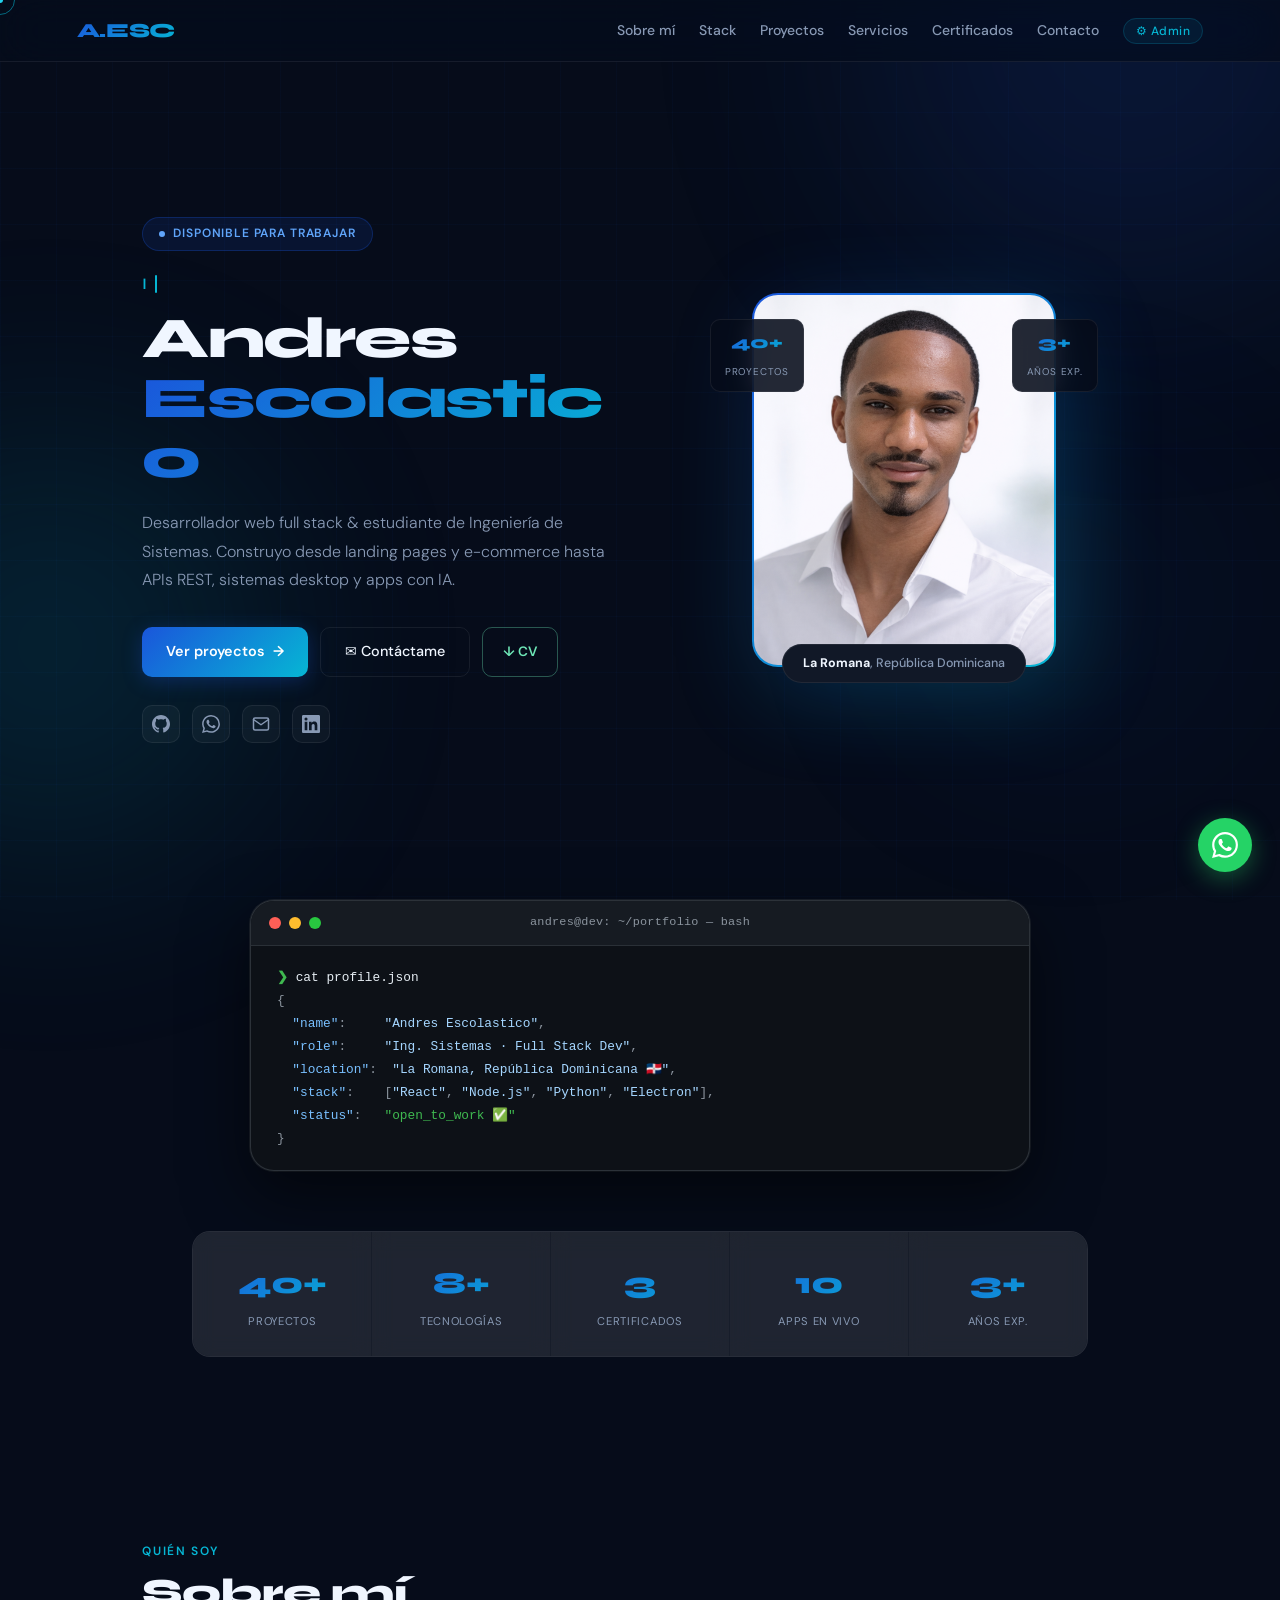
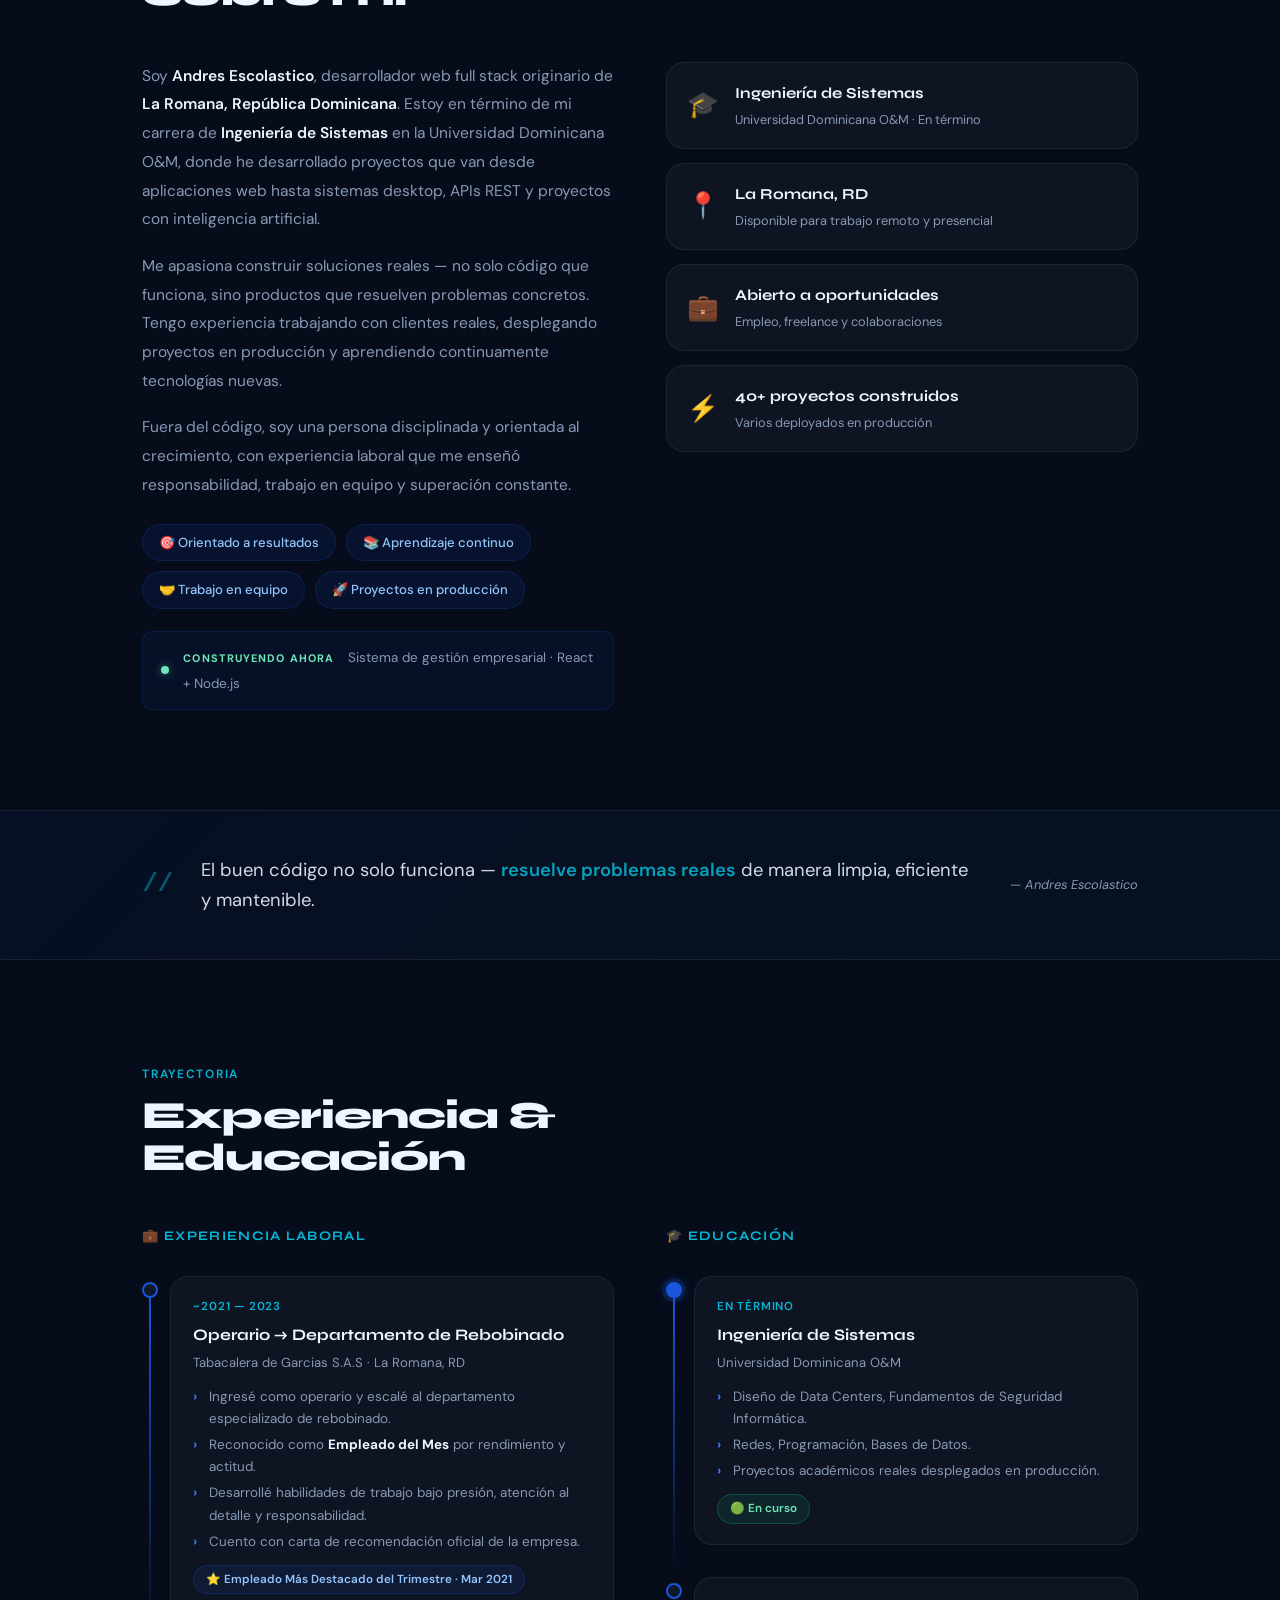
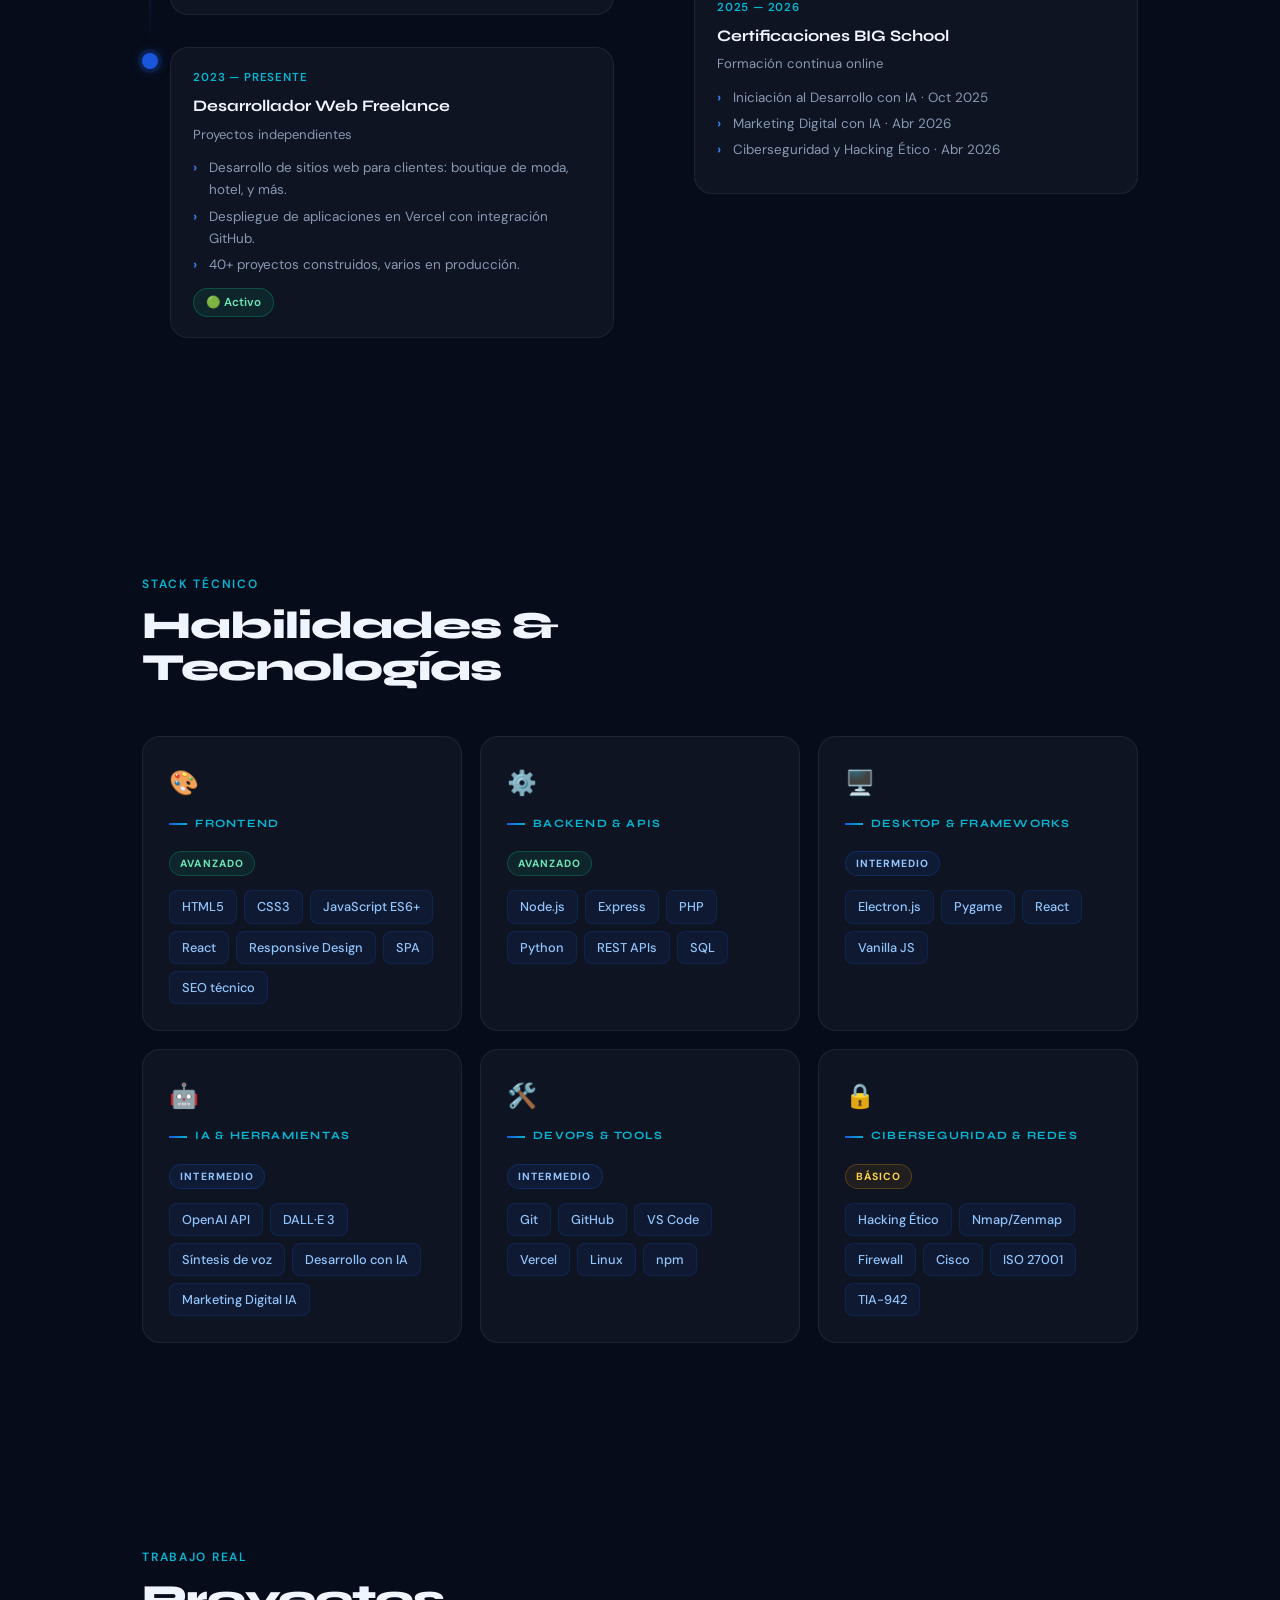
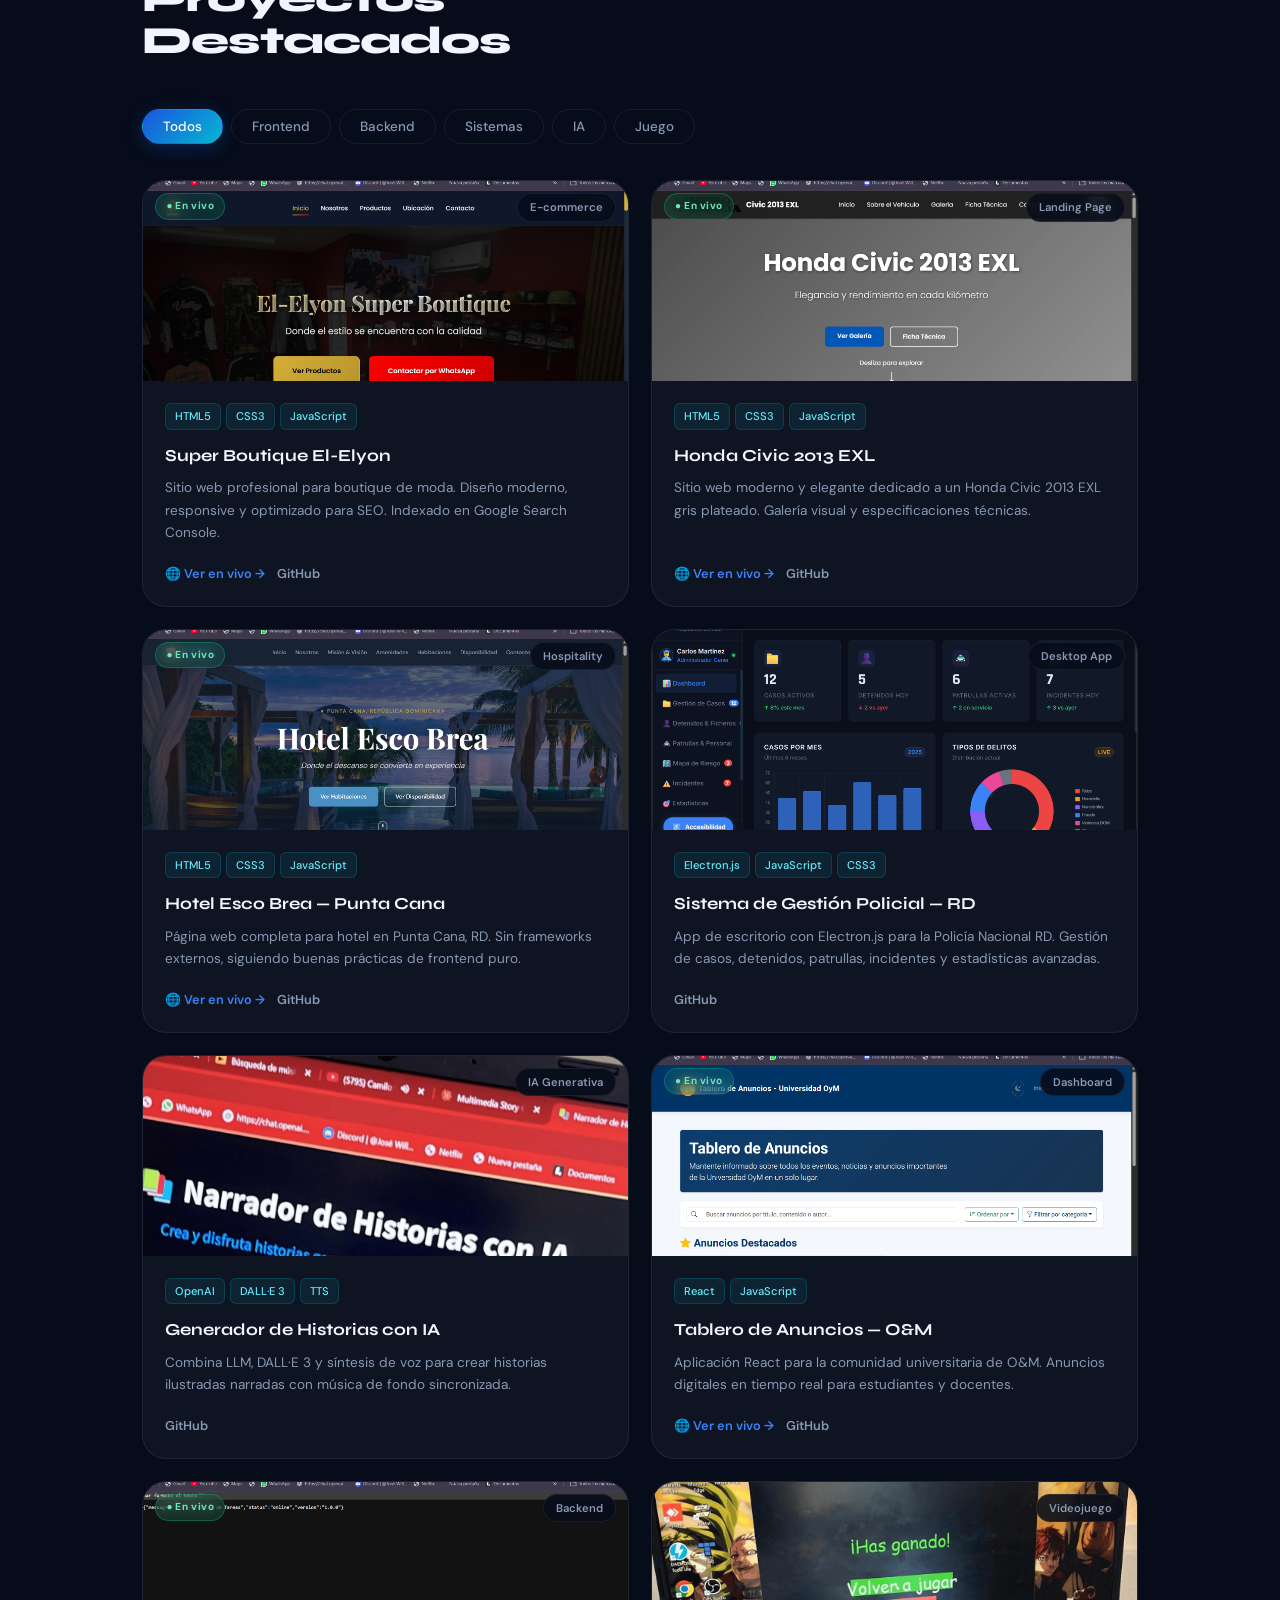
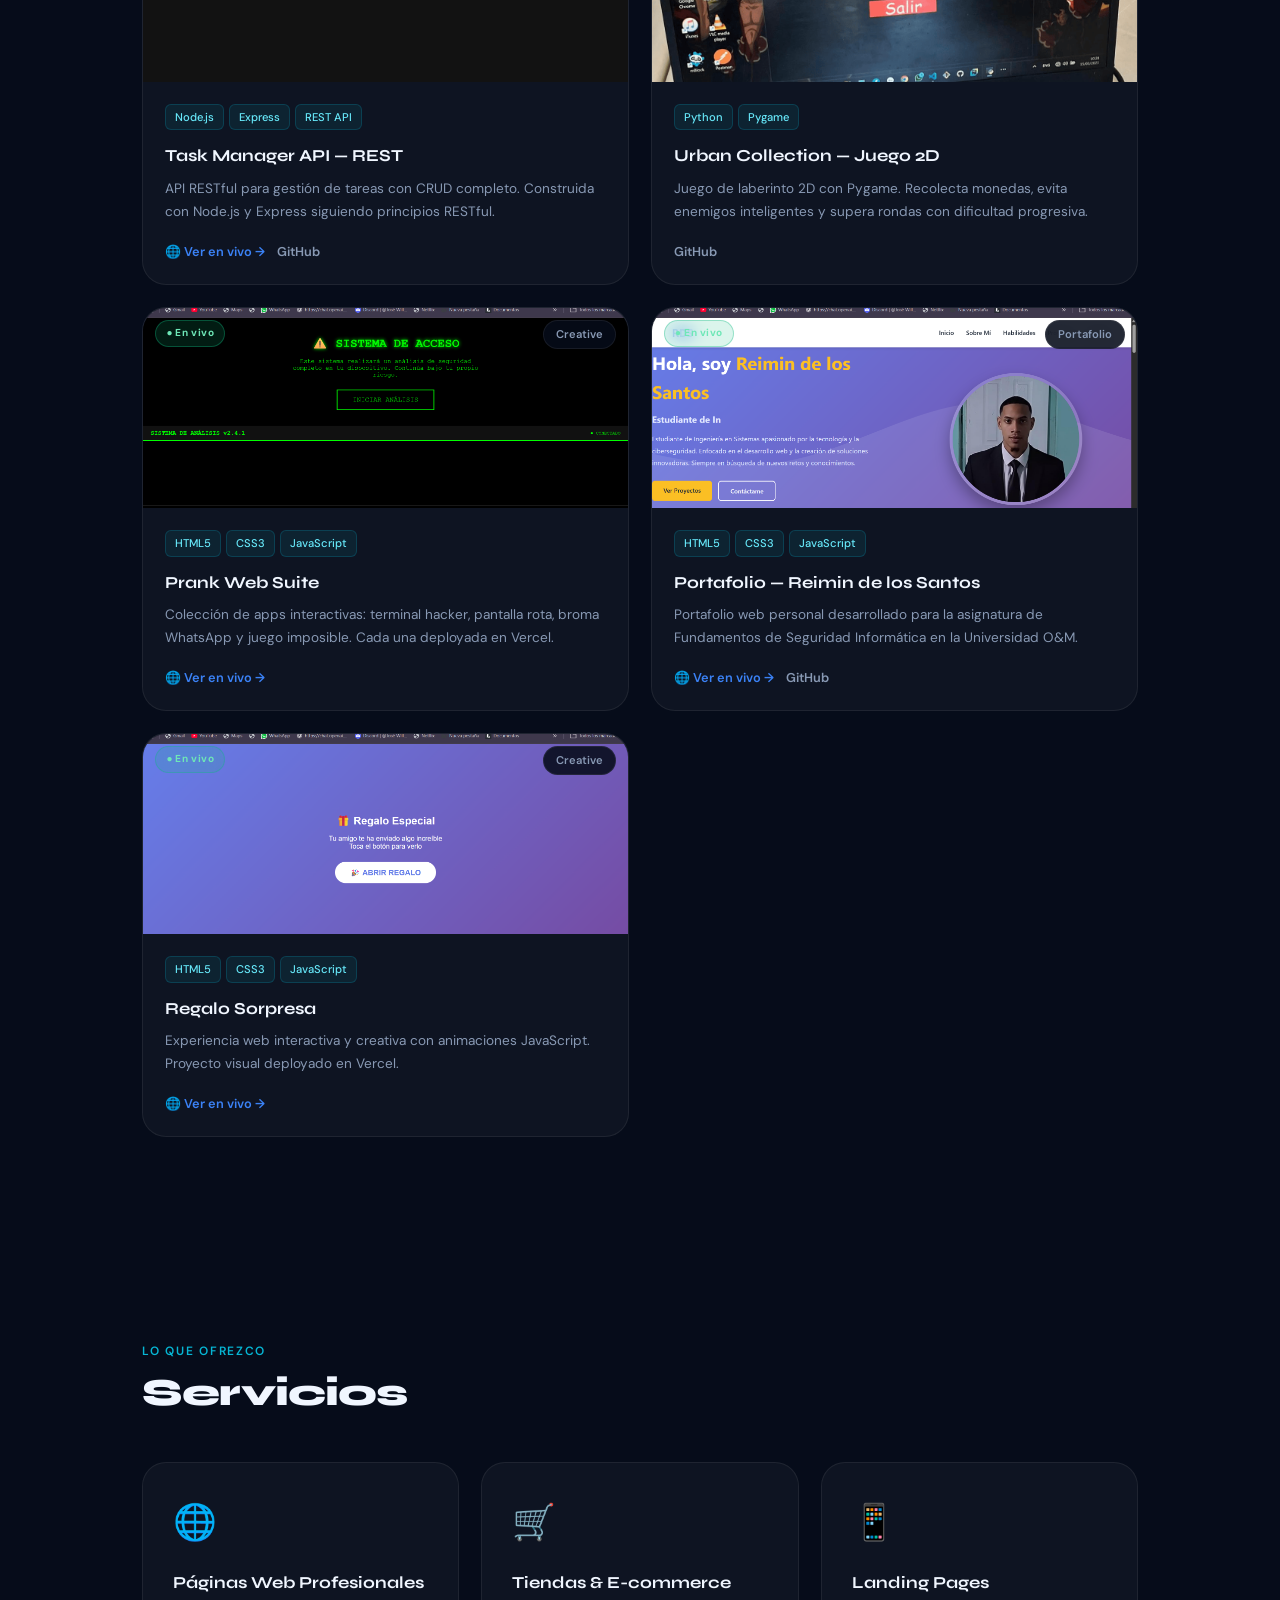
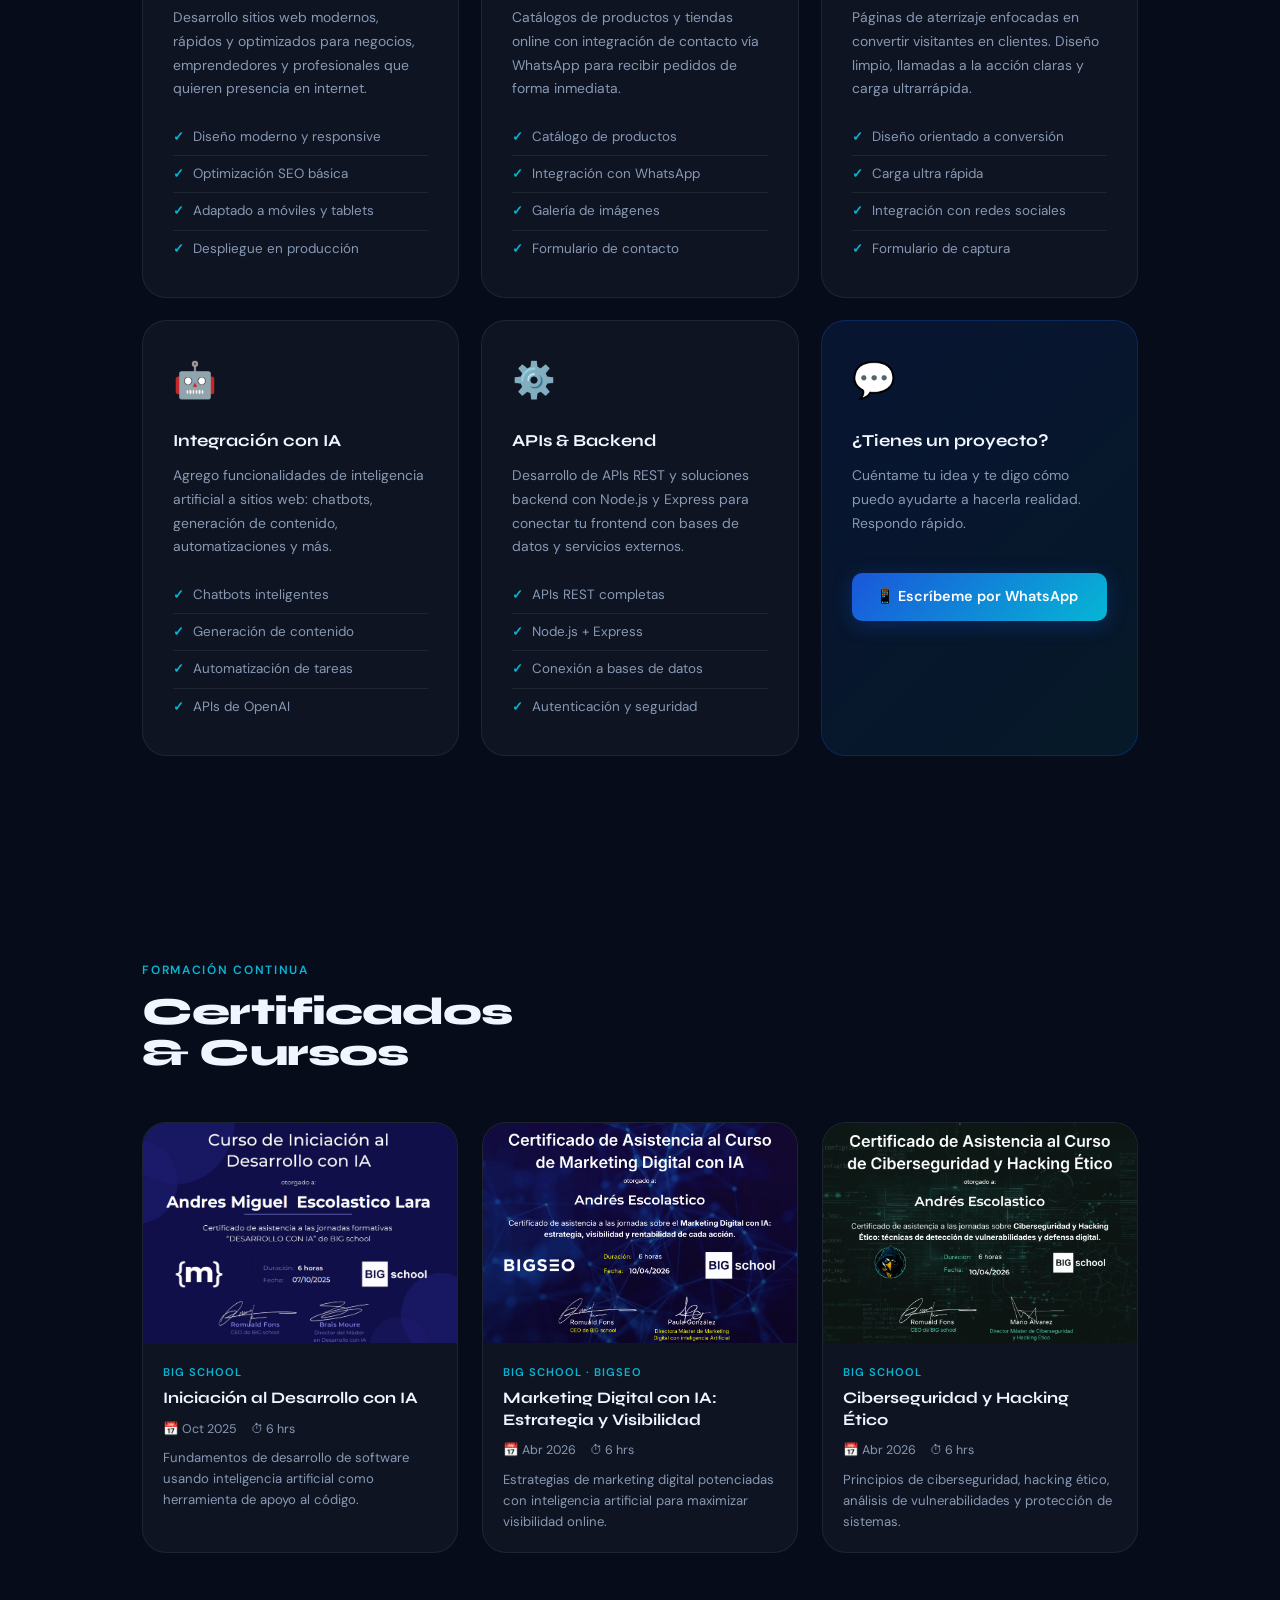
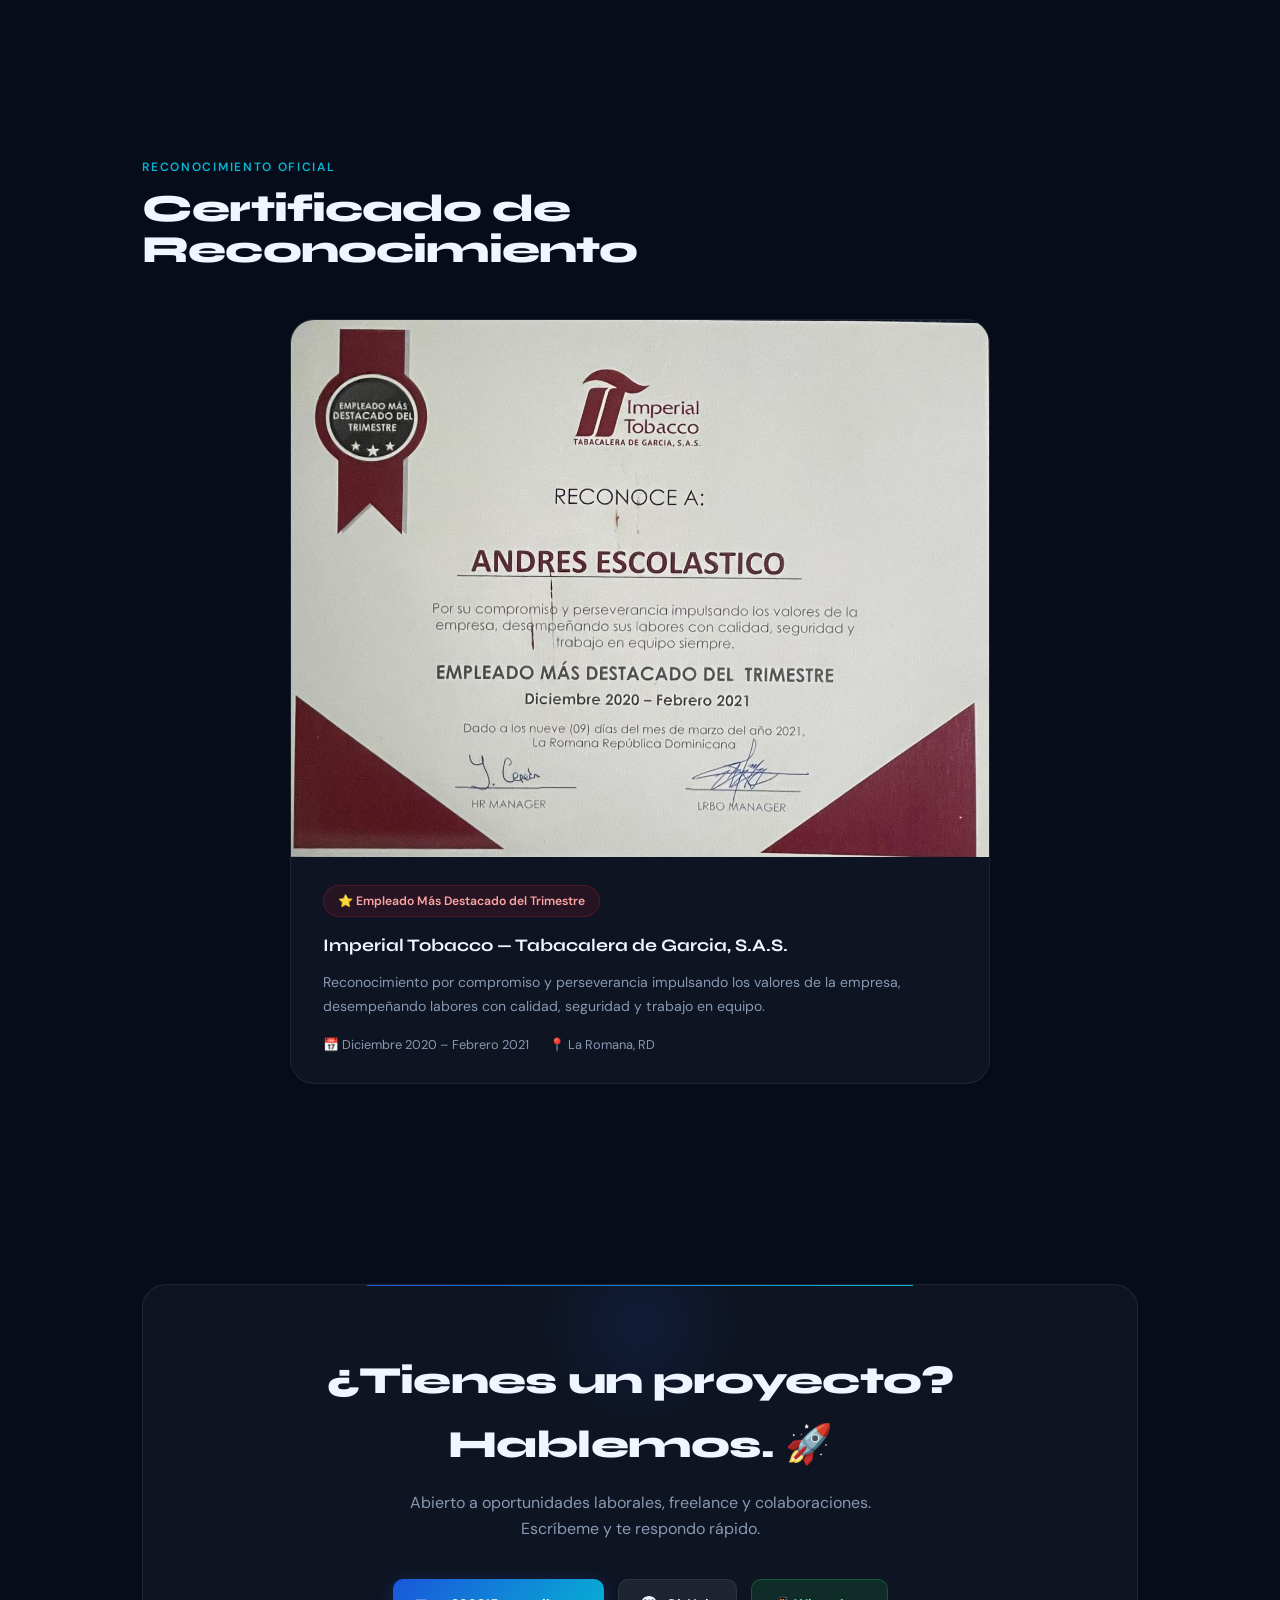
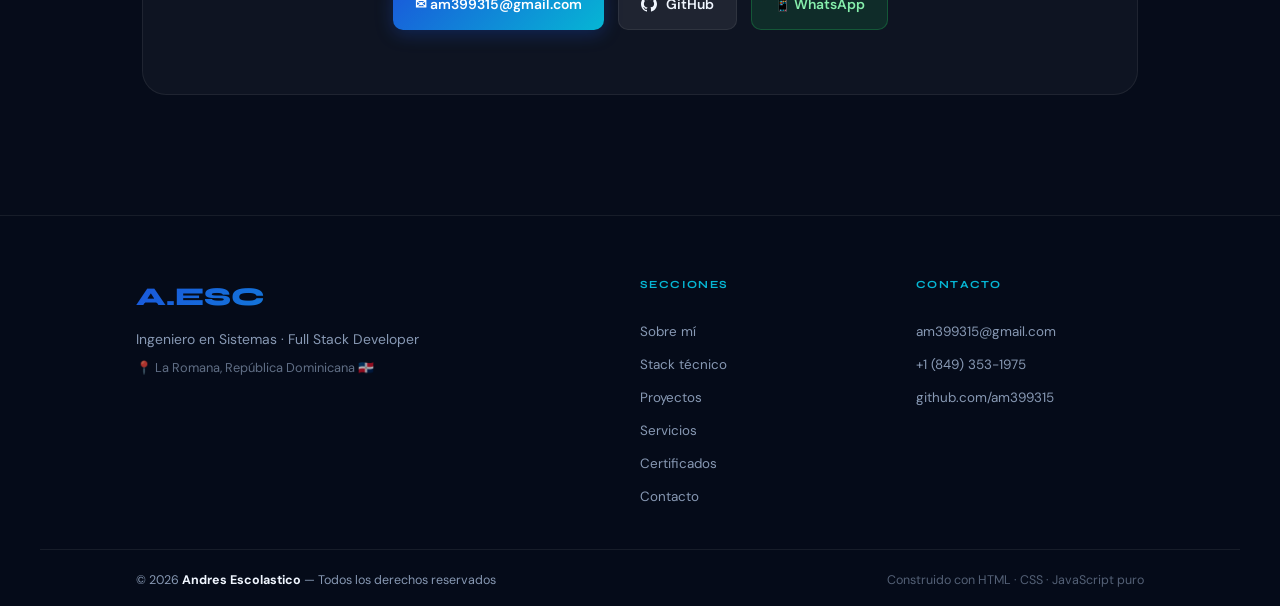
==== index.html @ 17288301 "Corrige apellido cortado, actualiza estadisticas y agrega subida de CV - CSS: hero h1 span ahora usa" ====
<!DOCTYPE html>
<html lang="es">
<head>
<meta charset="UTF-8">
<meta name="viewport" content="width=device-width, initial-scale=1.0">
<meta name="description" content="Andres Escolastico — Ingeniero en Sistemas & Full Stack Developer. React, Node.js, Python, APIs REST, Sistemas Desktop, Electron e IA. La Romana, República Dominicana. Disponible para trabajo remoto y presencial.">
<meta name="keywords" content="ingeniero en sistemas, desarrollador web, full stack, React, Node.js, Python, Electron, API REST, ciberseguridad, República Dominicana, La Romana, freelance, remoto">
<meta property="og:title" content="Andres Escolastico — Ing. en Sistemas & Full Stack Developer">
<meta property="og:description" content="Ingeniero en Sistemas (en término) que construye desde landing pages y e-commerce hasta APIs REST, sistemas desktop y apps con IA.">
<meta property="og:type" content="website">
<title>Andres Escolastico — Ing. en Sistemas & Full Stack Developer</title>
<link rel="preconnect" href="https://fonts.googleapis.com">
<link rel="preconnect" href="https://fonts.gstatic.com" crossorigin>
<link href="https://fonts.googleapis.com/css2?family=Syne:wght@400;600;700;800&family=DM+Sans:ital,opsz,wght@0,9..40,300;0,9..40,400;0,9..40,500;1,9..40,300&display=swap" rel="stylesheet">
<link rel="stylesheet" href="assets/css/style.css">
</head>
<body>

<!-- Scroll progress -->
<div class="scroll-progress" id="scroll-progress"></div>

<!-- Custom cursor -->
<div class="cursor-dot" id="cursor-dot"></div>
<div class="cursor-ring" id="cursor-ring"></div>

<!-- Background orbs -->
<div class="orb orb-1"></div>
<div class="orb orb-2"></div>
<div class="orb orb-3"></div>

<!-- ═══════════════ NAV ═══════════════ -->
<nav id="navbar">
  <a href="#" class="nav-logo">A.ESC</a>
  <button class="hamburger" id="hamburger" aria-label="Abrir menú">
    <span></span><span></span><span></span>
  </button>
  <ul class="nav-links" id="nav-links">
    <li><a href="#sobre-mi"      onclick="closeMenu()">Sobre mí</a></li>
    <li><a href="#habilidades"   onclick="closeMenu()">Stack</a></li>
    <li><a href="#proyectos"     onclick="closeMenu()">Proyectos</a></li>
    <li><a href="#servicios"     onclick="closeMenu()">Servicios</a></li>
    <li><a href="#certificados"  onclick="closeMenu()">Certificados</a></li>
    <li><a href="#contacto"      onclick="closeMenu()">Contacto</a></li>
    <li><a href="admin.html" class="nav-admin" onclick="closeMenu()">⚙ Admin</a></li>
  </ul>
</nav>

<!-- ═══════════════ HERO ═══════════════ -->
<section class="hero-section">
  <div class="hero">

    <div class="hero-text">
      <div class="hero-badge">
        <span class="badge-dot"></span>
        Disponible para trabajar
      </div>
      <div class="hero-role">
        <span id="hero-typed">Full Stack Developer</span><span class="typed-cursor"></span>
      </div>
      <h1>Andres<br><span>Escolastico</span></h1>
      <p class="hero-sub">Desarrollador web full stack & estudiante de Ingeniería de Sistemas. Construyo desde landing pages y e-commerce hasta APIs REST, sistemas desktop y apps con IA.</p>
      <div class="hero-ctas">
        <a href="#proyectos" class="btn-primary">Ver proyectos <span class="btn-arrow">→</span></a>
        <a href="mailto:am399315@gmail.com" class="btn-ghost">✉ Contáctame</a>
        <a href="assets/cv-andres-escolastico.pdf" download class="btn-cv">↓ CV</a>
      </div>
      <div class="hero-social">
        <a href="https://github.com/am399315" target="_blank" rel="noopener" class="social-link" aria-label="GitHub">
          <svg width="18" height="18" viewBox="0 0 24 24" fill="currentColor"><path d="M12 0C5.37 0 0 5.37 0 12c0 5.3 3.438 9.8 8.205 11.385.6.113.82-.258.82-.577 0-.285-.01-1.04-.015-2.04-3.338.724-4.042-1.61-4.042-1.61-.546-1.385-1.335-1.755-1.335-1.755-1.087-.744.084-.729.084-.729 1.205.084 1.838 1.236 1.838 1.236 1.07 1.835 2.809 1.305 3.495.998.108-.776.417-1.305.76-1.605-2.665-.3-5.466-1.332-5.466-5.93 0-1.31.465-2.38 1.235-3.22-.135-.303-.54-1.523.105-3.176 0 0 1.005-.322 3.3 1.23.96-.267 1.98-.399 3-.405 1.02.006 2.04.138 3 .405 2.28-1.552 3.285-1.23 3.285-1.23.645 1.653.24 2.873.12 3.176.765.84 1.23 1.91 1.23 3.22 0 4.61-2.805 5.625-5.475 5.92.42.36.81 1.096.81 2.22 0 1.606-.015 2.896-.015 3.286 0 .315.21.69.825.57C20.565 21.795 24 17.295 24 12c0-6.63-5.37-12-12-12"/></svg>
        </a>
        <a href="https://wa.me/18493531975" target="_blank" rel="noopener" class="social-link" aria-label="WhatsApp">
          <svg width="18" height="18" viewBox="0 0 24 24" fill="currentColor"><path d="M17.472 14.382c-.297-.149-1.758-.867-2.03-.967-.273-.099-.471-.148-.67.15-.197.297-.767.966-.94 1.164-.173.199-.347.223-.644.075-.297-.15-1.255-.463-2.39-1.475-.883-.788-1.48-1.761-1.653-2.059-.173-.297-.018-.458.13-.606.134-.133.298-.347.446-.52.149-.174.198-.298.298-.497.099-.198.05-.371-.025-.52-.075-.149-.669-1.612-.916-2.207-.242-.579-.487-.5-.669-.51-.173-.008-.371-.01-.57-.01-.198 0-.52.074-.792.372-.272.297-1.04 1.016-1.04 2.479 0 1.462 1.065 2.875 1.213 3.074.149.198 2.096 3.2 5.077 4.487.709.306 1.262.489 1.694.625.712.227 1.36.195 1.871.118.571-.085 1.758-.719 2.006-1.413.248-.694.248-1.289.173-1.413-.074-.124-.272-.198-.57-.347m-5.421 7.403h-.004a9.87 9.87 0 01-5.031-1.378l-.361-.214-3.741.982.998-3.648-.235-.374a9.86 9.86 0 01-1.51-5.26c.001-5.45 4.436-9.884 9.888-9.884 2.64 0 5.122 1.03 6.988 2.898a9.825 9.825 0 012.893 6.994c-.003 5.45-4.437 9.884-9.885 9.884m8.413-18.297A11.815 11.815 0 0012.05 0C5.495 0 .16 5.335.157 11.892c0 2.096.547 4.142 1.588 5.945L.057 24l6.305-1.654a11.882 11.882 0 005.683 1.448h.005c6.554 0 11.89-5.335 11.893-11.893a11.821 11.821 0 00-3.48-8.413z"/></svg>
        </a>
        <a href="mailto:am399315@gmail.com" class="social-link" aria-label="Email">
          <svg width="18" height="18" viewBox="0 0 24 24" fill="none" stroke="currentColor" stroke-width="2" stroke-linecap="round" stroke-linejoin="round"><path d="M4 4h16c1.1 0 2 .9 2 2v12c0 1.1-.9 2-2 2H4c-1.1 0-2-.9-2-2V6c0-1.1.9-2 2-2z"/><polyline points="22,6 12,13 2,6"/></svg>
        </a>
        <a href="https://linkedin.com/in/" target="_blank" rel="noopener" class="social-link social-linkedin" aria-label="LinkedIn">
          <svg width="18" height="18" viewBox="0 0 24 24" fill="currentColor"><path d="M20.447 20.452h-3.554v-5.569c0-1.328-.027-3.037-1.852-3.037-1.853 0-2.136 1.445-2.136 2.939v5.667H9.351V9h3.414v1.561h.046c.477-.9 1.637-1.85 3.37-1.85 3.601 0 4.267 2.37 4.267 5.455v6.286zM5.337 7.433a2.062 2.062 0 01-2.063-2.065 2.064 2.064 0 112.063 2.065zm1.782 13.019H3.555V9h3.564v11.452zM22.225 0H1.771C.792 0 0 .774 0 1.729v20.542C0 23.227.792 24 1.771 24h20.451C23.2 24 24 23.227 24 22.271V1.729C24 .774 23.2 0 22.222 0h.003z"/></svg>
        </a>
      </div>
    </div>

    <div class="hero-photo">
      <div class="photo-frame">
        <img id="profile-photo" src="assets/img/profile/yo.png" alt="Andres Escolastico — Desarrollador Web">
        <div class="photo-tag"><strong>La Romana</strong>, República Dominicana</div>
        <div class="photo-chip photo-chip-1">
          <span class="photo-chip-num">40+</span>
          <span class="photo-chip-label">Proyectos</span>
        </div>
        <div class="photo-chip photo-chip-2">
          <span class="photo-chip-num">3+</span>
          <span class="photo-chip-label">Años exp.</span>
        </div>
      </div>
    </div>

  </div>
</section>

<!-- ═══════════════ TERMINAL SHOWCASE ═══════════════ -->
<div class="terminal-showcase">
  <div class="terminal-window reveal">
    <div class="t-titlebar">
      <div class="t-dots">
        <span class="t-dot td-red"></span>
        <span class="t-dot td-yellow"></span>
        <span class="t-dot td-green"></span>
      </div>
      <span class="t-title">andres@dev: ~/portfolio — bash</span>
      <div style="width:52px"></div>
    </div>
    <div class="t-body" id="t-body"></div>
  </div>
</div>

<!-- ═══════════════ STATS ═══════════════ -->
<div class="stats-wrapper">
  <div class="stats-bar reveal">
    <div class="stat"><span class="stat-num" data-count="40" data-suffix="+">0</span><div class="stat-label">Proyectos</div></div>
    <div class="stat"><span class="stat-num" data-count="8"  data-suffix="+">0</span><div class="stat-label">Tecnologías</div></div>
    <div class="stat"><span class="stat-num" data-count="3"              >0</span><div class="stat-label">Certificados</div></div>
    <div class="stat"><span class="stat-num" data-count="10"             >0</span><div class="stat-label">Apps en vivo</div></div>
    <div class="stat"><span class="stat-num" data-count="3"  data-suffix="+">0</span><div class="stat-label">Años exp.</div></div>
  </div>
</div>

<!-- ═══════════════ SOBRE MÍ ═══════════════ -->
<section id="sobre-mi">
  <div class="content">
    <div class="section-header reveal">
      <span class="section-label">Quién soy</span>
      <h2 class="section-title">Sobre mí</h2>
    </div>
    <div class="about-grid reveal">
      <div class="about-text">
        <p>Soy <strong>Andres Escolastico</strong>, desarrollador web full stack originario de <strong>La Romana, República Dominicana</strong>. Estoy en término de mi carrera de <strong>Ingeniería de Sistemas</strong> en la Universidad Dominicana O&M, donde he desarrollado proyectos que van desde aplicaciones web hasta sistemas desktop, APIs REST y proyectos con inteligencia artificial.</p>
        <p>Me apasiona construir soluciones reales — no solo código que funciona, sino productos que resuelven problemas concretos. Tengo experiencia trabajando con clientes reales, desplegando proyectos en producción y aprendiendo continuamente tecnologías nuevas.</p>
        <p>Fuera del código, soy una persona disciplinada y orientada al crecimiento, con experiencia laboral que me enseñó responsabilidad, trabajo en equipo y superación constante.</p>
        <div class="about-tags">
          <span class="about-tag">🎯 Orientado a resultados</span>
          <span class="about-tag">📚 Aprendizaje continuo</span>
          <span class="about-tag">🤝 Trabajo en equipo</span>
          <span class="about-tag">🚀 Proyectos en producción</span>
        </div>
        <div class="current-build">
          <div class="current-build-dot"></div>
          <div>
            <span class="current-build-label">Construyendo ahora</span>
            <span class="current-build-text">Sistema de gestión empresarial · React + Node.js</span>
          </div>
        </div>
      </div>
      <div class="about-cards">
        <div class="about-card">
          <div class="about-card-icon">🎓</div>
          <div>
            <div class="about-card-title">Ingeniería de Sistemas</div>
            <div class="about-card-sub">Universidad Dominicana O&M · En término</div>
          </div>
        </div>
        <div class="about-card">
          <div class="about-card-icon">📍</div>
          <div>
            <div class="about-card-title">La Romana, RD</div>
            <div class="about-card-sub">Disponible para trabajo remoto y presencial</div>
          </div>
        </div>
        <div class="about-card">
          <div class="about-card-icon">💼</div>
          <div>
            <div class="about-card-title">Abierto a oportunidades</div>
            <div class="about-card-sub">Empleo, freelance y colaboraciones</div>
          </div>
        </div>
        <div class="about-card">
          <div class="about-card-icon">⚡</div>
          <div>
            <div class="about-card-title">40+ proyectos construidos</div>
            <div class="about-card-sub">Varios deployados en producción</div>
          </div>
        </div>
      </div>
    </div>
  </div>
</section>

<!-- ═══════════════ PHILOSOPHY ═══════════════ -->
<div class="philosophy-bar">
  <div class="philosophy-inner reveal">
    <span class="philosophy-icon">//</span>
    <blockquote class="philosophy-quote">
      El buen código no solo funciona — <em>resuelve problemas reales</em> de manera limpia, eficiente y mantenible.
    </blockquote>
    <span class="philosophy-author">— Andres Escolastico</span>
  </div>
</div>

<!-- ═══════════════ EXPERIENCIA & EDUCACIÓN ═══════════════ -->
<section id="experiencia">
  <div class="content">
    <div class="section-header reveal">
      <span class="section-label">Trayectoria</span>
      <h2 class="section-title">Experiencia &<br>Educación</h2>
    </div>
    <div class="timeline-grid reveal">

      <div class="timeline-col">
        <div class="timeline-col-title">💼 Experiencia Laboral</div>

        <div class="timeline-item">
          <div class="timeline-dot"></div>
          <div class="timeline-content">
            <div class="timeline-period">~2021 — 2023</div>
            <div class="timeline-role">Operario → Departamento de Rebobinado</div>
            <div class="timeline-place">Tabacalera de Garcias S.A.S · La Romana, RD</div>
            <ul class="timeline-bullets">
              <li>Ingresé como operario y escalé al departamento especializado de rebobinado.</li>
              <li>Reconocido como <strong>Empleado del Mes</strong> por rendimiento y actitud.</li>
              <li>Desarrollé habilidades de trabajo bajo presión, atención al detalle y responsabilidad.</li>
              <li>Cuento con carta de recomendación oficial de la empresa.</li>
            </ul>
            <div class="timeline-badge">⭐ Empleado Más Destacado del Trimestre · Mar 2021</div>
          </div>
        </div>

        <div class="timeline-item">
          <div class="timeline-dot timeline-dot-current"></div>
          <div class="timeline-content">
            <div class="timeline-period">2023 — Presente</div>
            <div class="timeline-role">Desarrollador Web Freelance</div>
            <div class="timeline-place">Proyectos independientes</div>
            <ul class="timeline-bullets">
              <li>Desarrollo de sitios web para clientes: boutique de moda, hotel, y más.</li>
              <li>Despliegue de aplicaciones en Vercel con integración GitHub.</li>
              <li>40+ proyectos construidos, varios en producción.</li>
            </ul>
            <div class="timeline-badge current">🟢 Activo</div>
          </div>
        </div>
      </div>

      <div class="timeline-col">
        <div class="timeline-col-title">🎓 Educación</div>

        <div class="timeline-item">
          <div class="timeline-dot timeline-dot-current"></div>
          <div class="timeline-content">
            <div class="timeline-period">En término</div>
            <div class="timeline-role">Ingeniería de Sistemas</div>
            <div class="timeline-place">Universidad Dominicana O&M</div>
            <ul class="timeline-bullets">
              <li>Diseño de Data Centers, Fundamentos de Seguridad Informática.</li>
              <li>Redes, Programación, Bases de Datos.</li>
              <li>Proyectos académicos reales desplegados en producción.</li>
            </ul>
            <div class="timeline-badge current">🟢 En curso</div>
          </div>
        </div>

        <div class="timeline-item">
          <div class="timeline-dot"></div>
          <div class="timeline-content">
            <div class="timeline-period">2025 — 2026</div>
            <div class="timeline-role">Certificaciones BIG School</div>
            <div class="timeline-place">Formación continua online</div>
            <ul class="timeline-bullets">
              <li>Iniciación al Desarrollo con IA · Oct 2025</li>
              <li>Marketing Digital con IA · Abr 2026</li>
              <li>Ciberseguridad y Hacking Ético · Abr 2026</li>
            </ul>
          </div>
        </div>
      </div>

    </div>
  </div>
</section>

<!-- ═══════════════ HABILIDADES ═══════════════ -->
<section id="habilidades">
  <div class="content">
    <div class="section-header reveal">
      <span class="section-label">Stack técnico</span>
      <h2 class="section-title">Habilidades &<br>Tecnologías</h2>
    </div>
    <div class="skills-grid reveal">

      <div class="skill-category">
        <div class="skill-cat-icon">🎨</div>
        <div class="skill-cat-title">Frontend</div>
        <span class="skill-level sl-avanzado">Avanzado</span>
        <div class="skill-tags">
          <span class="skill-tag">HTML5</span><span class="skill-tag">CSS3</span>
          <span class="skill-tag">JavaScript ES6+</span><span class="skill-tag">React</span>
          <span class="skill-tag">Responsive Design</span><span class="skill-tag">SPA</span>
          <span class="skill-tag">SEO técnico</span>
        </div>
      </div>

      <div class="skill-category">
        <div class="skill-cat-icon">⚙️</div>
        <div class="skill-cat-title">Backend & APIs</div>
        <span class="skill-level sl-avanzado">Avanzado</span>
        <div class="skill-tags">
          <span class="skill-tag">Node.js</span><span class="skill-tag">Express</span>
          <span class="skill-tag">PHP</span><span class="skill-tag">Python</span>
          <span class="skill-tag">REST APIs</span><span class="skill-tag">SQL</span>
        </div>
      </div>

      <div class="skill-category">
        <div class="skill-cat-icon">🖥️</div>
        <div class="skill-cat-title">Desktop & Frameworks</div>
        <span class="skill-level sl-intermedio">Intermedio</span>
        <div class="skill-tags">
          <span class="skill-tag">Electron.js</span><span class="skill-tag">Pygame</span>
          <span class="skill-tag">React</span><span class="skill-tag">Vanilla JS</span>
        </div>
      </div>

      <div class="skill-category">
        <div class="skill-cat-icon">🤖</div>
        <div class="skill-cat-title">IA & Herramientas</div>
        <span class="skill-level sl-intermedio">Intermedio</span>
        <div class="skill-tags">
          <span class="skill-tag">OpenAI API</span><span class="skill-tag">DALL·E 3</span>
          <span class="skill-tag">Síntesis de voz</span><span class="skill-tag">Desarrollo con IA</span>
          <span class="skill-tag">Marketing Digital IA</span>
        </div>
      </div>

      <div class="skill-category">
        <div class="skill-cat-icon">🛠️</div>
        <div class="skill-cat-title">DevOps & Tools</div>
        <span class="skill-level sl-intermedio">Intermedio</span>
        <div class="skill-tags">
          <span class="skill-tag">Git</span><span class="skill-tag">GitHub</span>
          <span class="skill-tag">VS Code</span><span class="skill-tag">Vercel</span>
          <span class="skill-tag">Linux</span><span class="skill-tag">npm</span>
        </div>
      </div>

      <div class="skill-category">
        <div class="skill-cat-icon">🔒</div>
        <div class="skill-cat-title">Ciberseguridad & Redes</div>
        <span class="skill-level sl-basico">Básico</span>
        <div class="skill-tags">
          <span class="skill-tag">Hacking Ético</span><span class="skill-tag">Nmap/Zenmap</span>
          <span class="skill-tag">Firewall</span><span class="skill-tag">Cisco</span>
          <span class="skill-tag">ISO 27001</span><span class="skill-tag">TIA-942</span>
        </div>
      </div>

    </div>
  </div>
</section>

<!-- ═══════════════ PROYECTOS ═══════════════ -->
<section id="proyectos">
  <div class="content">
    <div class="section-header reveal">
      <span class="section-label">Trabajo real</span>
      <h2 class="section-title">Proyectos<br>Destacados</h2>
    </div>
    <div class="filter-tabs reveal">
      <button class="filter-btn active" data-filter="all">Todos</button>
      <button class="filter-btn" data-filter="frontend">Frontend</button>
      <button class="filter-btn" data-filter="backend">Backend</button>
      <button class="filter-btn" data-filter="system">Sistemas</button>
      <button class="filter-btn" data-filter="ai">IA</button>
      <button class="filter-btn" data-filter="game">Juego</button>
    </div>
    <div class="projects-grid reveal" id="projects-grid">
      <!-- Rendered dynamically by main.js from localStorage -->
    </div>
  </div>
</section>

<!-- ═══════════════ SERVICIOS ═══════════════ -->
<section id="servicios">
  <div class="content">
    <div class="section-header reveal">
      <span class="section-label">Lo que ofrezco</span>
      <h2 class="section-title">Servicios</h2>
    </div>
    <div class="services-grid reveal">

      <div class="service-card">
        <div class="service-icon">🌐</div>
        <div class="service-title">Páginas Web Profesionales</div>
        <div class="service-desc">Desarrollo sitios web modernos, rápidos y optimizados para negocios, emprendedores y profesionales que quieren presencia en internet.</div>
        <ul class="service-list">
          <li>Diseño moderno y responsive</li>
          <li>Optimización SEO básica</li>
          <li>Adaptado a móviles y tablets</li>
          <li>Despliegue en producción</li>
        </ul>
      </div>

      <div class="service-card">
        <div class="service-icon">🛒</div>
        <div class="service-title">Tiendas & E-commerce</div>
        <div class="service-desc">Catálogos de productos y tiendas online con integración de contacto vía WhatsApp para recibir pedidos de forma inmediata.</div>
        <ul class="service-list">
          <li>Catálogo de productos</li>
          <li>Integración con WhatsApp</li>
          <li>Galería de imágenes</li>
          <li>Formulario de contacto</li>
        </ul>
      </div>

      <div class="service-card">
        <div class="service-icon">📱</div>
        <div class="service-title">Landing Pages</div>
        <div class="service-desc">Páginas de aterrizaje enfocadas en convertir visitantes en clientes. Diseño limpio, llamadas a la acción claras y carga ultrarrápida.</div>
        <ul class="service-list">
          <li>Diseño orientado a conversión</li>
          <li>Carga ultra rápida</li>
          <li>Integración con redes sociales</li>
          <li>Formulario de captura</li>
        </ul>
      </div>

      <div class="service-card">
        <div class="service-icon">🤖</div>
        <div class="service-title">Integración con IA</div>
        <div class="service-desc">Agrego funcionalidades de inteligencia artificial a sitios web: chatbots, generación de contenido, automatizaciones y más.</div>
        <ul class="service-list">
          <li>Chatbots inteligentes</li>
          <li>Generación de contenido</li>
          <li>Automatización de tareas</li>
          <li>APIs de OpenAI</li>
        </ul>
      </div>

      <div class="service-card">
        <div class="service-icon">⚙️</div>
        <div class="service-title">APIs & Backend</div>
        <div class="service-desc">Desarrollo de APIs REST y soluciones backend con Node.js y Express para conectar tu frontend con bases de datos y servicios externos.</div>
        <ul class="service-list">
          <li>APIs REST completas</li>
          <li>Node.js + Express</li>
          <li>Conexión a bases de datos</li>
          <li>Autenticación y seguridad</li>
        </ul>
      </div>

      <div class="service-card service-card-cta">
        <div class="service-icon">💬</div>
        <div class="service-title">¿Tienes un proyecto?</div>
        <div class="service-desc">Cuéntame tu idea y te digo cómo puedo ayudarte a hacerla realidad. Respondo rápido.</div>
        <a href="https://wa.me/18493531975" target="_blank" rel="noopener" class="btn-primary" style="margin-top:20px;display:inline-flex;">
          📱 Escríbeme por WhatsApp
        </a>
      </div>

    </div>
  </div>
</section>

<!-- ═══════════════ CERTIFICADOS ═══════════════ -->
<section id="certificados">
  <div class="content">
    <div class="section-header reveal">
      <span class="section-label">Formación continua</span>
      <h2 class="section-title">Certificados<br>& Cursos</h2>
    </div>
    <!-- Rendered dynamically by main.js from localStorage -->
    <div class="certs-img-grid" id="certs-container">
      <!-- Loading state -->
      <div style="text-align:center;padding:40px;color:var(--muted);">Cargando certificados...</div>
    </div>
  </div>
</section>

<!-- ═══════════════ CARTA DE RECONOCIMIENTO ═══════════════ -->
<section id="reconocimiento">
  <div class="content">
    <div class="section-header reveal">
      <span class="section-label">Reconocimiento oficial</span>
      <h2 class="section-title">Certificado de<br>Reconocimiento</h2>
    </div>
    <div class="carta-wrapper reveal">
      <div class="carta-card" onclick="openLightbox('assets/img/carta-tabacalera.jpeg','Carta Empleado Más Destacado — Tabacalera de Garcia')">
        <div class="carta-img-wrap">
          <img src="assets/img/carta-tabacalera.jpeg" alt="Carta Empleado Más Destacado — Tabacalera de Garcia">
          <div class="carta-overlay">
            <div class="carta-overlay-icon">🔍</div>
            <div class="carta-overlay-text">Clic para ampliar</div>
          </div>
        </div>
        <div class="carta-body">
          <div class="carta-badge">⭐ Empleado Más Destacado del Trimestre</div>
          <div class="carta-title">Imperial Tobacco — Tabacalera de Garcia, S.A.S.</div>
          <div class="carta-desc">Reconocimiento por compromiso y perseverancia impulsando los valores de la empresa, desempeñando labores con calidad, seguridad y trabajo en equipo.</div>
          <div class="carta-meta">
            <span>📅 Diciembre 2020 – Febrero 2021</span>
            <span>📍 La Romana, RD</span>
          </div>
        </div>
      </div>
    </div>
  </div>
</section>

<!-- ═══════════════ LIGHTBOX ═══════════════ -->
<div class="lightbox" id="lightbox" onclick="closeLightbox()">
  <div class="lightbox-close" onclick="closeLightbox()" aria-label="Cerrar">✕</div>
  <img src="" alt="" id="lightbox-img" class="lightbox-img" onclick="event.stopPropagation()">
  <div class="lightbox-caption" id="lightbox-caption"></div>
</div>

<!-- ═══════════════ CONTACTO ═══════════════ -->
<section id="contacto">
  <div class="content">
    <div class="contact-box reveal">
      <h2>¿Tienes un proyecto?<br>Hablemos. 🚀</h2>
      <p>Abierto a oportunidades laborales, freelance y colaboraciones. Escríbeme y te respondo rápido.</p>
      <div class="contact-links">
        <a href="mailto:am399315@gmail.com" class="contact-link cl-email">✉ am399315@gmail.com</a>
        <a href="https://github.com/am399315" target="_blank" rel="noopener" class="contact-link cl-github">
          <svg width="16" height="16" viewBox="0 0 24 24" fill="currentColor"><path d="M12 0C5.37 0 0 5.37 0 12c0 5.3 3.438 9.8 8.205 11.385.6.113.82-.258.82-.577 0-.285-.01-1.04-.015-2.04-3.338.724-4.042-1.61-4.042-1.61-.546-1.385-1.335-1.755-1.335-1.755-1.087-.744.084-.729.084-.729 1.205.084 1.838 1.236 1.838 1.236 1.07 1.835 2.809 1.305 3.495.998.108-.776.417-1.305.76-1.605-2.665-.3-5.466-1.332-5.466-5.93 0-1.31.465-2.38 1.235-3.22-.135-.303-.54-1.523.105-3.176 0 0 1.005-.322 3.3 1.23.96-.267 1.98-.399 3-.405 1.02.006 2.04.138 3 .405 2.28-1.552 3.285-1.23 3.285-1.23.645 1.653.24 2.873.12 3.176.765.84 1.23 1.91 1.23 3.22 0 4.61-2.805 5.625-5.475 5.92.42.36.81 1.096.81 2.22 0 1.606-.015 2.896-.015 3.286 0 .315.21.69.825.57C20.565 21.795 24 17.295 24 12c0-6.63-5.37-12-12-12"/></svg>
          GitHub
        </a>
        <a href="https://wa.me/18493531975" target="_blank" rel="noopener" class="contact-link cl-wa">📱 WhatsApp</a>
      </div>
    </div>
  </div>
</section>

<footer>
  <div class="footer-inner">
    <div class="footer-top">
      <div class="footer-brand">
        <div class="footer-logo">A.ESC</div>
        <p class="footer-tagline">Ingeniero en Sistemas · Full Stack Developer</p>
        <p class="footer-loc">📍 La Romana, República Dominicana 🇩🇴</p>
      </div>
      <div class="footer-links-col">
        <div class="footer-col-label">Secciones</div>
        <a href="#sobre-mi">Sobre mí</a>
        <a href="#habilidades">Stack técnico</a>
        <a href="#proyectos">Proyectos</a>
        <a href="#servicios">Servicios</a>
        <a href="#certificados">Certificados</a>
        <a href="#contacto">Contacto</a>
      </div>
      <div class="footer-links-col">
        <div class="footer-col-label">Contacto</div>
        <a href="mailto:am399315@gmail.com">am399315@gmail.com</a>
        <a href="https://wa.me/18493531975" target="_blank" rel="noopener">+1 (849) 353-1975</a>
        <a href="https://github.com/am399315" target="_blank" rel="noopener">github.com/am399315</a>
      </div>
    </div>
    <div class="footer-bottom">
      <span>© 2026 <strong>Andres Escolastico</strong> — Todos los derechos reservados</span>
      <span class="footer-made">Construido con HTML · CSS · JavaScript puro</span>
    </div>
  </div>
</footer>

<!-- WhatsApp flotante -->
<a href="https://wa.me/18493531975" target="_blank" rel="noopener" class="wa-float" aria-label="Contactar por WhatsApp">
  <svg viewBox="0 0 24 24" fill="currentColor" width="26" height="26">
    <path d="M17.472 14.382c-.297-.149-1.758-.867-2.03-.967-.273-.099-.471-.148-.67.15-.197.297-.767.966-.94 1.164-.173.199-.347.223-.644.075-.297-.15-1.255-.463-2.39-1.475-.883-.788-1.48-1.761-1.653-2.059-.173-.297-.018-.458.13-.606.134-.133.298-.347.446-.52.149-.174.198-.298.298-.497.099-.198.05-.371-.025-.52-.075-.149-.669-1.612-.916-2.207-.242-.579-.487-.5-.669-.51-.173-.008-.371-.01-.57-.01-.198 0-.52.074-.792.372-.272.297-1.04 1.016-1.04 2.479 0 1.462 1.065 2.875 1.213 3.074.149.198 2.096 3.2 5.077 4.487.709.306 1.262.489 1.694.625.712.227 1.36.195 1.871.118.571-.085 1.758-.719 2.006-1.413.248-.694.248-1.289.173-1.413-.074-.124-.272-.198-.57-.347m-5.421 7.403h-.004a9.87 9.87 0 01-5.031-1.378l-.361-.214-3.741.982.998-3.648-.235-.374a9.86 9.86 0 01-1.51-5.26c.001-5.45 4.436-9.884 9.888-9.884 2.64 0 5.122 1.03 6.988 2.898a9.825 9.825 0 012.893 6.994c-.003 5.45-4.437 9.884-9.885 9.884m8.413-18.297A11.815 11.815 0 0012.05 0C5.495 0 .16 5.335.157 11.892c0 2.096.547 4.142 1.588 5.945L.057 24l6.305-1.654a11.882 11.882 0 005.683 1.448h.005c6.554 0 11.89-5.335 11.893-11.893a11.821 11.821 0 00-3.48-8.413z"/>
  </svg>
</a>

<!-- Back to top -->
<button class="back-top" id="back-top" aria-label="Volver arriba">↑</button>

<script src="assets/js/main.js"></script>
</body>
</html>
---- assets/css/style.css ----
/* ══════════════════════════════════════════
   ANDRES ESCOLASTICO — PORTFOLIO STYLESHEET
   ══════════════════════════════════════════ */

/* ── VARIABLES ── */
:root {
  --ink:        #060C1A;
  --ink2:       #111827;
  --ink3:       #1E2A3A;
  --blue:       #1A56DB;
  --blue-light: #3B82F6;
  --cyan:       #06B6D4;
  --cyan-light: #22D3EE;
  --white:      #F0F6FF;
  --muted:      #8899B4;
  --card:       rgba(255,255,255,0.035);
  --card-hover: rgba(255,255,255,0.06);
  --border:     rgba(255,255,255,0.07);
  --border-h:   rgba(26,86,219,0.5);
  --gradient:   linear-gradient(135deg, #1A56DB 0%, #06B6D4 100%);
  --glow-blue:  0 0 40px rgba(26,86,219,0.18);
  --glow-cyan:  0 0 40px rgba(6,182,212,0.15);
  --radius-sm:  10px;
  --radius:     18px;
  --radius-lg:  24px;
}

/* ── RESET ── */
*, *::before, *::after { box-sizing: border-box; margin: 0; padding: 0; }
html { scroll-behavior: smooth; }
body {
  background: var(--ink);
  color: var(--white);
  font-family: 'DM Sans', sans-serif;
  font-size: 16px;
  line-height: 1.65;
  overflow-x: hidden;
  cursor: none;
}
@media (hover: none) { body { cursor: auto; } }
img { display: block; max-width: 100%; }
a { color: inherit; }
button { font-family: inherit; }

/* ── GRID BG ── */
body::before {
  content: '';
  position: fixed; inset: 0;
  background-image:
    linear-gradient(rgba(26,86,219,0.04) 1px, transparent 1px),
    linear-gradient(90deg, rgba(26,86,219,0.04) 1px, transparent 1px);
  background-size: 56px 56px;
  pointer-events: none; z-index: 0;
}

/* ── SCROLL PROGRESS ── */
.scroll-progress {
  position: fixed; top: 0; left: 0; right: 0;
  height: 2px; z-index: 9999;
  background: var(--gradient);
  transform-origin: left;
  transform: scaleX(0);
  transition: transform 0.05s linear;
}

/* ── CUSTOM CURSOR ── */
.cursor-dot {
  position: fixed; width: 6px; height: 6px;
  background: var(--cyan-light); border-radius: 50%;
  pointer-events: none; z-index: 9998;
  transform: translate(-50%,-50%);
  transition: width 0.18s, height 0.18s, background 0.2s;
  will-change: left, top;
}
.cursor-ring {
  position: fixed; width: 30px; height: 30px;
  border: 1.5px solid rgba(6,182,212,0.55);
  border-radius: 50%;
  pointer-events: none; z-index: 9997;
  transform: translate(-50%,-50%);
  transition: width 0.25s ease, height 0.25s ease, border-color 0.25s, left 0.08s linear, top 0.08s linear;
  will-change: left, top;
}
.cursor-dot.cursor-hover { width: 10px; height: 10px; background: #fff; }
.cursor-ring.cursor-hover { width: 46px; height: 46px; border-color: rgba(255,255,255,0.3); }
@media (hover: none) { .cursor-dot, .cursor-ring { display: none; } }

/* ── ORBS ── */
.orb {
  position: fixed; border-radius: 50%;
  filter: blur(120px); pointer-events: none;
  z-index: 0; opacity: 0.14;
  animation: orbFloat 12s ease-in-out infinite;
}
.orb-1 { width: 540px; height: 540px; background: #1A56DB; top: -240px; right: -120px; animation-delay: 0s; }
.orb-2 { width: 420px; height: 420px; background: #06B6D4; bottom: 5%; left: -160px; animation-delay: -6s; }
.orb-3 { width: 300px; height: 300px; background: #1A56DB; top: 50%; right: 5%; opacity: 0.08; animation-delay: -3s; }
@keyframes orbFloat {
  0%,100% { transform: translateY(0) scale(1); }
  50%      { transform: translateY(-30px) scale(1.04); }
}

/* ── NAV ── */
nav {
  position: fixed; top: 0; left: 0; right: 0; z-index: 500;
  display: flex; align-items: center; justify-content: space-between;
  padding: 14px 6%;
  backdrop-filter: blur(24px) saturate(180%);
  background: rgba(6,12,26,0.75);
  border-bottom: 1px solid var(--border);
  transition: box-shadow 0.3s;
}
nav.scrolled { box-shadow: 0 4px 32px rgba(0,0,0,0.4); }
.nav-logo {
  font-family: 'Syne', sans-serif; font-weight: 800; font-size: 1.25rem;
  background: var(--gradient); -webkit-background-clip: text;
  -webkit-text-fill-color: transparent; background-clip: text;
  text-decoration: none; letter-spacing: -0.02em;
}
.nav-links { display: flex; gap: 24px; list-style: none; }
.nav-links a {
  color: var(--muted); text-decoration: none;
  font-size: 0.875rem; font-weight: 500;
  transition: color 0.2s; position: relative; padding-bottom: 2px;
}
.nav-links a::after {
  content: ''; position: absolute; bottom: -2px; left: 0; right: 0;
  height: 1px; background: var(--gradient);
  transform: scaleX(0); transition: transform 0.25s ease;
}
.nav-links a:hover, .nav-links a.active { color: var(--white); }
.nav-links a:hover::after, .nav-links a.active::after { transform: scaleX(1); }
.nav-admin {
  color: var(--cyan) !important; font-size: 0.75rem !important;
  background: rgba(6,182,212,0.08); border: 1px solid rgba(6,182,212,0.2);
  padding: 4px 12px !important; border-radius: 100px;
  letter-spacing: 0.04em;
}
.nav-admin::after { display: none !important; }
.nav-admin:hover { background: rgba(6,182,212,0.15) !important; }

/* ── HAMBURGER ── */
.hamburger {
  display: none; flex-direction: column; gap: 5px;
  background: none; border: none; cursor: pointer; padding: 4px; z-index: 600;
}
.hamburger span {
  display: block; width: 24px; height: 2px;
  background: var(--white); border-radius: 2px;
  transition: transform 0.3s, opacity 0.3s;
}
.hamburger.open span:nth-child(1) { transform: translateY(7px) rotate(45deg); }
.hamburger.open span:nth-child(2) { opacity: 0; }
.hamburger.open span:nth-child(3) { transform: translateY(-7px) rotate(-45deg); }

/* ── BACK TO TOP ── */
.back-top {
  position: fixed; bottom: 96px; right: 26px;
  width: 42px; height: 42px; border-radius: 50%;
  background: var(--card); backdrop-filter: blur(12px);
  border: 1px solid var(--border);
  color: var(--muted); font-size: 1.1rem;
  display: flex; align-items: center; justify-content: center;
  cursor: pointer; z-index: 800;
  opacity: 0; transform: translateY(12px); pointer-events: none;
  transition: all 0.3s ease;
}
.back-top.show { opacity: 1; transform: translateY(0); pointer-events: all; }
.back-top:hover { background: var(--gradient); border-color: transparent; color: #fff; }

/* ── HERO ── */
.hero-section { position: relative; z-index: 1; }
.hero {
  min-height: 100vh;
  display: grid; grid-template-columns: 1fr 1fr;
  align-items: center; gap: 60px;
  padding: 120px 8% 60px;
  max-width: 1200px; margin: 0 auto;
}
.hero-text { animation: fadeUp 0.7s ease both; }

.hero-badge {
  display: inline-flex; align-items: center; gap: 8px;
  background: rgba(26,86,219,0.12); border: 1px solid rgba(26,86,219,0.28);
  color: #60A5FA; padding: 6px 16px; border-radius: 100px;
  font-size: 0.75rem; font-weight: 600; margin-bottom: 20px;
  letter-spacing: 0.07em; text-transform: uppercase;
}
.badge-dot {
  width: 6px; height: 6px; background: #60A5FA;
  border-radius: 50%; flex-shrink: 0;
  animation: badgePulse 2s ease-in-out infinite;
}
@keyframes badgePulse { 0%,100%{opacity:1;transform:scale(1)} 50%{opacity:.5;transform:scale(1.5)} }

.hero-role {
  font-family: 'Syne', sans-serif; font-size: 1rem; font-weight: 600;
  color: var(--cyan); margin-bottom: 12px;
  display: flex; align-items: center; gap: 6px; min-height: 1.5rem;
  letter-spacing: 0.04em;
}
.typed-cursor {
  display: inline-block; width: 2px; height: 1.1em;
  background: var(--cyan); border-radius: 1px;
  vertical-align: middle; margin-left: 1px;
  animation: blink 0.75s step-end infinite;
}
@keyframes blink { 0%,100%{opacity:1} 50%{opacity:0} }

.hero h1 {
  font-family: 'Syne', sans-serif; font-weight: 800;
  font-size: clamp(2.6rem, 4.5vw, 4.2rem); line-height: 1.04;
  letter-spacing: -0.03em; margin-bottom: 20px;
}
.hero h1 span {
  background: var(--gradient);
  -webkit-background-clip: text; -webkit-text-fill-color: transparent;
  background-clip: text;
  display: inline-block;
  padding-right: 0.12em;
}
.hero-sub {
  color: var(--muted); font-size: 1rem;
  max-width: 470px; margin-bottom: 32px;
  font-weight: 300; line-height: 1.8;
}
.hero-ctas { display: flex; gap: 12px; flex-wrap: wrap; margin-bottom: 28px; }

/* ── BUTTONS ── */
.btn-primary {
  display: inline-flex; align-items: center; gap: 8px;
  background: var(--gradient); color: #fff;
  padding: 12px 24px; border-radius: var(--radius-sm);
  font-weight: 600; font-size: 0.9rem; text-decoration: none;
  transition: opacity 0.2s, transform 0.2s, box-shadow 0.2s;
  box-shadow: 0 4px 20px rgba(26,86,219,0.3);
}
.btn-primary:hover { opacity: 0.9; transform: translateY(-2px); box-shadow: 0 8px 28px rgba(26,86,219,0.45); }
.btn-arrow { transition: transform 0.2s; }
.btn-primary:hover .btn-arrow { transform: translateX(3px); }
.btn-ghost {
  display: inline-flex; align-items: center; gap: 8px;
  background: transparent; border: 1px solid var(--border);
  color: var(--white); padding: 12px 24px; border-radius: var(--radius-sm);
  font-weight: 500; font-size: 0.9rem; text-decoration: none;
  transition: border-color 0.2s, transform 0.2s, background 0.2s;
}
.btn-ghost:hover { border-color: var(--blue-light); background: rgba(59,130,246,0.06); transform: translateY(-2px); }

/* ── HERO SOCIAL LINKS ── */
.hero-social {
  display: flex; align-items: center; gap: 12px;
}
.social-link {
  width: 38px; height: 38px;
  display: flex; align-items: center; justify-content: center;
  background: var(--card); border: 1px solid var(--border);
  border-radius: 10px; color: var(--muted); text-decoration: none;
  transition: background 0.2s, border-color 0.2s, color 0.2s, transform 0.2s;
}
.social-link:hover {
  background: var(--card-hover); border-color: rgba(26,86,219,0.4);
  color: var(--white); transform: translateY(-2px);
}

/* ── PHOTO ── */
.hero-photo { display: flex; justify-content: center; animation: fadeUp 0.7s 0.15s ease both; }
.photo-frame {
  position: relative; width: 300px; height: 370px;
}
.photo-frame::before {
  content: ''; position: absolute; inset: -2px;
  border-radius: 26px; background: var(--gradient); z-index: 0;
}
.photo-frame::after {
  content: ''; position: absolute; width: 100%; height: 100%;
  border-radius: 26px; background: var(--gradient);
  filter: blur(48px); opacity: 0.28; top: 24px; left: 12px; z-index: -1;
}
.photo-frame img {
  position: relative; z-index: 1;
  width: 100%; height: 100%; object-fit: cover; object-position: top;
  border-radius: 24px;
}
.photo-tag {
  position: absolute; bottom: -18px; left: 50%; transform: translateX(-50%);
  background: var(--ink2); border: 1px solid var(--border);
  padding: 8px 20px; border-radius: 100px;
  font-size: 0.78rem; font-weight: 500; color: var(--muted);
  white-space: nowrap; z-index: 2;
}
.photo-tag strong { color: var(--white); }

.photo-chip {
  position: absolute; z-index: 3;
  background: rgba(6,12,26,0.88); backdrop-filter: blur(12px);
  border: 1px solid var(--border); border-radius: var(--radius-sm);
  padding: 8px 14px; text-align: center;
}
.photo-chip-num {
  font-family: 'Syne', sans-serif; font-size: 1.1rem; font-weight: 800;
  background: var(--gradient); -webkit-background-clip: text;
  -webkit-text-fill-color: transparent; background-clip: text;
  display: block;
}
.photo-chip-label {
  font-size: 0.62rem; color: var(--muted);
  text-transform: uppercase; letter-spacing: 0.08em;
}
.photo-chip-1 { top: 24px; left: -44px; }
.photo-chip-2 { top: 24px; right: -44px; }

/* ── STATS ── */
.stats-wrapper { max-width: 1100px; margin: 0 auto; padding: 0 8% 80px; position: relative; z-index: 1; }
.stats-bar {
  display: grid; grid-template-columns: repeat(5, 1fr);
  gap: 1px; background: var(--border);
  border-radius: var(--radius); overflow: hidden;
  border: 1px solid var(--border);
}
.stat {
  background: var(--card); backdrop-filter: blur(10px);
  padding: 26px 16px; text-align: center;
  transition: background 0.2s;
}
.stat:hover { background: var(--card-hover); }
.stat-num {
  font-family: 'Syne', sans-serif; font-size: 1.9rem; font-weight: 800;
  background: var(--gradient); -webkit-background-clip: text;
  -webkit-text-fill-color: transparent; background-clip: text;
  display: block;
}
.stat-label {
  font-size: 0.7rem; color: var(--muted);
  margin-top: 4px; letter-spacing: 0.06em; text-transform: uppercase;
}

/* ── LAYOUT ── */
.content { max-width: 1200px; margin: 0 auto; padding: 0 8%; }
.section-header { margin-bottom: 48px; }
.section-label {
  display: inline-block; color: var(--cyan);
  font-size: 0.75rem; font-weight: 600;
  letter-spacing: 0.14em; text-transform: uppercase; margin-bottom: 10px;
}
.section-title {
  font-family: 'Syne', sans-serif;
  font-size: clamp(1.9rem, 3vw, 2.5rem); font-weight: 800;
  letter-spacing: -0.025em; line-height: 1.08;
}

/* ── SOBRE MÍ ── */
#sobre-mi { padding: 100px 0; position: relative; z-index: 1; }
.about-grid { display: grid; grid-template-columns: 1fr 1fr; gap: 52px; align-items: start; }
.about-text p { color: var(--muted); font-size: 0.97rem; line-height: 1.85; margin-bottom: 18px; }
.about-text p strong { color: var(--white); font-weight: 600; }
.about-tags { display: flex; flex-wrap: wrap; gap: 10px; margin-top: 24px; }
.about-tag {
  background: rgba(26,86,219,0.1); border: 1px solid rgba(26,86,219,0.2);
  color: #93C5FD; padding: 7px 16px; border-radius: 100px;
  font-size: 0.82rem; font-weight: 500;
  transition: background 0.2s, border-color 0.2s;
}
.about-tag:hover { background: rgba(26,86,219,0.18); border-color: rgba(26,86,219,0.4); }
.about-cards { display: flex; flex-direction: column; gap: 14px; }
.about-card {
  background: var(--card); border: 1px solid var(--border);
  border-radius: var(--radius); padding: 18px 20px;
  display: flex; align-items: center; gap: 16px;
  transition: border-color 0.25s, transform 0.25s, box-shadow 0.25s;
}
.about-card:hover {
  border-color: rgba(26,86,219,0.4); transform: translateX(5px);
  box-shadow: var(--glow-blue);
}
.about-card-icon { font-size: 1.6rem; flex-shrink: 0; }
.about-card-title { font-family: 'Syne', sans-serif; font-size: 0.95rem; font-weight: 700; margin-bottom: 3px; }
.about-card-sub { color: var(--muted); font-size: 0.8rem; }

/* ── EXPERIENCIA & EDUCACIÓN ── */
#experiencia { padding: 100px 0; position: relative; z-index: 1; }
.timeline-grid { display: grid; grid-template-columns: 1fr 1fr; gap: 52px; }
.timeline-col-title {
  font-family: 'Syne', sans-serif; font-size: 0.82rem; font-weight: 700;
  color: var(--cyan); letter-spacing: 0.1em; text-transform: uppercase;
  margin-bottom: 28px; display: flex; align-items: center; gap: 8px;
}
.timeline-item { position: relative; padding-left: 28px; margin-bottom: 32px; }
.timeline-item:not(:last-child)::before {
  content: ''; position: absolute; left: 7px; top: 22px;
  width: 2px; bottom: -32px;
  background: linear-gradient(to bottom, var(--blue), transparent);
}
.timeline-dot {
  position: absolute; left: 0; top: 6px;
  width: 16px; height: 16px; border-radius: 50%;
  background: var(--ink2); border: 2px solid var(--blue); z-index: 1;
}
.timeline-dot-current {
  background: var(--blue);
  box-shadow: 0 0 0 4px rgba(26,86,219,0.15), 0 0 12px rgba(26,86,219,0.5);
}
.timeline-content {
  background: var(--card); border: 1px solid var(--border);
  border-radius: var(--radius); padding: 20px 22px;
  transition: border-color 0.25s, box-shadow 0.25s;
}
.timeline-content:hover { border-color: rgba(26,86,219,0.35); box-shadow: var(--glow-blue); }
.timeline-period { font-size: 0.72rem; color: var(--cyan); font-weight: 600; letter-spacing: 0.07em; text-transform: uppercase; margin-bottom: 6px; }
.timeline-role { font-family: 'Syne', sans-serif; font-size: 1rem; font-weight: 700; margin-bottom: 4px; }
.timeline-place { color: var(--muted); font-size: 0.82rem; margin-bottom: 12px; }
.timeline-bullets { list-style: none; padding: 0; margin-bottom: 12px; }
.timeline-bullets li { color: var(--muted); font-size: 0.84rem; line-height: 1.65; padding-left: 16px; position: relative; margin-bottom: 4px; }
.timeline-bullets li::before { content: '›'; position: absolute; left: 0; color: var(--blue-light); font-weight: 700; }
.timeline-bullets li strong { color: var(--white); }
.timeline-badge {
  display: inline-block; background: rgba(26,86,219,0.1);
  border: 1px solid rgba(26,86,219,0.25); color: #93C5FD;
  padding: 4px 12px; border-radius: 100px; font-size: 0.73rem; font-weight: 600;
}
.timeline-badge.current { background: rgba(16,185,129,0.1); border-color: rgba(16,185,129,0.3); color: #6EE7B7; }

/* ── SKILLS ── */
#habilidades { padding: 100px 0; position: relative; z-index: 1; }
.skills-grid { display: grid; grid-template-columns: repeat(auto-fit, minmax(260px, 1fr)); gap: 18px; }
.skill-category {
  background: var(--card); border: 1px solid var(--border);
  border-radius: var(--radius); padding: 26px;
  transition: border-color 0.25s, transform 0.25s, box-shadow 0.25s;
}
.skill-category:hover {
  border-color: rgba(26,86,219,0.45); transform: translateY(-5px);
  box-shadow: var(--glow-blue);
}
.skill-cat-icon { font-size: 1.5rem; margin-bottom: 12px; }
.skill-cat-title {
  font-family: 'Syne', sans-serif; font-size: 0.7rem; font-weight: 700;
  color: var(--cyan); letter-spacing: 0.11em; text-transform: uppercase;
  margin-bottom: 16px; display: flex; align-items: center; gap: 8px;
}
.skill-cat-title::before { content: ''; width: 18px; height: 2px; background: var(--gradient); flex-shrink: 0; }
.skill-tags { display: flex; flex-wrap: wrap; gap: 7px; }
.skill-tag {
  background: rgba(26,86,219,0.09); border: 1px solid rgba(26,86,219,0.18);
  color: #93C5FD; padding: 5px 12px; border-radius: 8px;
  font-size: 0.8rem; font-weight: 500;
  transition: background 0.2s, border-color 0.2s, color 0.2s;
}
.skill-tag:hover { background: rgba(26,86,219,0.22); border-color: rgba(26,86,219,0.5); color: var(--white); }

/* ── FILTER TABS ── */
.filter-tabs { display: flex; gap: 8px; flex-wrap: wrap; margin-bottom: 36px; }
.filter-btn {
  padding: 8px 20px; border-radius: 100px;
  border: 1px solid var(--border); background: transparent;
  color: var(--muted); font-size: 0.84rem; font-weight: 500;
  cursor: pointer; transition: all 0.2s; font-family: 'DM Sans', sans-serif;
}
.filter-btn.active, .filter-btn:hover {
  background: var(--gradient); border-color: transparent; color: #fff;
  box-shadow: 0 4px 18px rgba(26,86,219,0.3);
}

/* ── PROJECTS ── */
#proyectos { padding: 100px 0; position: relative; z-index: 1; }
.projects-grid { display: grid; grid-template-columns: repeat(auto-fill, minmax(320px, 1fr)); gap: 22px; }
.project-card {
  background: var(--card); border: 1px solid var(--border);
  border-radius: var(--radius-lg); overflow: hidden;
  transition: border-color 0.3s, transform 0.3s, box-shadow 0.3s;
  display: flex; flex-direction: column;
}
.project-card:hover {
  border-color: rgba(26,86,219,0.55); transform: translateY(-7px);
  box-shadow: 0 24px 60px rgba(26,86,219,0.18), 0 0 0 1px rgba(26,86,219,0.1);
}
.project-card.hidden { display: none; }
.project-banner {
  position: relative; height: 200px; overflow: hidden;
  background: var(--ink2);
}
.project-banner img {
  width: 100%; height: 100%; object-fit: cover;
  transition: transform 0.45s ease;
}
.project-card:hover .project-banner img { transform: scale(1.07); }
.project-banner-overlay {
  position: absolute; inset: 0;
  background: linear-gradient(to top, rgba(6,12,26,0.85) 0%, transparent 60%);
  opacity: 0; transition: opacity 0.3s;
}
.project-card:hover .project-banner-overlay { opacity: 1; }
.cat-pill {
  position: absolute; top: 12px; right: 12px;
  background: rgba(6,12,26,0.88); backdrop-filter: blur(8px);
  border: 1px solid var(--border); color: var(--muted);
  padding: 4px 12px; border-radius: 100px; font-size: 0.7rem; font-weight: 600;
}
.project-body { padding: 22px; flex: 1; display: flex; flex-direction: column; }
.project-tags { display: flex; gap: 5px; flex-wrap: wrap; margin-bottom: 12px; }
.project-tag {
  background: rgba(6,182,212,0.09); border: 1px solid rgba(6,182,212,0.2);
  color: #67E8F9; padding: 3px 9px; border-radius: 6px; font-size: 0.7rem; font-weight: 500;
}
.project-title { font-family: 'Syne', sans-serif; font-size: 1.05rem; font-weight: 700; margin-bottom: 8px; }
.project-desc { color: var(--muted); font-size: 0.85rem; line-height: 1.65; flex: 1; }
.project-footer { display: flex; gap: 12px; margin-top: 18px; flex-wrap: wrap; align-items: center; }
.project-link {
  display: inline-flex; align-items: center; gap: 5px;
  color: var(--blue-light); font-size: 0.8rem; font-weight: 600;
  text-decoration: none; transition: gap 0.2s, color 0.2s;
}
.project-link:hover { gap: 8px; color: var(--cyan-light); }
.project-link.gh { color: var(--muted); }
.project-link.gh:hover { color: var(--white); }

/* ── SERVICIOS ── */
#servicios { padding: 100px 0; position: relative; z-index: 1; }
.services-grid { display: grid; grid-template-columns: repeat(auto-fill, minmax(300px, 1fr)); gap: 22px; }
.service-card {
  background: var(--card); border: 1px solid var(--border);
  border-radius: var(--radius-lg); padding: 30px;
  transition: border-color 0.3s, transform 0.3s, box-shadow 0.3s;
  display: flex; flex-direction: column;
}
.service-card:hover {
  border-color: rgba(26,86,219,0.45); transform: translateY(-6px);
  box-shadow: var(--glow-blue);
}
.service-card-cta {
  background: linear-gradient(135deg, rgba(26,86,219,0.12), rgba(6,182,212,0.08));
  border-color: rgba(26,86,219,0.28);
}
.service-icon { font-size: 2.2rem; margin-bottom: 18px; }
.service-title { font-family: 'Syne', sans-serif; font-size: 1.05rem; font-weight: 700; margin-bottom: 10px; }
.service-desc { color: var(--muted); font-size: 0.87rem; line-height: 1.7; margin-bottom: 18px; }
.service-list { list-style: none; padding: 0; margin-top: auto; }
.service-list li {
  color: var(--muted); font-size: 0.84rem; padding: 7px 0 7px 20px;
  border-bottom: 1px solid var(--border); position: relative;
}
.service-list li:last-child { border-bottom: none; }
.service-list li::before { content: '✓'; position: absolute; left: 0; color: var(--cyan); font-weight: 700; }

/* ── CERTIFICATES ── */
#certificados { padding: 100px 0; position: relative; z-index: 1; }
.certs-img-grid { display: grid; grid-template-columns: repeat(auto-fit, minmax(300px, 1fr)); gap: 24px; }
.cert-img-card {
  background: var(--card); border: 1px solid var(--border);
  border-radius: var(--radius-lg); overflow: hidden;
  transition: border-color 0.3s, transform 0.3s, box-shadow 0.3s;
  cursor: pointer; position: relative;
}
.cert-img-card:hover {
  border-color: rgba(6,182,212,0.45); transform: translateY(-6px);
  box-shadow: var(--glow-cyan);
}
.cert-img-card img { width: 100%; height: 220px; object-fit: cover; transition: transform 0.4s; }
.cert-img-card:hover img { transform: scale(1.04); }
.cert-img-overlay {
  position: absolute; inset: 0 0 auto 0; height: 220px;
  background: rgba(6,12,26,0.7); backdrop-filter: blur(4px);
  display: flex; flex-direction: column; align-items: center; justify-content: center; gap: 8px;
  opacity: 0; transition: opacity 0.3s;
}
.cert-img-card:hover .cert-img-overlay { opacity: 1; }
.cert-overlay-icon { font-size: 2rem; }
.cert-overlay-text { color: var(--white); font-size: 0.85rem; font-weight: 600; }
.cert-img-body { padding: 20px; }
.cert-img-issuer { font-size: 0.7rem; color: var(--cyan); font-weight: 600; letter-spacing: 0.09em; text-transform: uppercase; margin-bottom: 6px; }
.cert-img-name { font-family: 'Syne', sans-serif; font-size: 1rem; font-weight: 700; margin-bottom: 10px; line-height: 1.35; }
.cert-img-meta { display: flex; gap: 14px; font-size: 0.78rem; color: var(--muted); margin-bottom: 8px; }
.cert-img-desc { font-size: 0.82rem; color: var(--muted); line-height: 1.6; margin-top: 8px; }
.certs-empty {
  text-align: center; padding: 60px 20px; color: var(--muted);
  border: 1px dashed var(--border); border-radius: var(--radius-lg);
}
.certs-empty-icon { font-size: 3rem; margin-bottom: 12px; }

/* ── CARTA DE RECONOCIMIENTO ── */
#reconocimiento { padding: 100px 0; position: relative; z-index: 1; }
.carta-wrapper { display: flex; justify-content: center; }
.carta-card {
  background: var(--card); border: 1px solid var(--border);
  border-radius: var(--radius-lg); overflow: hidden; max-width: 700px; width: 100%;
  cursor: pointer; transition: border-color 0.3s, transform 0.3s, box-shadow 0.3s;
}
.carta-card:hover { border-color: rgba(252,165,165,0.35); transform: translateY(-6px); box-shadow: 0 20px 60px rgba(239,68,68,0.1); }
.carta-img-wrap { position: relative; overflow: hidden; }
.carta-img-wrap img { width: 100%; display: block; transition: transform 0.4s; }
.carta-card:hover .carta-img-wrap img { transform: scale(1.03); }
.carta-overlay {
  position: absolute; inset: 0; background: rgba(6,12,26,0.5);
  display: flex; flex-direction: column; align-items: center; justify-content: center;
  opacity: 0; transition: opacity 0.3s;
}
.carta-card:hover .carta-overlay { opacity: 1; }
.carta-overlay-icon { font-size: 2.5rem; margin-bottom: 8px; }
.carta-overlay-text { color: var(--white); font-weight: 600; font-size: 0.95rem; }
.carta-body { padding: 28px 32px; }
.carta-badge {
  display: inline-block; background: rgba(180,30,50,0.15);
  border: 1px solid rgba(180,30,50,0.3); color: #FCA5A5;
  padding: 5px 14px; border-radius: 100px;
  font-size: 0.76rem; font-weight: 600; margin-bottom: 14px;
}
.carta-title { font-family: 'Syne', sans-serif; font-size: 1.1rem; font-weight: 700; margin-bottom: 10px; }
.carta-desc { color: var(--muted); font-size: 0.88rem; line-height: 1.72; margin-bottom: 16px; }
.carta-meta { display: flex; gap: 20px; font-size: 0.8rem; color: var(--muted); flex-wrap: wrap; }

/* ── LIGHTBOX ── */
.lightbox {
  position: fixed; inset: 0; z-index: 9000;
  background: rgba(4,7,18,0.96); backdrop-filter: blur(12px);
  display: flex; align-items: center; justify-content: center;
  padding: 20px; opacity: 0; pointer-events: none;
  transition: opacity 0.3s;
}
.lightbox.active { opacity: 1; pointer-events: all; }
.lightbox-img {
  max-width: 92vw; max-height: 90vh;
  border-radius: var(--radius); box-shadow: 0 30px 80px rgba(0,0,0,0.7);
  transform: scale(0.94); transition: transform 0.3s;
}
.lightbox.active .lightbox-img { transform: scale(1); }
.lightbox-close {
  position: absolute; top: 24px; right: 28px;
  color: var(--muted); font-size: 1.4rem; cursor: pointer;
  width: 42px; height: 42px; display: flex; align-items: center;
  justify-content: center; border-radius: 50%;
  background: rgba(255,255,255,0.07); transition: background 0.2s, color 0.2s;
  border: 1px solid var(--border);
}
.lightbox-close:hover { background: rgba(255,255,255,0.14); color: var(--white); }
.lightbox-caption {
  position: absolute; bottom: 28px; left: 50%; transform: translateX(-50%);
  color: var(--muted); font-size: 0.85rem;
  background: rgba(6,12,26,0.8); padding: 8px 20px; border-radius: 100px;
  white-space: nowrap; max-width: 90vw; overflow: hidden; text-overflow: ellipsis;
}

/* ── CONTACT ── */
#contacto { padding: 100px 0 120px; position: relative; z-index: 1; }
.contact-box {
  background: var(--card); border: 1px solid var(--border);
  border-radius: var(--radius-lg); padding: 64px;
  text-align: center; position: relative; overflow: hidden;
}
.contact-box::before {
  content: ''; position: absolute; top: 0; left: 50%; transform: translateX(-50%);
  width: 55%; height: 1px; background: var(--gradient);
}
.contact-box::after {
  content: ''; position: absolute; top: -60px; left: 50%; transform: translateX(-50%);
  width: 200px; height: 200px; background: radial-gradient(circle, rgba(26,86,219,0.12), transparent 70%);
  pointer-events: none;
}
.contact-box h2 { font-family: 'Syne', sans-serif; font-size: clamp(1.7rem, 3vw, 2.5rem); font-weight: 800; letter-spacing: -0.02em; margin-bottom: 14px; position: relative; z-index: 1; }
.contact-box p { color: var(--muted); max-width: 480px; margin: 0 auto 36px; position: relative; z-index: 1; }
.contact-links { display: flex; justify-content: center; gap: 14px; flex-wrap: wrap; position: relative; z-index: 1; }
.contact-link {
  display: inline-flex; align-items: center; gap: 9px;
  padding: 13px 22px; border-radius: var(--radius-sm);
  text-decoration: none; font-weight: 600; font-size: 0.87rem;
  transition: transform 0.2s, opacity 0.2s, box-shadow 0.2s;
}
.contact-link:hover { transform: translateY(-3px); }
.cl-email { background: var(--gradient); color: #fff; box-shadow: 0 4px 18px rgba(26,86,219,0.3); }
.cl-email:hover { box-shadow: 0 8px 28px rgba(26,86,219,0.5); }
.cl-github { background: rgba(255,255,255,0.07); border: 1px solid var(--border); color: var(--white); }
.cl-github:hover { background: rgba(255,255,255,0.12); }
.cl-wa { background: rgba(34,197,94,0.14); border: 1px solid rgba(34,197,94,0.28); color: #86EFAC; }
.cl-wa:hover { background: rgba(34,197,94,0.22); }

/* ── FOOTER (redesign) ── */
footer {
  border-top: 1px solid var(--border);
  position: relative; z-index: 1;
  background: rgba(6,12,26,0.6);
}
.footer-inner { max-width: 1200px; margin: 0 auto; }
.footer-top {
  display: grid; grid-template-columns: 2fr 1fr 1fr;
  gap: 48px; padding: 60px 8% 40px;
}
.footer-logo {
  font-family: 'Syne', sans-serif; font-weight: 800; font-size: 1.6rem;
  background: var(--gradient); -webkit-background-clip: text;
  -webkit-text-fill-color: transparent; background-clip: text;
  margin-bottom: 10px; display: block;
}
.footer-tagline { color: var(--muted); font-size: 0.87rem; margin-bottom: 6px; }
.footer-loc { color: var(--muted); font-size: 0.8rem; opacity: 0.7; }
.footer-col-label {
  font-family: 'Syne', sans-serif; font-size: 0.68rem; font-weight: 700;
  color: var(--cyan); letter-spacing: 0.13em; text-transform: uppercase;
  margin-bottom: 16px;
}
.footer-links-col { display: flex; flex-direction: column; gap: 11px; }
.footer-links-col a {
  color: var(--muted); text-decoration: none; font-size: 0.84rem;
  transition: color 0.2s;
}
.footer-links-col a:hover { color: var(--white); }
.footer-bottom {
  border-top: 1px solid var(--border);
  padding: 20px 8%; display: flex;
  justify-content: space-between; align-items: center;
  color: var(--muted); font-size: 0.78rem; flex-wrap: wrap; gap: 8px;
}
.footer-bottom strong { color: var(--white); }
.footer-made { color: var(--muted); opacity: 0.6; }

/* ── ANIMATIONS ── */
@keyframes fadeUp { from { opacity:0; transform:translateY(28px) } to { opacity:1; transform:translateY(0) } }
.reveal { opacity: 0; transform: translateY(22px); transition: opacity 0.65s ease, transform 0.65s ease; }
.reveal.visible { opacity: 1; transform: translateY(0); }

/* ── WHATSAPP FLOTANTE ── */
.wa-float {
  position: fixed; bottom: 28px; right: 28px;
  width: 54px; height: 54px; border-radius: 50%;
  background: #25D366;
  display: flex; align-items: center; justify-content: center;
  color: #fff; text-decoration: none;
  box-shadow: 0 6px 24px rgba(37,211,102,0.38);
  z-index: 800;
  transition: transform 0.2s, box-shadow 0.2s;
  animation: waPulse 2.8s ease-in-out infinite;
}
.wa-float:hover { transform: scale(1.1); box-shadow: 0 10px 32px rgba(37,211,102,0.6); animation: none; }
@keyframes waPulse {
  0%,100% { box-shadow: 0 6px 24px rgba(37,211,102,0.38); }
  50% { box-shadow: 0 6px 32px rgba(37,211,102,0.65), 0 0 0 9px rgba(37,211,102,0.1); }
}

/* ══════════════════════════════════════════
   RESPONSIVE — MOBILE FIRST
   ══════════════════════════════════════════ */

/* ── Webkit prefix for Safari iOS ── */
nav {
  -webkit-backdrop-filter: blur(24px) saturate(180%);
}
.lightbox {
  -webkit-backdrop-filter: blur(12px);
}
.photo-chip {
  -webkit-backdrop-filter: blur(12px);
}

/* ── Touch devices: disable custom cursor ── */
@media (hover: none), (pointer: coarse) {
  body { cursor: auto; }
  .cursor-dot, .cursor-ring { display: none !important; }
}

/* ── iOS dynamic viewport height ── */
@supports (min-height: 100dvh) {
  .hero { min-height: 100dvh; }
}

/* ── Safe text wrapping ── */
.project-title, .cert-img-name, .service-title,
.timeline-role, .about-card-title, .section-title,
.hero h1, .contact-box h2 {
  overflow-wrap: break-word;
  word-break: break-word;
}

/* ── Better tap highlight ── */
a, button, label {
  -webkit-tap-highlight-color: rgba(26, 86, 219, 0.12);
}

/* ── Touch tap speed ── */
a, button {
  touch-action: manipulation;
}

/* ── Prevent iOS input zoom ── */
@media (max-width: 768px) {
  input, textarea, select { font-size: 16px !important; }
}

/* ════════ 1024px ════════ */
@media (max-width: 1024px) {
  .hero { gap: 40px; }
  .photo-frame { width: 270px; height: 330px; }
  .photo-chip-1, .photo-chip-2 { display: none; }
}

/* ════════ 768px ════════ */
@media (max-width: 768px) {

  /* ── NAV ── */
  .hamburger { display: flex; }
  .nav-links {
    display: none; flex-direction: column; gap: 0;
    position: fixed; top: 0; right: 0; bottom: 0; width: 75%;
    max-width: 300px; background: #080f1f;
    border-left: 1px solid var(--border);
    padding: 80px 28px 40px;
    z-index: 500;
    transform: translateX(100%); transition: transform 0.28s ease;
    overflow-y: auto;
  }
  .nav-links.open { display: flex; transform: translateX(0); }
  .nav-links li { border-bottom: 1px solid var(--border); }
  .nav-links a { display: block; padding: 16px 0; font-size: 1.05rem; color: var(--white); }
  .nav-links a::after { display: none; }
  .nav-admin { border: none !important; background: none !important; color: var(--cyan) !important; padding: 16px 0 !important; }

  /* ── HERO ── */
  .hero {
    grid-template-columns: 1fr;
    text-align: center;
    padding: 88px 5% 24px;
    gap: 0;
    min-height: auto;
  }
  .hero-photo {
    order: -1;
    /* Space for photo-tag that hangs 18px below frame */
    padding-bottom: 32px;
    margin-bottom: 16px;
  }
  .photo-frame { width: 190px; height: 234px; }

  /* Reduce glow blur on mobile for performance */
  .photo-frame::after { filter: blur(28px); opacity: 0.2; }

  .hero-sub { margin: 0 auto 24px; font-size: 0.93rem; max-width: 100%; }
  .hero-ctas { justify-content: center; gap: 10px; }
  .hero-social { justify-content: center; }
  .hero-role { justify-content: center; }
  .hero-badge { font-size: 0.72rem; }

  /* ── STATS ── */
  .stats-wrapper { padding: 0 5% 56px; }
  .stats-bar { grid-template-columns: repeat(3, 1fr); }
  .stat { padding: 18px 10px; }
  .stat-num { font-size: 1.55rem; }
  .stat-label { font-size: 0.62rem; }

  /* ── SECTIONS padding reduced ── */
  #sobre-mi, #experiencia, #habilidades,
  #proyectos, #servicios, #certificados,
  #reconocimiento { padding: 64px 0; }
  #contacto { padding: 64px 0 80px; }
  .section-header { margin-bottom: 32px; }
  .content { padding: 0 5%; }

  /* ── GRIDS ── */
  .about-grid { grid-template-columns: 1fr; gap: 28px; }
  .timeline-grid { grid-template-columns: 1fr; gap: 24px; }
  .projects-grid { grid-template-columns: 1fr; }
  .certs-img-grid { grid-template-columns: 1fr; }
  .services-grid { grid-template-columns: 1fr; }
  .skills-grid { grid-template-columns: 1fr 1fr; gap: 12px; }

  /* ── FILTER TABS: bigger touch targets ── */
  .filter-tabs { gap: 6px; flex-wrap: wrap; }
  .filter-btn {
    padding: 10px 16px;
    min-height: 42px;
    font-size: 0.82rem;
    flex: 1; min-width: calc(33% - 6px);
    text-align: center;
  }

  /* ── PROJECTS ── */
  .project-banner { height: 180px; }

  /* ── ABOUT CARD: disable slide on touch ── */
  .about-card:hover { transform: none; }

  /* ── SKILLS ── */
  .skill-category { padding: 20px 16px; }

  /* ── CERTS ── */
  .cert-img-card img { height: 180px; }

  /* ── CONTACT ── */
  .contact-box { padding: 32px 18px; }
  .contact-links { flex-direction: column; align-items: center; }
  .contact-link { justify-content: center; width: 100%; max-width: 300px; }

  /* ── CARTA ── */
  .carta-body { padding: 18px; }
  .carta-meta { flex-direction: column; gap: 6px; }

  /* ── FOOTER ── */
  .footer-top { grid-template-columns: 1fr; gap: 28px; padding: 40px 5% 28px; }
  .footer-bottom { flex-direction: column; text-align: center; padding: 16px 5%; }

  /* ── WA + BACK TOP ── */
  .wa-float { bottom: 18px; right: 18px; width: 50px; height: 50px; }
  .back-top { bottom: 78px; right: 16px; width: 38px; height: 38px; font-size: 1rem; }

  /* ── REDUCE ORBS on mobile ── */
  .orb { opacity: 0.08; filter: blur(80px); }
  .orb-1 { width: 300px; height: 300px; }
  .orb-2 { width: 260px; height: 260px; }
  .orb-3 { display: none; }

  /* ── TIMELINE ── */
  .timeline-content { padding: 16px 18px; }
  .timeline-bullets li { font-size: 0.82rem; }
}

/* ════════ 480px ════════ */
@media (max-width: 480px) {

  /* ── HERO ── */
  .hero { padding: 82px 4% 20px; }
  .hero h1 { font-size: 2.1rem; }
  .hero-sub { font-size: 0.9rem; }
  .hero-role { font-size: 0.9rem; }
  .hero-badge { font-size: 0.68rem; padding: 5px 11px; }
  .photo-frame { width: 166px; height: 204px; }

  /* ── STATS: 5 items → 3+2 layout ── */
  .stats-bar { grid-template-columns: repeat(3, 1fr); }
  .stat:nth-child(4) { grid-column: 1 / 2; }
  .stat:nth-child(5) { grid-column: 2 / 3; }
  .stat { padding: 15px 8px; }
  .stat-num { font-size: 1.4rem; }
  .stat-label { font-size: 0.58rem; letter-spacing: 0.02em; }

  /* ── BUTTONS ── */
  .btn-primary, .btn-ghost { padding: 11px 18px; font-size: 0.84rem; }
  .hero-ctas { flex-direction: column; align-items: center; }
  .btn-primary, .btn-ghost, .btn-cv { width: 100%; max-width: 260px; justify-content: center; }

  /* ── SKILLS: single column on very small ── */
  .skills-grid { grid-template-columns: 1fr; }

  /* ── SECTION TITLE ── */
  .section-title { font-size: 1.7rem; }

  /* ── CONTACT ── */
  .contact-box { padding: 24px 14px; }
  .contact-box h2 { font-size: 1.45rem; }

  /* ── FILTER full row ── */
  .filter-btn { min-width: calc(50% - 6px); }

  /* ── SOCIAL LINKS ── */
  .social-link { width: 40px; height: 40px; }

  /* ── LIGHTBOX ── */
  .lightbox-close { top: 14px; right: 14px; width: 36px; height: 36px; }
  .lightbox-caption { font-size: 0.75rem; padding: 6px 14px; }
}

/* ════════ 360px (very small phones) ════════ */
@media (max-width: 360px) {
  .hero { padding: 78px 4% 16px; }
  .hero h1 { font-size: 1.9rem; }
  .photo-frame { width: 150px; height: 184px; }
  .stats-bar { grid-template-columns: repeat(2, 1fr); }
  .stat:nth-child(5) { grid-column: 1 / -1; }
  .content { padding: 0 4%; }
  .stats-wrapper { padding: 0 4% 48px; }
}

/* ══════════════════════════════════════════
   ENHANCEMENTS v2 — SYSTEMS ENGINEER EDITION
   ══════════════════════════════════════════ */

/* ── CV BUTTON ── */
.btn-cv {
  display: inline-flex; align-items: center; gap: 6px;
  background: transparent; border: 1px solid rgba(110,231,183,0.35);
  color: #6EE7B7; padding: 12px 20px; border-radius: var(--radius-sm);
  font-weight: 600; font-size: 0.85rem; text-decoration: none;
  transition: border-color 0.2s, background 0.2s, transform 0.2s;
  white-space: nowrap;
}
.btn-cv:hover {
  border-color: rgba(110,231,183,0.65); background: rgba(110,231,183,0.07);
  transform: translateY(-2px);
}

/* ── LINKEDIN HOVER ── */
.social-linkedin:hover {
  border-color: rgba(10,102,194,0.55) !important;
  color: #0A66C2 !important;
  background: rgba(10,102,194,0.1) !important;
}

/* ── TERMINAL SHOWCASE ── */
.terminal-showcase {
  position: relative; z-index: 1;
  padding: 0 8% 60px; max-width: 1200px; margin: 0 auto;
}
.terminal-window {
  background: #0d1117; border: 1px solid rgba(48,54,61,0.9);
  border-radius: var(--radius-lg); overflow: hidden;
  box-shadow: 0 24px 64px rgba(0,0,0,0.55), 0 0 0 1px rgba(48,54,61,0.5);
  max-width: 780px; margin: 0 auto;
}
.t-titlebar {
  display: flex; align-items: center; justify-content: space-between;
  padding: 12px 18px; background: #161b22;
  border-bottom: 1px solid rgba(48,54,61,0.8);
}
.t-dots { display: flex; gap: 8px; }
.t-dot { width: 12px; height: 12px; border-radius: 50%; flex-shrink: 0; }
.td-red    { background: #FF5F57; }
.td-yellow { background: #FEBC2E; }
.td-green  { background: #28C840; }
.t-title {
  font-family: 'SF Mono', 'Fira Code', 'Courier New', monospace;
  font-size: 0.74rem; color: #8b949e; letter-spacing: 0.02em;
}
.t-body {
  padding: 20px 26px; min-height: 220px;
  font-family: 'SF Mono', 'Fira Code', 'Courier New', monospace;
  font-size: 0.8rem; line-height: 1.8;
  transition: opacity 0.5s;
}
.t-line { margin: 0; white-space: pre-wrap; }
.t-prompt { color: #3FB950; font-weight: 700; user-select: none; }
.t-cmd-text { color: #e6edf3; }
.t-caret { color: #e6edf3; }
.t-out  { color: #8b949e; }
.t-key  { color: #79c0ff; }
.t-str  { color: #a5d6ff; }
.t-hash { color: #f78166; }
.t-val  { color: #3FB950; }
.t-blink {
  display: inline-block; width: 8px; height: 1em;
  background: #3FB950; vertical-align: text-bottom;
  animation: blink 1s step-end infinite; margin-left: 1px;
}

/* ── PHILOSOPHY BAR ── */
.philosophy-bar {
  position: relative; z-index: 1;
  border-top: 1px solid var(--border); border-bottom: 1px solid var(--border);
  background: linear-gradient(135deg, rgba(26,86,219,0.05) 0%, rgba(6,182,212,0.03) 100%);
  padding: 44px 0;
}
.philosophy-inner {
  max-width: 1200px; margin: 0 auto; padding: 0 8%;
  display: flex; align-items: center; gap: 28px;
}
.philosophy-icon {
  font-family: 'SF Mono', 'Fira Code', 'Courier New', monospace;
  font-size: 1.6rem; color: var(--cyan); opacity: 0.45; flex-shrink: 0;
  font-weight: 700;
}
.philosophy-quote {
  font-size: clamp(0.95rem, 1.8vw, 1.15rem);
  font-weight: 400; color: var(--white); opacity: 0.88;
  font-style: normal; line-height: 1.65;
  border: none; margin: 0; padding: 0; flex: 1;
}
.philosophy-quote em { color: var(--cyan); font-style: normal; font-weight: 600; }
.philosophy-author {
  color: var(--muted); font-size: 0.8rem;
  flex-shrink: 0; white-space: nowrap; font-style: italic;
}

/* ── SKILL LEVEL BADGES ── */
.skill-level {
  display: inline-block; font-size: 0.65rem; font-weight: 700;
  padding: 3px 10px; border-radius: 100px;
  text-transform: uppercase; letter-spacing: 0.1em;
  margin-bottom: 14px;
}
.sl-avanzado  { background: rgba(16,185,129,0.1);  border: 1px solid rgba(16,185,129,0.28); color: #6EE7B7; }
.sl-intermedio { background: rgba(26,86,219,0.1);  border: 1px solid rgba(26,86,219,0.3);  color: #93C5FD; }
.sl-basico    { background: rgba(245,158,11,0.08); border: 1px solid rgba(245,158,11,0.25); color: #FCD34D; }

/* ── LIVE BADGE ── */
.live-badge {
  position: absolute; top: 12px; left: 12px;
  background: rgba(16,185,129,0.15); backdrop-filter: blur(8px);
  -webkit-backdrop-filter: blur(8px);
  border: 1px solid rgba(16,185,129,0.35); color: #6EE7B7;
  padding: 4px 10px; border-radius: 100px;
  font-size: 0.63rem; font-weight: 700; letter-spacing: 0.05em;
  z-index: 2;
}

/* ── CURRENTLY BUILDING ── */
.current-build {
  display: flex; align-items: center; gap: 14px;
  background: rgba(26,86,219,0.07); border: 1px solid rgba(26,86,219,0.18);
  border-radius: var(--radius-sm); padding: 12px 18px; margin-top: 22px;
}
.current-build-dot {
  width: 8px; height: 8px; border-radius: 50%; background: #6EE7B7;
  flex-shrink: 0; animation: badgePulse 2s ease-in-out infinite;
  box-shadow: 0 0 8px rgba(110,231,183,0.5);
}
.current-build-label {
  font-size: 0.68rem; font-weight: 700; color: #6EE7B7;
  text-transform: uppercase; letter-spacing: 0.1em;
  margin-right: 10px;
}
.current-build-text {
  font-size: 0.84rem; color: var(--muted);
}

/* ── RESPONSIVE — new elements ── */
@media (max-width: 768px) {
  .terminal-showcase { padding: 0 5% 48px; }
  .t-body { padding: 16px 18px; font-size: 0.74rem; min-height: 180px; }
  .philosophy-inner { flex-direction: column; align-items: flex-start; gap: 14px; }
  .philosophy-icon { font-size: 1.2rem; }
  .philosophy-author { align-self: flex-end; }
  .hero-ctas { flex-direction: row; flex-wrap: wrap; }
  .btn-cv { padding: 10px 16px; font-size: 0.82rem; }
}
@media (max-width: 480px) {
  .terminal-showcase { padding: 0 4% 40px; }
  .t-title { display: none; }
  .hero-ctas { flex-direction: column; align-items: center; }
  .btn-cv { width: 100%; max-width: 260px; justify-content: center; }
  .current-build { flex-direction: column; align-items: flex-start; gap: 8px; }
  .footer-top { gap: 22px; padding: 32px 4% 22px; }
  .footer-bottom { padding: 14px 4%; }
}
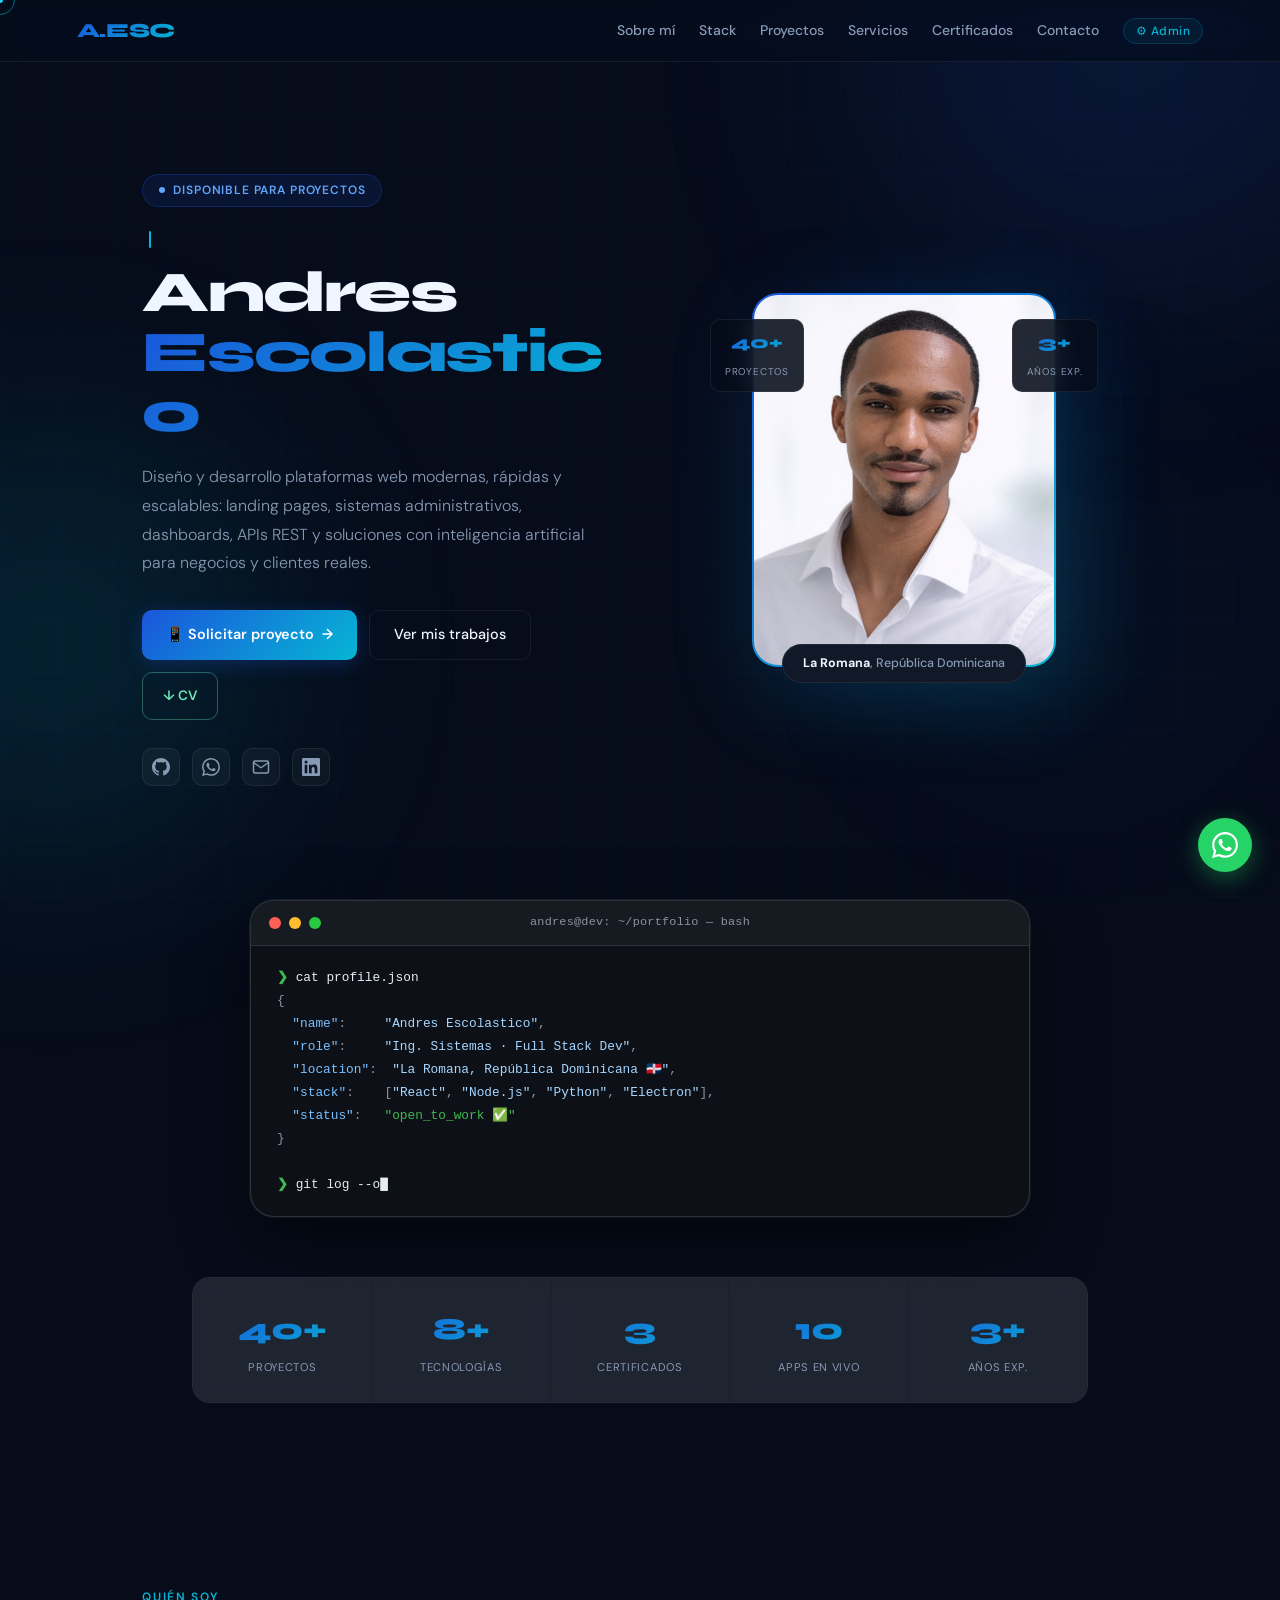
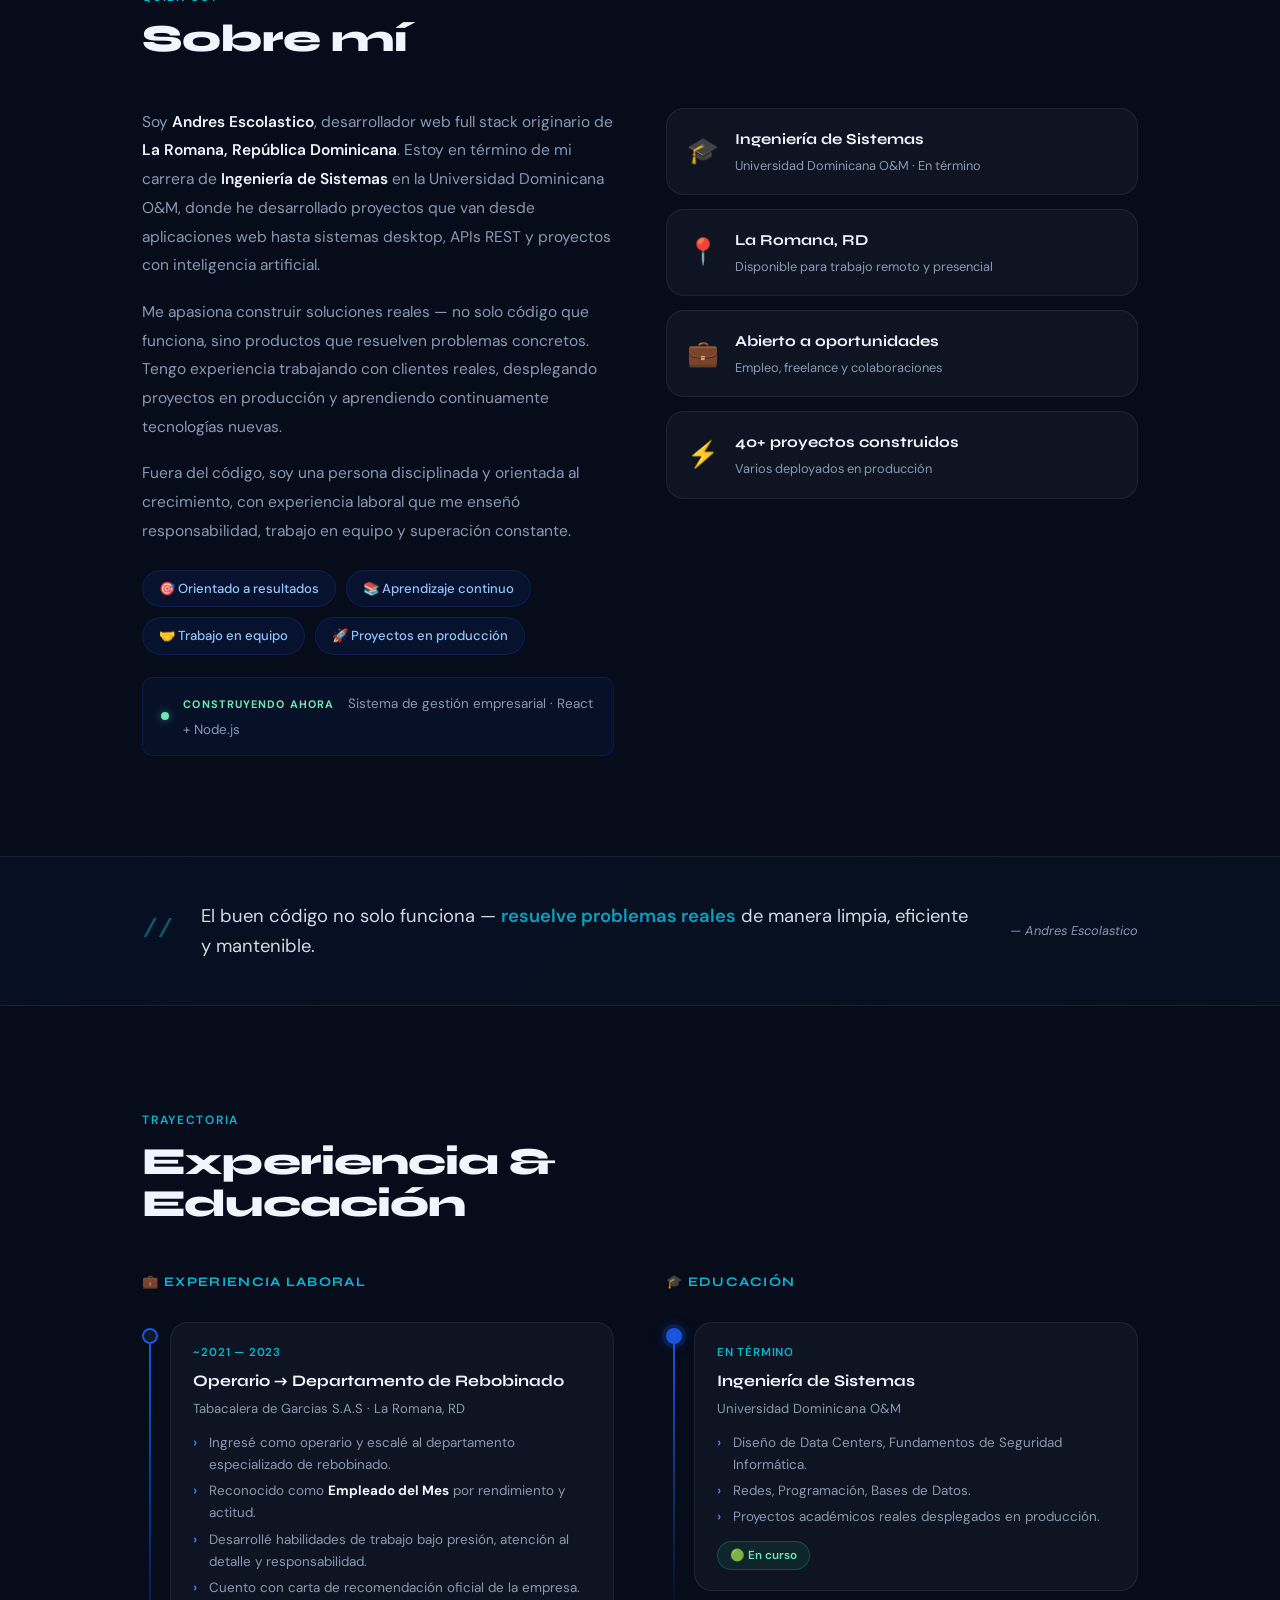
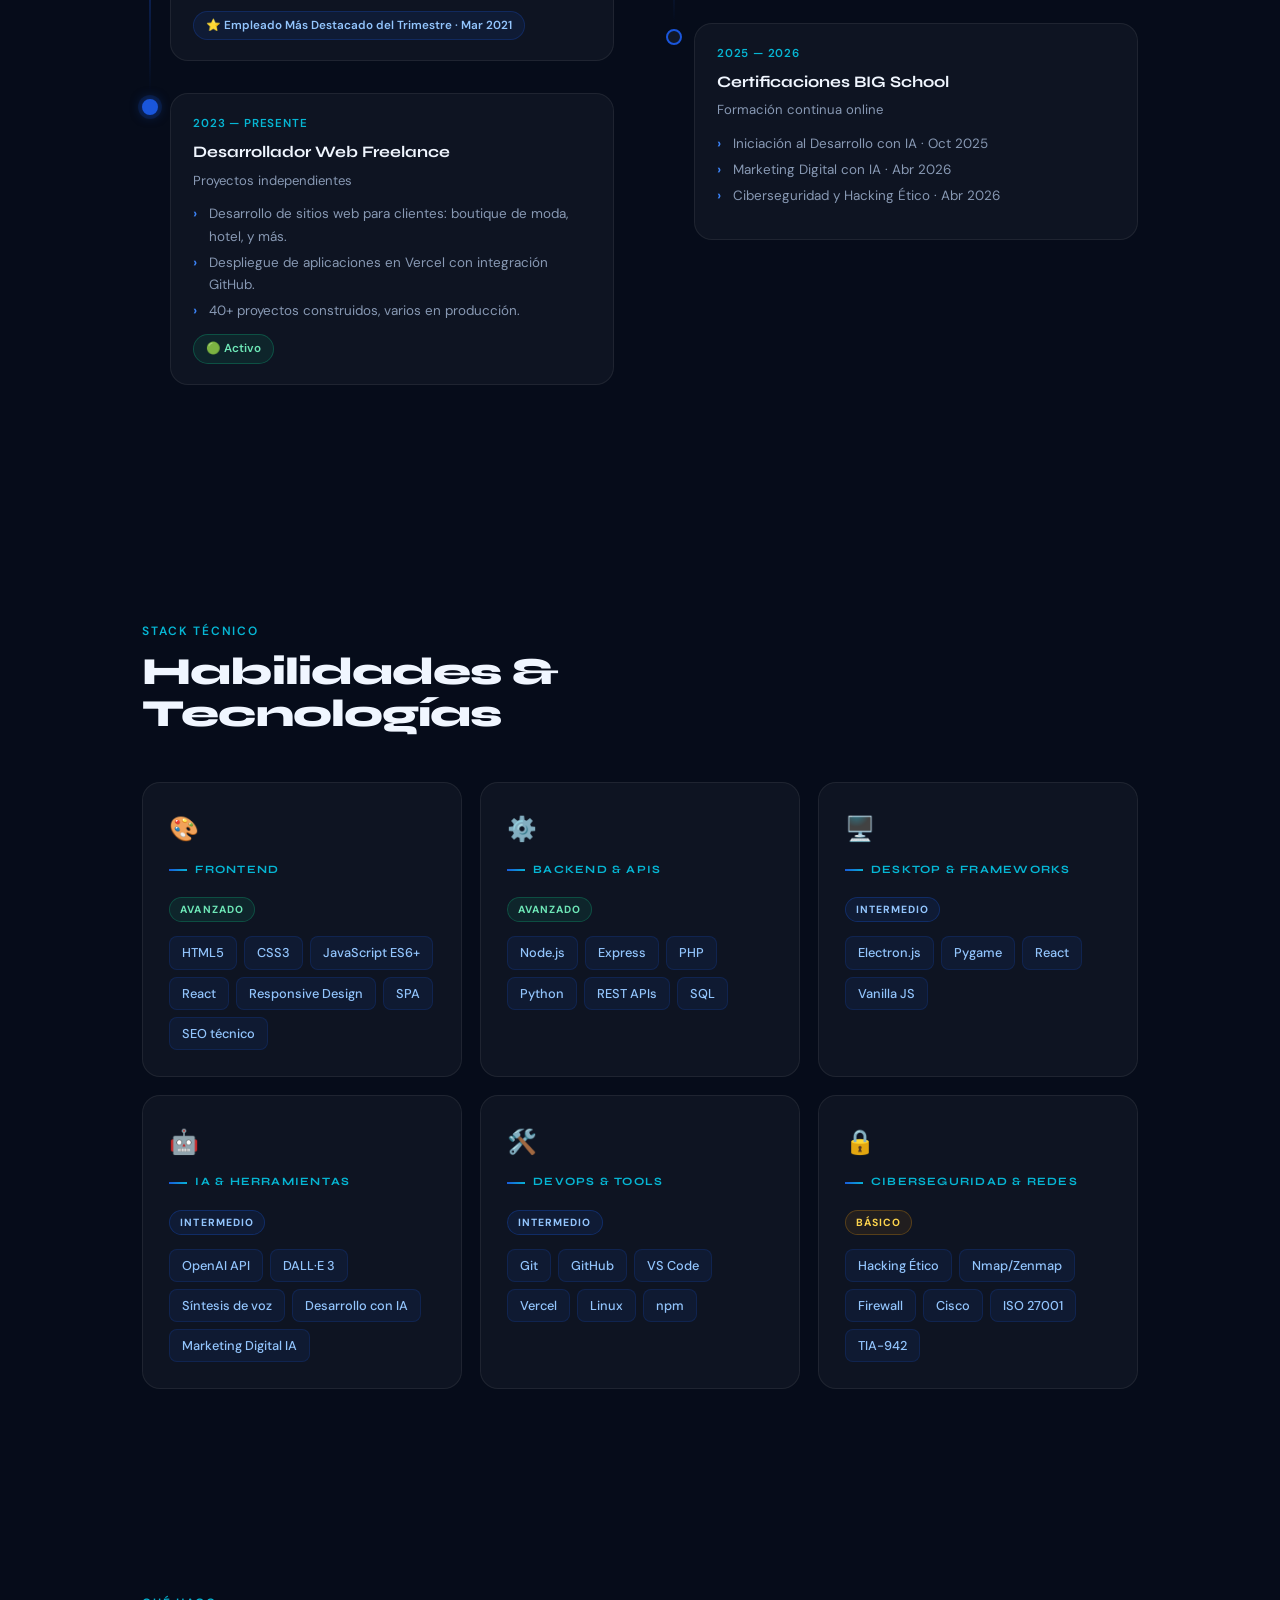
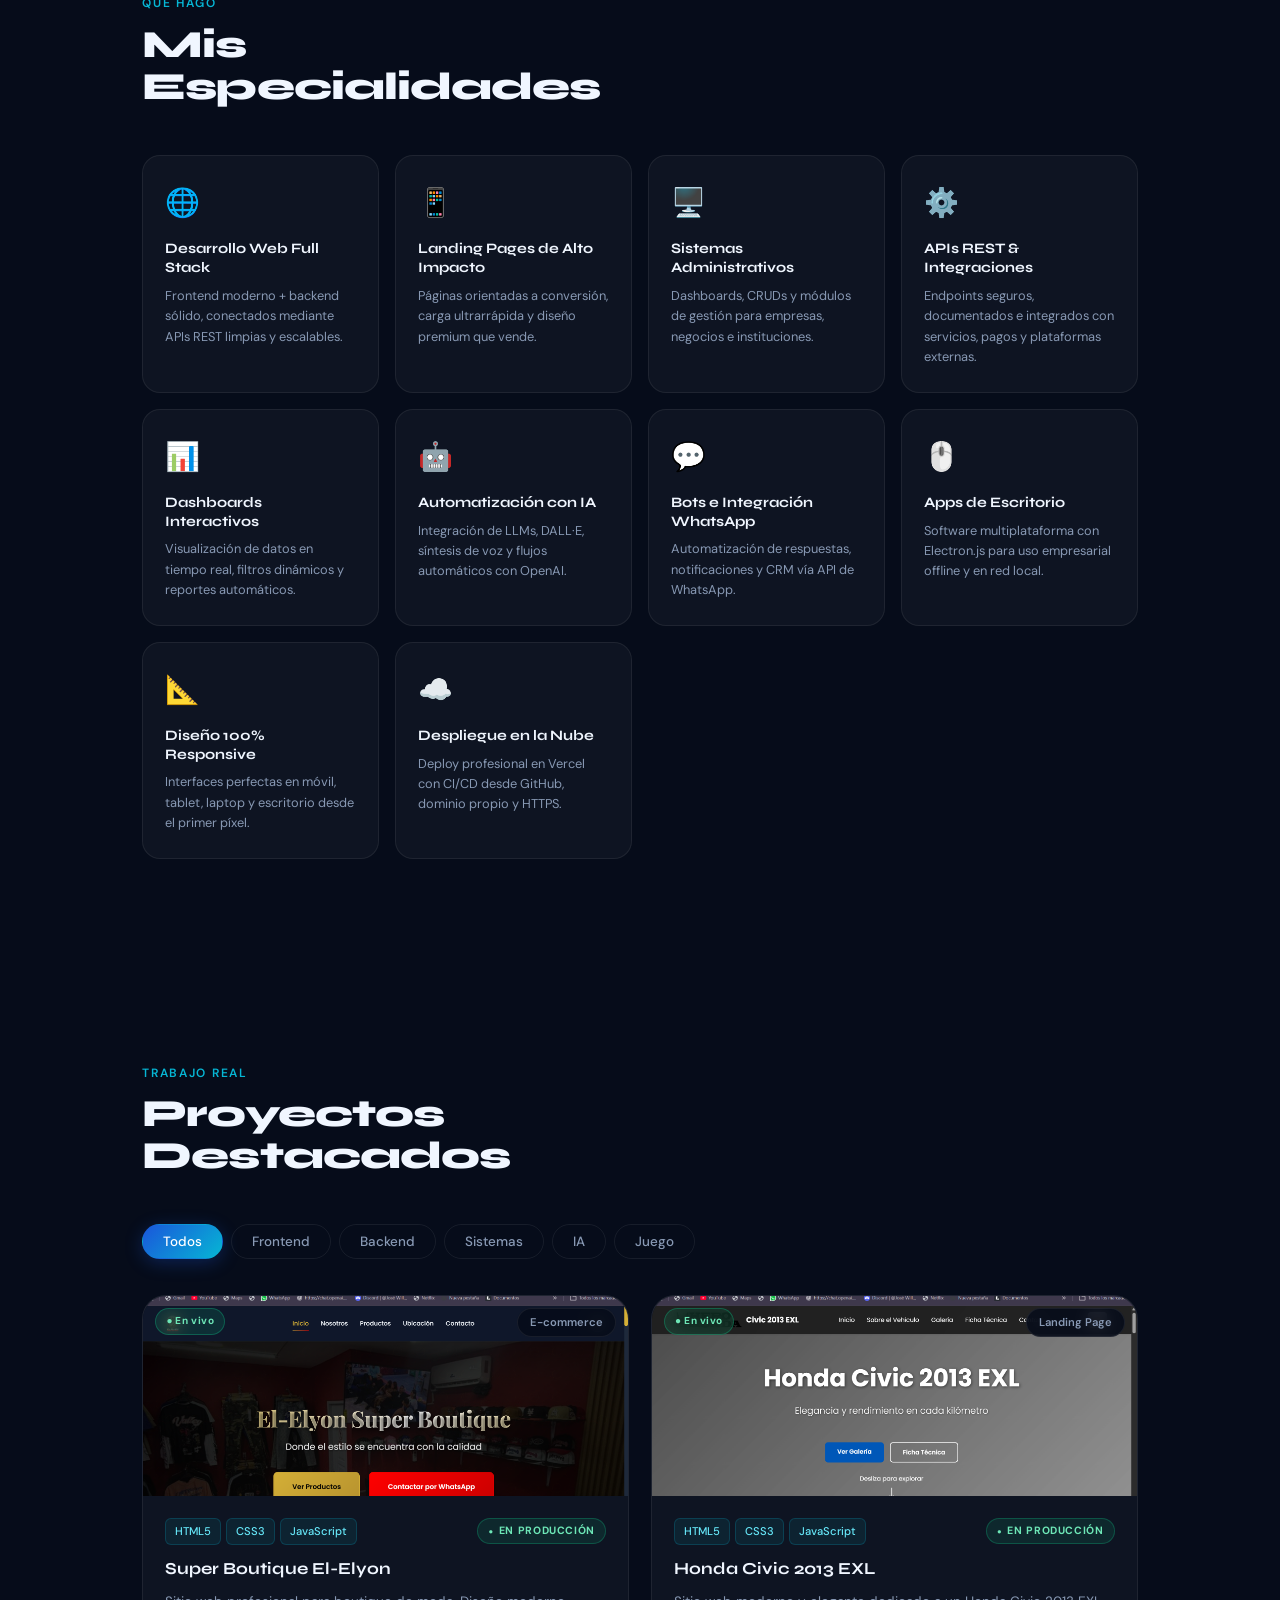
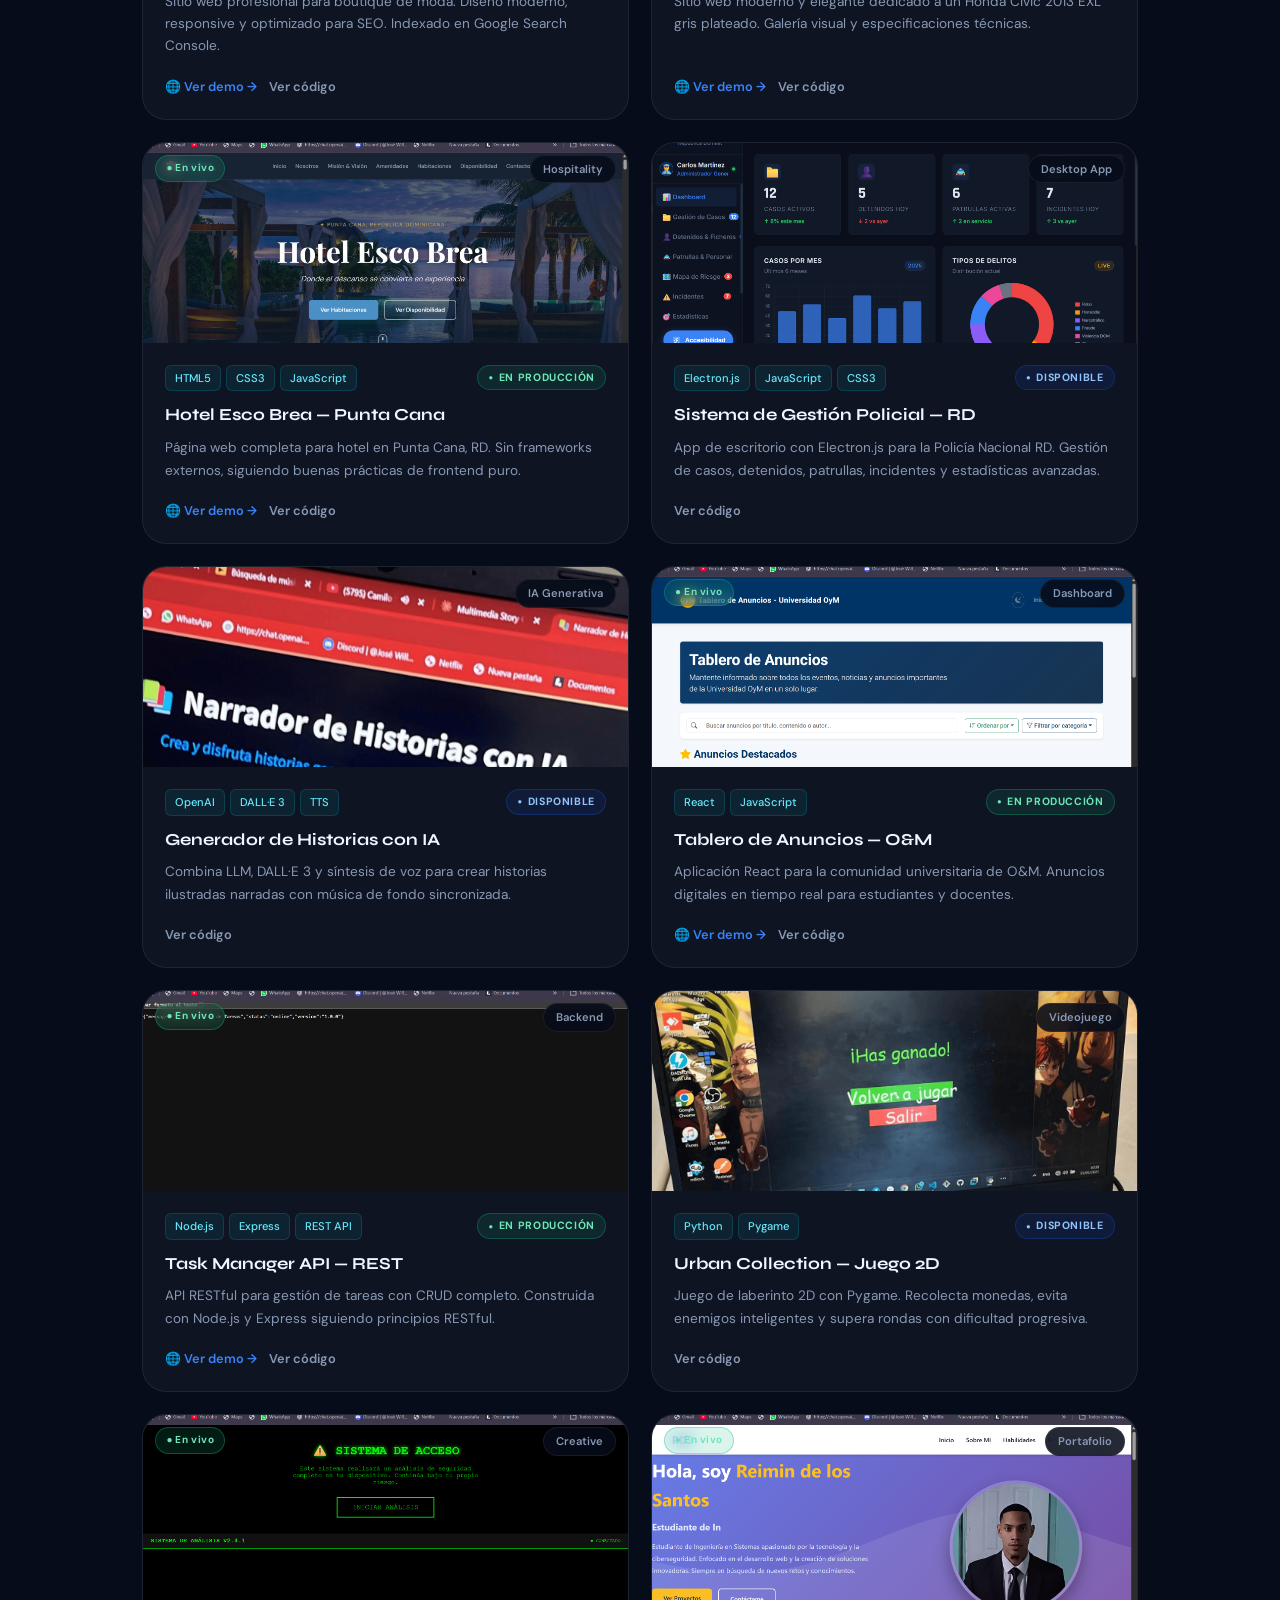
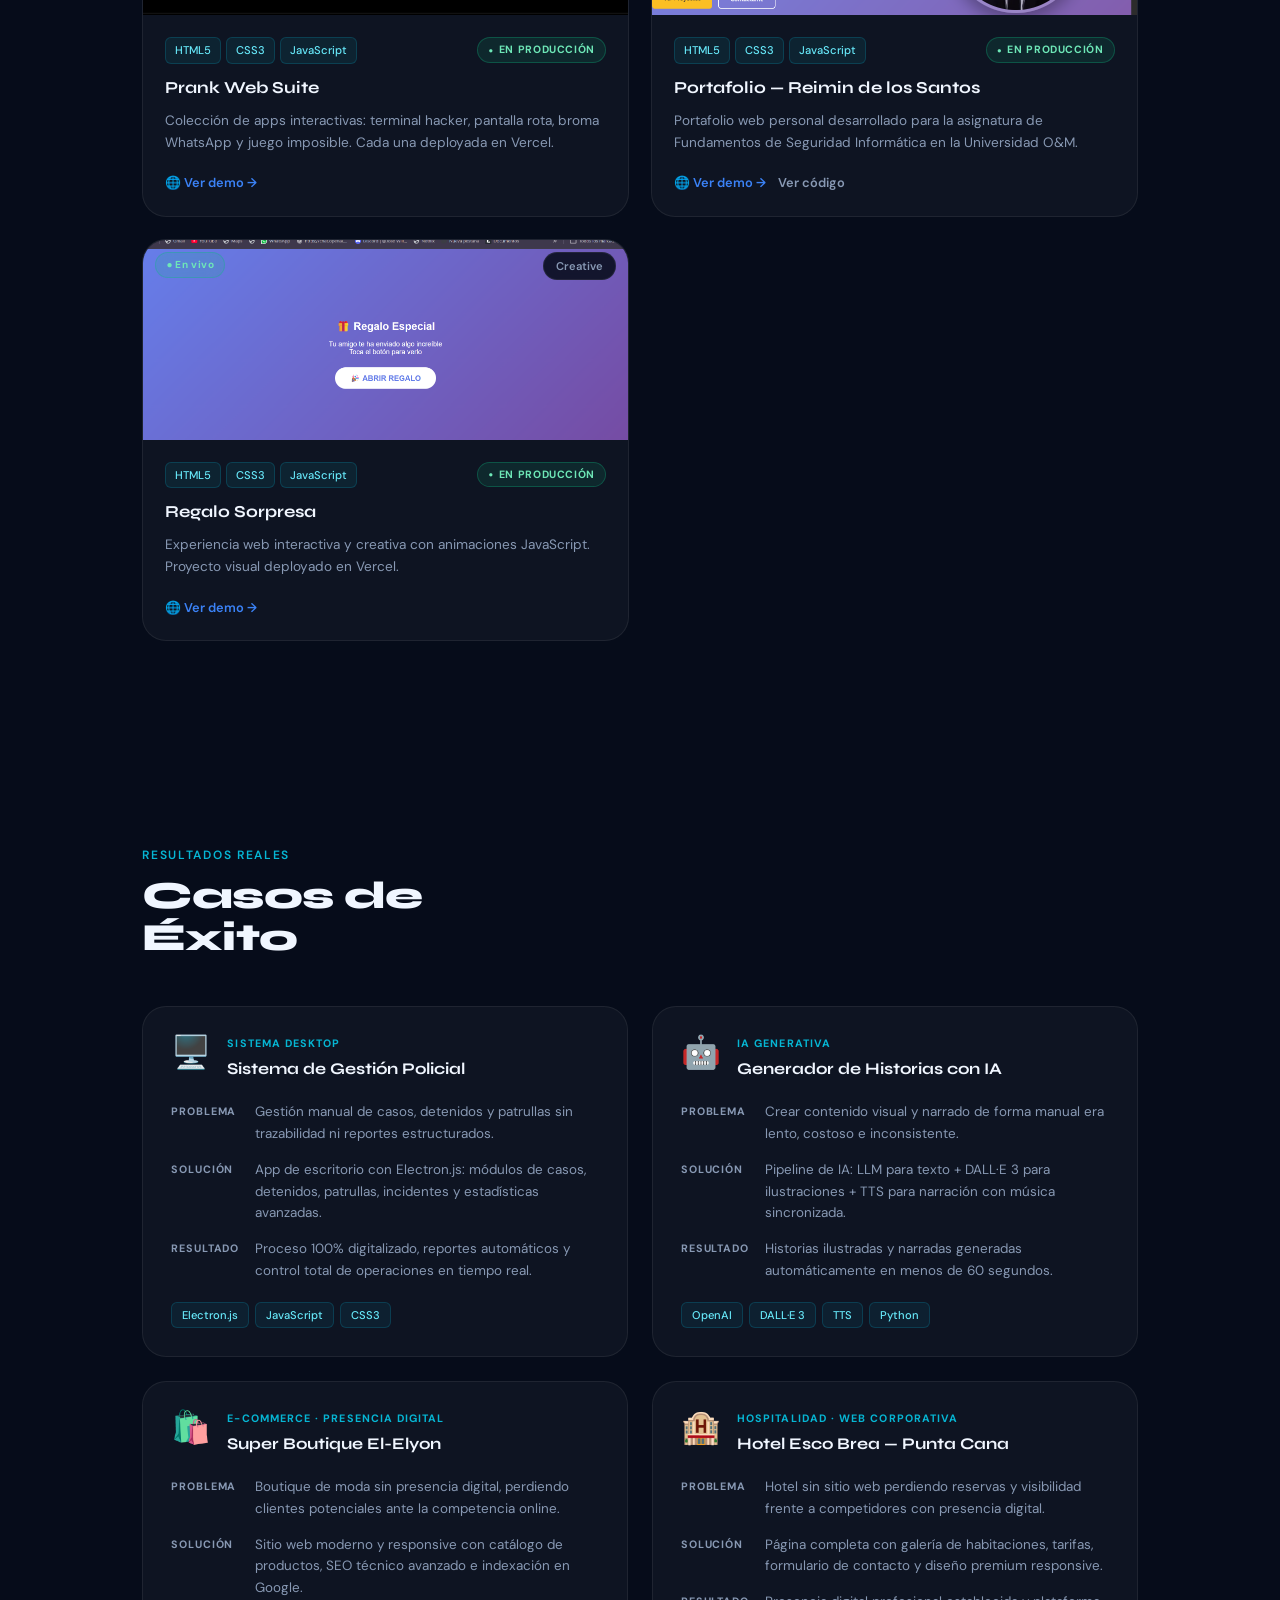
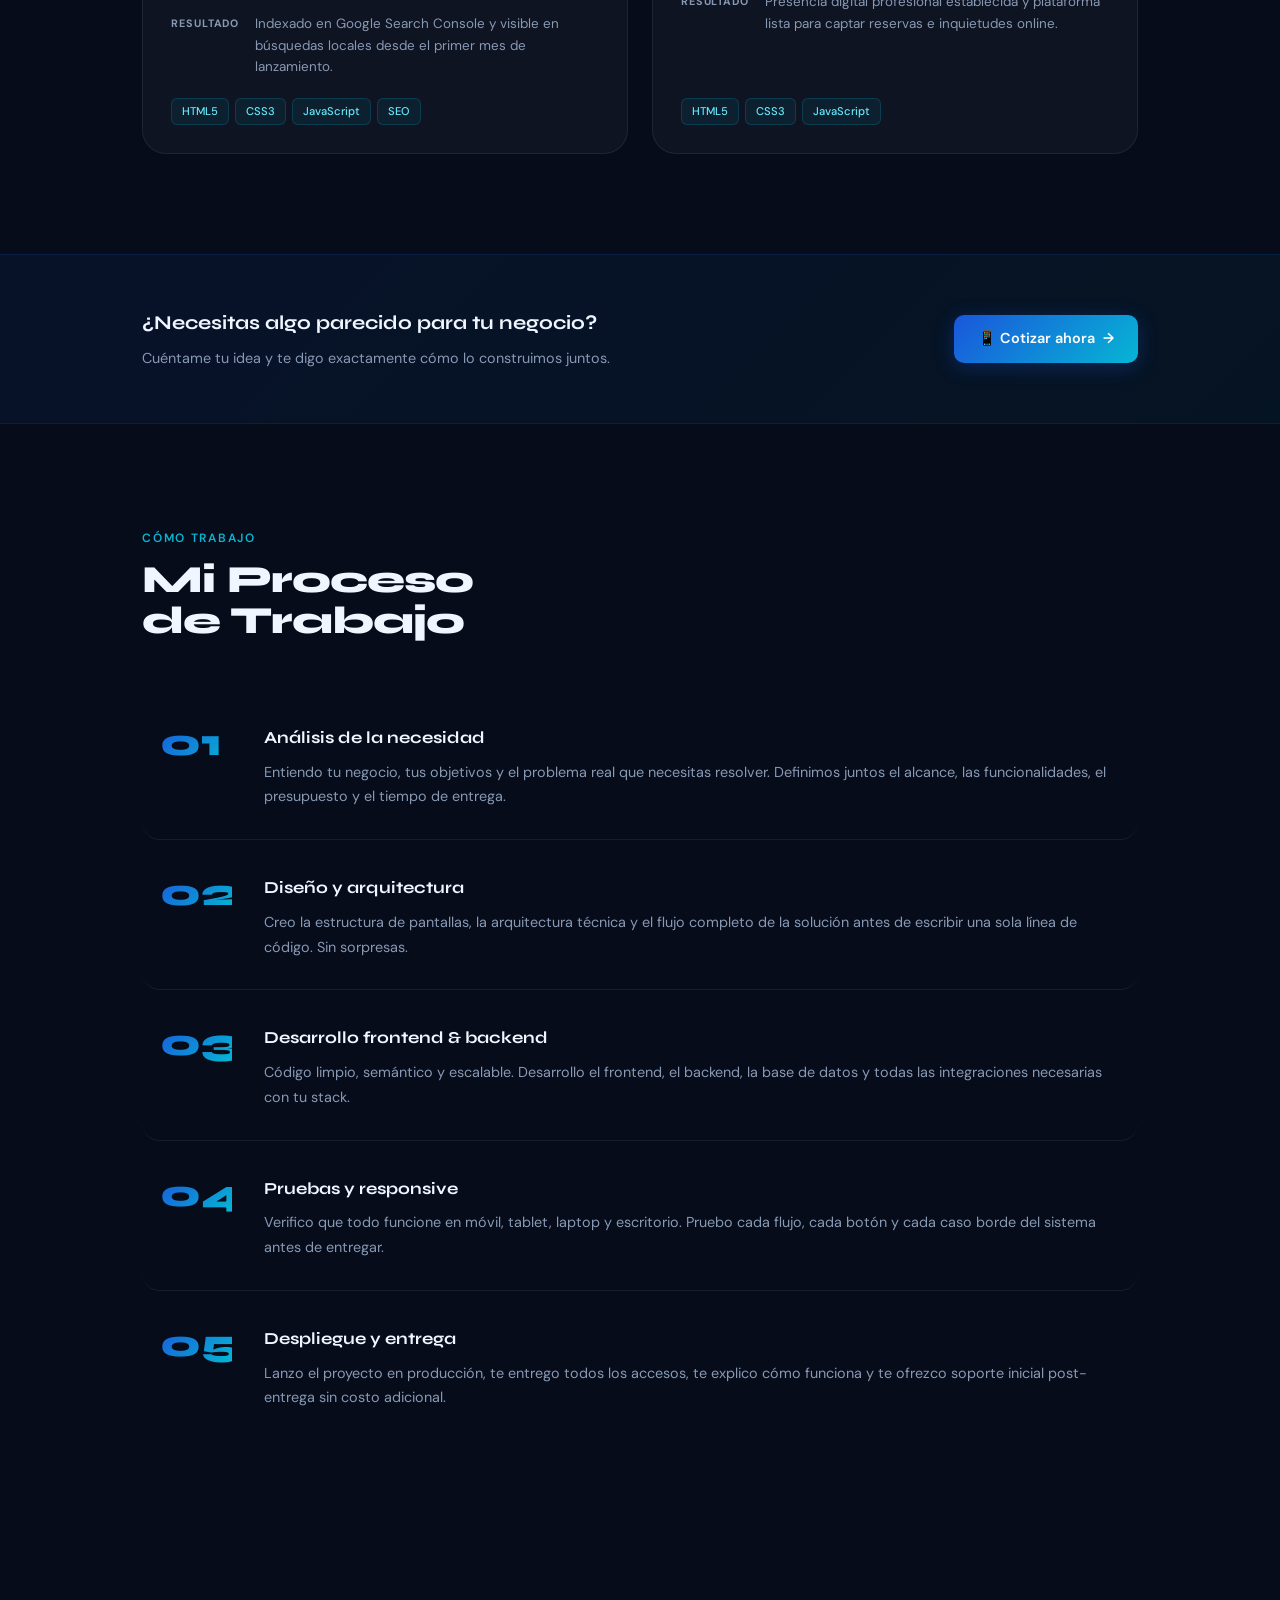
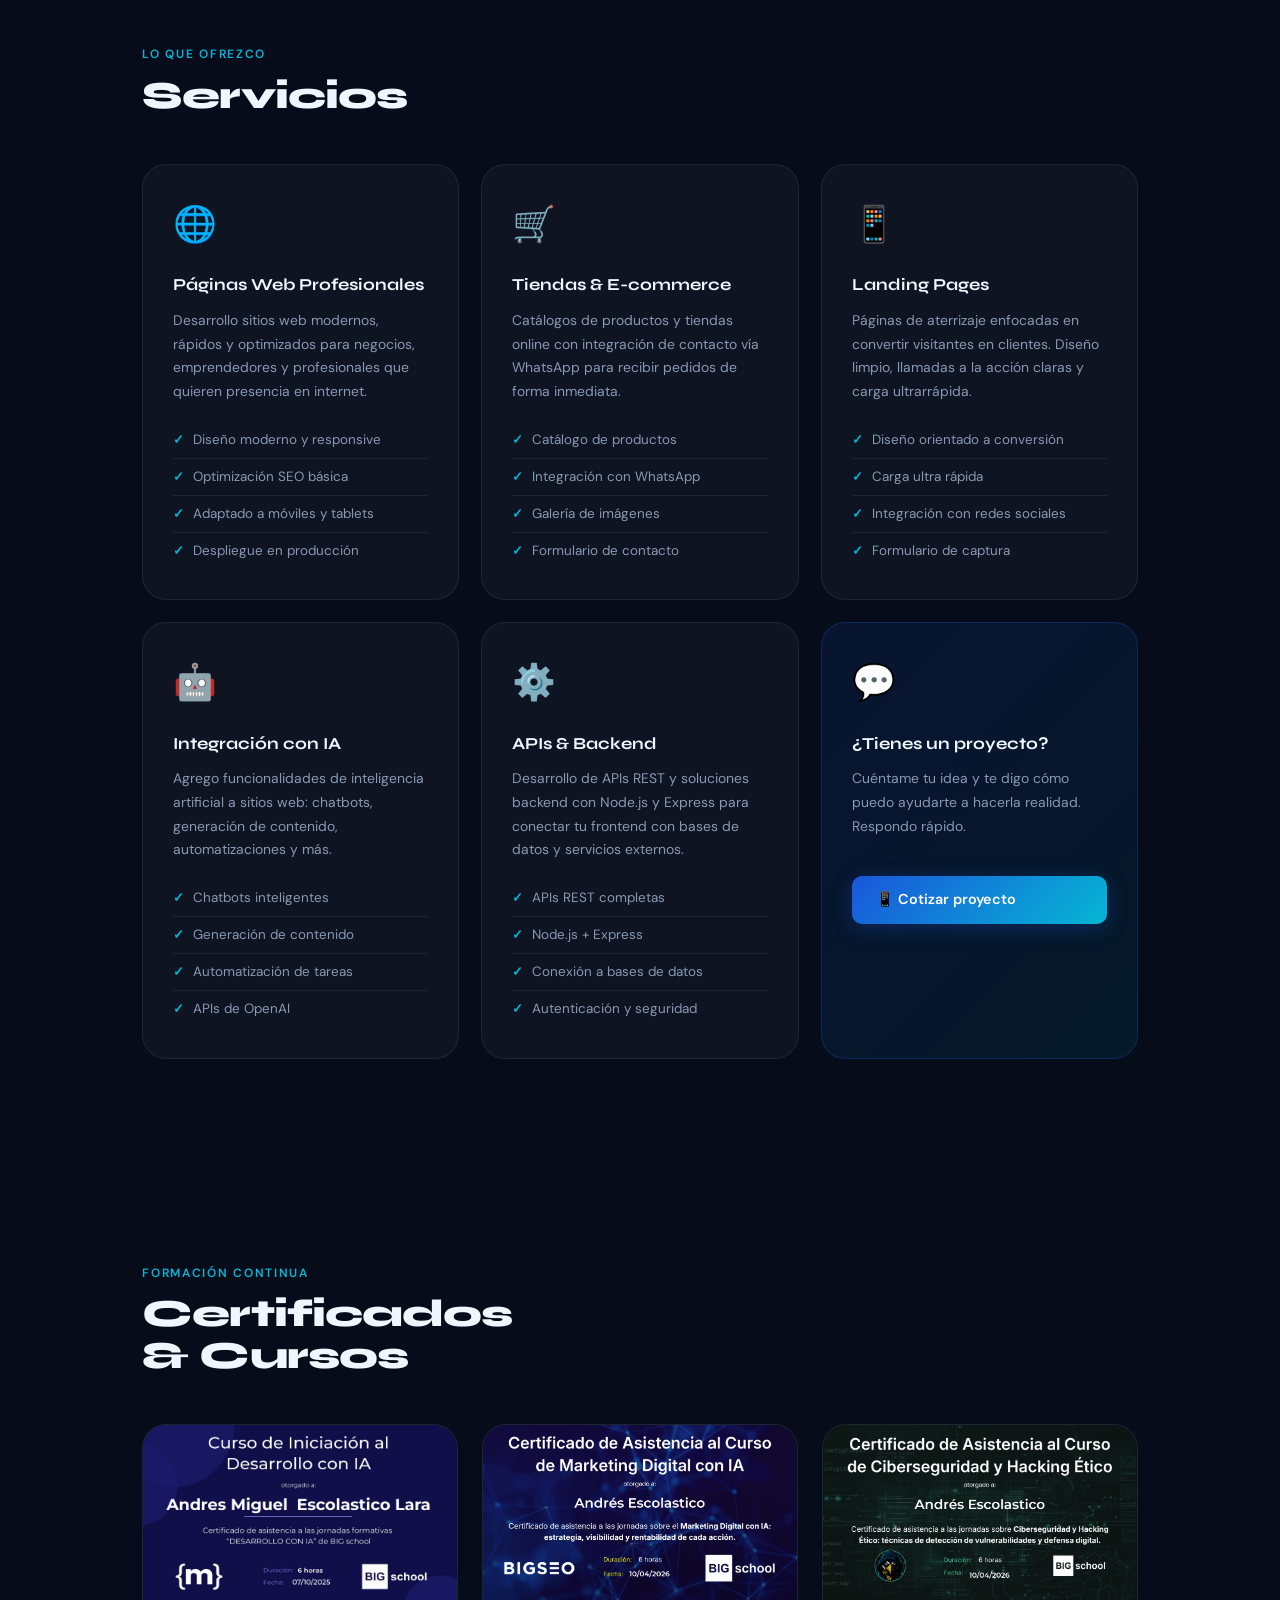
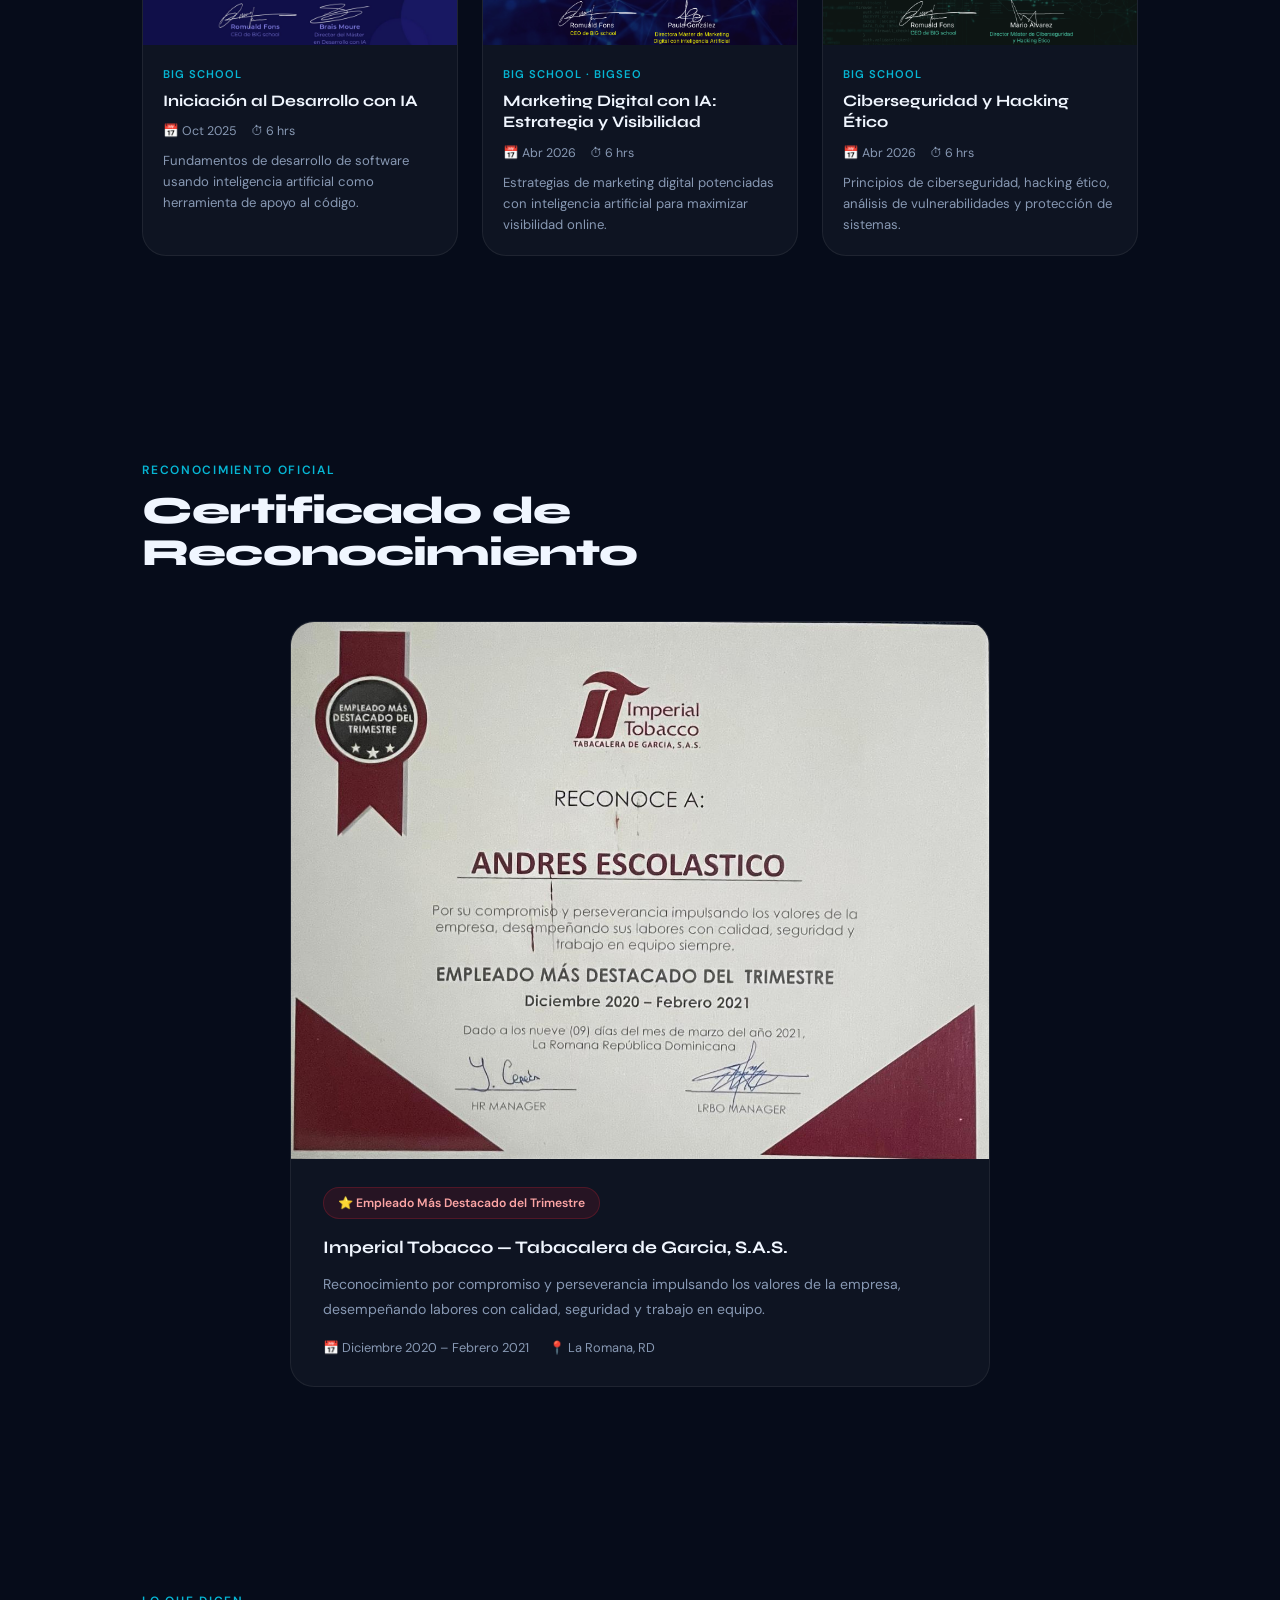
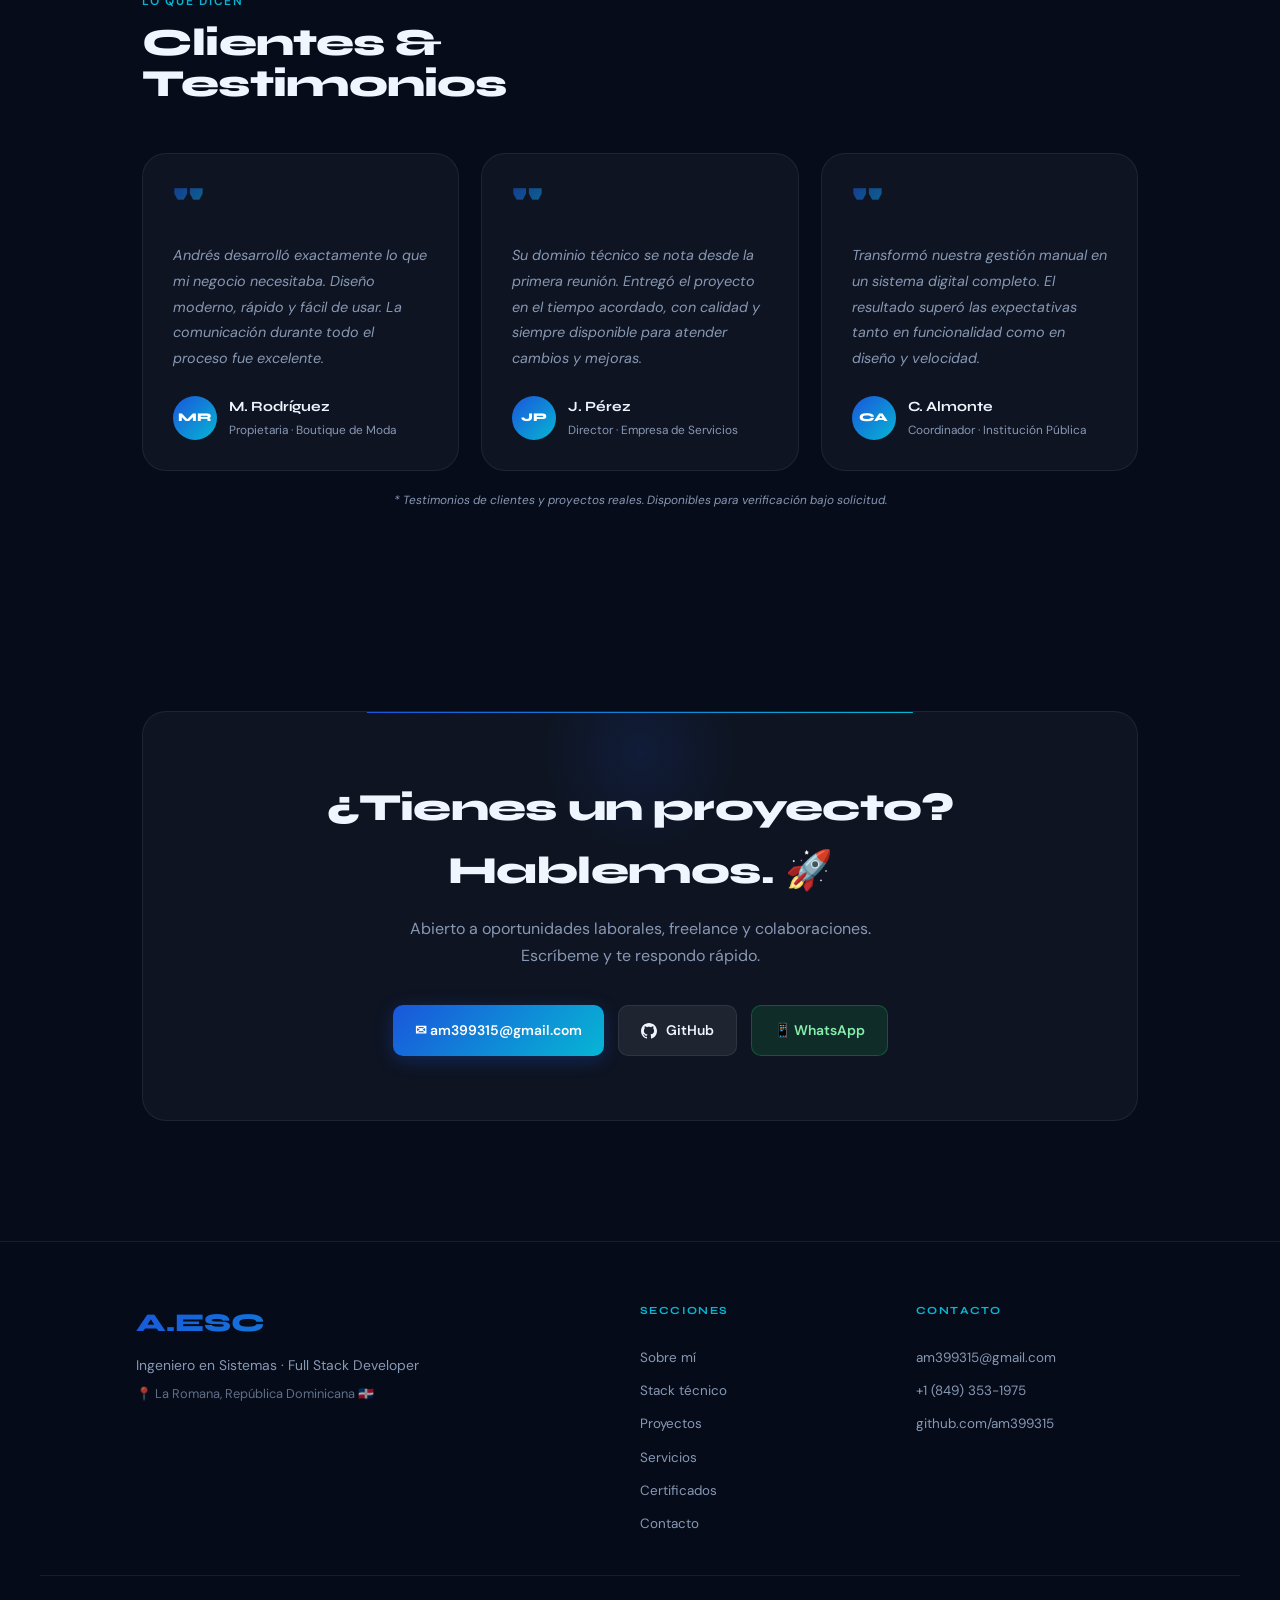
==== commit 82d47c70: "Upgrade portafolio v3: secciones premium, hero comercial, WA automatico - Hero: mensaje comercial, C" ====
--- a/index.html
+++ b/index.html
@@ -52,23 +52,23 @@
     <div class="hero-text">
       <div class="hero-badge">
         <span class="badge-dot"></span>
-        Disponible para trabajar
+        Disponible para proyectos
       </div>
       <div class="hero-role">
         <span id="hero-typed">Full Stack Developer</span><span class="typed-cursor"></span>
       </div>
       <h1>Andres<br><span>Escolastico</span></h1>
-      <p class="hero-sub">Desarrollador web full stack & estudiante de Ingeniería de Sistemas. Construyo desde landing pages y e-commerce hasta APIs REST, sistemas desktop y apps con IA.</p>
+      <p class="hero-sub">Diseño y desarrollo plataformas web modernas, rápidas y escalables: landing pages, sistemas administrativos, dashboards, APIs REST y soluciones con inteligencia artificial para negocios y clientes reales.</p>
       <div class="hero-ctas">
-        <a href="#proyectos" class="btn-primary">Ver proyectos <span class="btn-arrow">→</span></a>
-        <a href="mailto:am399315@gmail.com" class="btn-ghost">✉ Contáctame</a>
+        <a href="https://wa.me/18493531975?text=Hola%20Andr%C3%A9s%2C%20vi%20tu%20portafolio%20y%20quiero%20cotizar%20un%20proyecto%20web." target="_blank" rel="noopener" class="btn-primary">📱 Solicitar proyecto <span class="btn-arrow">→</span></a>
+        <a href="#proyectos" class="btn-ghost">Ver mis trabajos</a>
         <a href="assets/cv-andres-escolastico.pdf" download class="btn-cv">↓ CV</a>
       </div>
       <div class="hero-social">
         <a href="https://github.com/am399315" target="_blank" rel="noopener" class="social-link" aria-label="GitHub">
           <svg width="18" height="18" viewBox="0 0 24 24" fill="currentColor"><path d="M12 0C5.37 0 0 5.37 0 12c0 5.3 3.438 9.8 8.205 11.385.6.113.82-.258.82-.577 0-.285-.01-1.04-.015-2.04-3.338.724-4.042-1.61-4.042-1.61-.546-1.385-1.335-1.755-1.335-1.755-1.087-.744.084-.729.084-.729 1.205.084 1.838 1.236 1.838 1.236 1.07 1.835 2.809 1.305 3.495.998.108-.776.417-1.305.76-1.605-2.665-.3-5.466-1.332-5.466-5.93 0-1.31.465-2.38 1.235-3.22-.135-.303-.54-1.523.105-3.176 0 0 1.005-.322 3.3 1.23.96-.267 1.98-.399 3-.405 1.02.006 2.04.138 3 .405 2.28-1.552 3.285-1.23 3.285-1.23.645 1.653.24 2.873.12 3.176.765.84 1.23 1.91 1.23 3.22 0 4.61-2.805 5.625-5.475 5.92.42.36.81 1.096.81 2.22 0 1.606-.015 2.896-.015 3.286 0 .315.21.69.825.57C20.565 21.795 24 17.295 24 12c0-6.63-5.37-12-12-12"/></svg>
         </a>
-        <a href="https://wa.me/18493531975" target="_blank" rel="noopener" class="social-link" aria-label="WhatsApp">
+        <a href="https://wa.me/18493531975?text=Hola%20Andr%C3%A9s%2C%20vi%20tu%20portafolio%20y%20quiero%20cotizar%20un%20proyecto%20web." target="_blank" rel="noopener" class="social-link" aria-label="WhatsApp">
           <svg width="18" height="18" viewBox="0 0 24 24" fill="currentColor"><path d="M17.472 14.382c-.297-.149-1.758-.867-2.03-.967-.273-.099-.471-.148-.67.15-.197.297-.767.966-.94 1.164-.173.199-.347.223-.644.075-.297-.15-1.255-.463-2.39-1.475-.883-.788-1.48-1.761-1.653-2.059-.173-.297-.018-.458.13-.606.134-.133.298-.347.446-.52.149-.174.198-.298.298-.497.099-.198.05-.371-.025-.52-.075-.149-.669-1.612-.916-2.207-.242-.579-.487-.5-.669-.51-.173-.008-.371-.01-.57-.01-.198 0-.52.074-.792.372-.272.297-1.04 1.016-1.04 2.479 0 1.462 1.065 2.875 1.213 3.074.149.198 2.096 3.2 5.077 4.487.709.306 1.262.489 1.694.625.712.227 1.36.195 1.871.118.571-.085 1.758-.719 2.006-1.413.248-.694.248-1.289.173-1.413-.074-.124-.272-.198-.57-.347m-5.421 7.403h-.004a9.87 9.87 0 01-5.031-1.378l-.361-.214-3.741.982.998-3.648-.235-.374a9.86 9.86 0 01-1.51-5.26c.001-5.45 4.436-9.884 9.888-9.884 2.64 0 5.122 1.03 6.988 2.898a9.825 9.825 0 012.893 6.994c-.003 5.45-4.437 9.884-9.885 9.884m8.413-18.297A11.815 11.815 0 0012.05 0C5.495 0 .16 5.335.157 11.892c0 2.096.547 4.142 1.588 5.945L.057 24l6.305-1.654a11.882 11.882 0 005.683 1.448h.005c6.554 0 11.89-5.335 11.893-11.893a11.821 11.821 0 00-3.48-8.413z"/></svg>
         </a>
         <a href="mailto:am399315@gmail.com" class="social-link" aria-label="Email">
@@ -356,6 +356,68 @@
   </div>
 </section>
 
+<!-- ═══════════════ ESPECIALIDADES ═══════════════ -->
+<section id="especialidades">
+  <div class="content">
+    <div class="section-header reveal">
+      <span class="section-label">Qué hago</span>
+      <h2 class="section-title">Mis<br>Especialidades</h2>
+    </div>
+    <div class="especialidades-grid reveal">
+      <div class="esp-card">
+        <span class="esp-icon">🌐</span>
+        <div class="esp-title">Desarrollo Web Full Stack</div>
+        <div class="esp-desc">Frontend moderno + backend sólido, conectados mediante APIs REST limpias y escalables.</div>
+      </div>
+      <div class="esp-card">
+        <span class="esp-icon">📱</span>
+        <div class="esp-title">Landing Pages de Alto Impacto</div>
+        <div class="esp-desc">Páginas orientadas a conversión, carga ultrarrápida y diseño premium que vende.</div>
+      </div>
+      <div class="esp-card">
+        <span class="esp-icon">🖥️</span>
+        <div class="esp-title">Sistemas Administrativos</div>
+        <div class="esp-desc">Dashboards, CRUDs y módulos de gestión para empresas, negocios e instituciones.</div>
+      </div>
+      <div class="esp-card">
+        <span class="esp-icon">⚙️</span>
+        <div class="esp-title">APIs REST & Integraciones</div>
+        <div class="esp-desc">Endpoints seguros, documentados e integrados con servicios, pagos y plataformas externas.</div>
+      </div>
+      <div class="esp-card">
+        <span class="esp-icon">📊</span>
+        <div class="esp-title">Dashboards Interactivos</div>
+        <div class="esp-desc">Visualización de datos en tiempo real, filtros dinámicos y reportes automáticos.</div>
+      </div>
+      <div class="esp-card">
+        <span class="esp-icon">🤖</span>
+        <div class="esp-title">Automatización con IA</div>
+        <div class="esp-desc">Integración de LLMs, DALL·E, síntesis de voz y flujos automáticos con OpenAI.</div>
+      </div>
+      <div class="esp-card">
+        <span class="esp-icon">💬</span>
+        <div class="esp-title">Bots e Integración WhatsApp</div>
+        <div class="esp-desc">Automatización de respuestas, notificaciones y CRM vía API de WhatsApp.</div>
+      </div>
+      <div class="esp-card">
+        <span class="esp-icon">🖱️</span>
+        <div class="esp-title">Apps de Escritorio</div>
+        <div class="esp-desc">Software multiplataforma con Electron.js para uso empresarial offline y en red local.</div>
+      </div>
+      <div class="esp-card">
+        <span class="esp-icon">📐</span>
+        <div class="esp-title">Diseño 100% Responsive</div>
+        <div class="esp-desc">Interfaces perfectas en móvil, tablet, laptop y escritorio desde el primer píxel.</div>
+      </div>
+      <div class="esp-card">
+        <span class="esp-icon">☁️</span>
+        <div class="esp-title">Despliegue en la Nube</div>
+        <div class="esp-desc">Deploy profesional en Vercel con CI/CD desde GitHub, dominio propio y HTTPS.</div>
+      </div>
+    </div>
+  </div>
+</section>
+
 <!-- ═══════════════ PROYECTOS ═══════════════ -->
 <section id="proyectos">
   <div class="content">
@@ -373,6 +435,151 @@
     </div>
     <div class="projects-grid reveal" id="projects-grid">
       <!-- Rendered dynamically by main.js from localStorage -->
+    </div>
+  </div>
+</section>
+
+<!-- ═══════════════ CASOS DE ÉXITO ═══════════════ -->
+<section id="casos-exito">
+  <div class="content">
+    <div class="section-header reveal">
+      <span class="section-label">Resultados reales</span>
+      <h2 class="section-title">Casos de<br>Éxito</h2>
+    </div>
+    <div class="casos-grid reveal">
+
+      <div class="caso-card">
+        <div class="caso-header">
+          <span class="caso-icon">🖥️</span>
+          <div>
+            <div class="caso-cat">Sistema Desktop</div>
+            <div class="caso-title">Sistema de Gestión Policial</div>
+          </div>
+        </div>
+        <div class="caso-body">
+          <div class="caso-row"><span class="caso-label">Problema</span><p>Gestión manual de casos, detenidos y patrullas sin trazabilidad ni reportes estructurados.</p></div>
+          <div class="caso-row"><span class="caso-label">Solución</span><p>App de escritorio con Electron.js: módulos de casos, detenidos, patrullas, incidentes y estadísticas avanzadas.</p></div>
+          <div class="caso-row"><span class="caso-label">Resultado</span><p>Proceso 100% digitalizado, reportes automáticos y control total de operaciones en tiempo real.</p></div>
+        </div>
+        <div class="caso-stack">
+          <span class="caso-tag">Electron.js</span><span class="caso-tag">JavaScript</span><span class="caso-tag">CSS3</span>
+        </div>
+      </div>
+
+      <div class="caso-card">
+        <div class="caso-header">
+          <span class="caso-icon">🤖</span>
+          <div>
+            <div class="caso-cat">IA Generativa</div>
+            <div class="caso-title">Generador de Historias con IA</div>
+          </div>
+        </div>
+        <div class="caso-body">
+          <div class="caso-row"><span class="caso-label">Problema</span><p>Crear contenido visual y narrado de forma manual era lento, costoso e inconsistente.</p></div>
+          <div class="caso-row"><span class="caso-label">Solución</span><p>Pipeline de IA: LLM para texto + DALL·E 3 para ilustraciones + TTS para narración con música sincronizada.</p></div>
+          <div class="caso-row"><span class="caso-label">Resultado</span><p>Historias ilustradas y narradas generadas automáticamente en menos de 60 segundos.</p></div>
+        </div>
+        <div class="caso-stack">
+          <span class="caso-tag">OpenAI</span><span class="caso-tag">DALL·E 3</span><span class="caso-tag">TTS</span><span class="caso-tag">Python</span>
+        </div>
+      </div>
+
+      <div class="caso-card">
+        <div class="caso-header">
+          <span class="caso-icon">🛍️</span>
+          <div>
+            <div class="caso-cat">E-commerce · Presencia Digital</div>
+            <div class="caso-title">Super Boutique El-Elyon</div>
+          </div>
+        </div>
+        <div class="caso-body">
+          <div class="caso-row"><span class="caso-label">Problema</span><p>Boutique de moda sin presencia digital, perdiendo clientes potenciales ante la competencia online.</p></div>
+          <div class="caso-row"><span class="caso-label">Solución</span><p>Sitio web moderno y responsive con catálogo de productos, SEO técnico avanzado e indexación en Google.</p></div>
+          <div class="caso-row"><span class="caso-label">Resultado</span><p>Indexado en Google Search Console y visible en búsquedas locales desde el primer mes de lanzamiento.</p></div>
+        </div>
+        <div class="caso-stack">
+          <span class="caso-tag">HTML5</span><span class="caso-tag">CSS3</span><span class="caso-tag">JavaScript</span><span class="caso-tag">SEO</span>
+        </div>
+      </div>
+
+      <div class="caso-card">
+        <div class="caso-header">
+          <span class="caso-icon">🏨</span>
+          <div>
+            <div class="caso-cat">Hospitalidad · Web Corporativa</div>
+            <div class="caso-title">Hotel Esco Brea — Punta Cana</div>
+          </div>
+        </div>
+        <div class="caso-body">
+          <div class="caso-row"><span class="caso-label">Problema</span><p>Hotel sin sitio web perdiendo reservas y visibilidad frente a competidores con presencia digital.</p></div>
+          <div class="caso-row"><span class="caso-label">Solución</span><p>Página completa con galería de habitaciones, tarifas, formulario de contacto y diseño premium responsive.</p></div>
+          <div class="caso-row"><span class="caso-label">Resultado</span><p>Presencia digital profesional establecida y plataforma lista para captar reservas e inquietudes online.</p></div>
+        </div>
+        <div class="caso-stack">
+          <span class="caso-tag">HTML5</span><span class="caso-tag">CSS3</span><span class="caso-tag">JavaScript</span>
+        </div>
+      </div>
+
+    </div>
+  </div>
+</section>
+
+<!-- ═══════════════ CTA STRIP ═══════════════ -->
+<div class="cta-strip">
+  <div class="cta-strip-inner reveal">
+    <div class="cta-strip-text">
+      <strong>¿Necesitas algo parecido para tu negocio?</strong>
+      <span>Cuéntame tu idea y te digo exactamente cómo lo construimos juntos.</span>
+    </div>
+    <a href="https://wa.me/18493531975?text=Hola%20Andr%C3%A9s%2C%20vi%20tu%20portafolio%20y%20quiero%20cotizar%20un%20proyecto%20web." target="_blank" rel="noopener" class="btn-primary">
+      📱 Cotizar ahora <span class="btn-arrow">→</span>
+    </a>
+  </div>
+</div>
+
+<!-- ═══════════════ PROCESO ═══════════════ -->
+<section id="proceso">
+  <div class="content">
+    <div class="section-header reveal">
+      <span class="section-label">Cómo trabajo</span>
+      <h2 class="section-title">Mi Proceso<br>de Trabajo</h2>
+    </div>
+    <div class="proceso-steps reveal">
+      <div class="paso">
+        <div class="paso-num">01</div>
+        <div class="paso-body">
+          <div class="paso-title">Análisis de la necesidad</div>
+          <div class="paso-desc">Entiendo tu negocio, tus objetivos y el problema real que necesitas resolver. Definimos juntos el alcance, las funcionalidades, el presupuesto y el tiempo de entrega.</div>
+        </div>
+      </div>
+      <div class="paso">
+        <div class="paso-num">02</div>
+        <div class="paso-body">
+          <div class="paso-title">Diseño y arquitectura</div>
+          <div class="paso-desc">Creo la estructura de pantallas, la arquitectura técnica y el flujo completo de la solución antes de escribir una sola línea de código. Sin sorpresas.</div>
+        </div>
+      </div>
+      <div class="paso">
+        <div class="paso-num">03</div>
+        <div class="paso-body">
+          <div class="paso-title">Desarrollo frontend & backend</div>
+          <div class="paso-desc">Código limpio, semántico y escalable. Desarrollo el frontend, el backend, la base de datos y todas las integraciones necesarias con tu stack.</div>
+        </div>
+      </div>
+      <div class="paso">
+        <div class="paso-num">04</div>
+        <div class="paso-body">
+          <div class="paso-title">Pruebas y responsive</div>
+          <div class="paso-desc">Verifico que todo funcione en móvil, tablet, laptop y escritorio. Pruebo cada flujo, cada botón y cada caso borde del sistema antes de entregar.</div>
+        </div>
+      </div>
+      <div class="paso">
+        <div class="paso-num">05</div>
+        <div class="paso-body">
+          <div class="paso-title">Despliegue y entrega</div>
+          <div class="paso-desc">Lanzo el proyecto en producción, te entrego todos los accesos, te explico cómo funciona y te ofrezco soporte inicial post-entrega sin costo adicional.</div>
+        </div>
+      </div>
     </div>
   </div>
 </section>
@@ -450,8 +657,8 @@
         <div class="service-icon">💬</div>
         <div class="service-title">¿Tienes un proyecto?</div>
         <div class="service-desc">Cuéntame tu idea y te digo cómo puedo ayudarte a hacerla realidad. Respondo rápido.</div>
-        <a href="https://wa.me/18493531975" target="_blank" rel="noopener" class="btn-primary" style="margin-top:20px;display:inline-flex;">
-          📱 Escríbeme por WhatsApp
+        <a href="https://wa.me/18493531975?text=Hola%20Andr%C3%A9s%2C%20vi%20tu%20portafolio%20y%20quiero%20cotizar%20un%20proyecto%20web." target="_blank" rel="noopener" class="btn-primary" style="margin-top:20px;display:inline-flex;">
+          📱 Cotizar proyecto
         </a>
       </div>
 
@@ -510,6 +717,52 @@
   <img src="" alt="" id="lightbox-img" class="lightbox-img" onclick="event.stopPropagation()">
   <div class="lightbox-caption" id="lightbox-caption"></div>
 </div>
+
+<!-- ═══════════════ TESTIMONIOS ═══════════════ -->
+<section id="testimonios">
+  <div class="content">
+    <div class="section-header reveal">
+      <span class="section-label">Lo que dicen</span>
+      <h2 class="section-title">Clientes &<br>Testimonios</h2>
+    </div>
+    <div class="testimonios-grid reveal">
+      <div class="testimonio-card">
+        <div class="test-quote">"</div>
+        <p class="test-text">Andrés desarrolló exactamente lo que mi negocio necesitaba. Diseño moderno, rápido y fácil de usar. La comunicación durante todo el proceso fue excelente.</p>
+        <div class="test-author">
+          <div class="test-avatar">MR</div>
+          <div>
+            <div class="test-name">M. Rodríguez</div>
+            <div class="test-role">Propietaria · Boutique de Moda</div>
+          </div>
+        </div>
+      </div>
+      <div class="testimonio-card">
+        <div class="test-quote">"</div>
+        <p class="test-text">Su dominio técnico se nota desde la primera reunión. Entregó el proyecto en el tiempo acordado, con calidad y siempre disponible para atender cambios y mejoras.</p>
+        <div class="test-author">
+          <div class="test-avatar">JP</div>
+          <div>
+            <div class="test-name">J. Pérez</div>
+            <div class="test-role">Director · Empresa de Servicios</div>
+          </div>
+        </div>
+      </div>
+      <div class="testimonio-card">
+        <div class="test-quote">"</div>
+        <p class="test-text">Transformó nuestra gestión manual en un sistema digital completo. El resultado superó las expectativas tanto en funcionalidad como en diseño y velocidad.</p>
+        <div class="test-author">
+          <div class="test-avatar">CA</div>
+          <div>
+            <div class="test-name">C. Almonte</div>
+            <div class="test-role">Coordinador · Institución Pública</div>
+          </div>
+        </div>
+      </div>
+    </div>
+    <p class="test-disclaimer reveal">* Testimonios de clientes y proyectos reales. Disponibles para verificación bajo solicitud.</p>
+  </div>
+</section>
 
 <!-- ═══════════════ CONTACTO ═══════════════ -->
 <section id="contacto">
@@ -523,7 +776,7 @@
           <svg width="16" height="16" viewBox="0 0 24 24" fill="currentColor"><path d="M12 0C5.37 0 0 5.37 0 12c0 5.3 3.438 9.8 8.205 11.385.6.113.82-.258.82-.577 0-.285-.01-1.04-.015-2.04-3.338.724-4.042-1.61-4.042-1.61-.546-1.385-1.335-1.755-1.335-1.755-1.087-.744.084-.729.084-.729 1.205.084 1.838 1.236 1.838 1.236 1.07 1.835 2.809 1.305 3.495.998.108-.776.417-1.305.76-1.605-2.665-.3-5.466-1.332-5.466-5.93 0-1.31.465-2.38 1.235-3.22-.135-.303-.54-1.523.105-3.176 0 0 1.005-.322 3.3 1.23.96-.267 1.98-.399 3-.405 1.02.006 2.04.138 3 .405 2.28-1.552 3.285-1.23 3.285-1.23.645 1.653.24 2.873.12 3.176.765.84 1.23 1.91 1.23 3.22 0 4.61-2.805 5.625-5.475 5.92.42.36.81 1.096.81 2.22 0 1.606-.015 2.896-.015 3.286 0 .315.21.69.825.57C20.565 21.795 24 17.295 24 12c0-6.63-5.37-12-12-12"/></svg>
           GitHub
         </a>
-        <a href="https://wa.me/18493531975" target="_blank" rel="noopener" class="contact-link cl-wa">📱 WhatsApp</a>
+        <a href="https://wa.me/18493531975?text=Hola%20Andr%C3%A9s%2C%20vi%20tu%20portafolio%20y%20quiero%20cotizar%20un%20proyecto%20web." target="_blank" rel="noopener" class="contact-link cl-wa">📱 WhatsApp</a>
       </div>
     </div>
   </div>
@@ -549,7 +802,7 @@
       <div class="footer-links-col">
         <div class="footer-col-label">Contacto</div>
         <a href="mailto:am399315@gmail.com">am399315@gmail.com</a>
-        <a href="https://wa.me/18493531975" target="_blank" rel="noopener">+1 (849) 353-1975</a>
+        <a href="https://wa.me/18493531975?text=Hola%20Andr%C3%A9s%2C%20vi%20tu%20portafolio%20y%20quiero%20cotizar%20un%20proyecto%20web." target="_blank" rel="noopener">+1 (849) 353-1975</a>
         <a href="https://github.com/am399315" target="_blank" rel="noopener">github.com/am399315</a>
       </div>
     </div>
@@ -561,7 +814,7 @@
 </footer>
 
 <!-- WhatsApp flotante -->
-<a href="https://wa.me/18493531975" target="_blank" rel="noopener" class="wa-float" aria-label="Contactar por WhatsApp">
+<a href="https://wa.me/18493531975?text=Hola%20Andr%C3%A9s%2C%20vi%20tu%20portafolio%20y%20quiero%20cotizar%20un%20proyecto%20web." target="_blank" rel="noopener" class="wa-float" aria-label="Contactar por WhatsApp">
   <svg viewBox="0 0 24 24" fill="currentColor" width="26" height="26">
     <path d="M17.472 14.382c-.297-.149-1.758-.867-2.03-.967-.273-.099-.471-.148-.67.15-.197.297-.767.966-.94 1.164-.173.199-.347.223-.644.075-.297-.15-1.255-.463-2.39-1.475-.883-.788-1.48-1.761-1.653-2.059-.173-.297-.018-.458.13-.606.134-.133.298-.347.446-.52.149-.174.198-.298.298-.497.099-.198.05-.371-.025-.52-.075-.149-.669-1.612-.916-2.207-.242-.579-.487-.5-.669-.51-.173-.008-.371-.01-.57-.01-.198 0-.52.074-.792.372-.272.297-1.04 1.016-1.04 2.479 0 1.462 1.065 2.875 1.213 3.074.149.198 2.096 3.2 5.077 4.487.709.306 1.262.489 1.694.625.712.227 1.36.195 1.871.118.571-.085 1.758-.719 2.006-1.413.248-.694.248-1.289.173-1.413-.074-.124-.272-.198-.57-.347m-5.421 7.403h-.004a9.87 9.87 0 01-5.031-1.378l-.361-.214-3.741.982.998-3.648-.235-.374a9.86 9.86 0 01-1.51-5.26c.001-5.45 4.436-9.884 9.888-9.884 2.64 0 5.122 1.03 6.988 2.898a9.825 9.825 0 012.893 6.994c-.003 5.45-4.437 9.884-9.885 9.884m8.413-18.297A11.815 11.815 0 0012.05 0C5.495 0 .16 5.335.157 11.892c0 2.096.547 4.142 1.588 5.945L.057 24l6.305-1.654a11.882 11.882 0 005.683 1.448h.005c6.554 0 11.89-5.335 11.893-11.893a11.821 11.821 0 00-3.48-8.413z"/>
   </svg>
--- a/assets/css/style.css
+++ b/assets/css/style.css
@@ -1125,3 +1125,212 @@
   .footer-top { gap: 22px; padding: 32px 4% 22px; }
   .footer-bottom { padding: 14px 4%; }
 }
+
+/* ══════════════════════════════════════════
+   UPGRADE v3 — PROFESSIONAL PORTFOLIO
+   ══════════════════════════════════════════ */
+
+/* ── PROJECT CARDS v2 ── */
+.project-meta-row {
+  display: flex; align-items: flex-start;
+  justify-content: space-between; gap: 8px;
+  margin-bottom: 10px; flex-wrap: wrap;
+}
+.project-meta-row .project-tags { margin-bottom: 0; }
+.project-status {
+  display: inline-flex; align-items: center; gap: 5px;
+  font-size: 0.66rem; font-weight: 700; letter-spacing: 0.06em;
+  text-transform: uppercase; padding: 3px 10px; border-radius: 100px;
+  white-space: nowrap; flex-shrink: 0;
+}
+.project-status::before { content: '●'; font-size: 0.48rem; }
+.status-prod { background: rgba(16,185,129,0.12); border: 1px solid rgba(16,185,129,0.3); color: #6EE7B7; }
+.status-demo { background: rgba(26,86,219,0.12);  border: 1px solid rgba(26,86,219,0.3);  color: #93C5FD; }
+.status-dev  { background: rgba(245,158,11,0.1);  border: 1px solid rgba(245,158,11,0.25); color: #FCD34D; }
+.project-link-gh-label { display: none; }
+
+/* ── ESPECIALIDADES ── */
+#especialidades { padding: 100px 0; position: relative; z-index: 1; }
+.especialidades-grid {
+  display: grid;
+  grid-template-columns: repeat(auto-fill, minmax(210px, 1fr));
+  gap: 16px;
+}
+.esp-card {
+  background: var(--card); border: 1px solid var(--border);
+  border-radius: var(--radius); padding: 24px 22px;
+  position: relative; overflow: hidden;
+  transition: border-color 0.25s, transform 0.25s, box-shadow 0.25s;
+}
+.esp-card::before {
+  content: ''; position: absolute; top: 0; left: 0; right: 0; height: 2px;
+  background: var(--gradient); transform: scaleX(0);
+  transform-origin: left; transition: transform 0.3s ease;
+}
+.esp-card:hover {
+  border-color: rgba(26,86,219,0.42); transform: translateY(-5px);
+  box-shadow: var(--glow-blue);
+}
+.esp-card:hover::before { transform: scaleX(1); }
+.esp-icon { font-size: 1.75rem; margin-bottom: 14px; display: block; }
+.esp-title {
+  font-family: 'Syne', sans-serif; font-size: 0.9rem; font-weight: 700;
+  margin-bottom: 8px; line-height: 1.3;
+}
+.esp-desc { color: var(--muted); font-size: 0.8rem; line-height: 1.6; }
+
+/* ── CASOS DE ÉXITO ── */
+#casos-exito { padding: 100px 0; position: relative; z-index: 1; }
+.casos-grid { display: grid; grid-template-columns: 1fr 1fr; gap: 24px; }
+.caso-card {
+  background: var(--card); border: 1px solid var(--border);
+  border-radius: var(--radius-lg); padding: 28px;
+  transition: border-color 0.3s, transform 0.3s, box-shadow 0.3s;
+  display: flex; flex-direction: column; gap: 0;
+}
+.caso-card:hover {
+  border-color: rgba(26,86,219,0.5); transform: translateY(-6px);
+  box-shadow: 0 24px 60px rgba(26,86,219,0.14);
+}
+.caso-header {
+  display: flex; align-items: flex-start; gap: 16px; margin-bottom: 22px;
+}
+.caso-icon { font-size: 2rem; flex-shrink: 0; line-height: 1.1; }
+.caso-cat {
+  font-size: 0.67rem; font-weight: 700; color: var(--cyan);
+  letter-spacing: 0.1em; text-transform: uppercase; margin-bottom: 5px;
+}
+.caso-title {
+  font-family: 'Syne', sans-serif; font-size: 1.02rem; font-weight: 700; line-height: 1.3;
+}
+.caso-body { display: flex; flex-direction: column; gap: 14px; margin-bottom: 20px; flex: 1; }
+.caso-row { display: grid; grid-template-columns: 76px 1fr; gap: 8px; align-items: start; }
+.caso-label {
+  font-size: 0.67rem; font-weight: 700; text-transform: uppercase;
+  letter-spacing: 0.08em; color: var(--muted); padding-top: 2px;
+}
+.caso-row p { color: var(--muted); font-size: 0.84rem; line-height: 1.62; margin: 0; }
+.caso-stack { display: flex; flex-wrap: wrap; gap: 6px; margin-top: auto; }
+.caso-tag {
+  background: rgba(6,182,212,0.08); border: 1px solid rgba(6,182,212,0.2);
+  color: #67E8F9; padding: 3px 10px; border-radius: 6px;
+  font-size: 0.7rem; font-weight: 500;
+}
+
+/* ── CTA STRIP ── */
+.cta-strip {
+  position: relative; z-index: 1;
+  background: linear-gradient(135deg, rgba(26,86,219,0.08) 0%, rgba(6,182,212,0.05) 100%);
+  border-top: 1px solid rgba(26,86,219,0.18);
+  border-bottom: 1px solid rgba(26,86,219,0.18);
+  padding: 52px 0;
+}
+.cta-strip-inner {
+  max-width: 1200px; margin: 0 auto; padding: 0 8%;
+  display: flex; align-items: center; justify-content: space-between;
+  gap: 32px; flex-wrap: wrap;
+}
+.cta-strip-text { flex: 1; min-width: 200px; }
+.cta-strip-text strong {
+  display: block; font-family: 'Syne', sans-serif;
+  font-size: 1.22rem; font-weight: 700; margin-bottom: 6px;
+}
+.cta-strip-text span { color: var(--muted); font-size: 0.9rem; }
+
+/* ── PROCESO ── */
+#proceso { padding: 100px 0; position: relative; z-index: 1; }
+.proceso-steps { display: flex; flex-direction: column; }
+.paso {
+  display: grid; grid-template-columns: 72px 1fr;
+  gap: 0 32px; align-items: start;
+  padding: 30px 18px; border-bottom: 1px solid var(--border);
+  border-radius: var(--radius);
+  transition: background 0.22s, border-color 0.22s;
+}
+.paso:last-child { border-bottom: none; }
+.paso:hover { background: rgba(26,86,219,0.05); border-color: rgba(26,86,219,0.2); }
+.paso-num {
+  font-family: 'Syne', sans-serif; font-size: 2.4rem; font-weight: 800;
+  background: var(--gradient); -webkit-background-clip: text;
+  -webkit-text-fill-color: transparent; background-clip: text;
+  line-height: 1; padding-top: 4px; display: inline-block;
+}
+.paso-title {
+  font-family: 'Syne', sans-serif; font-size: 1.05rem; font-weight: 700;
+  margin-bottom: 8px; padding-top: 4px;
+}
+.paso-desc { color: var(--muted); font-size: 0.9rem; line-height: 1.72; }
+
+/* ── TESTIMONIOS ── */
+#testimonios { padding: 100px 0; position: relative; z-index: 1; }
+.testimonios-grid {
+  display: grid; grid-template-columns: repeat(3, 1fr);
+  gap: 22px; margin-bottom: 20px;
+}
+.testimonio-card {
+  background: var(--card); border: 1px solid var(--border);
+  border-radius: var(--radius-lg); padding: 30px;
+  position: relative;
+  transition: border-color 0.3s, transform 0.3s, box-shadow 0.3s;
+}
+.testimonio-card:hover {
+  border-color: rgba(26,86,219,0.4); transform: translateY(-5px);
+  box-shadow: var(--glow-blue);
+}
+.test-quote {
+  font-family: 'Syne', sans-serif; font-size: 3.2rem; line-height: 0.85;
+  font-weight: 800; background: var(--gradient);
+  -webkit-background-clip: text; -webkit-text-fill-color: transparent;
+  background-clip: text; display: inline-block;
+  margin-bottom: 16px; opacity: 0.6;
+}
+.test-text {
+  color: var(--muted); font-size: 0.9rem; line-height: 1.78;
+  margin-bottom: 24px; font-style: italic;
+}
+.test-author { display: flex; align-items: center; gap: 12px; }
+.test-avatar {
+  width: 44px; height: 44px; border-radius: 50%;
+  background: var(--gradient); display: flex; align-items: center; justify-content: center;
+  font-family: 'Syne', sans-serif; font-size: 0.74rem; font-weight: 800;
+  color: #fff; flex-shrink: 0; letter-spacing: 0.02em;
+}
+.test-name { font-family: 'Syne', sans-serif; font-size: 0.88rem; font-weight: 700; }
+.test-role { color: var(--muted); font-size: 0.74rem; margin-top: 2px; }
+.test-disclaimer {
+  text-align: center; color: var(--muted); font-size: 0.74rem;
+  opacity: 0.5; font-style: italic; margin-top: 8px;
+}
+
+/* ── RESPONSIVE — secciones nuevas v3 ── */
+@media (max-width: 1024px) {
+  .casos-grid { gap: 18px; }
+  .caso-row { grid-template-columns: 68px 1fr; }
+}
+
+@media (max-width: 768px) {
+  #especialidades, #casos-exito, #proceso, #testimonios { padding: 64px 0; }
+  .especialidades-grid { grid-template-columns: 1fr 1fr; gap: 12px; }
+  .casos-grid { grid-template-columns: 1fr; }
+  .caso-row { grid-template-columns: 64px 1fr; }
+  .testimonios-grid { grid-template-columns: 1fr; }
+  .cta-strip { padding: 40px 0; }
+  .cta-strip-inner { flex-direction: column; align-items: flex-start; gap: 20px; padding: 0 5%; }
+  .cta-strip-text strong { font-size: 1.05rem; }
+  .paso { grid-template-columns: 58px 1fr; gap: 0 20px; padding: 22px 10px; }
+  .paso-num { font-size: 1.9rem; }
+  .paso-desc { font-size: 0.86rem; }
+}
+
+@media (max-width: 480px) {
+  #especialidades, #casos-exito, #proceso, #testimonios { padding: 52px 0; }
+  .especialidades-grid { grid-template-columns: 1fr; gap: 10px; }
+  .esp-card { padding: 18px 16px; }
+  .caso-row { grid-template-columns: 1fr; gap: 2px; }
+  .caso-label { display: inline-block; margin-bottom: 2px; }
+  .caso-card { padding: 20px; }
+  .paso { grid-template-columns: 48px 1fr; gap: 0 14px; padding: 20px 8px; }
+  .paso-num { font-size: 1.65rem; }
+  .cta-strip-inner { padding: 0 4%; }
+  .testimonio-card { padding: 22px; }
+}
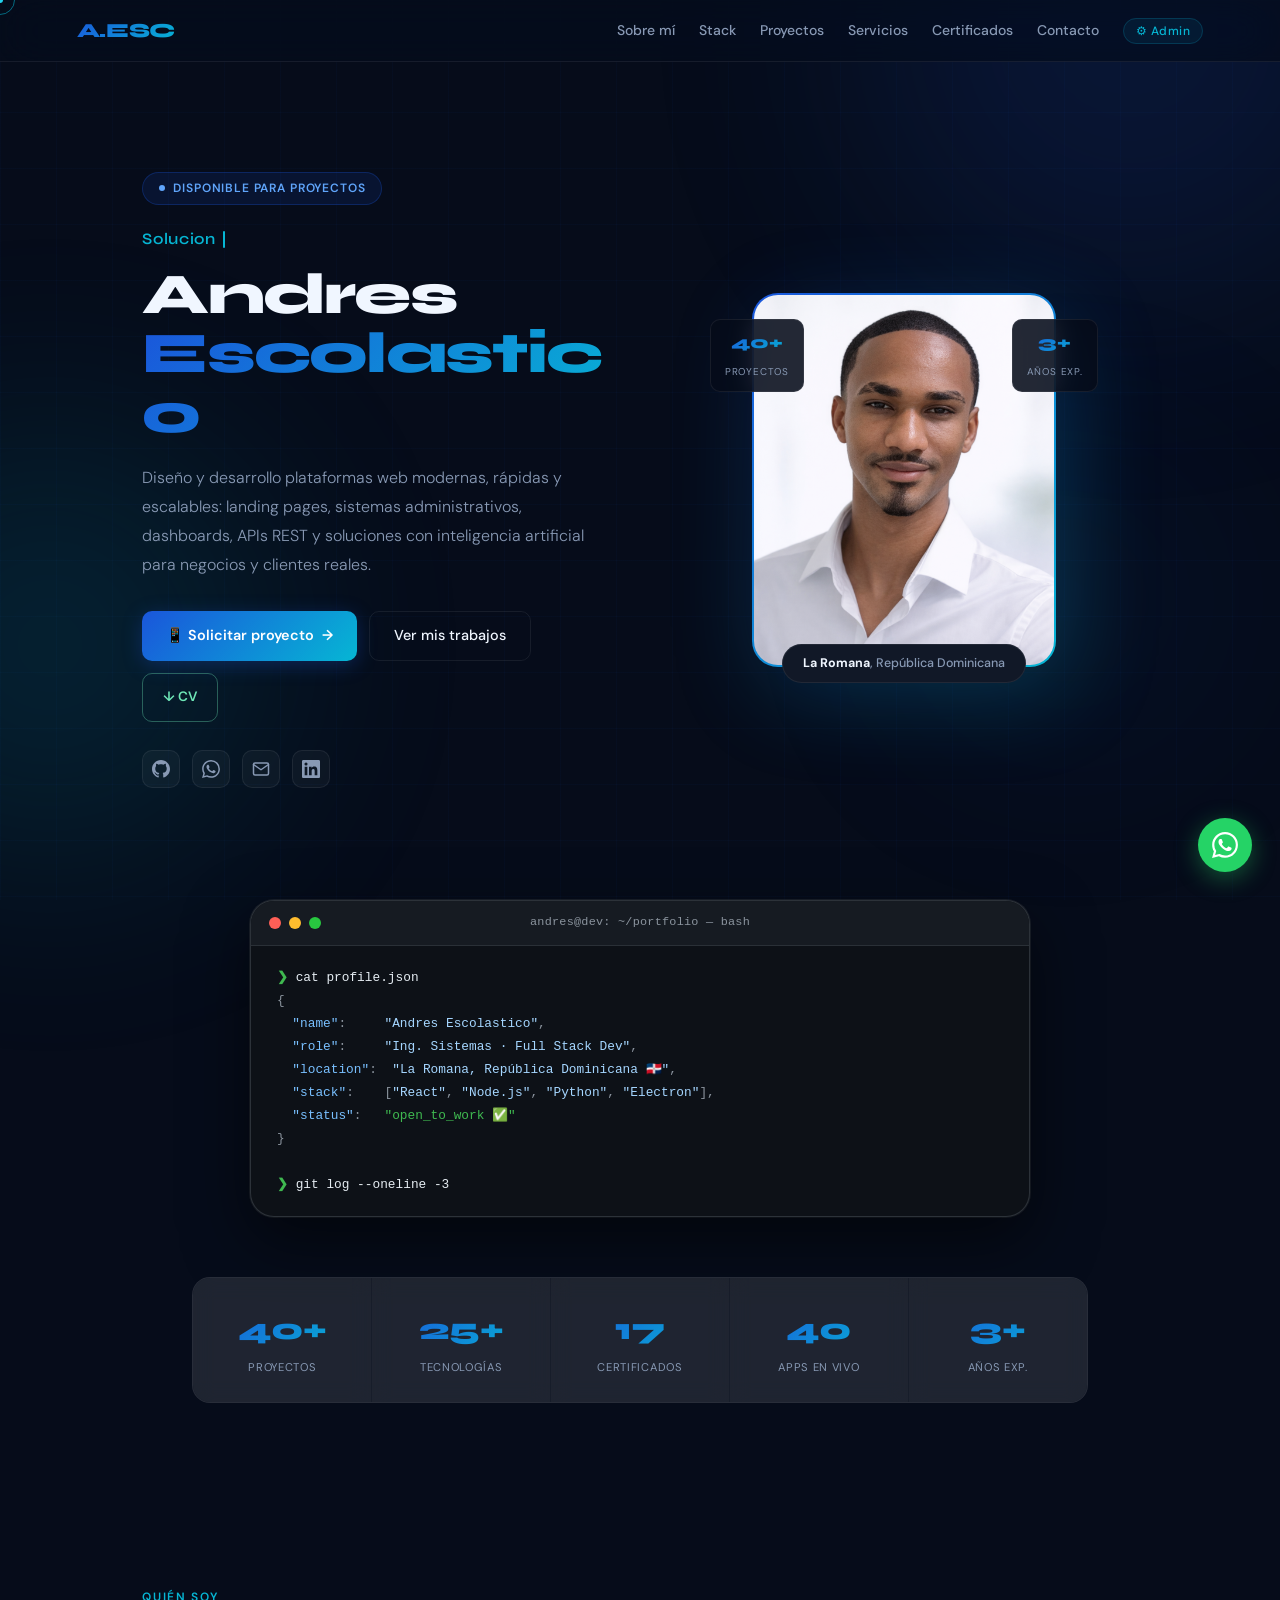
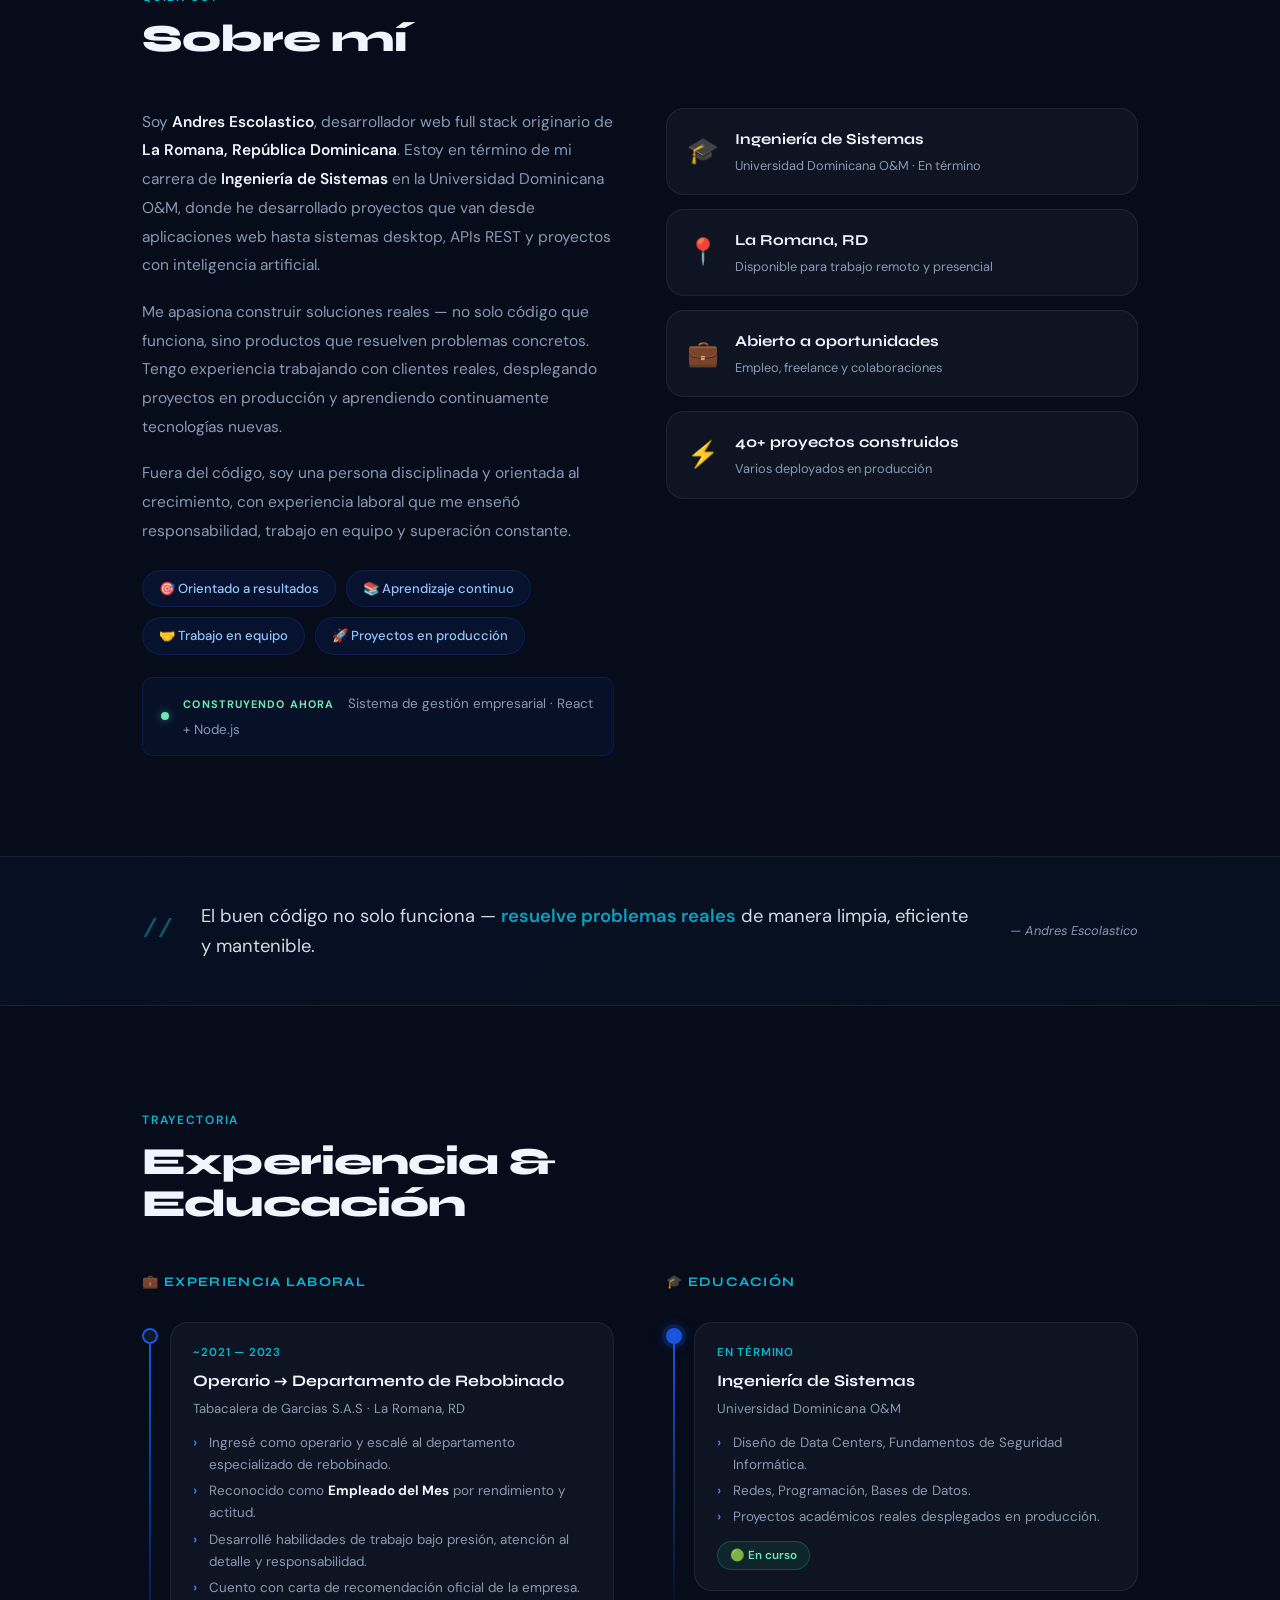
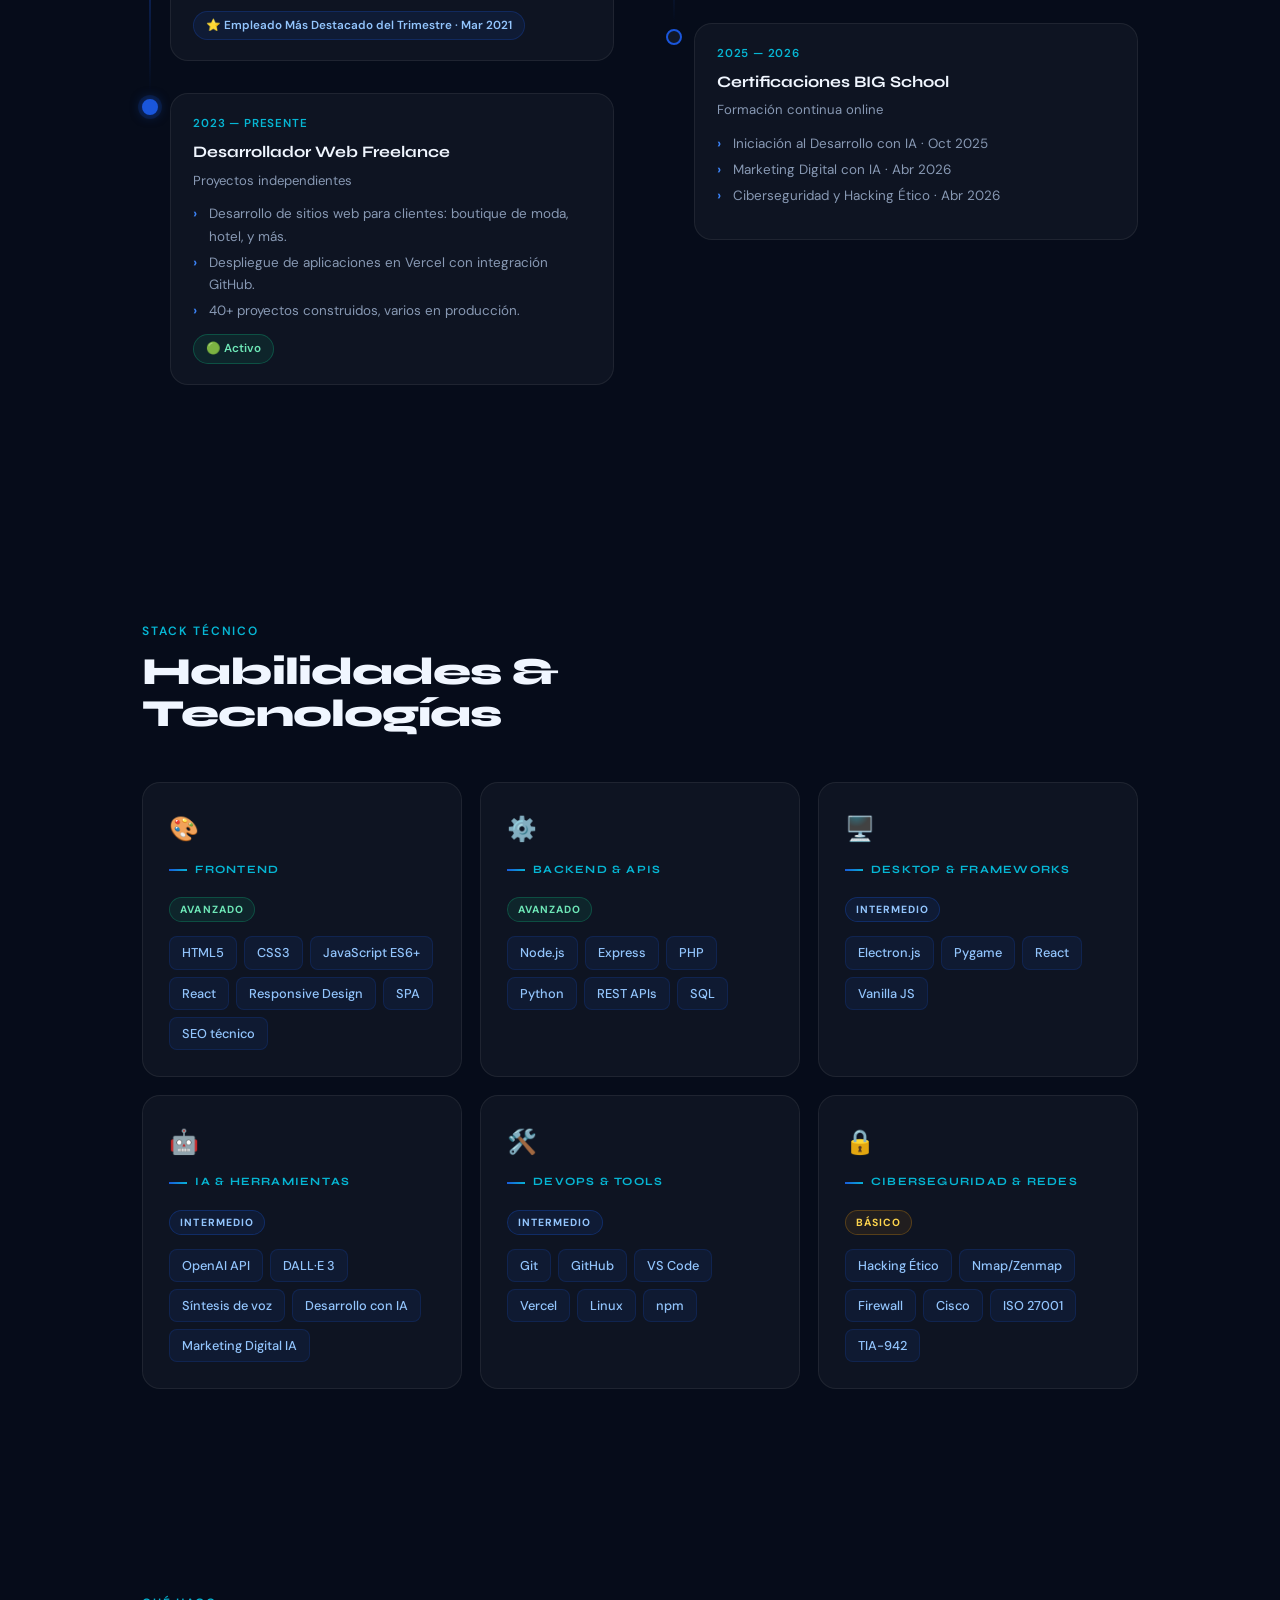
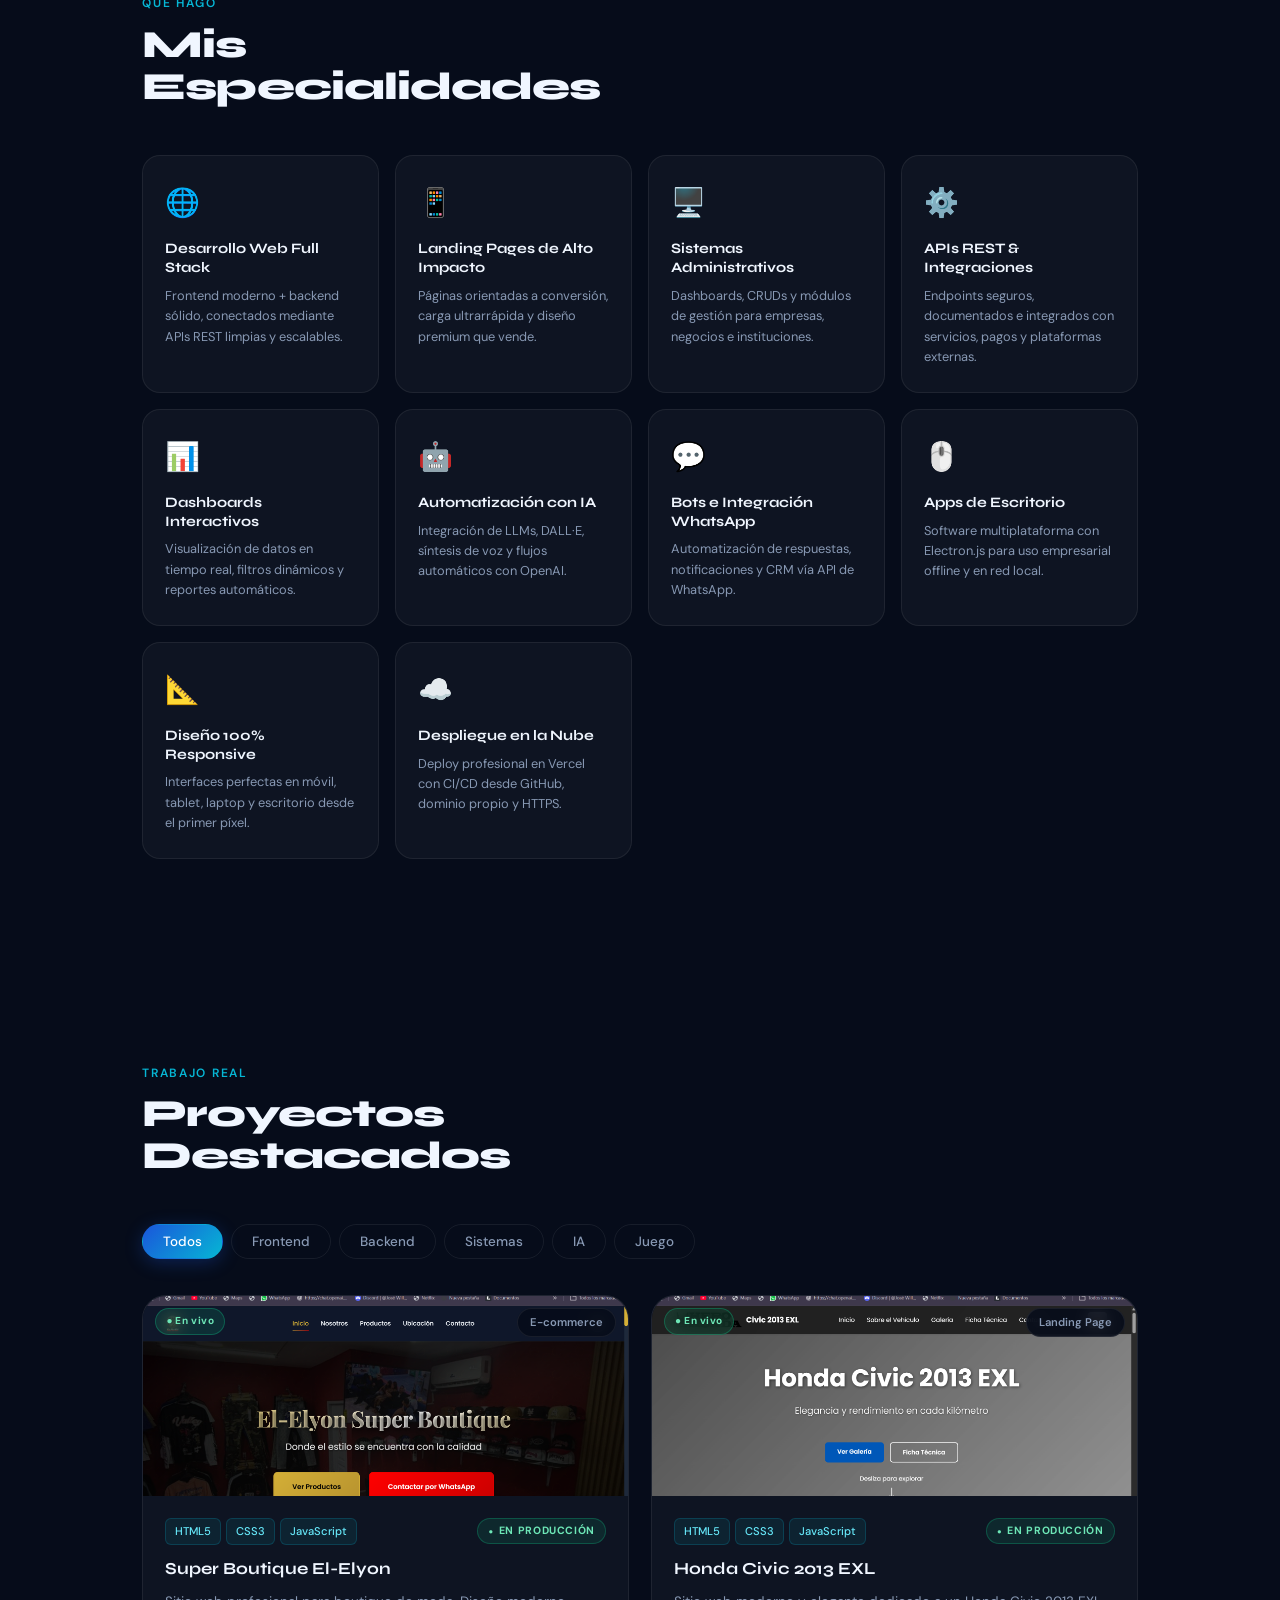
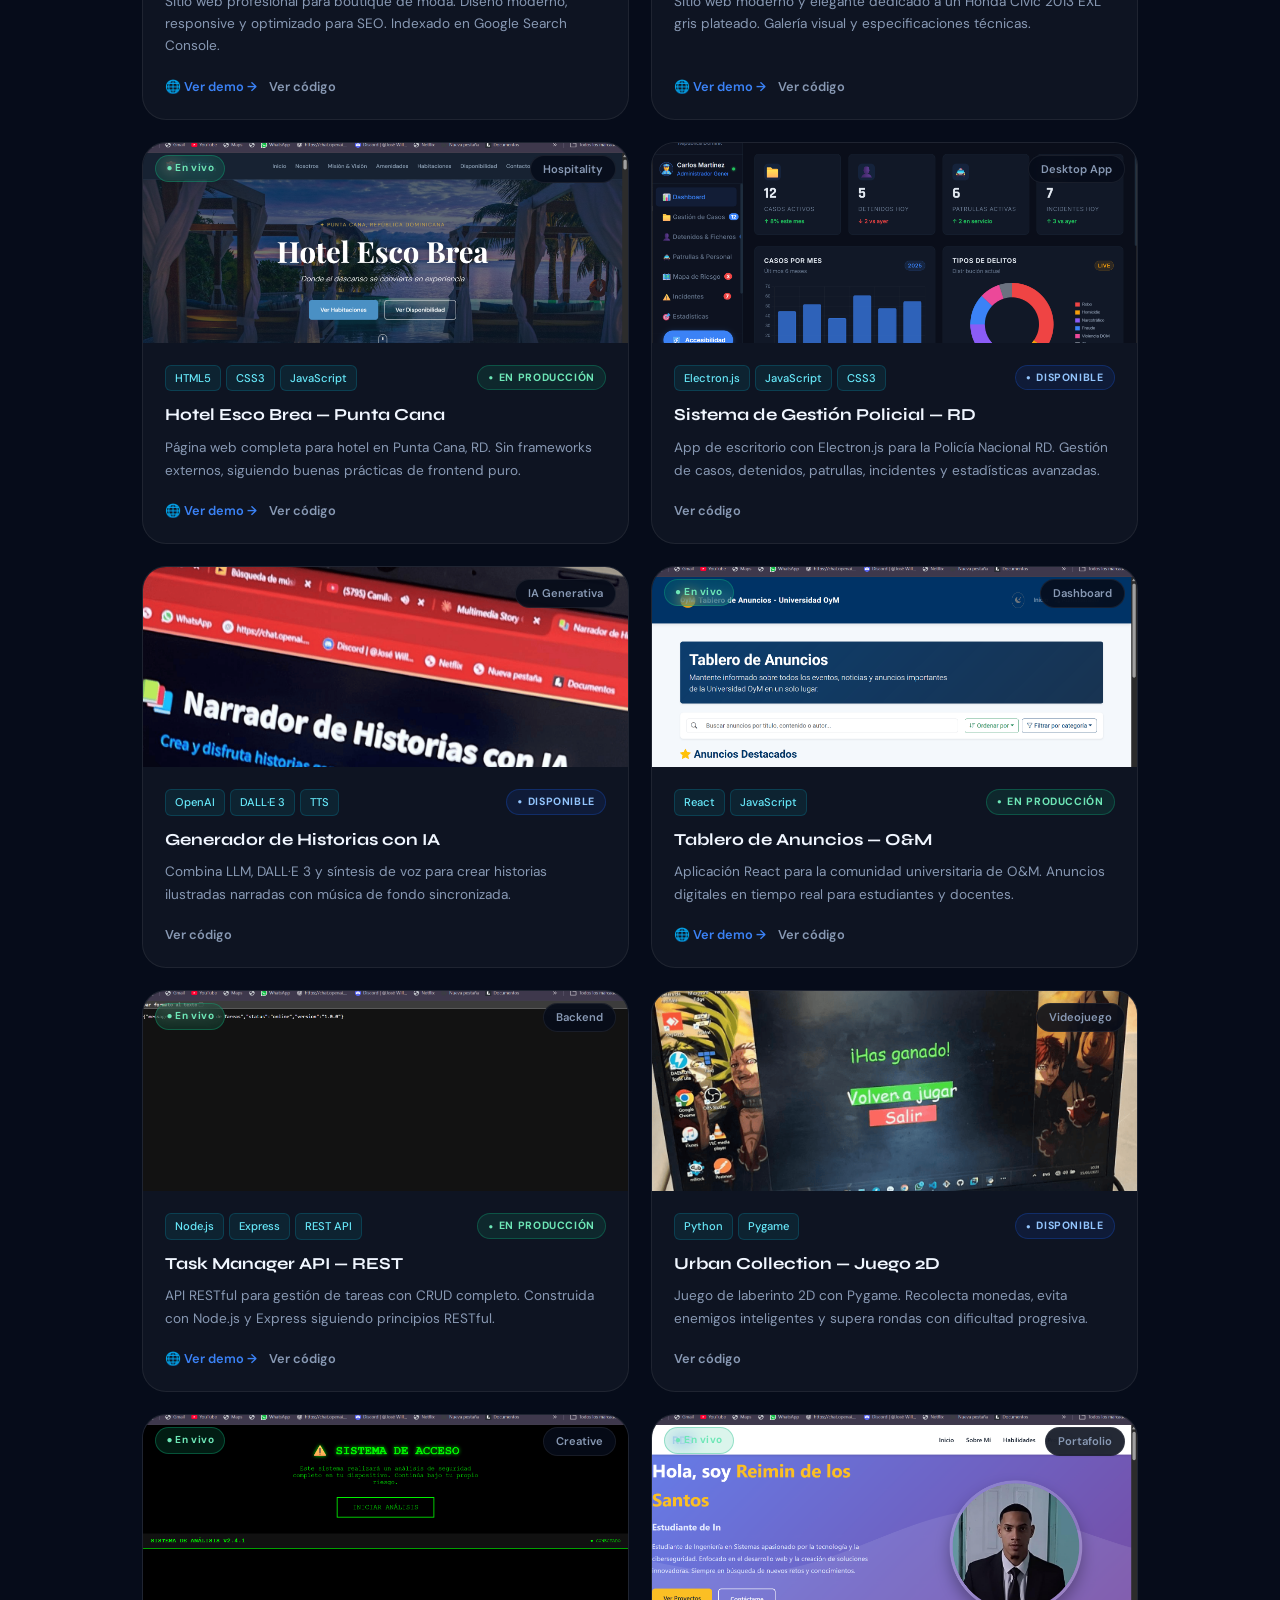
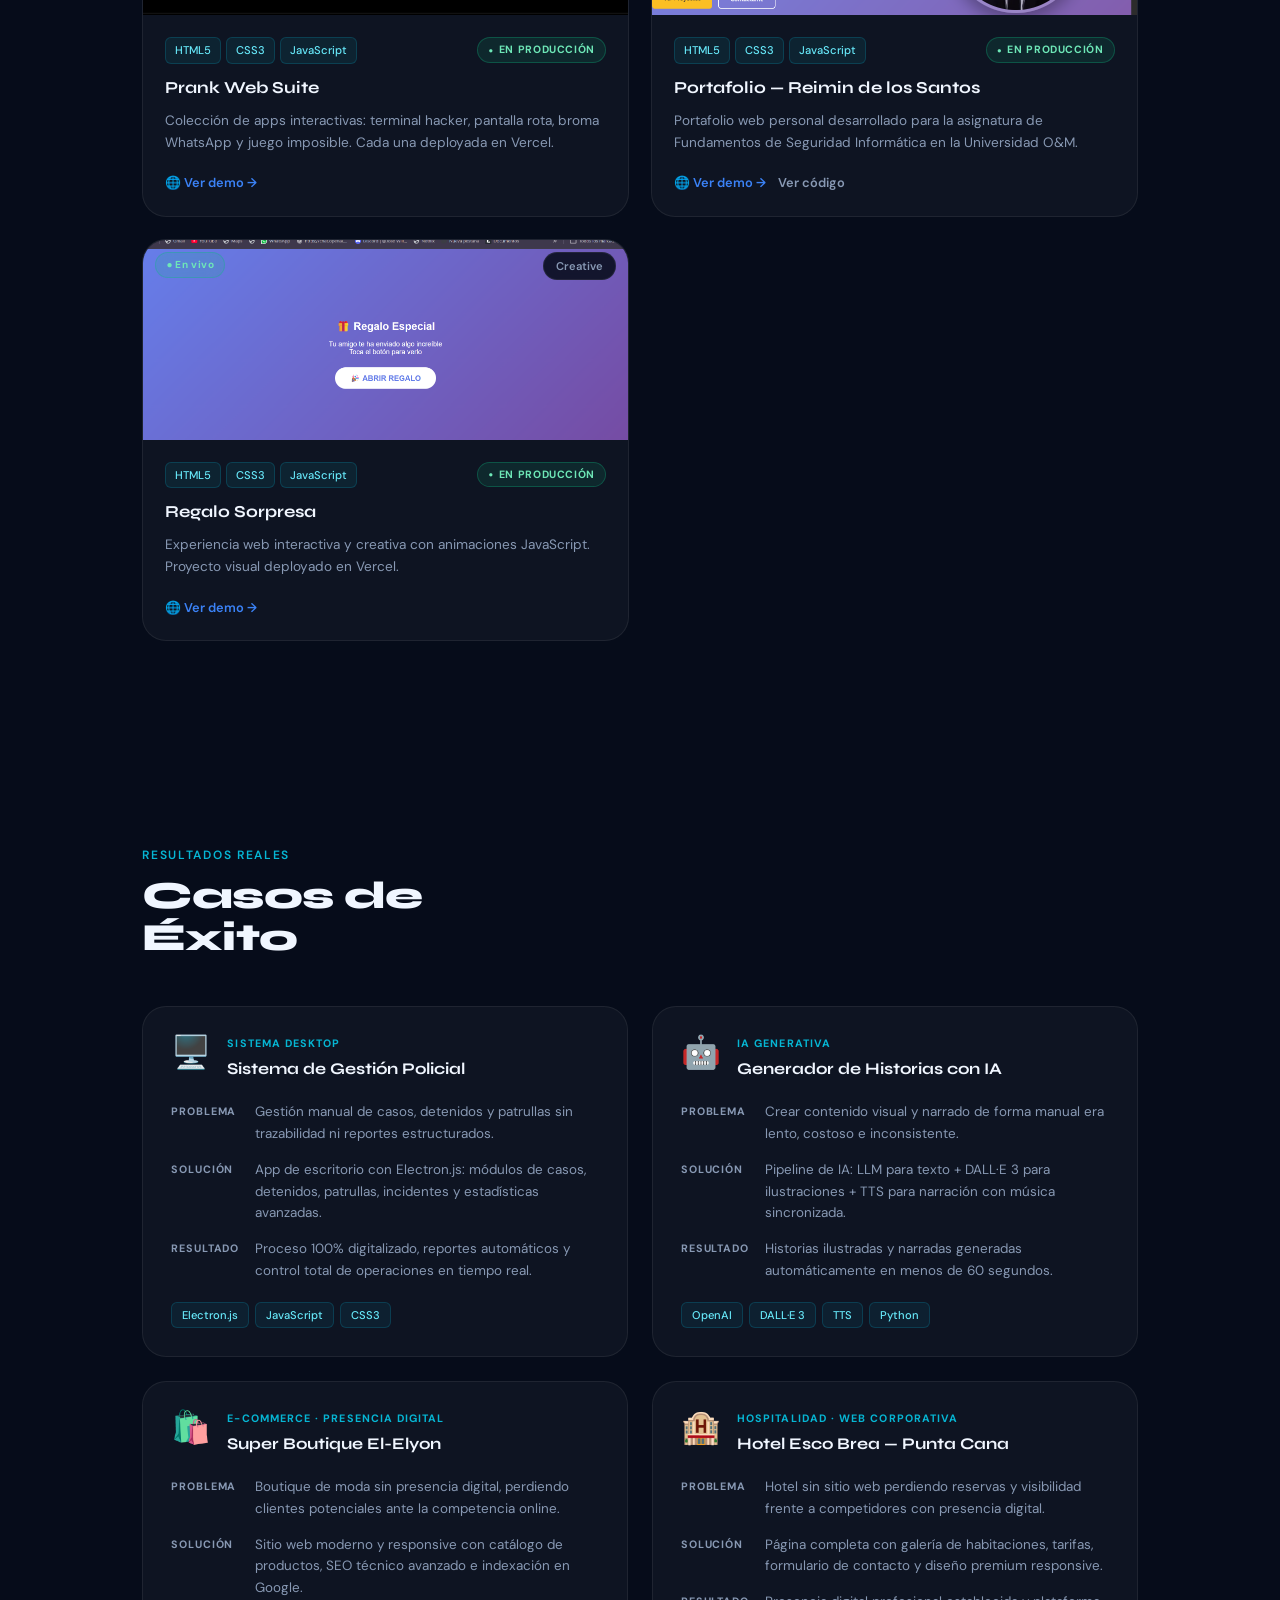
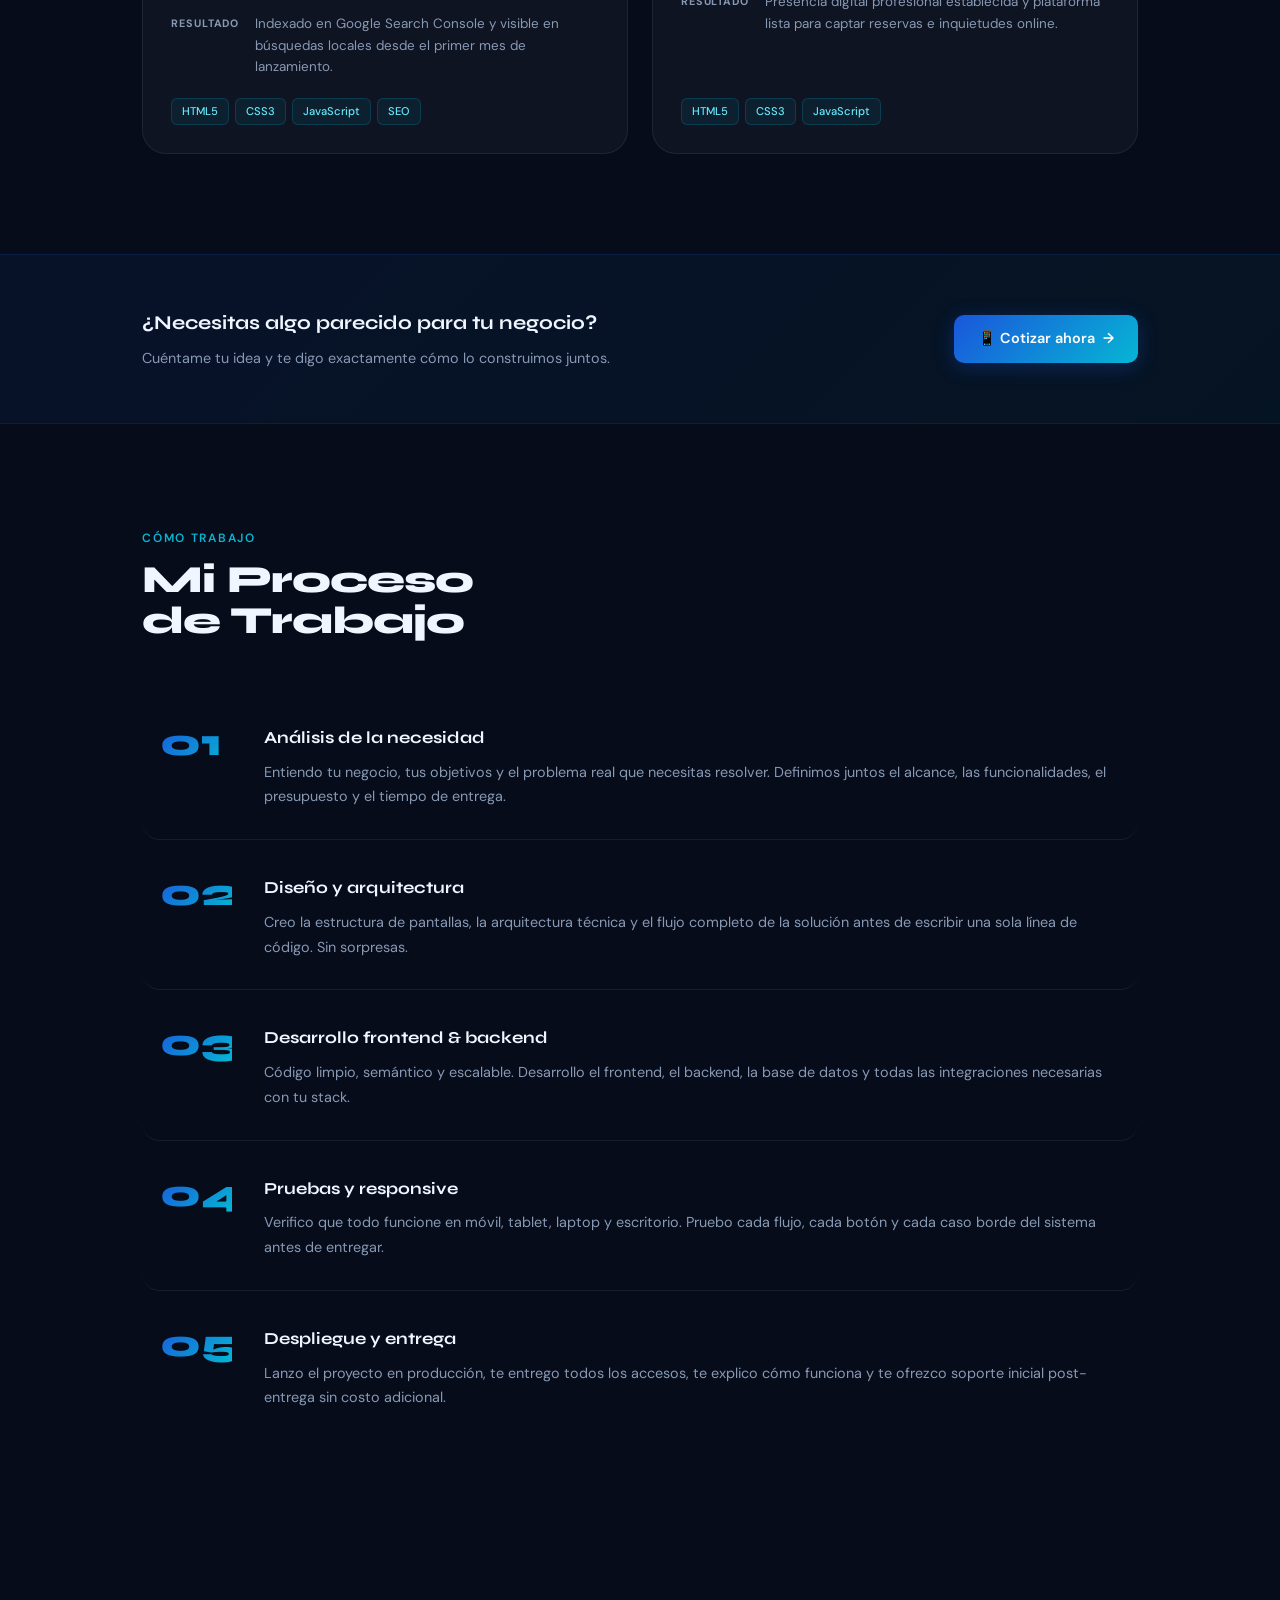
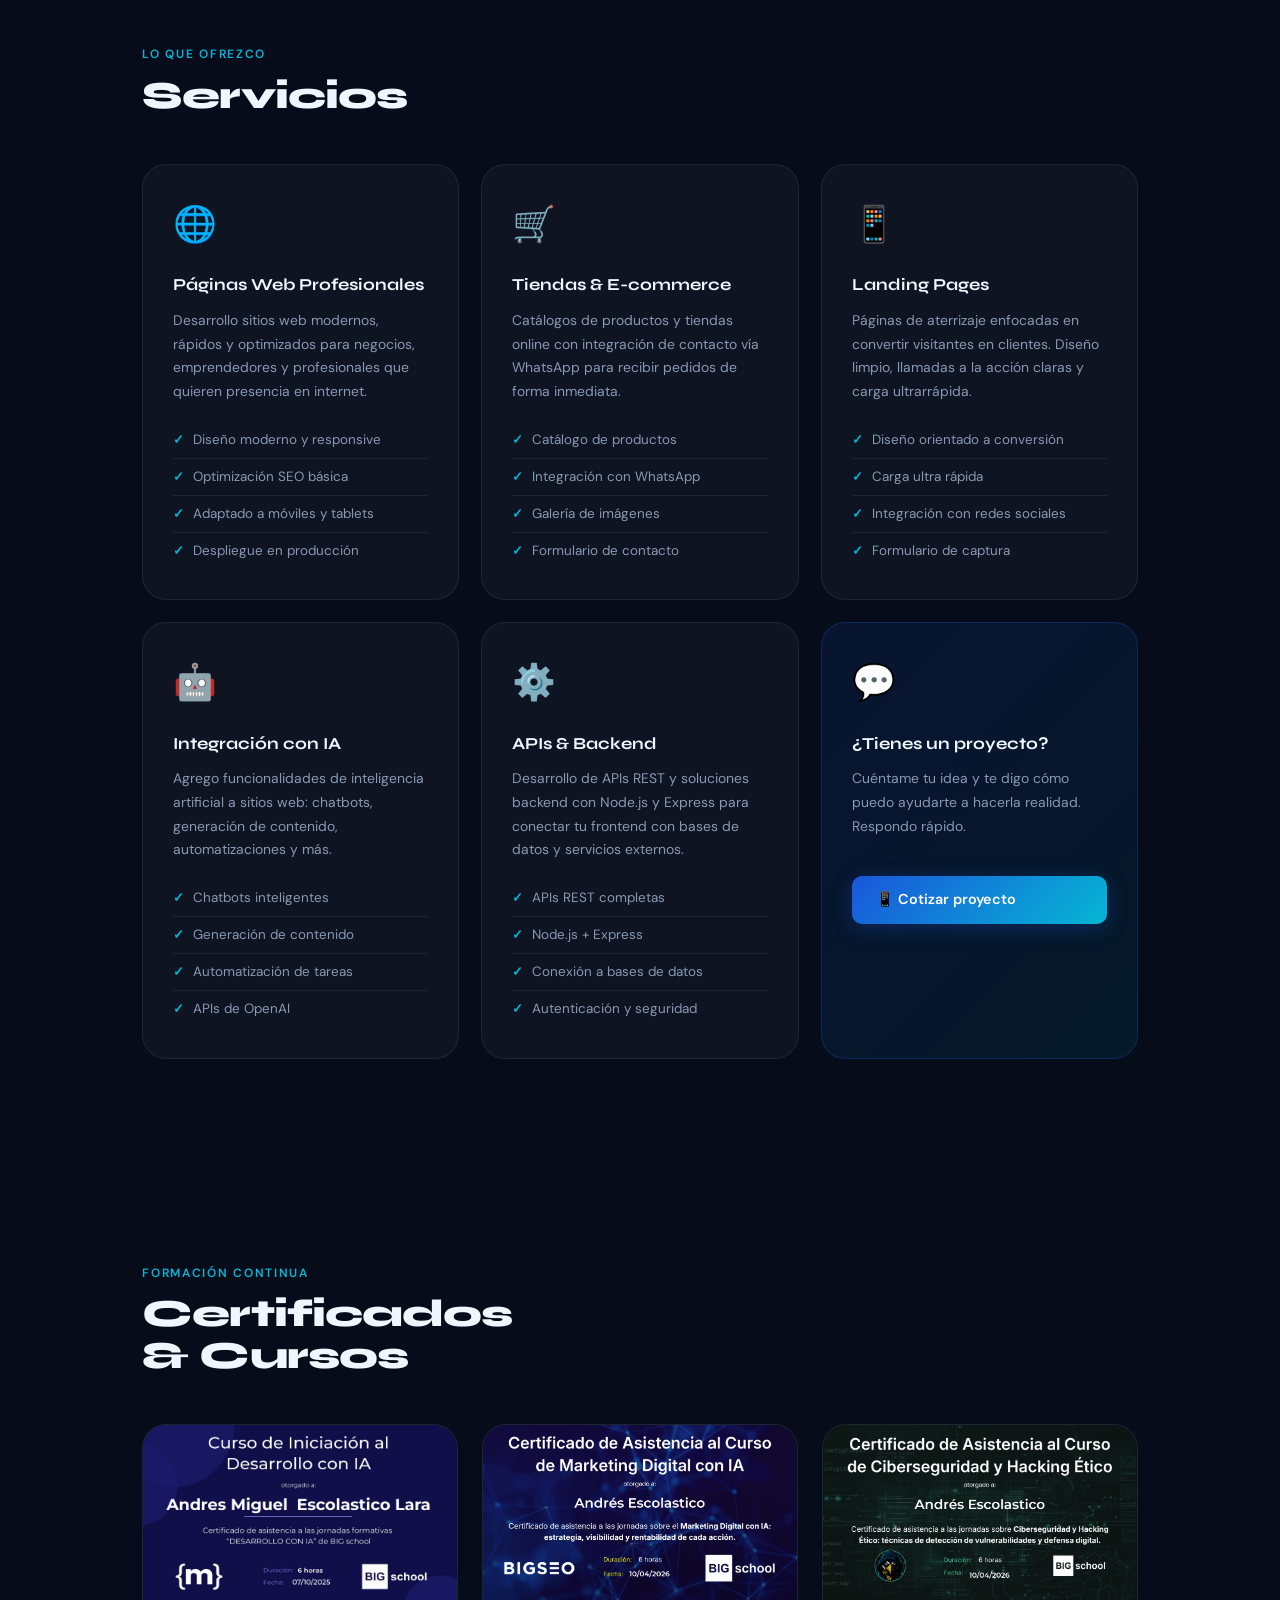
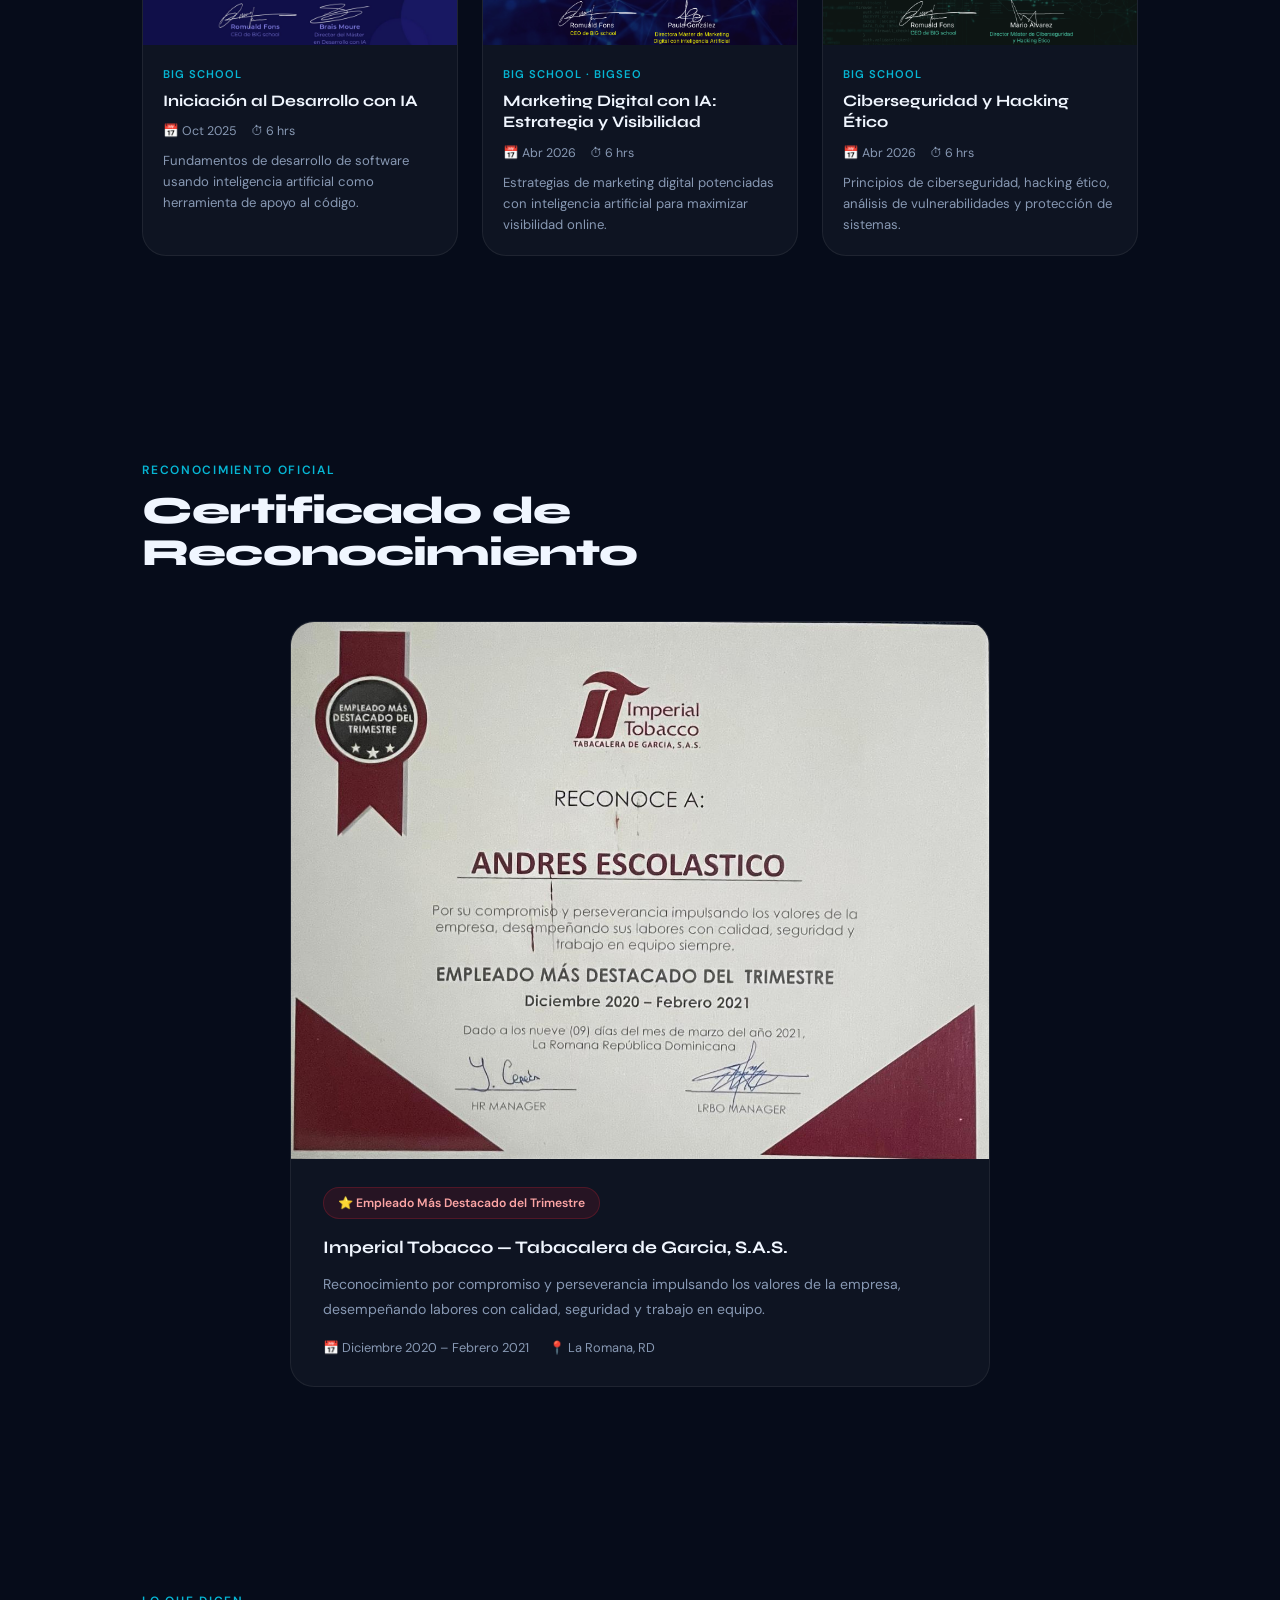
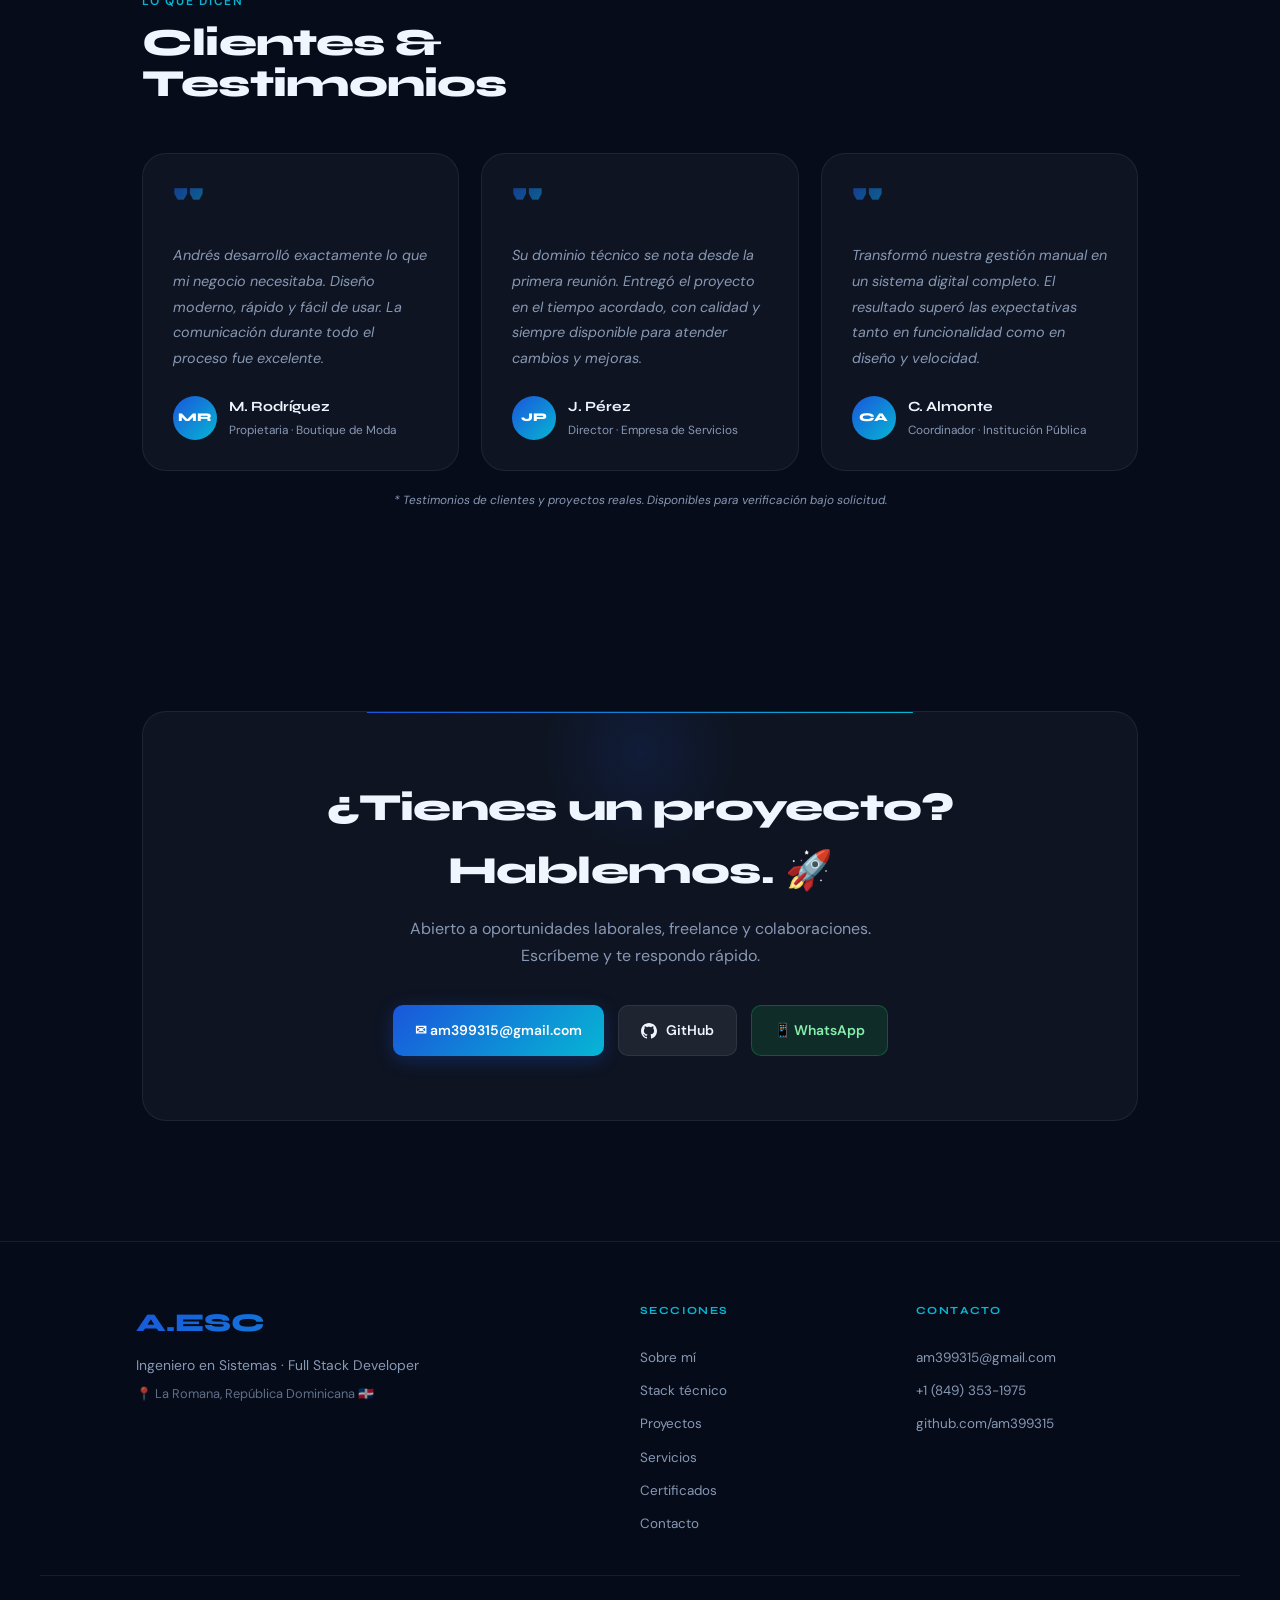
==== commit d0c3e17d: "fix: actualizar stats — 25+ tecnologias, 17 certificados, 40 apps en vivo" ====
--- a/index.html
+++ b/index.html
@@ -118,9 +118,9 @@
 <div class="stats-wrapper">
   <div class="stats-bar reveal">
     <div class="stat"><span class="stat-num" data-count="40" data-suffix="+">0</span><div class="stat-label">Proyectos</div></div>
-    <div class="stat"><span class="stat-num" data-count="8"  data-suffix="+">0</span><div class="stat-label">Tecnologías</div></div>
-    <div class="stat"><span class="stat-num" data-count="3"              >0</span><div class="stat-label">Certificados</div></div>
-    <div class="stat"><span class="stat-num" data-count="10"             >0</span><div class="stat-label">Apps en vivo</div></div>
+    <div class="stat"><span class="stat-num" data-count="25" data-suffix="+">0</span><div class="stat-label">Tecnologías</div></div>
+    <div class="stat"><span class="stat-num" data-count="17"              >0</span><div class="stat-label">Certificados</div></div>
+    <div class="stat"><span class="stat-num" data-count="40"             >0</span><div class="stat-label">Apps en vivo</div></div>
     <div class="stat"><span class="stat-num" data-count="3"  data-suffix="+">0</span><div class="stat-label">Años exp.</div></div>
   </div>
 </div>
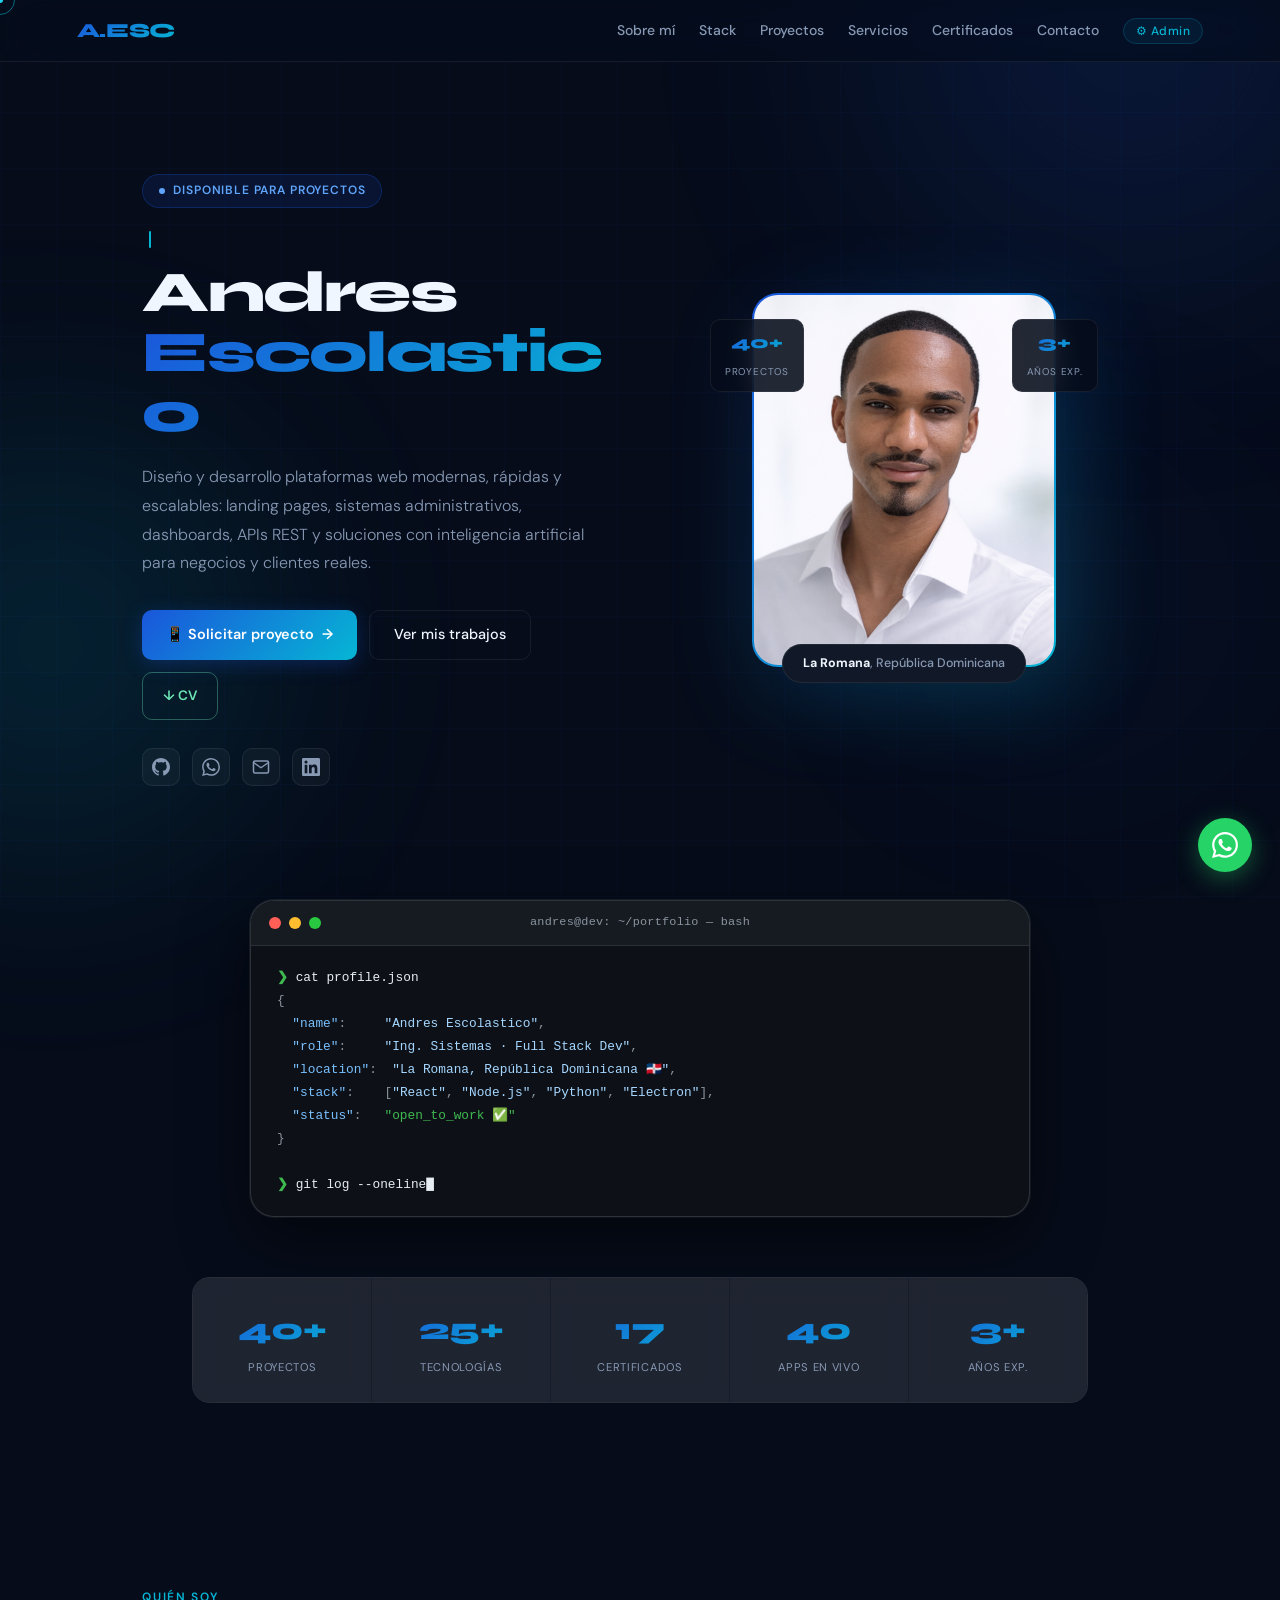
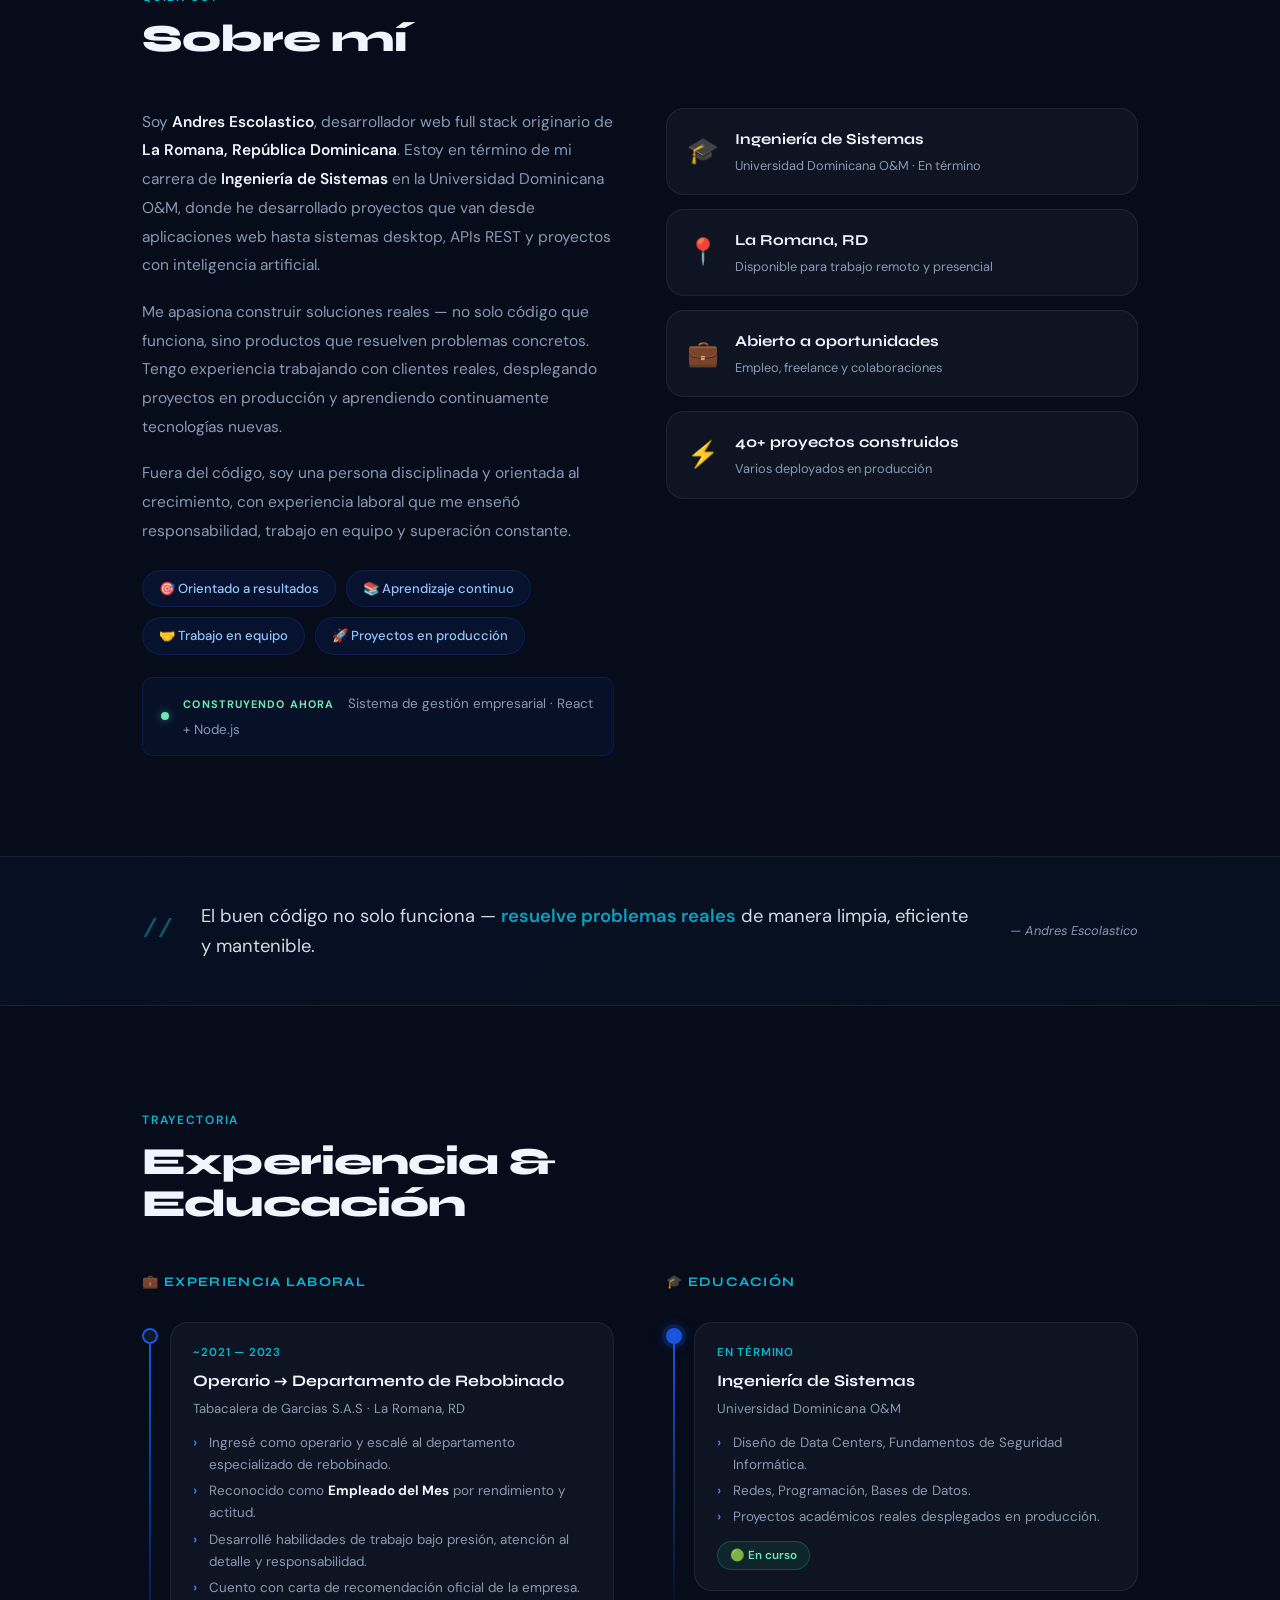
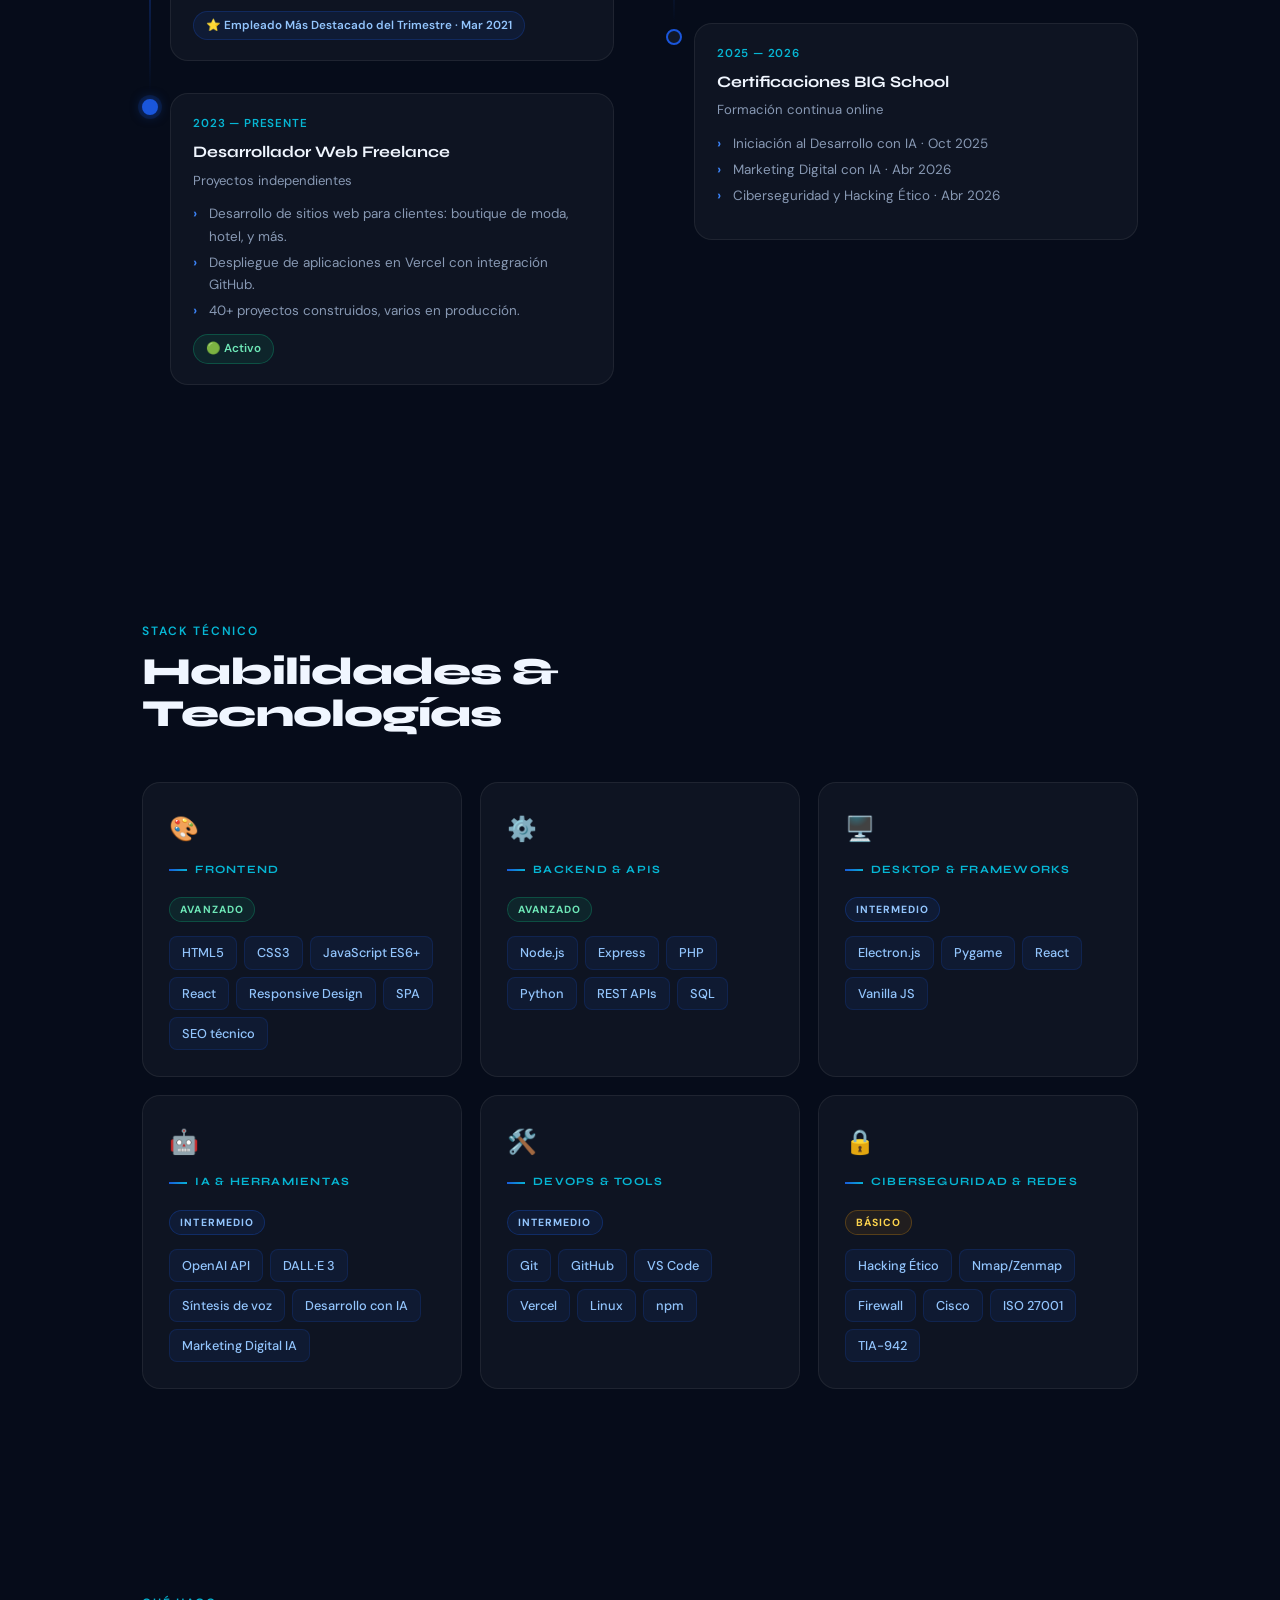
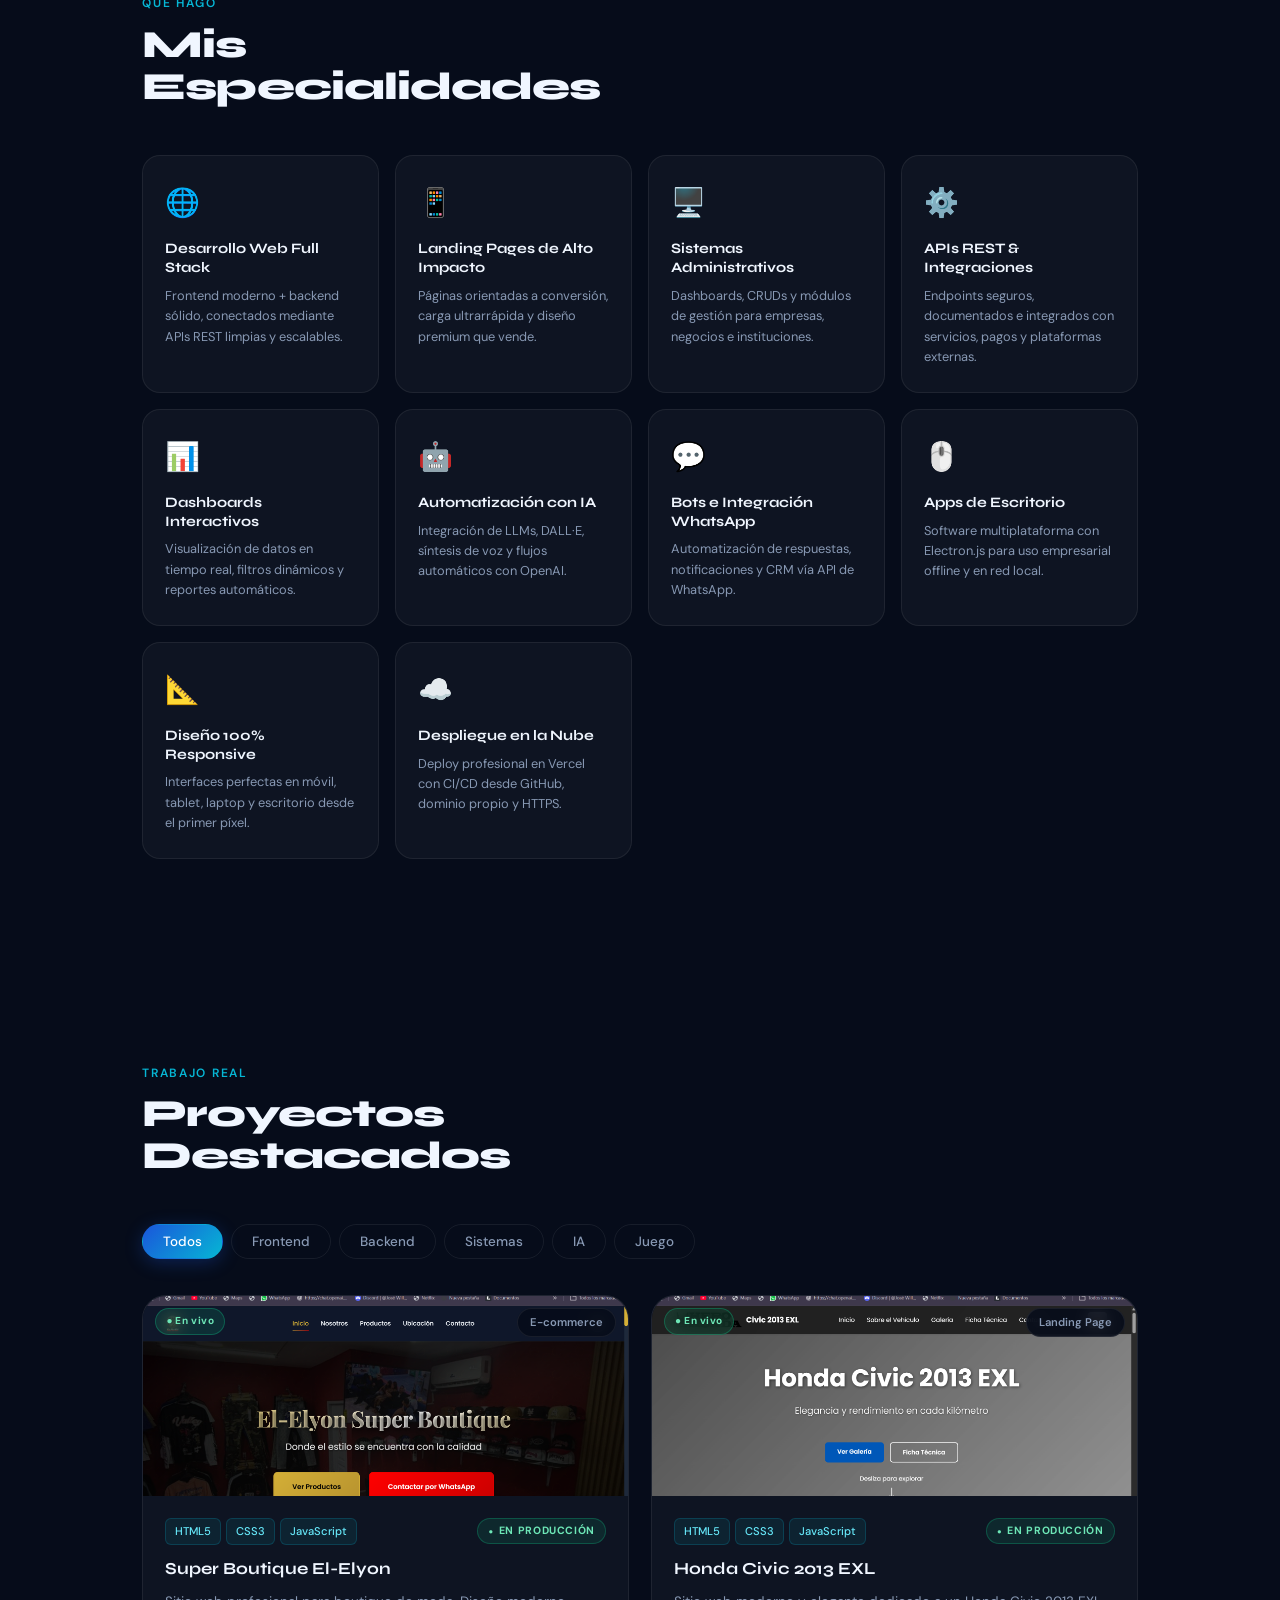
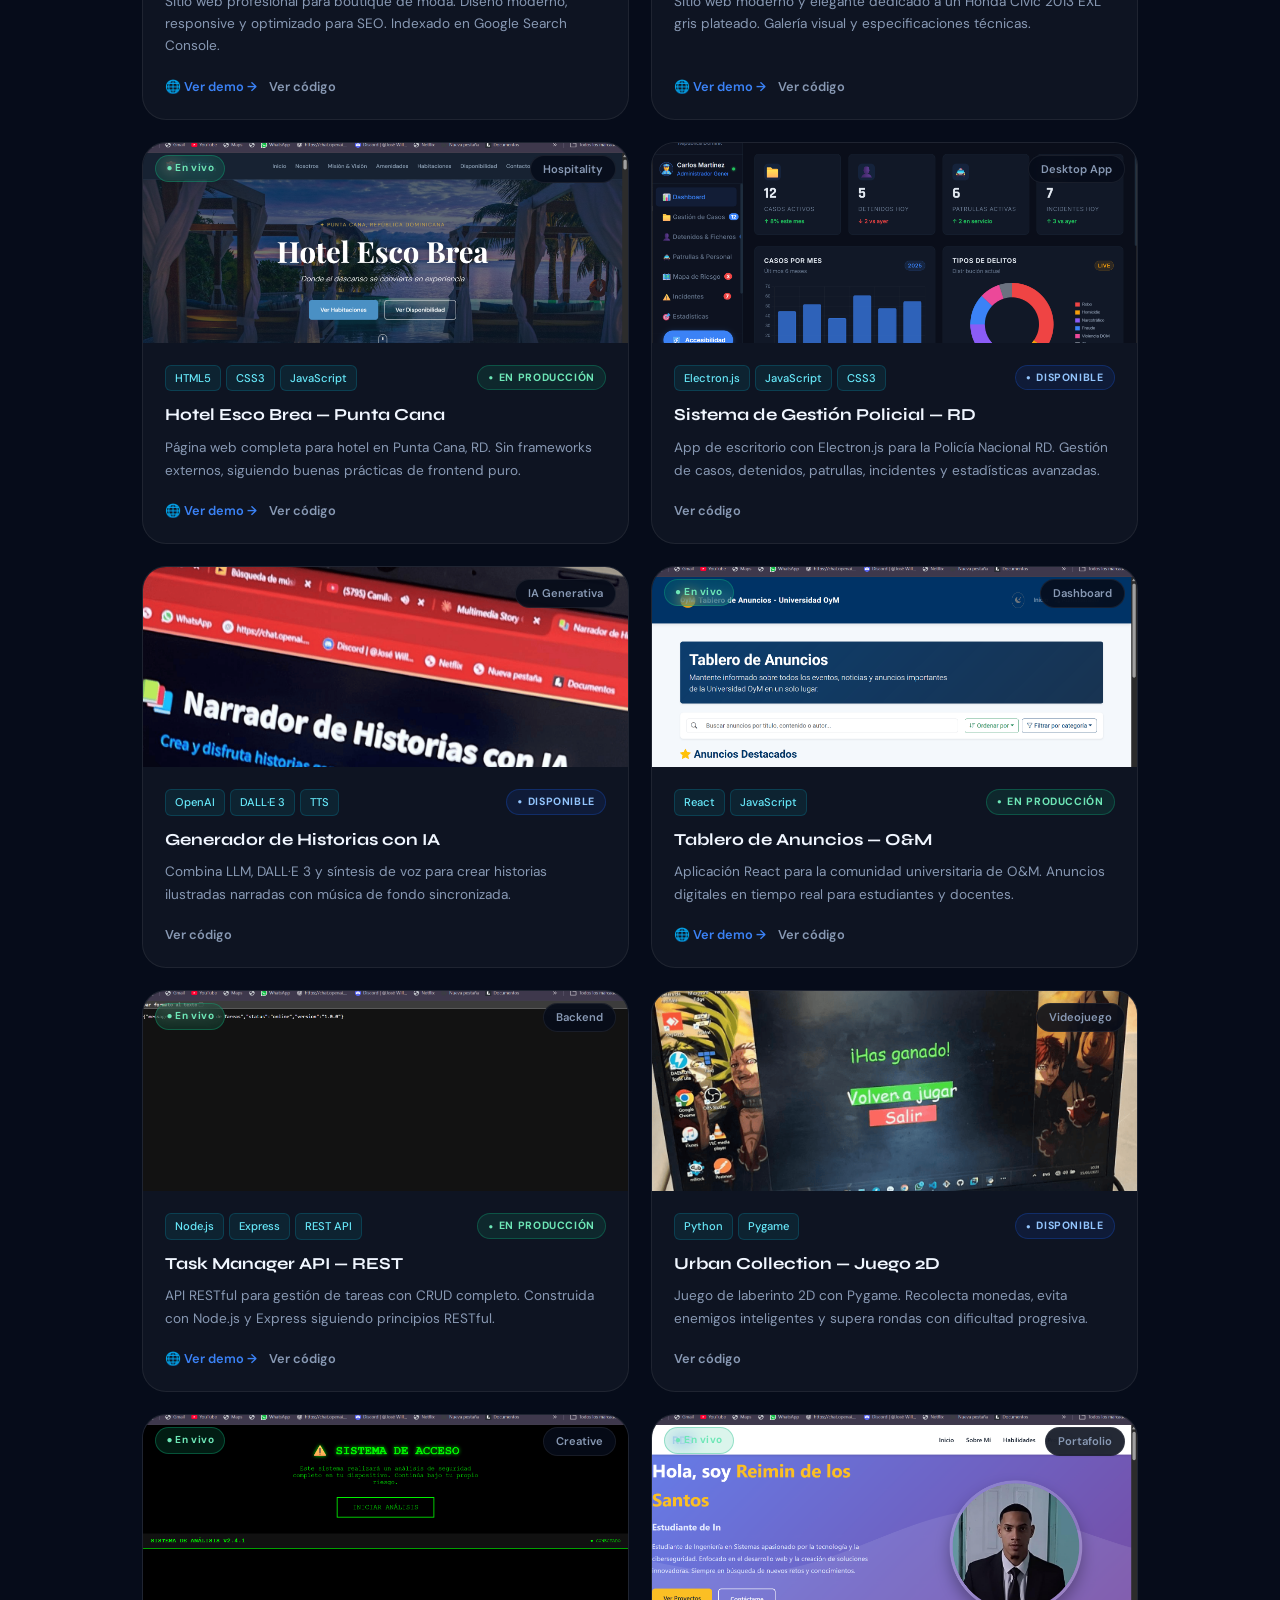
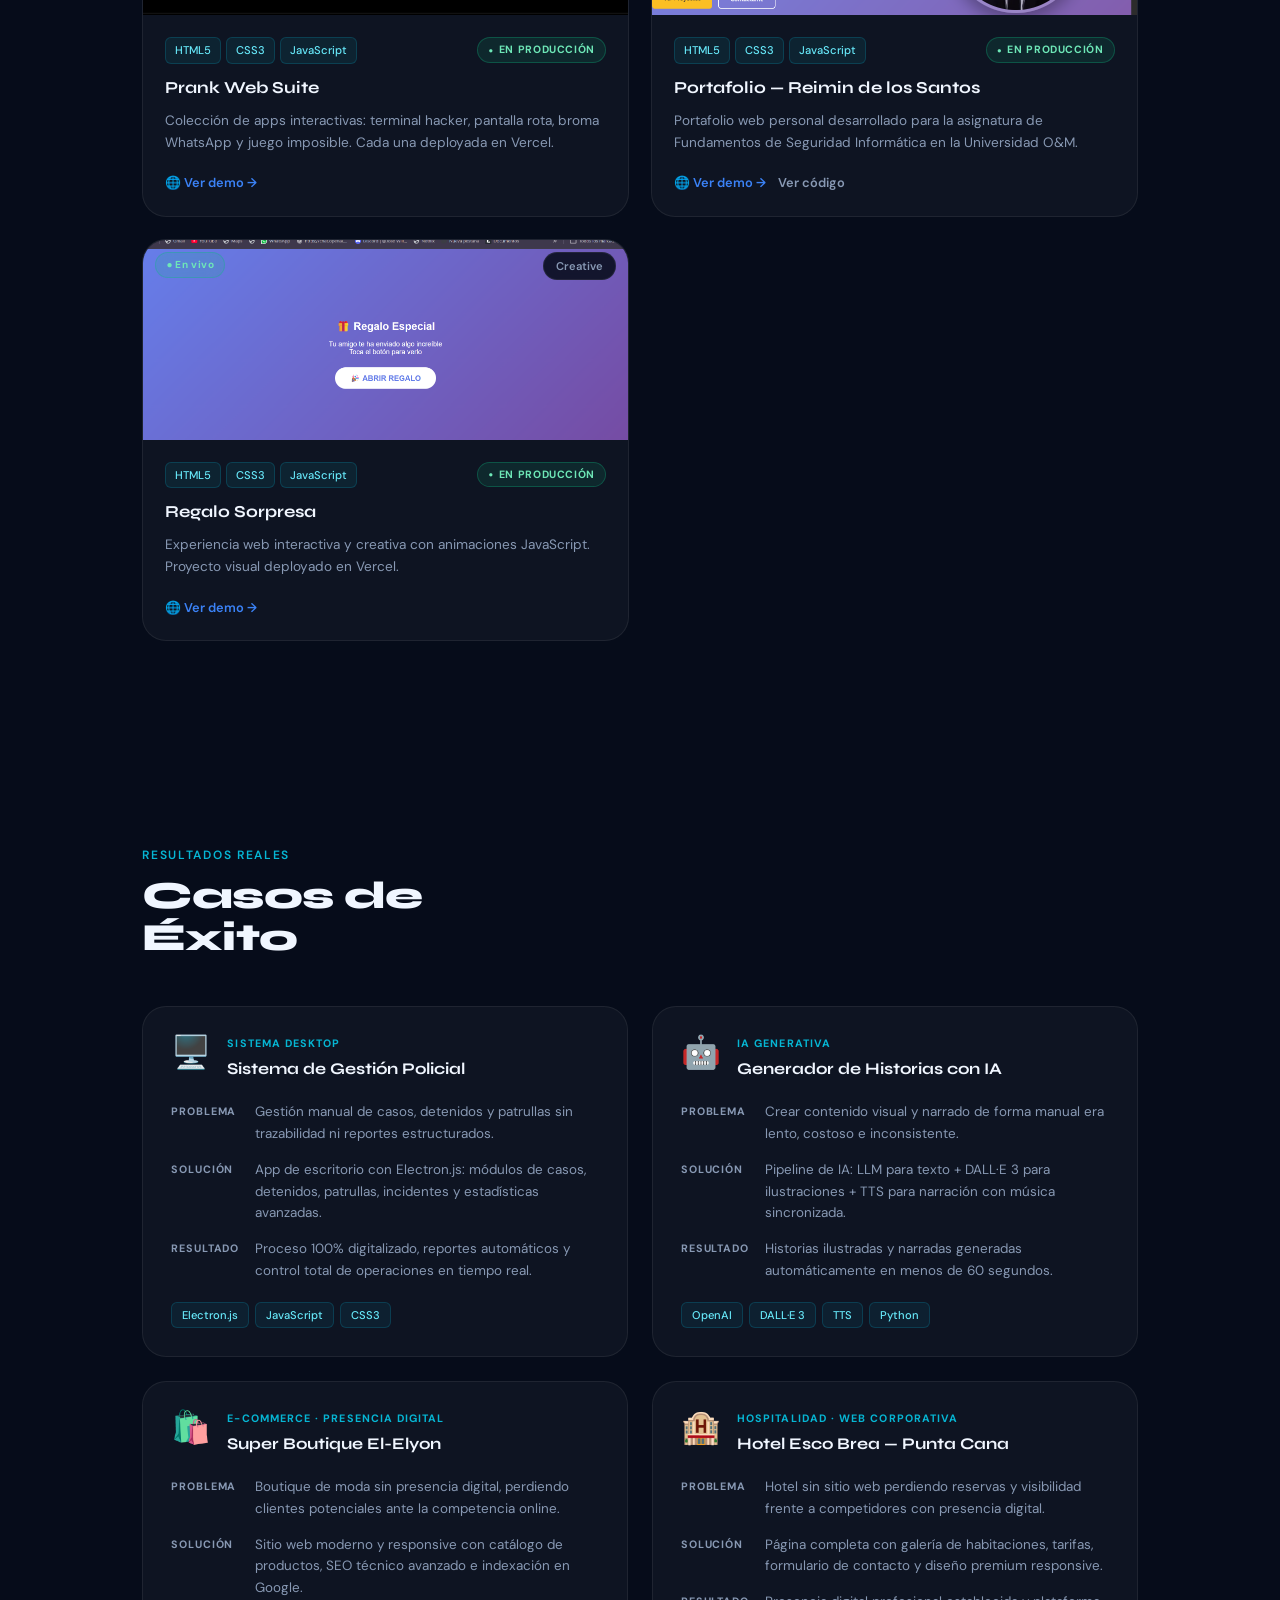
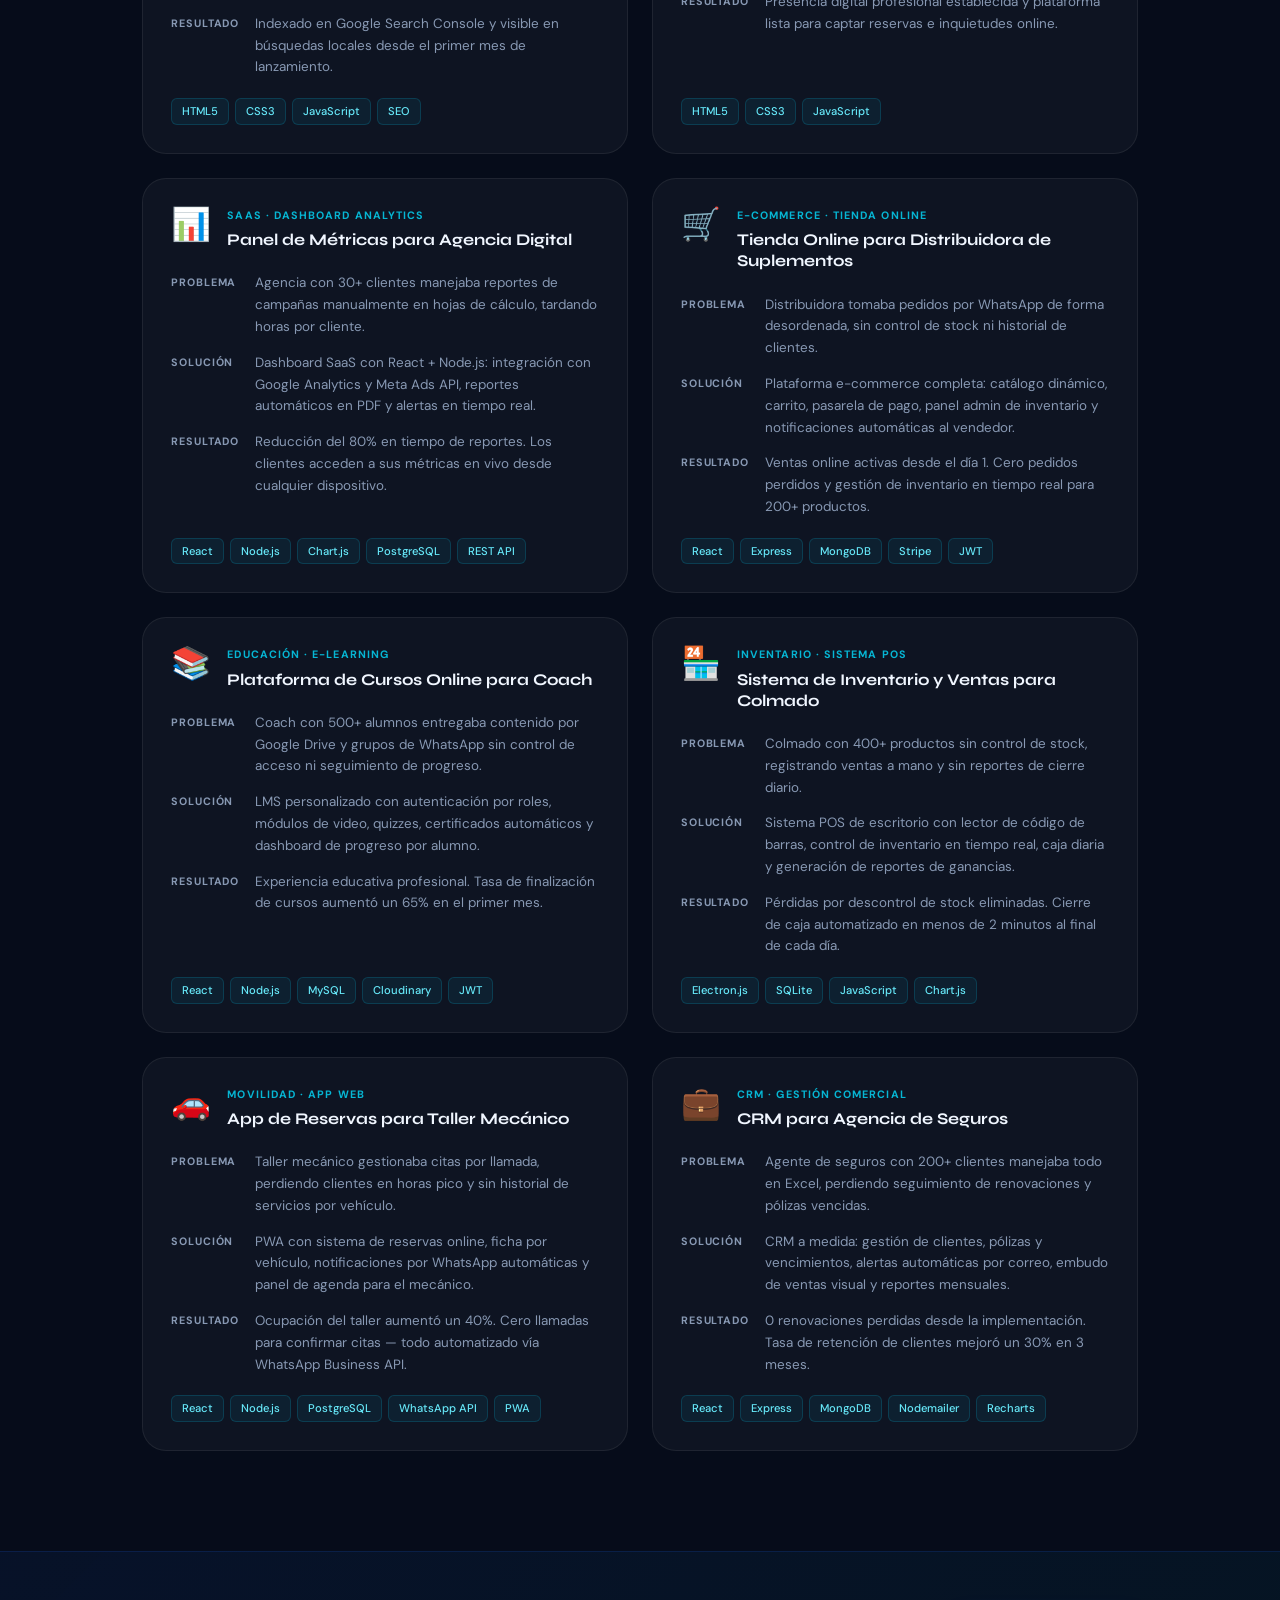
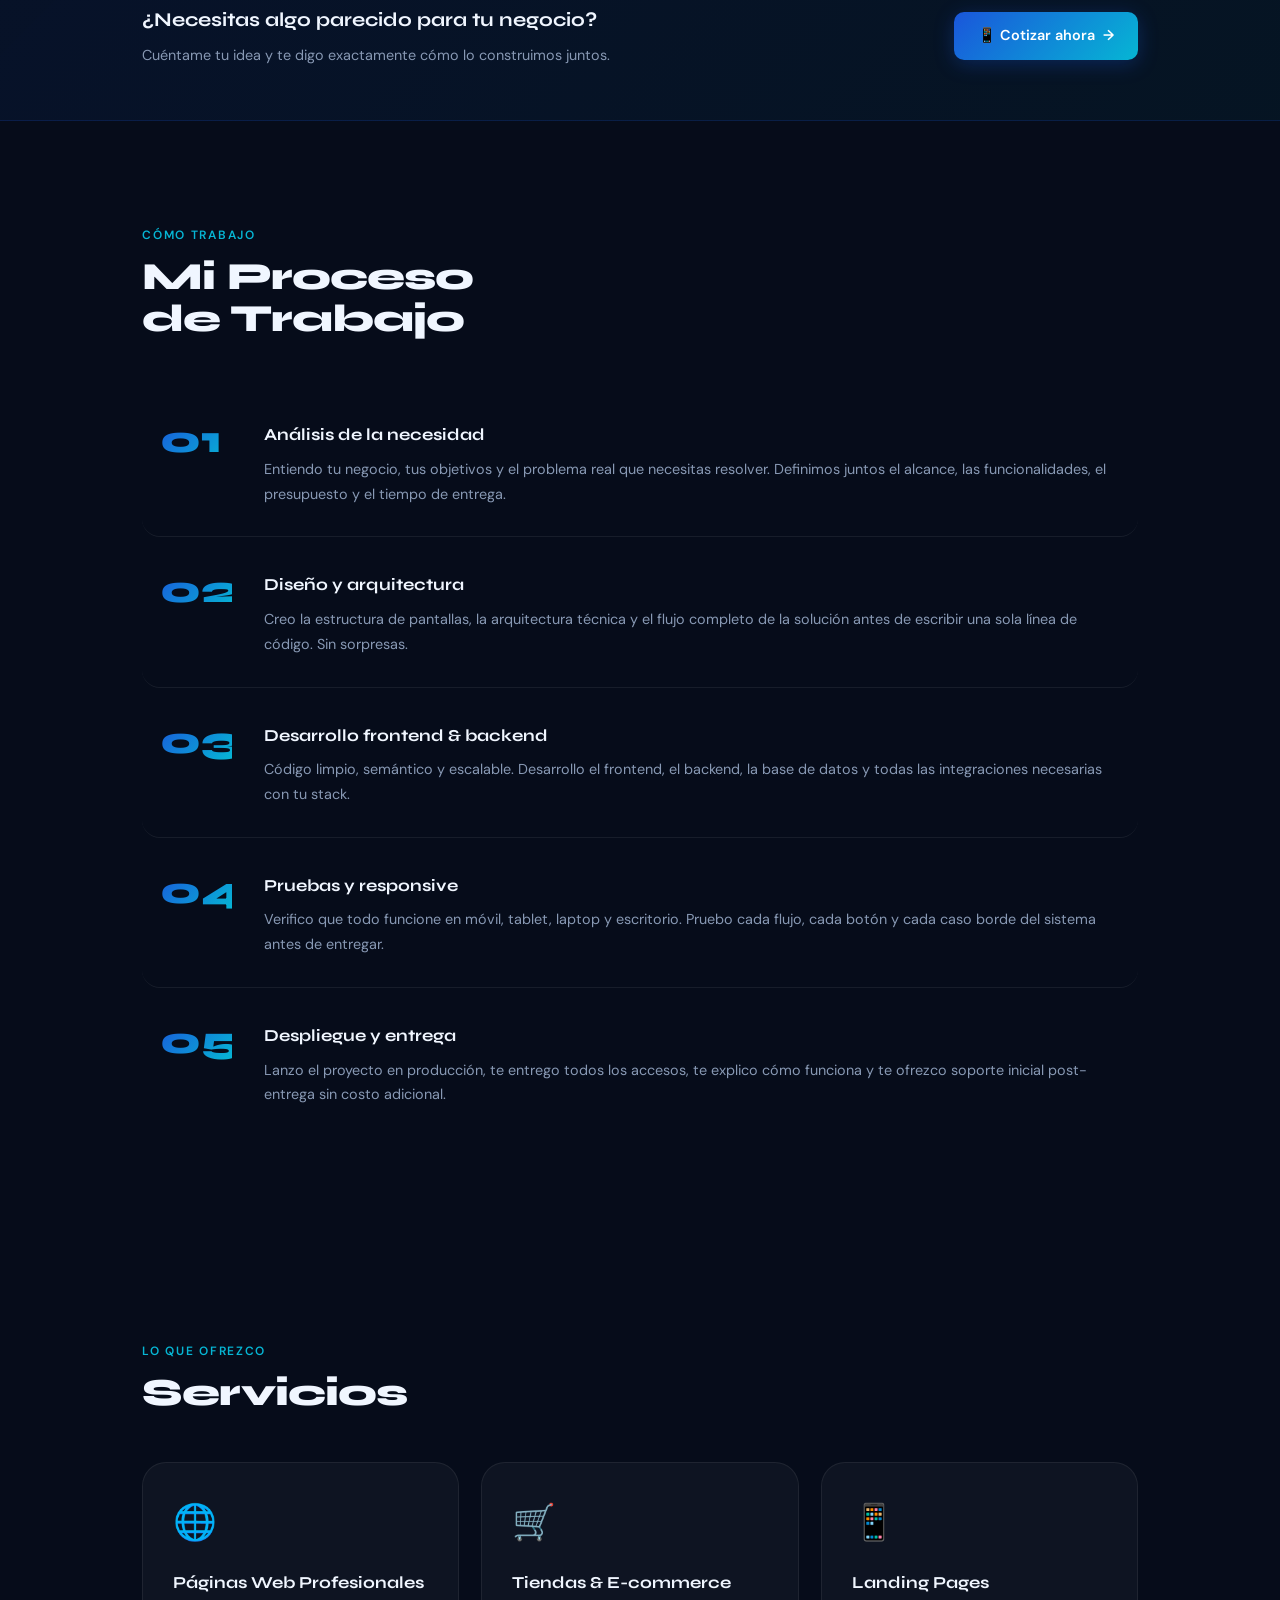
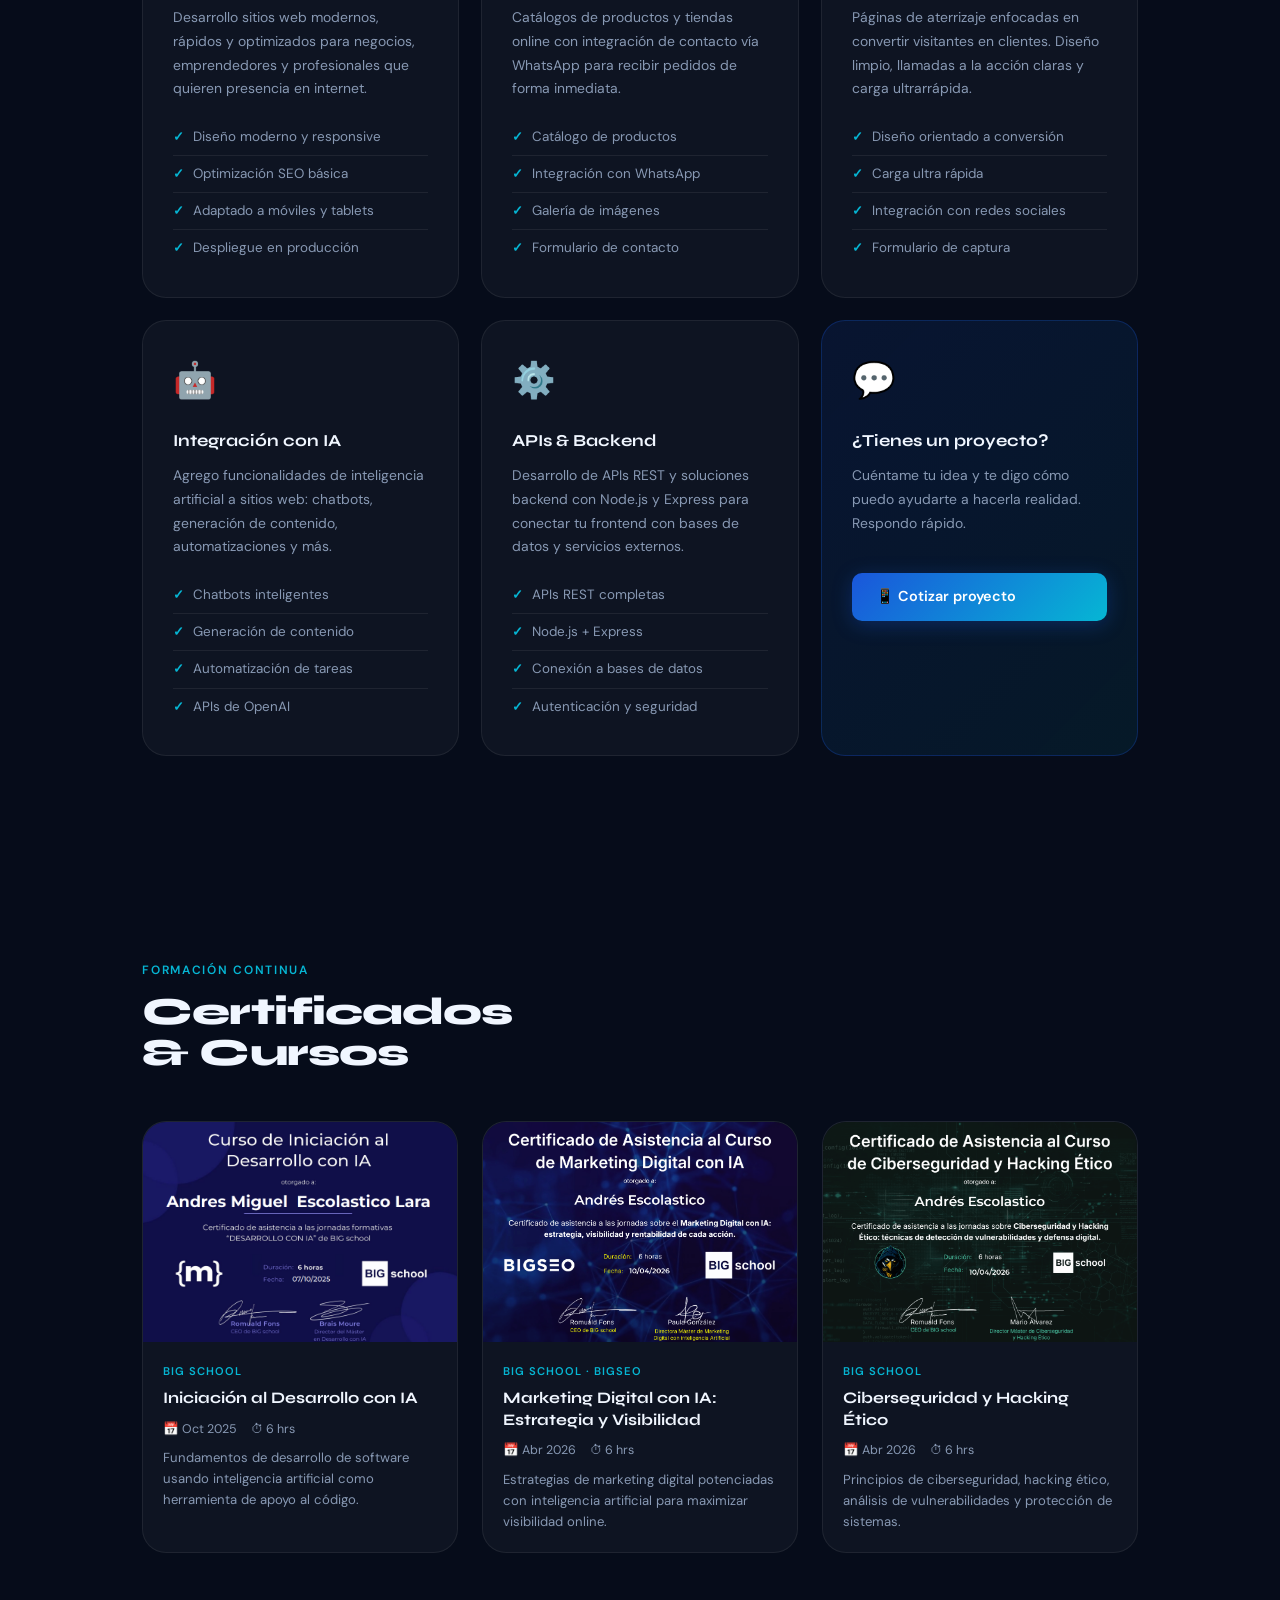
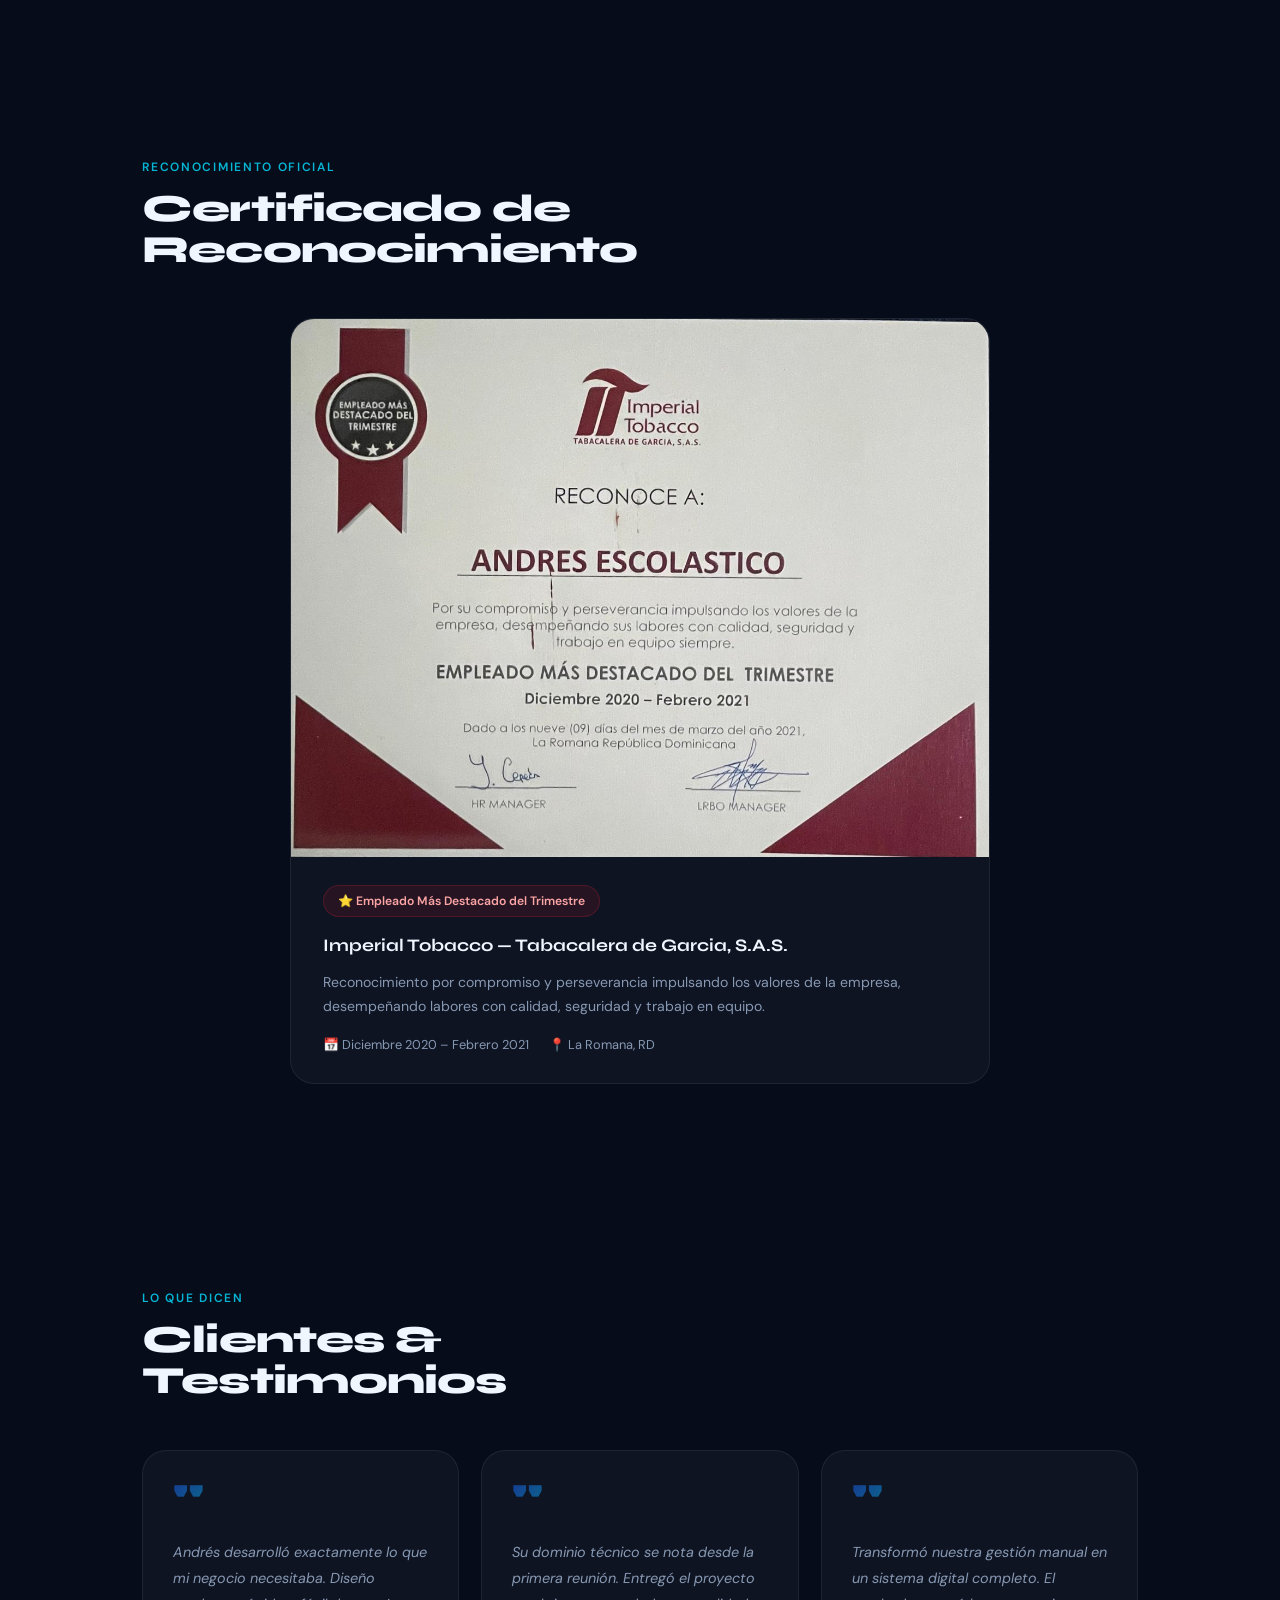
==== commit 3264d8dd: "feat: agregar 6 nuevos casos de exito full stack (dashboard, ecommerce, LMS, POS, reservas, CRM)" ====
--- a/index.html
+++ b/index.html
@@ -520,6 +520,114 @@
         </div>
       </div>
 
+      <div class="caso-card">
+        <div class="caso-header">
+          <span class="caso-icon">📊</span>
+          <div>
+            <div class="caso-cat">SaaS · Dashboard Analytics</div>
+            <div class="caso-title">Panel de Métricas para Agencia Digital</div>
+          </div>
+        </div>
+        <div class="caso-body">
+          <div class="caso-row"><span class="caso-label">Problema</span><p>Agencia con 30+ clientes manejaba reportes de campañas manualmente en hojas de cálculo, tardando horas por cliente.</p></div>
+          <div class="caso-row"><span class="caso-label">Solución</span><p>Dashboard SaaS con React + Node.js: integración con Google Analytics y Meta Ads API, reportes automáticos en PDF y alertas en tiempo real.</p></div>
+          <div class="caso-row"><span class="caso-label">Resultado</span><p>Reducción del 80% en tiempo de reportes. Los clientes acceden a sus métricas en vivo desde cualquier dispositivo.</p></div>
+        </div>
+        <div class="caso-stack">
+          <span class="caso-tag">React</span><span class="caso-tag">Node.js</span><span class="caso-tag">Chart.js</span><span class="caso-tag">PostgreSQL</span><span class="caso-tag">REST API</span>
+        </div>
+      </div>
+
+      <div class="caso-card">
+        <div class="caso-header">
+          <span class="caso-icon">🛒</span>
+          <div>
+            <div class="caso-cat">E-commerce · Tienda Online</div>
+            <div class="caso-title">Tienda Online para Distribuidora de Suplementos</div>
+          </div>
+        </div>
+        <div class="caso-body">
+          <div class="caso-row"><span class="caso-label">Problema</span><p>Distribuidora tomaba pedidos por WhatsApp de forma desordenada, sin control de stock ni historial de clientes.</p></div>
+          <div class="caso-row"><span class="caso-label">Solución</span><p>Plataforma e-commerce completa: catálogo dinámico, carrito, pasarela de pago, panel admin de inventario y notificaciones automáticas al vendedor.</p></div>
+          <div class="caso-row"><span class="caso-label">Resultado</span><p>Ventas online activas desde el día 1. Cero pedidos perdidos y gestión de inventario en tiempo real para 200+ productos.</p></div>
+        </div>
+        <div class="caso-stack">
+          <span class="caso-tag">React</span><span class="caso-tag">Express</span><span class="caso-tag">MongoDB</span><span class="caso-tag">Stripe</span><span class="caso-tag">JWT</span>
+        </div>
+      </div>
+
+      <div class="caso-card">
+        <div class="caso-header">
+          <span class="caso-icon">📚</span>
+          <div>
+            <div class="caso-cat">Educación · E-learning</div>
+            <div class="caso-title">Plataforma de Cursos Online para Coach</div>
+          </div>
+        </div>
+        <div class="caso-body">
+          <div class="caso-row"><span class="caso-label">Problema</span><p>Coach con 500+ alumnos entregaba contenido por Google Drive y grupos de WhatsApp sin control de acceso ni seguimiento de progreso.</p></div>
+          <div class="caso-row"><span class="caso-label">Solución</span><p>LMS personalizado con autenticación por roles, módulos de video, quizzes, certificados automáticos y dashboard de progreso por alumno.</p></div>
+          <div class="caso-row"><span class="caso-label">Resultado</span><p>Experiencia educativa profesional. Tasa de finalización de cursos aumentó un 65% en el primer mes.</p></div>
+        </div>
+        <div class="caso-stack">
+          <span class="caso-tag">React</span><span class="caso-tag">Node.js</span><span class="caso-tag">MySQL</span><span class="caso-tag">Cloudinary</span><span class="caso-tag">JWT</span>
+        </div>
+      </div>
+
+      <div class="caso-card">
+        <div class="caso-header">
+          <span class="caso-icon">🏪</span>
+          <div>
+            <div class="caso-cat">Inventario · Sistema POS</div>
+            <div class="caso-title">Sistema de Inventario y Ventas para Colmado</div>
+          </div>
+        </div>
+        <div class="caso-body">
+          <div class="caso-row"><span class="caso-label">Problema</span><p>Colmado con 400+ productos sin control de stock, registrando ventas a mano y sin reportes de cierre diario.</p></div>
+          <div class="caso-row"><span class="caso-label">Solución</span><p>Sistema POS de escritorio con lector de código de barras, control de inventario en tiempo real, caja diaria y generación de reportes de ganancias.</p></div>
+          <div class="caso-row"><span class="caso-label">Resultado</span><p>Pérdidas por descontrol de stock eliminadas. Cierre de caja automatizado en menos de 2 minutos al final de cada día.</p></div>
+        </div>
+        <div class="caso-stack">
+          <span class="caso-tag">Electron.js</span><span class="caso-tag">SQLite</span><span class="caso-tag">JavaScript</span><span class="caso-tag">Chart.js</span>
+        </div>
+      </div>
+
+      <div class="caso-card">
+        <div class="caso-header">
+          <span class="caso-icon">🚗</span>
+          <div>
+            <div class="caso-cat">Movilidad · App Web</div>
+            <div class="caso-title">App de Reservas para Taller Mecánico</div>
+          </div>
+        </div>
+        <div class="caso-body">
+          <div class="caso-row"><span class="caso-label">Problema</span><p>Taller mecánico gestionaba citas por llamada, perdiendo clientes en horas pico y sin historial de servicios por vehículo.</p></div>
+          <div class="caso-row"><span class="caso-label">Solución</span><p>PWA con sistema de reservas online, ficha por vehículo, notificaciones por WhatsApp automáticas y panel de agenda para el mecánico.</p></div>
+          <div class="caso-row"><span class="caso-label">Resultado</span><p>Ocupación del taller aumentó un 40%. Cero llamadas para confirmar citas — todo automatizado vía WhatsApp Business API.</p></div>
+        </div>
+        <div class="caso-stack">
+          <span class="caso-tag">React</span><span class="caso-tag">Node.js</span><span class="caso-tag">PostgreSQL</span><span class="caso-tag">WhatsApp API</span><span class="caso-tag">PWA</span>
+        </div>
+      </div>
+
+      <div class="caso-card">
+        <div class="caso-header">
+          <span class="caso-icon">💼</span>
+          <div>
+            <div class="caso-cat">CRM · Gestión Comercial</div>
+            <div class="caso-title">CRM para Agencia de Seguros</div>
+          </div>
+        </div>
+        <div class="caso-body">
+          <div class="caso-row"><span class="caso-label">Problema</span><p>Agente de seguros con 200+ clientes manejaba todo en Excel, perdiendo seguimiento de renovaciones y pólizas vencidas.</p></div>
+          <div class="caso-row"><span class="caso-label">Solución</span><p>CRM a medida: gestión de clientes, pólizas y vencimientos, alertas automáticas por correo, embudo de ventas visual y reportes mensuales.</p></div>
+          <div class="caso-row"><span class="caso-label">Resultado</span><p>0 renovaciones perdidas desde la implementación. Tasa de retención de clientes mejoró un 30% en 3 meses.</p></div>
+        </div>
+        <div class="caso-stack">
+          <span class="caso-tag">React</span><span class="caso-tag">Express</span><span class="caso-tag">MongoDB</span><span class="caso-tag">Nodemailer</span><span class="caso-tag">Recharts</span>
+        </div>
+      </div>
+
     </div>
   </div>
 </section>
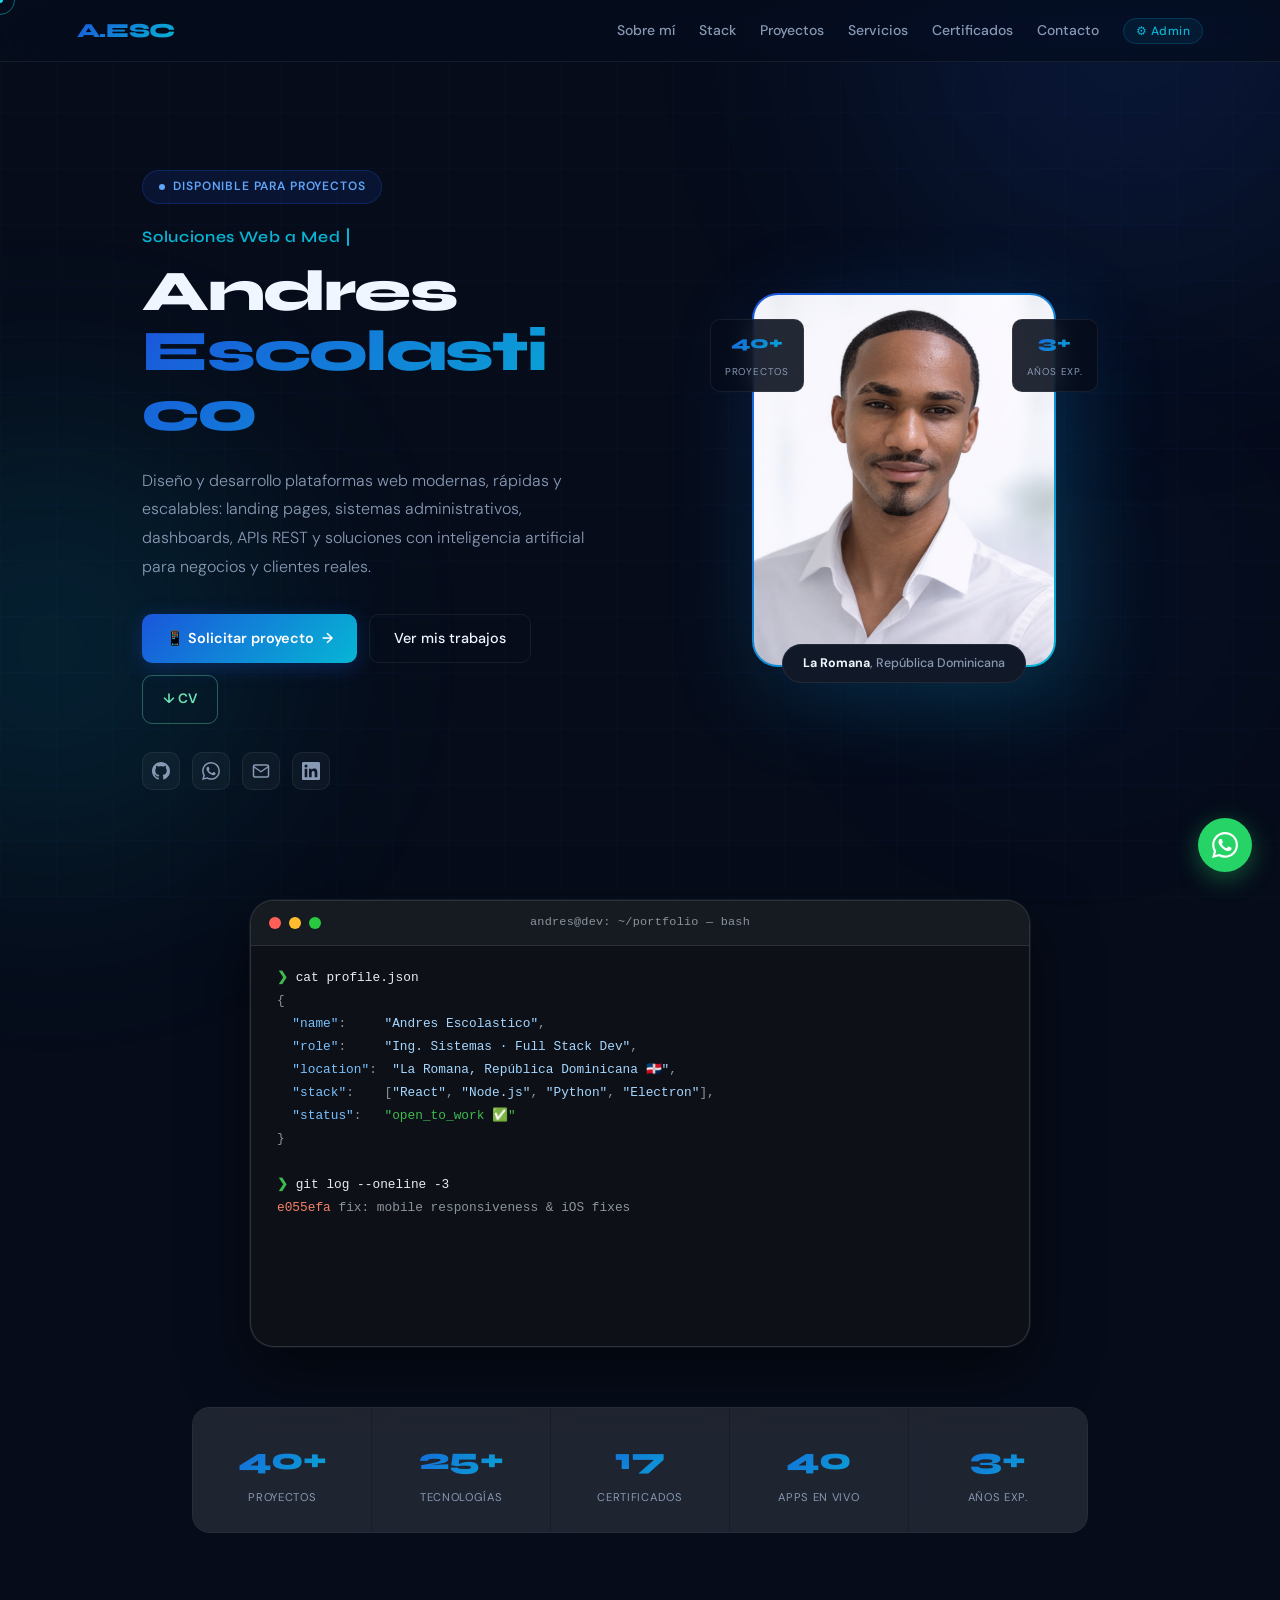
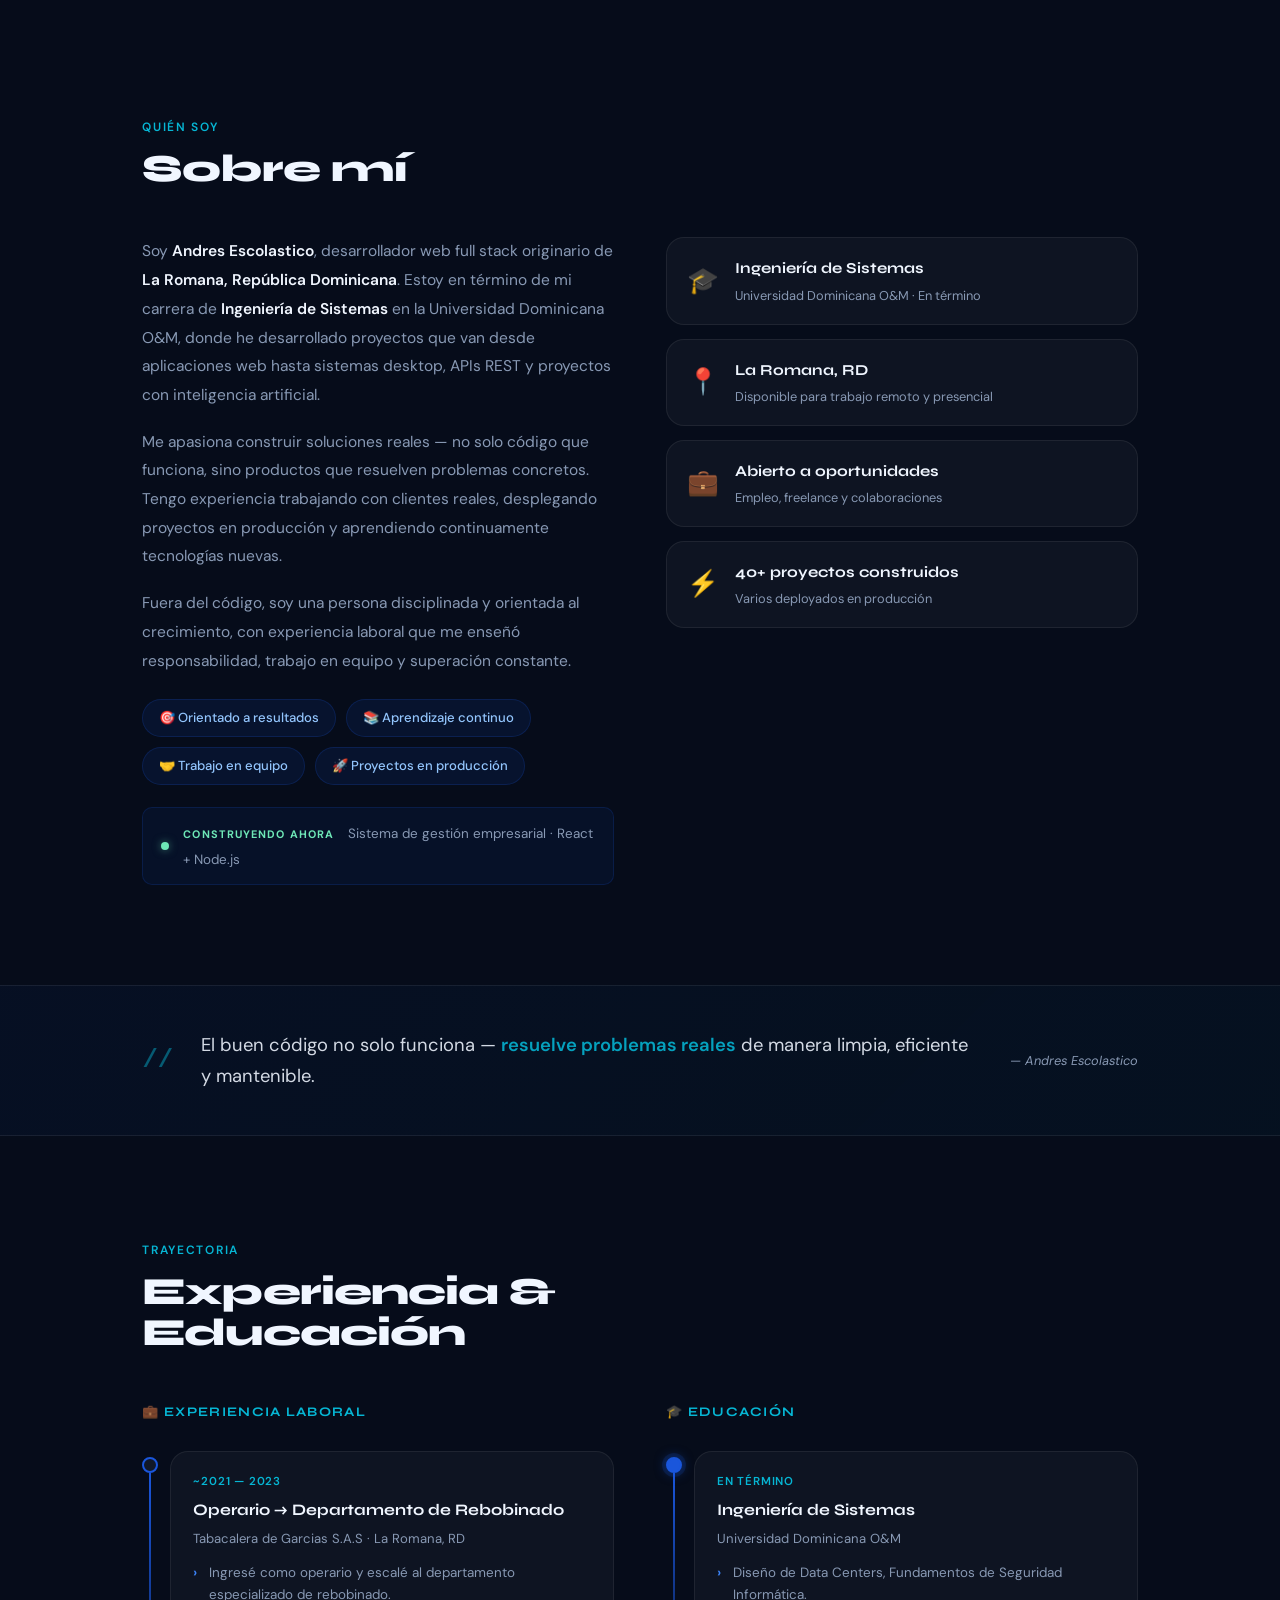
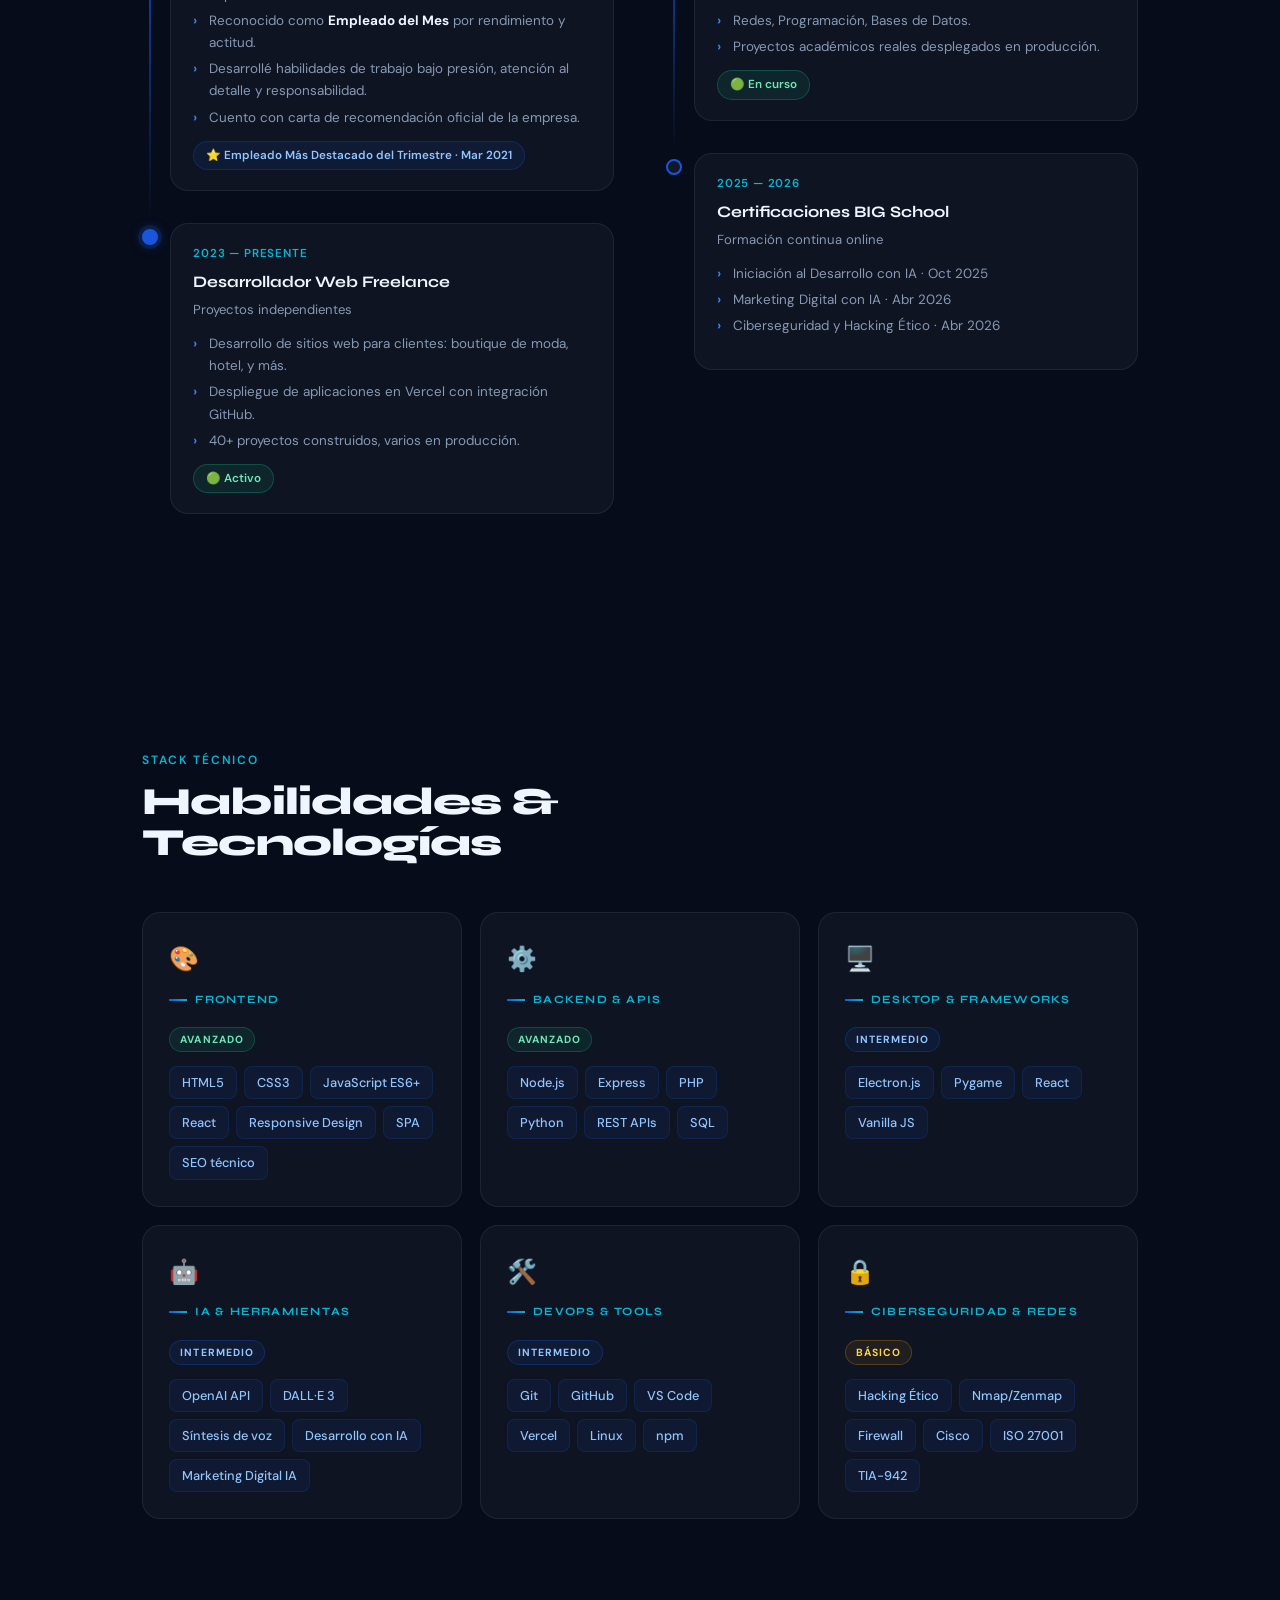
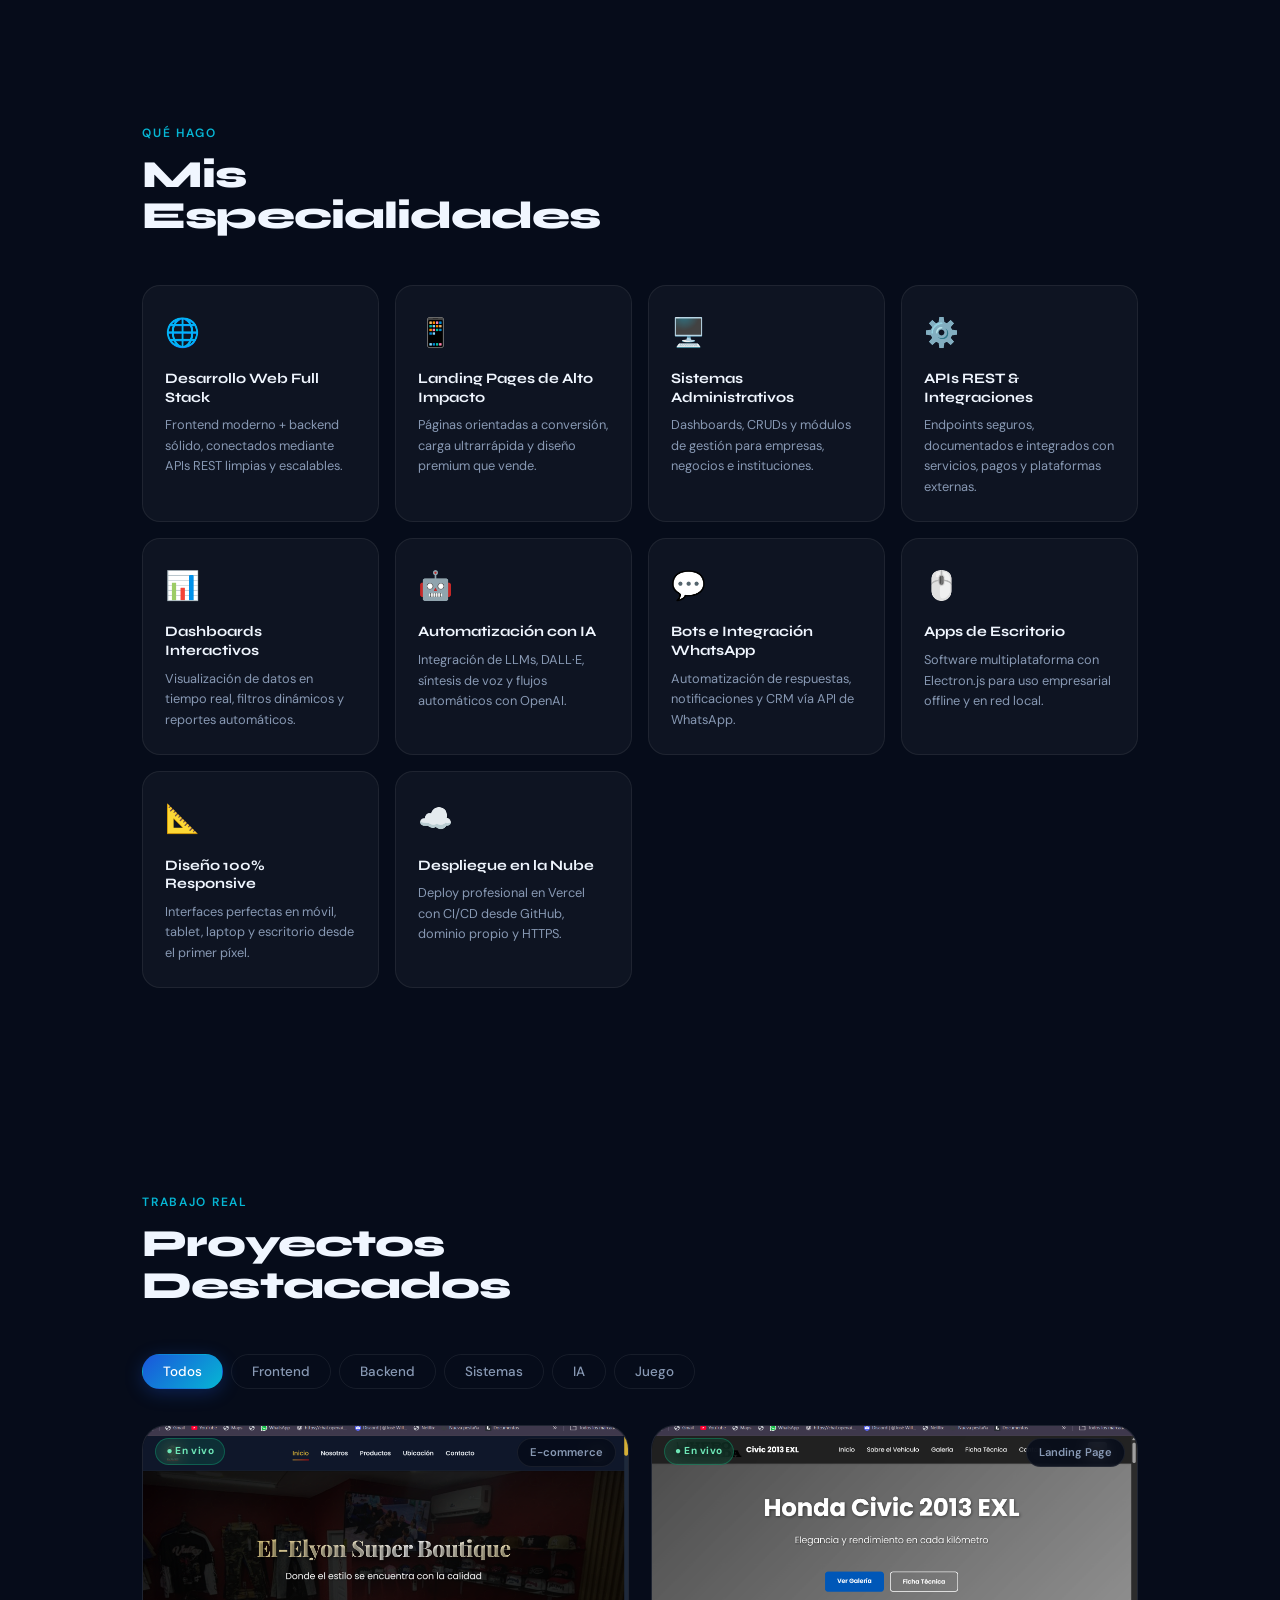
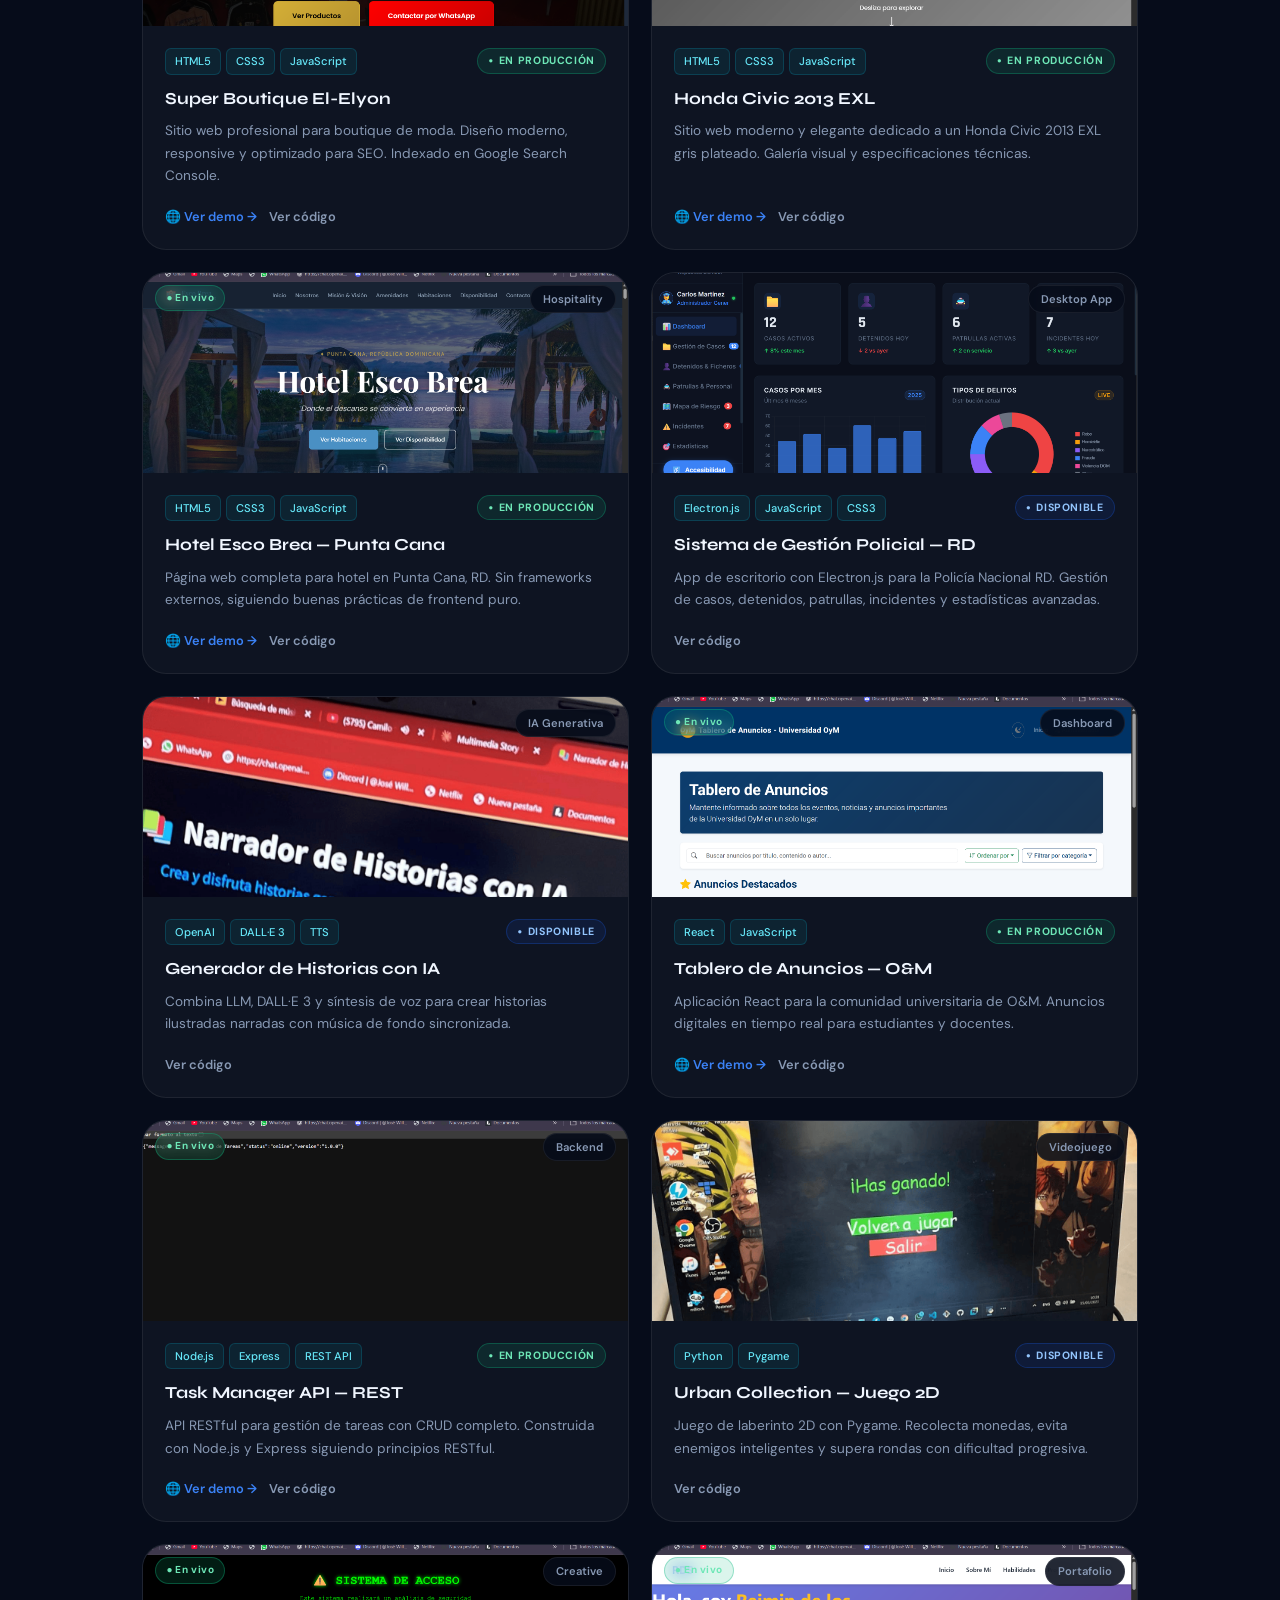
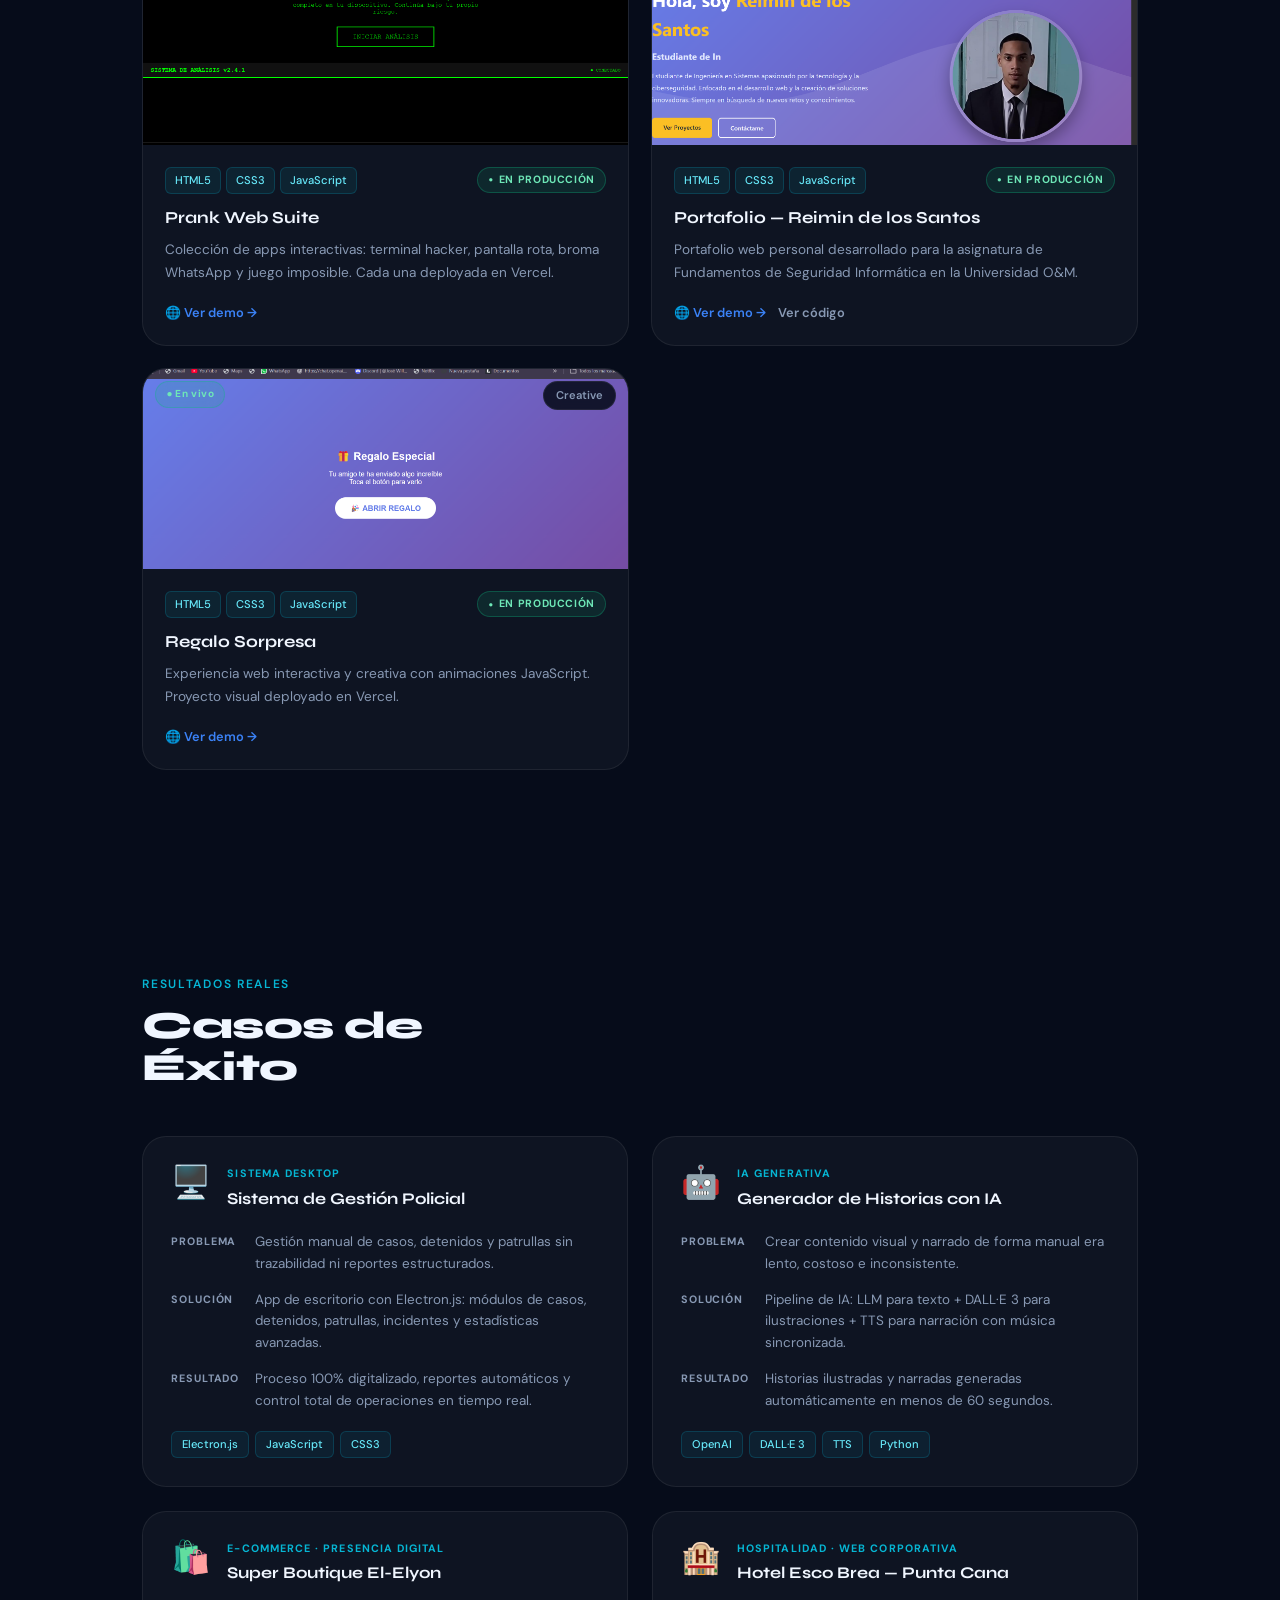
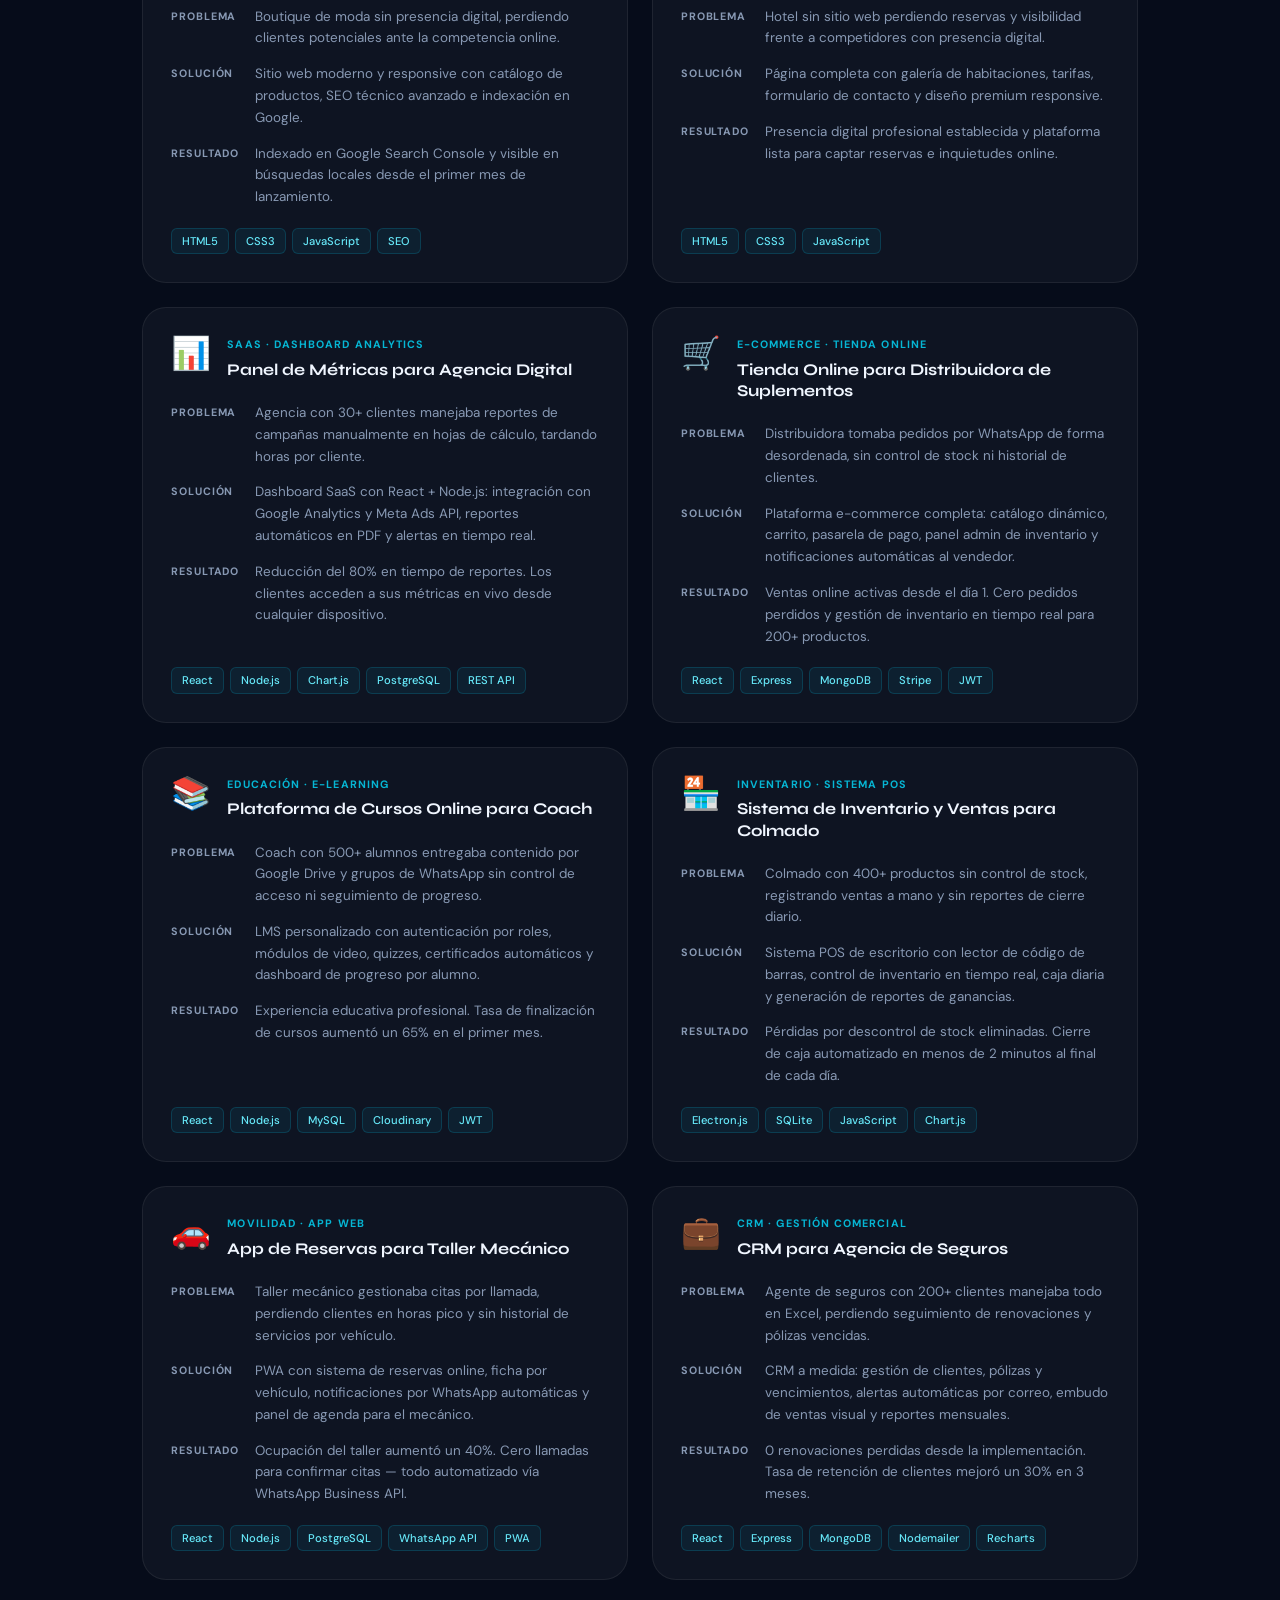
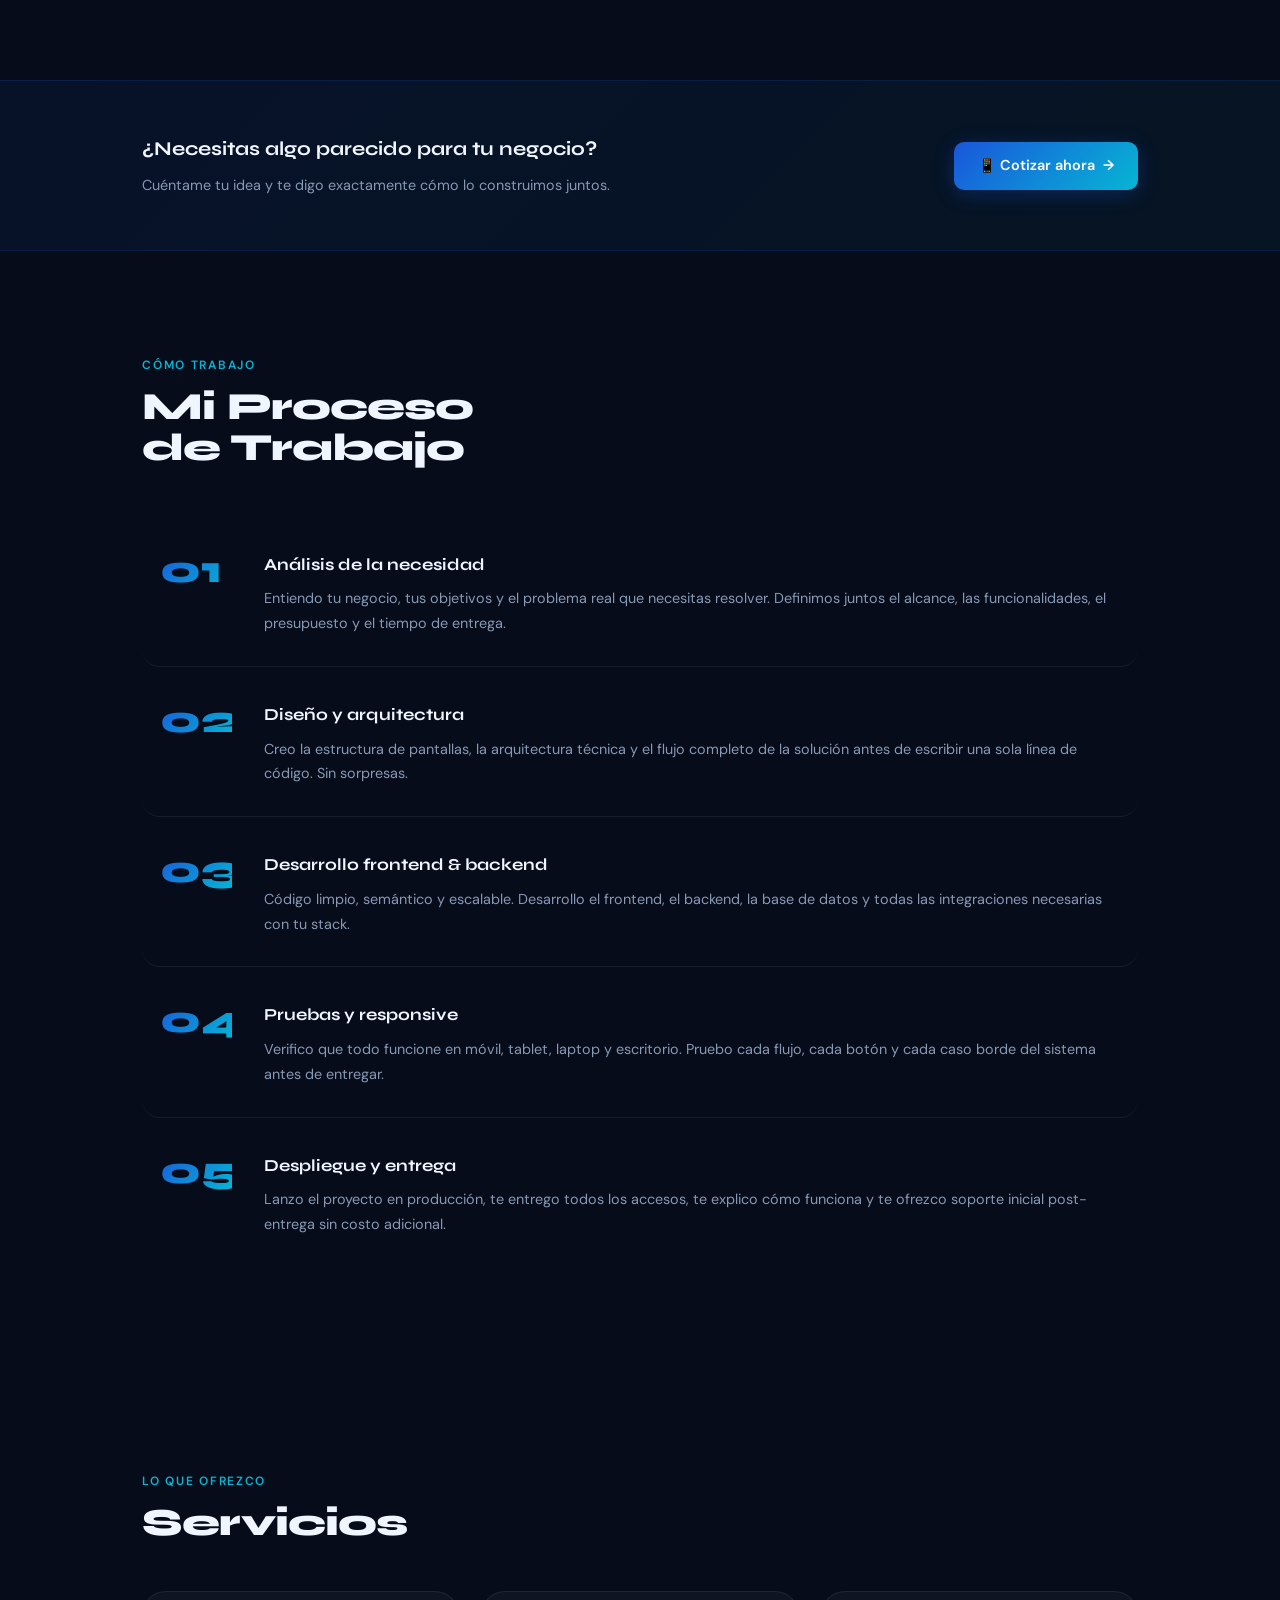
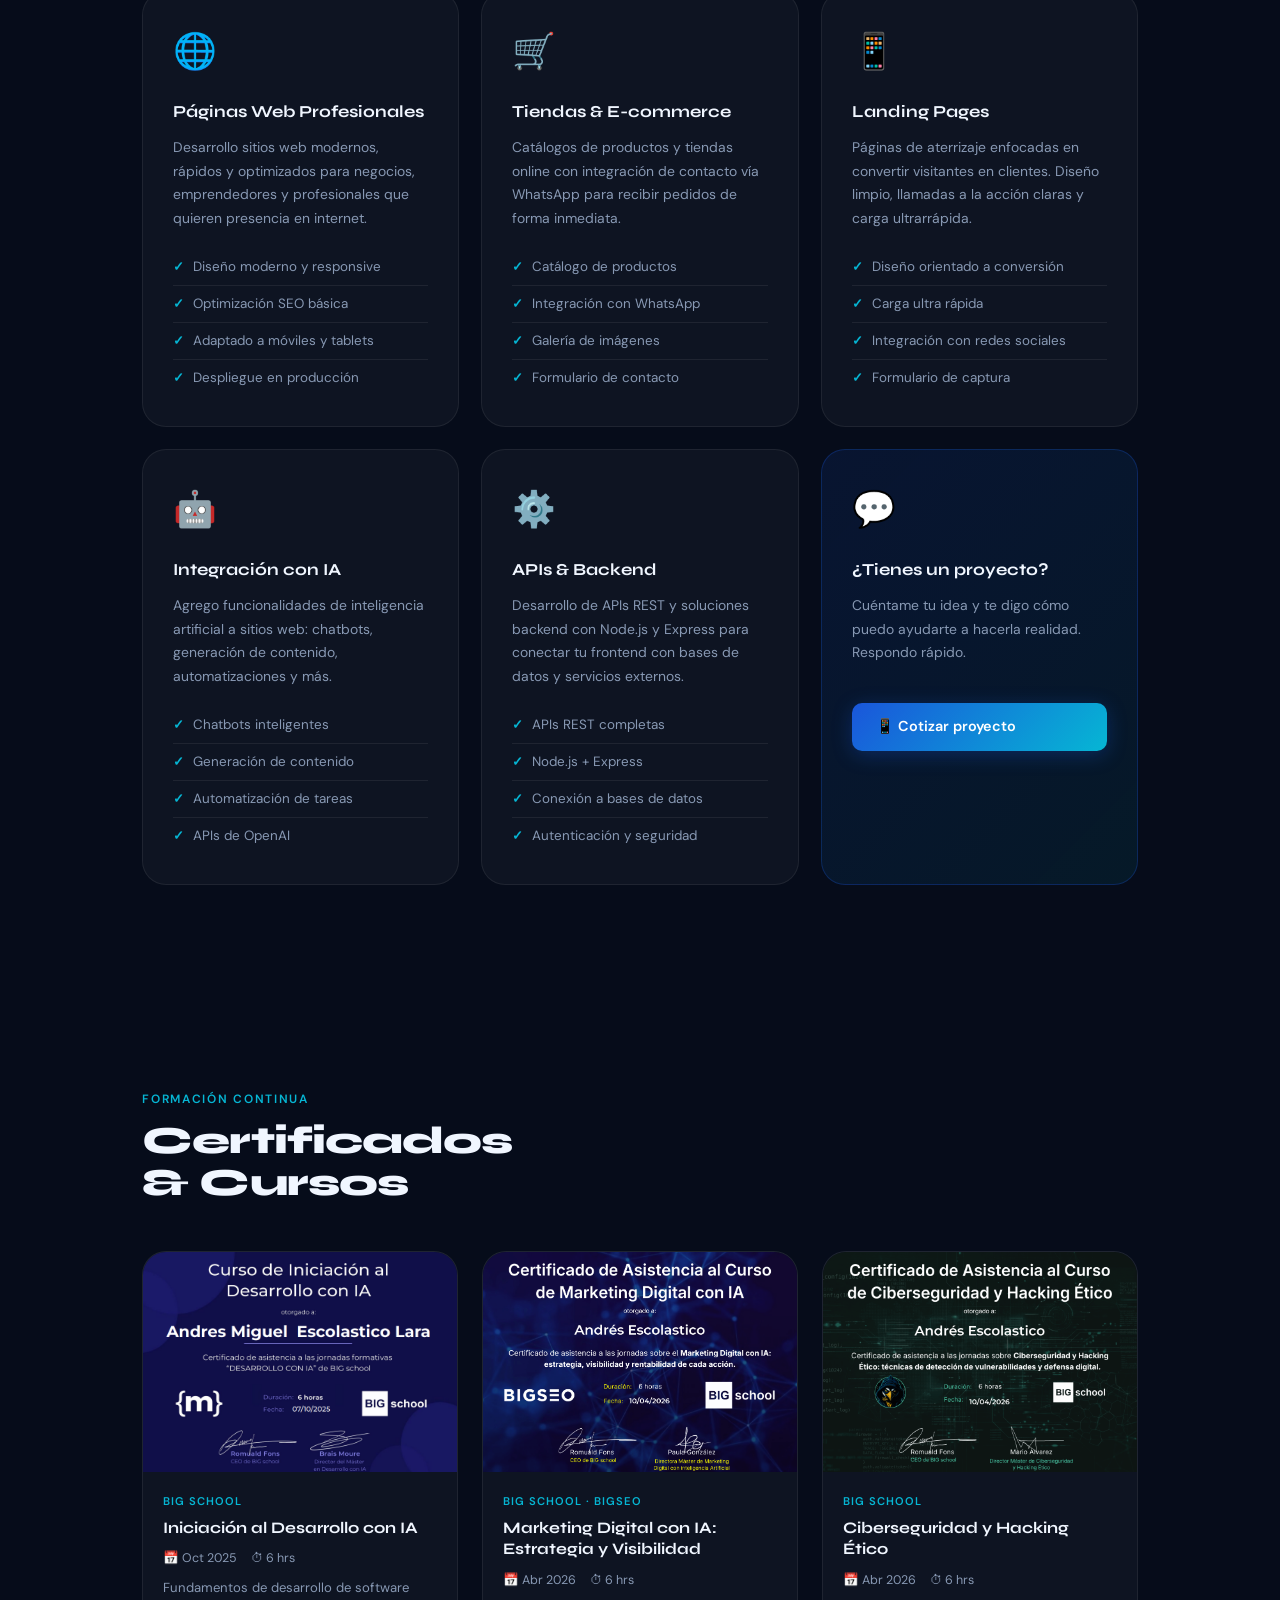
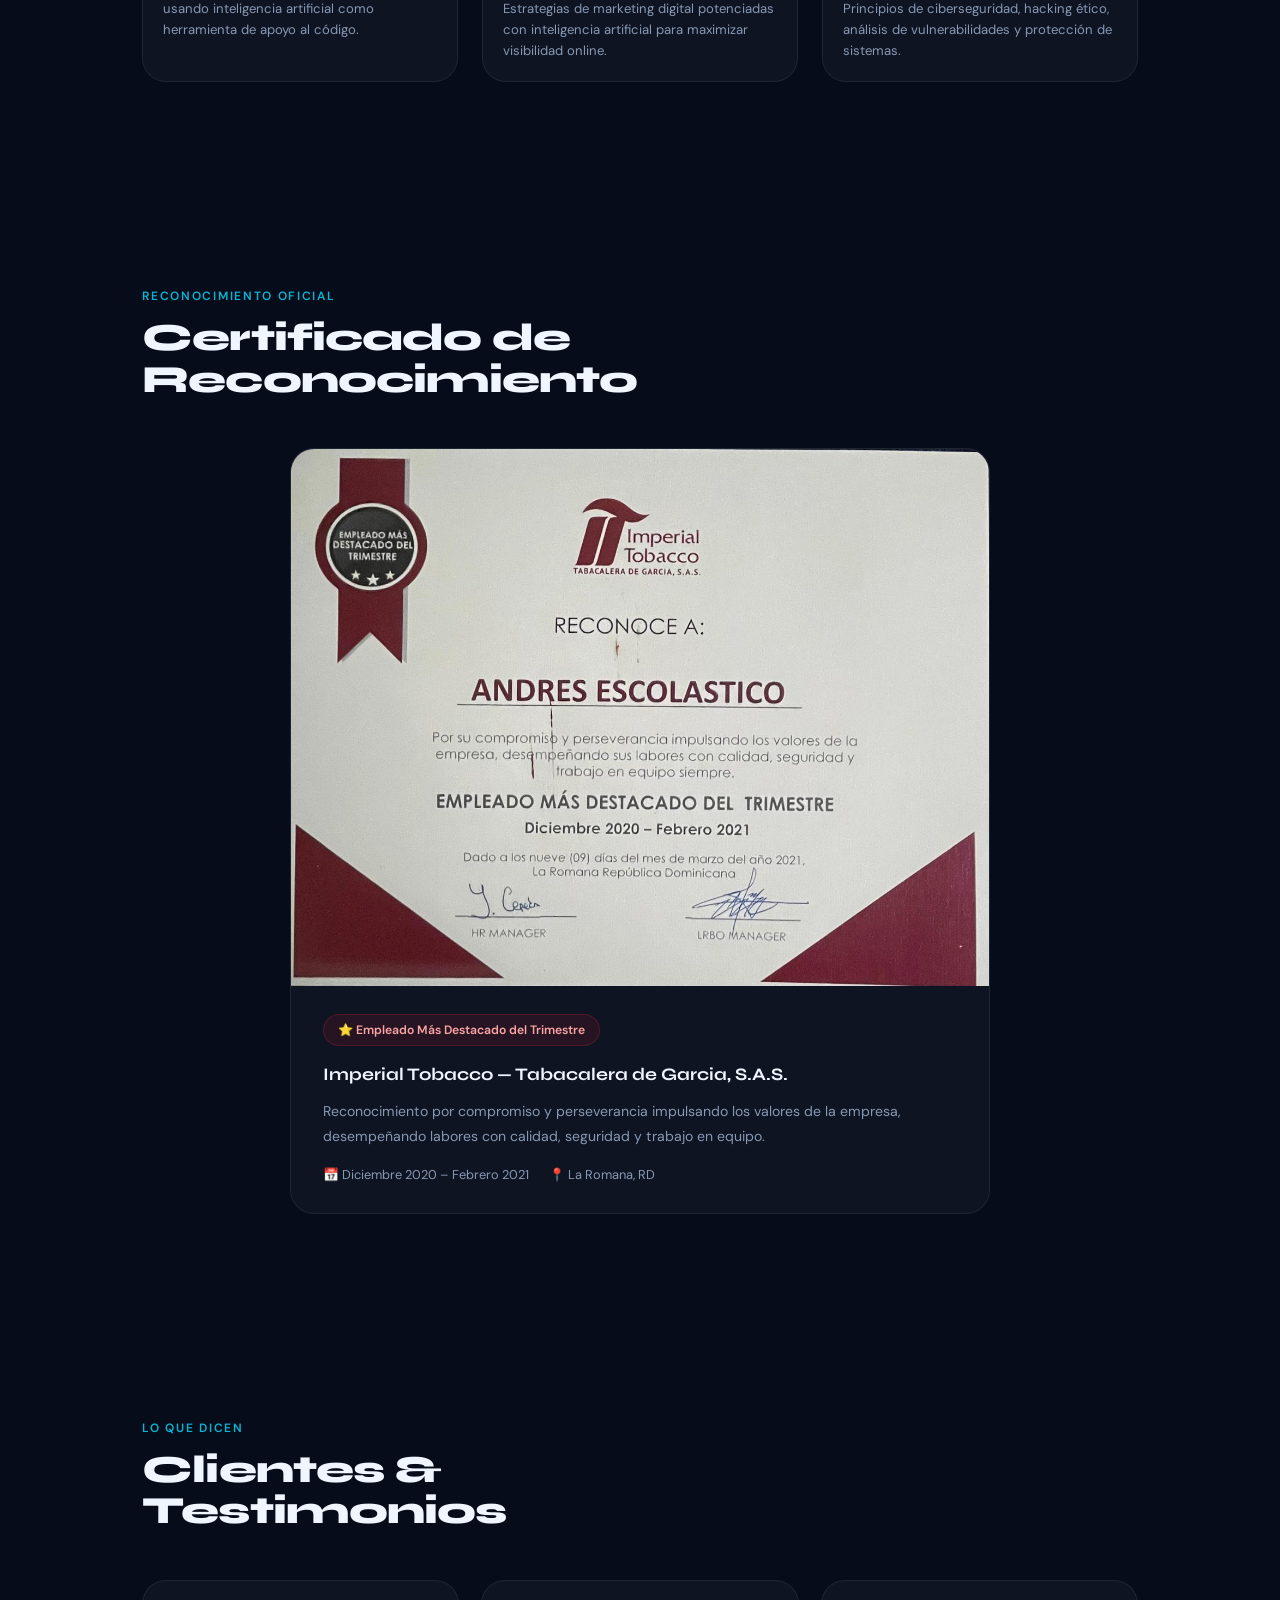
==== commit bbbbc46d: "fix: nav mobile con slide suave + backdrop + favicon emoji" ====
--- a/index.html
+++ b/index.html
@@ -9,6 +9,7 @@
 <meta property="og:description" content="Ingeniero en Sistemas (en término) que construye desde landing pages y e-commerce hasta APIs REST, sistemas desktop y apps con IA.">
 <meta property="og:type" content="website">
 <title>Andres Escolastico — Ing. en Sistemas & Full Stack Developer</title>
+<link rel="icon" href="data:image/svg+xml,<svg xmlns=%22http://www.w3.org/2000/svg%22 viewBox=%220 0 100 100%22><text y=%22.9em%22 font-size=%2290%22>👨‍💻</text></svg>">
 <link rel="preconnect" href="https://fonts.googleapis.com">
 <link rel="preconnect" href="https://fonts.gstatic.com" crossorigin>
 <link href="https://fonts.googleapis.com/css2?family=Syne:wght@400;600;700;800&family=DM+Sans:ital,opsz,wght@0,9..40,300;0,9..40,400;0,9..40,500;1,9..40,300&display=swap" rel="stylesheet">
@@ -27,6 +28,9 @@
 <div class="orb orb-1"></div>
 <div class="orb orb-2"></div>
 <div class="orb orb-3"></div>
+
+<!-- Nav backdrop (mobile) -->
+<div class="nav-backdrop" id="nav-backdrop"></div>
 
 <!-- ═══════════════ NAV ═══════════════ -->
 <nav id="navbar">
--- a/assets/css/style.css
+++ b/assets/css/style.css
@@ -217,7 +217,8 @@
   -webkit-background-clip: text; -webkit-text-fill-color: transparent;
   background-clip: text;
   display: inline-block;
-  padding-right: 0.12em;
+  padding-right: 0.35em;
+  padding-bottom: 0.08em;
 }
 .hero-sub {
   color: var(--muted); font-size: 1rem;
@@ -796,20 +797,66 @@
   /* ── NAV ── */
   .hamburger { display: flex; }
   .nav-links {
-    display: none; flex-direction: column; gap: 0;
-    position: fixed; top: 0; right: 0; bottom: 0; width: 75%;
-    max-width: 300px; background: #080f1f;
-    border-left: 1px solid var(--border);
-    padding: 80px 28px 40px;
-    z-index: 500;
-    transform: translateX(100%); transition: transform 0.28s ease;
+    flex-direction: column; gap: 0;
+    position: fixed; top: 0; right: 0; bottom: 0; width: 82%;
+    max-width: 320px;
+    background: linear-gradient(160deg, #0b1628 0%, #0d1c36 100%);
+    border-left: 1px solid rgba(26,86,219,0.18);
+    padding: 0 0 40px;
+    z-index: 1001;
+    transform: translateX(110%);
+    transition: transform 0.34s cubic-bezier(0.4, 0, 0.2, 1);
+    pointer-events: none;
     overflow-y: auto;
+    box-shadow: -8px 0 40px rgba(0,0,0,0.55);
   }
-  .nav-links.open { display: flex; transform: translateX(0); }
-  .nav-links li { border-bottom: 1px solid var(--border); }
-  .nav-links a { display: block; padding: 16px 0; font-size: 1.05rem; color: var(--white); }
+  .nav-links.open { transform: translateX(0); pointer-events: all; }
+
+  /* Header del panel */
+  .nav-links::before {
+    content: 'MENÚ';
+    display: block;
+    font-family: 'Syne', sans-serif;
+    font-size: 0.65rem; font-weight: 700; letter-spacing: 0.2em;
+    color: var(--cyan); opacity: 0.6;
+    padding: 72px 28px 20px;
+    border-bottom: 1px solid rgba(255,255,255,0.06);
+    margin-bottom: 8px;
+  }
+
+  .nav-links li { border-bottom: 1px solid rgba(255,255,255,0.05); margin: 0 28px; }
+  .nav-links li:last-child { border-bottom: none; margin-top: 16px; }
+  .nav-links a {
+    display: flex; align-items: center; gap: 10px;
+    padding: 17px 0; font-size: 1rem; font-weight: 500;
+    color: rgba(255,255,255,0.75);
+    transition: color 0.2s, padding-left 0.2s;
+  }
+  .nav-links a:hover { color: var(--white); padding-left: 4px; }
   .nav-links a::after { display: none; }
-  .nav-admin { border: none !important; background: none !important; color: var(--cyan) !important; padding: 16px 0 !important; }
+  .nav-admin {
+    border: 1px solid rgba(6,182,212,0.25) !important;
+    background: rgba(6,182,212,0.06) !important;
+    color: var(--cyan) !important;
+    padding: 14px 16px !important;
+    border-radius: 8px !important;
+    font-size: 0.88rem !important;
+    justify-content: center !important;
+    margin: 0 !important;
+  }
+  .nav-admin:hover { background: rgba(6,182,212,0.14) !important; }
+
+  /* Backdrop */
+  .nav-backdrop {
+    display: block; position: fixed; inset: 0;
+    background: rgba(0,0,0,0.65);
+    backdrop-filter: blur(3px);
+    -webkit-backdrop-filter: blur(3px);
+    z-index: 1000;
+    opacity: 0; pointer-events: none;
+    transition: opacity 0.3s ease;
+  }
+  .nav-backdrop.open { opacity: 1; pointer-events: all; }
 
   /* ── HERO ── */
   .hero {
@@ -1016,11 +1063,14 @@
   font-size: 0.74rem; color: #8b949e; letter-spacing: 0.02em;
 }
 .t-body {
-  padding: 20px 26px; min-height: 220px;
+  padding: 20px 26px; height: 400px;
   font-family: 'SF Mono', 'Fira Code', 'Courier New', monospace;
   font-size: 0.8rem; line-height: 1.8;
+  overflow-y: auto; overflow-x: hidden;
+  scrollbar-width: none;
   transition: opacity 0.5s;
 }
+.t-body::-webkit-scrollbar { display: none; }
 .t-line { margin: 0; white-space: pre-wrap; }
 .t-prompt { color: #3FB950; font-weight: 700; user-select: none; }
 .t-cmd-text { color: #e6edf3; }
@@ -1109,7 +1159,7 @@
 /* ── RESPONSIVE — new elements ── */
 @media (max-width: 768px) {
   .terminal-showcase { padding: 0 5% 48px; }
-  .t-body { padding: 16px 18px; font-size: 0.74rem; min-height: 180px; }
+  .t-body { padding: 16px 18px; font-size: 0.74rem; height: 340px; }
   .philosophy-inner { flex-direction: column; align-items: flex-start; gap: 14px; }
   .philosophy-icon { font-size: 1.2rem; }
   .philosophy-author { align-self: flex-end; }
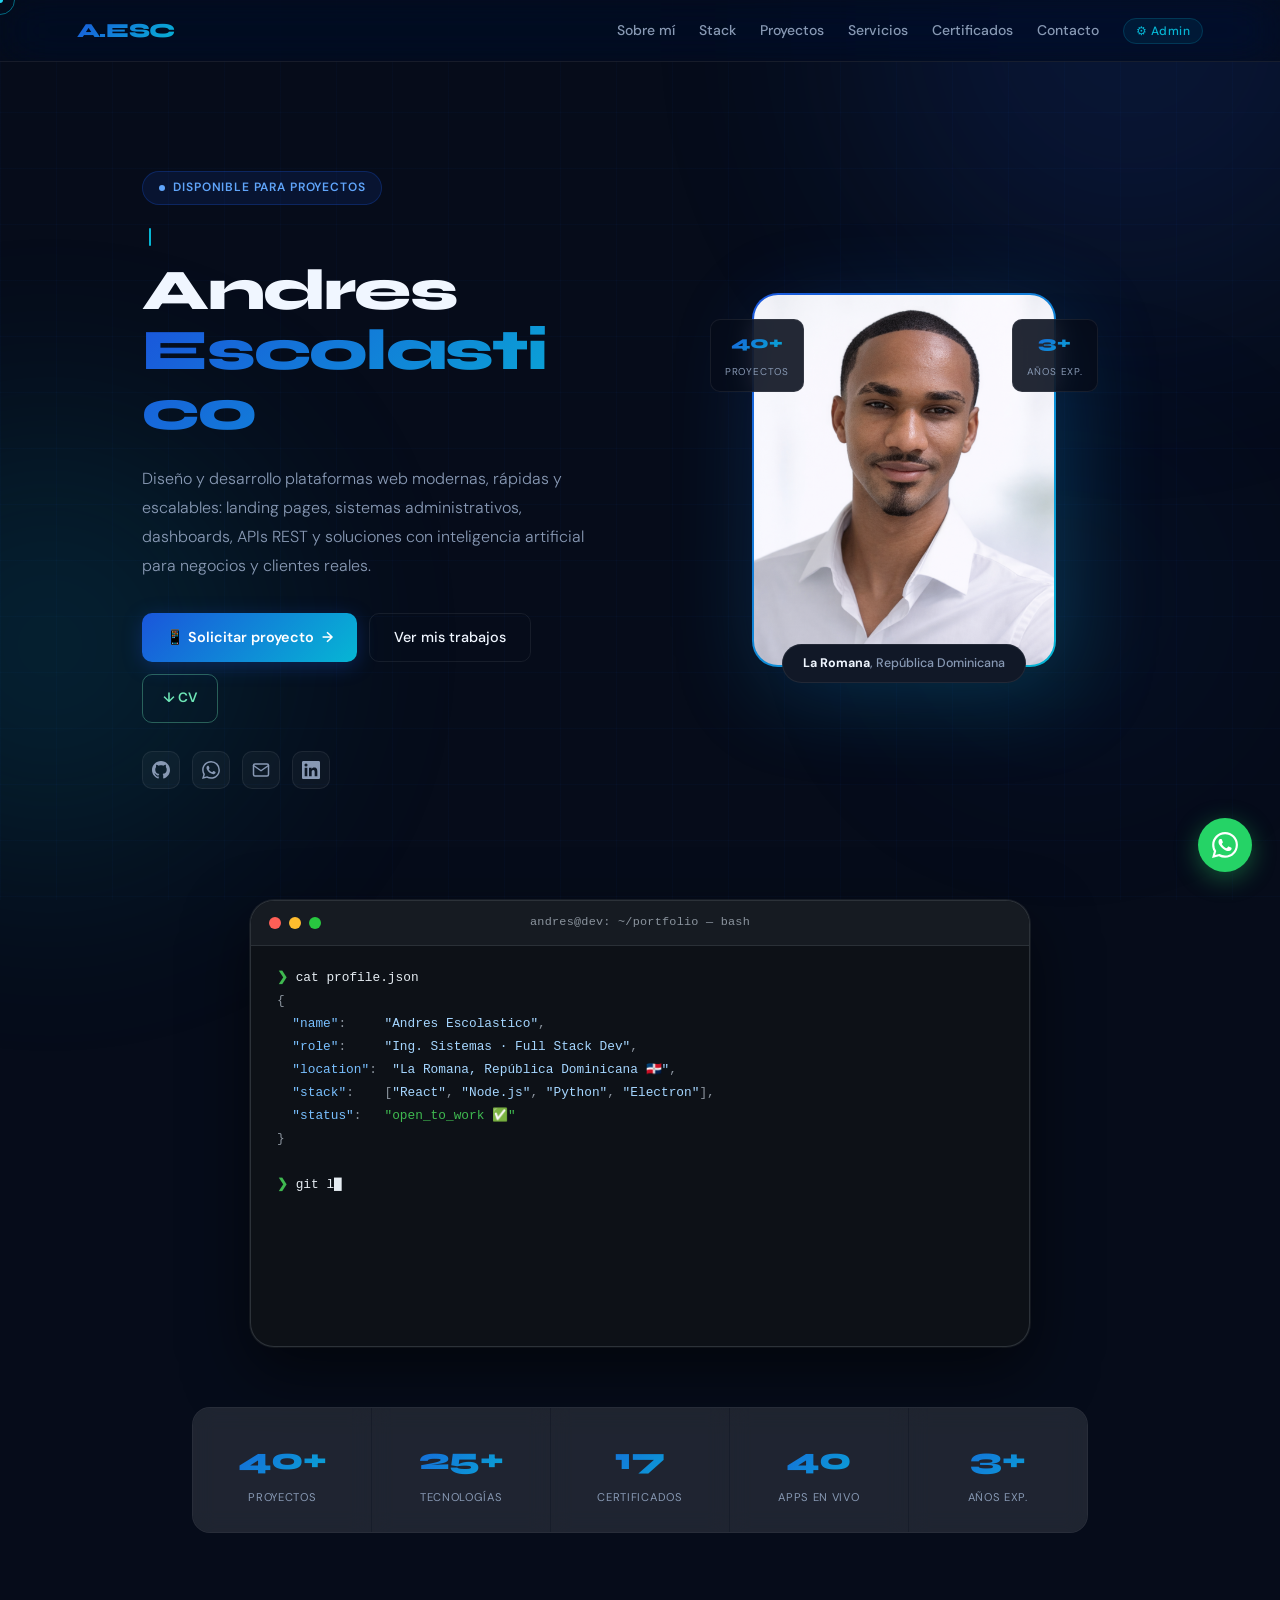
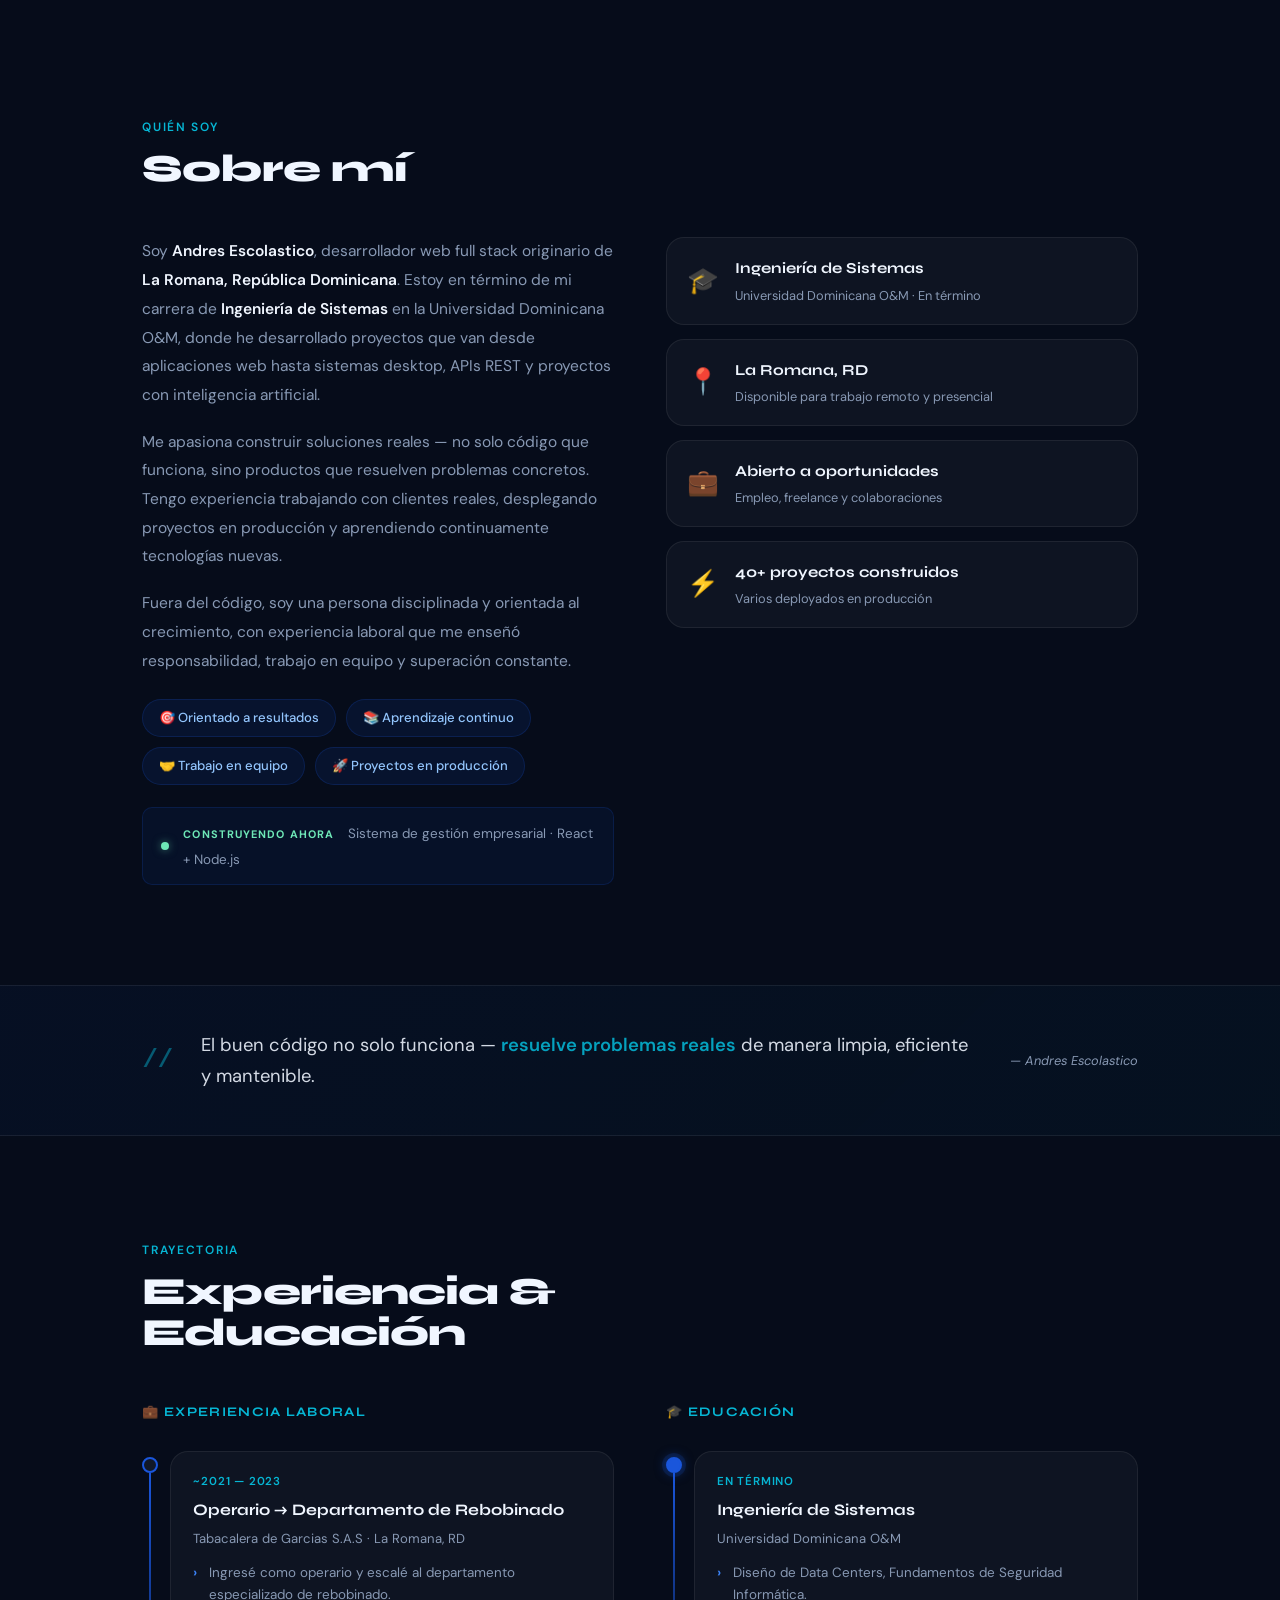
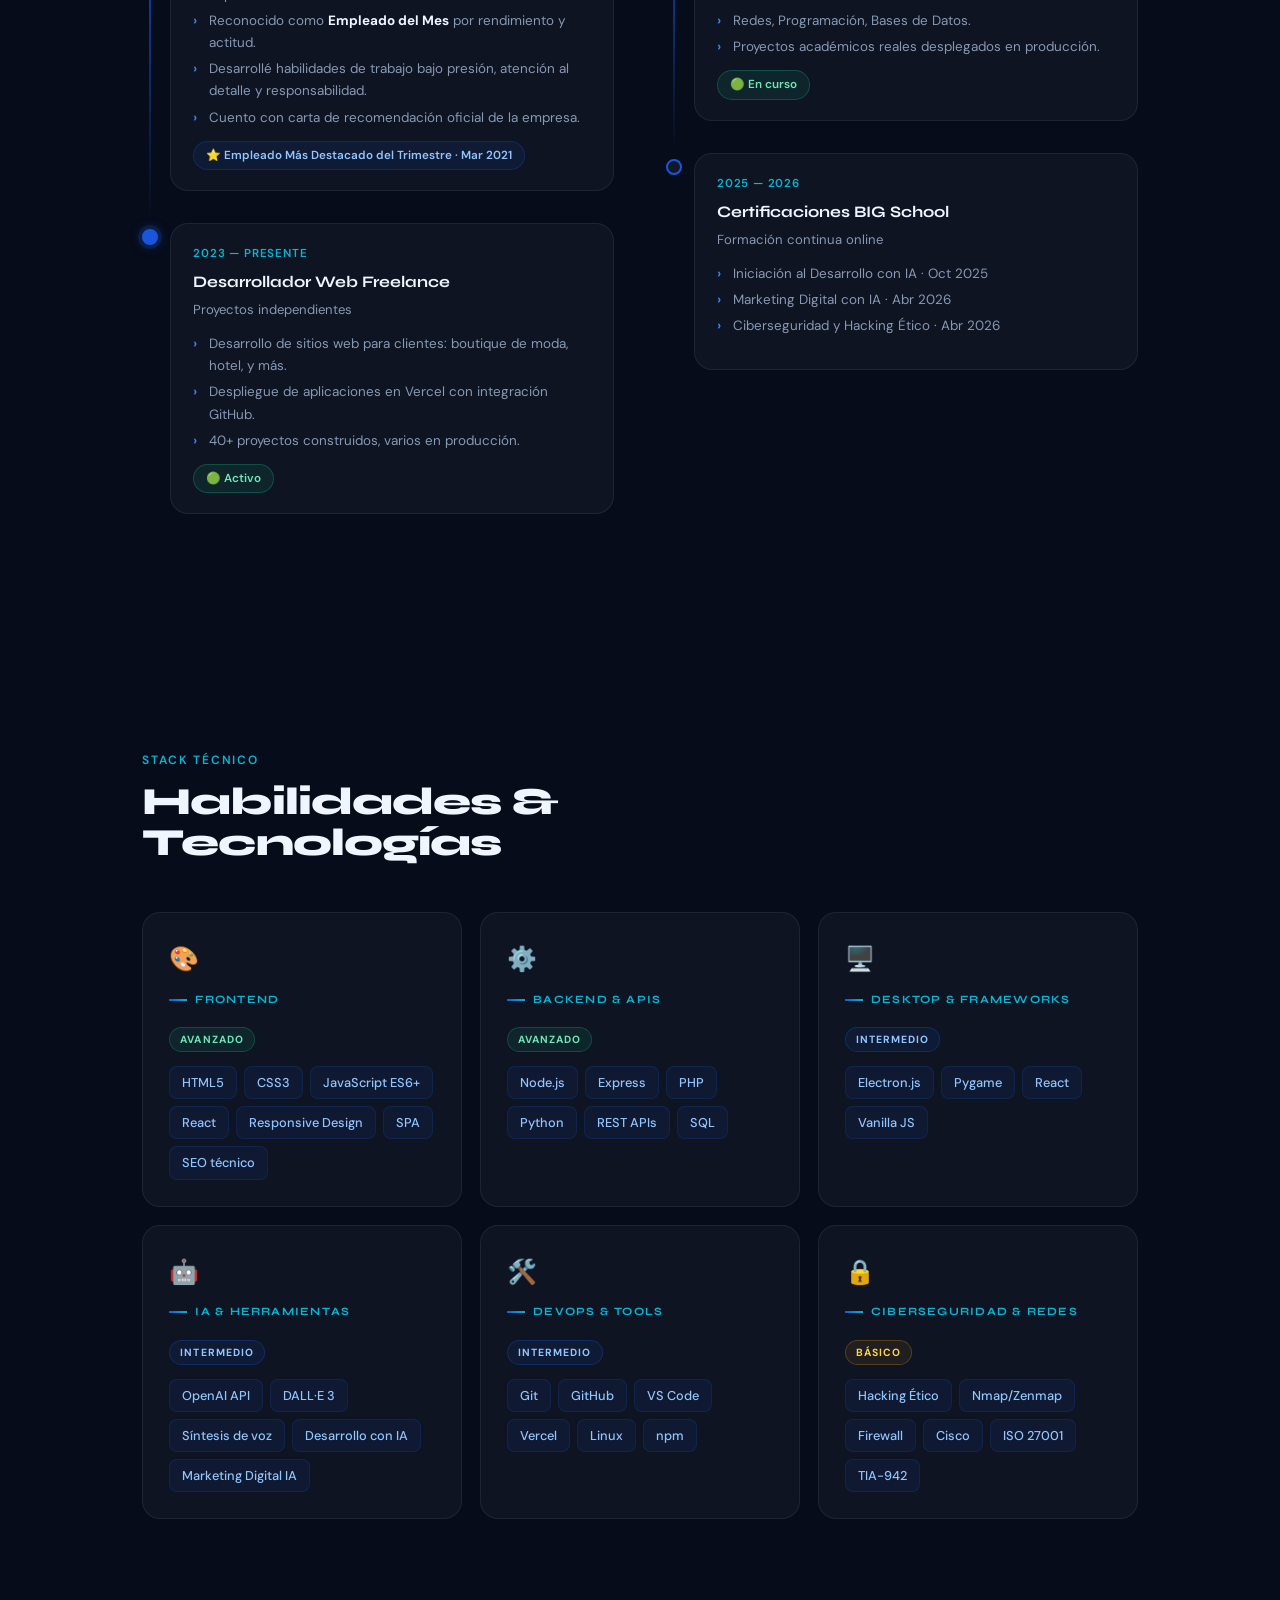
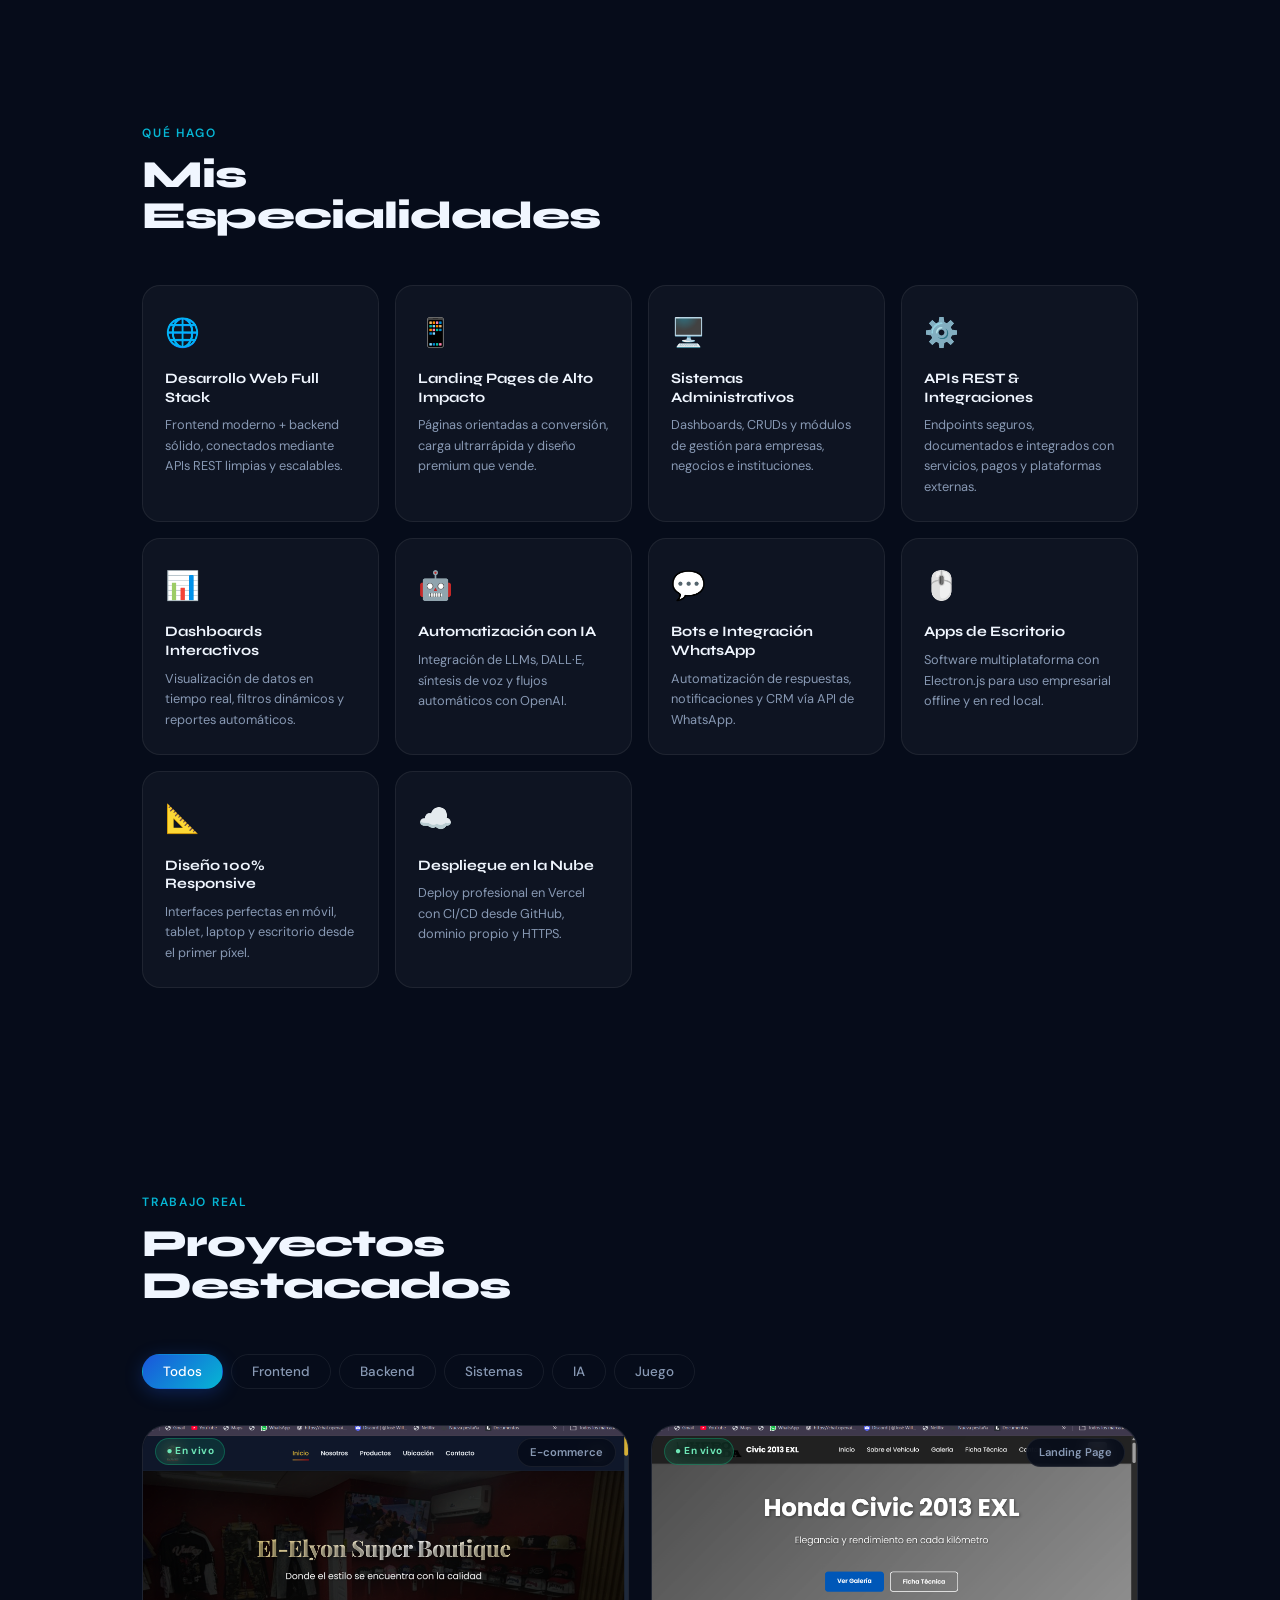
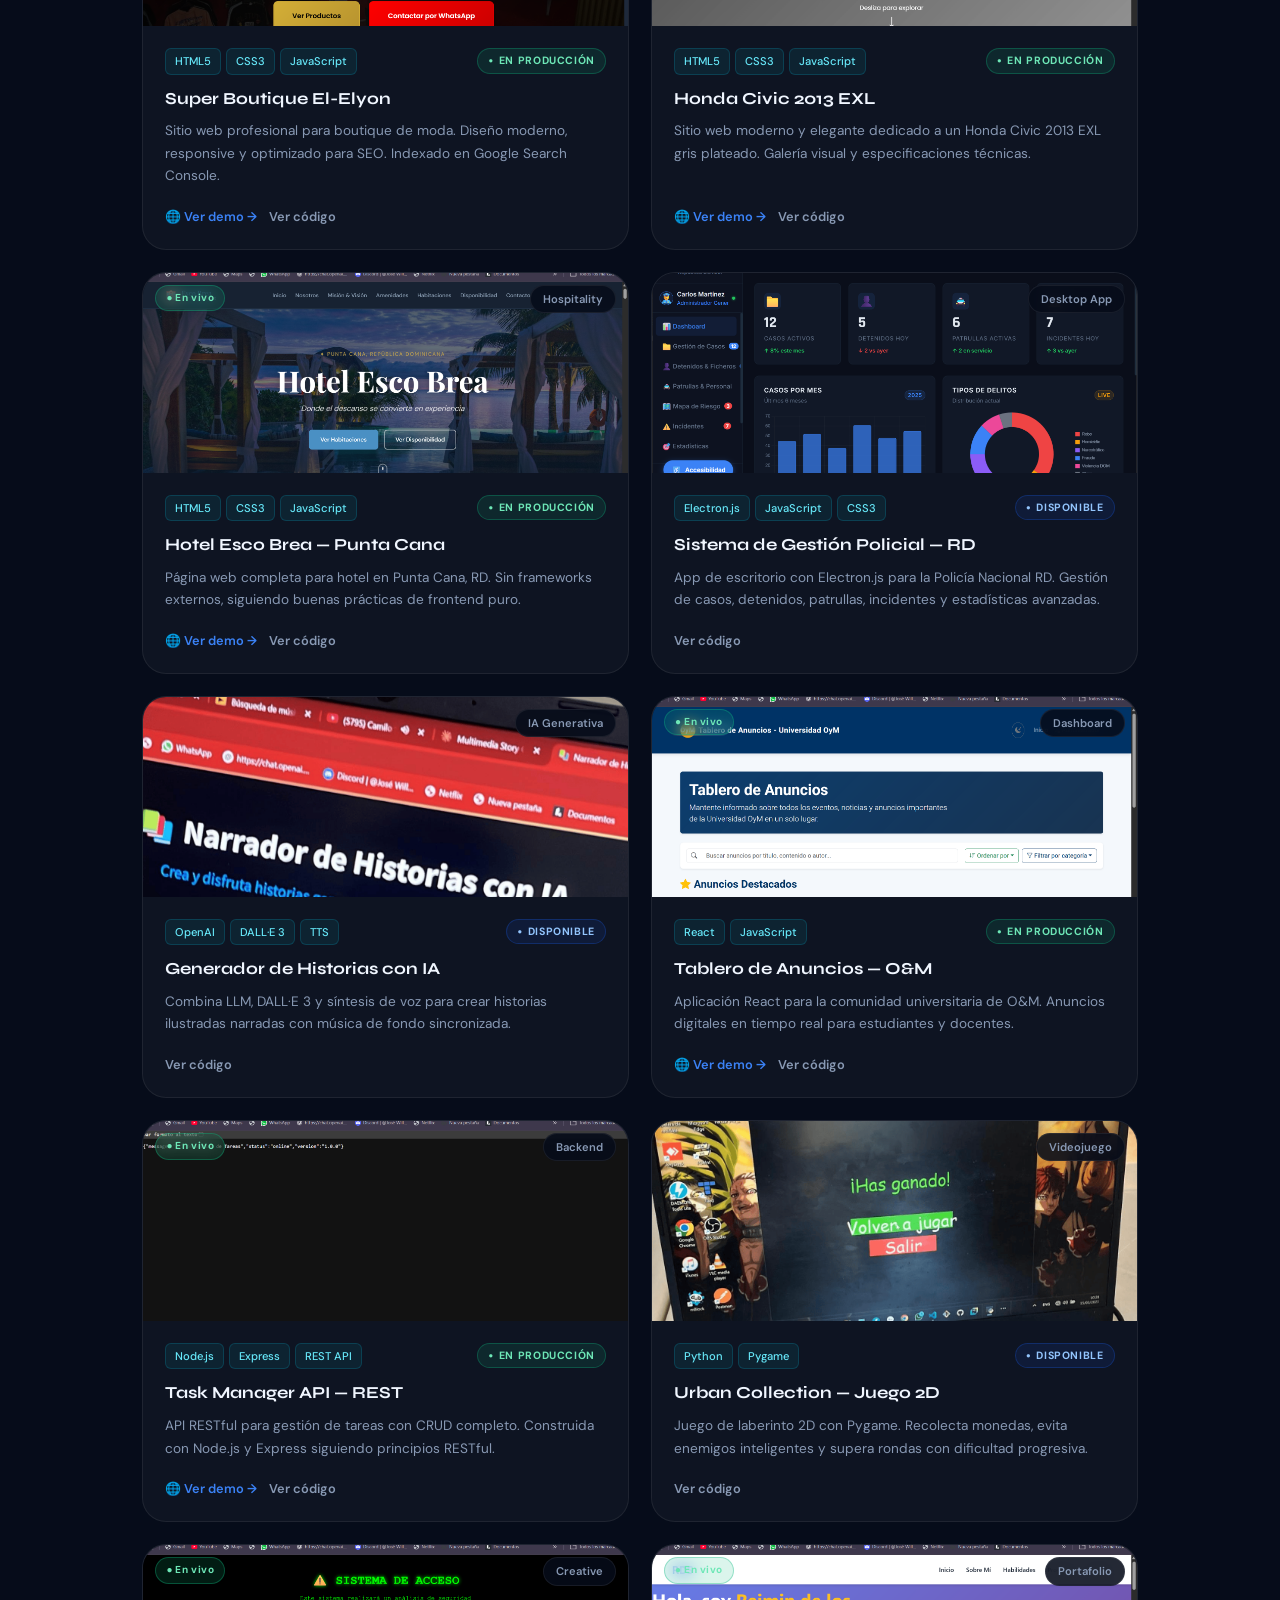
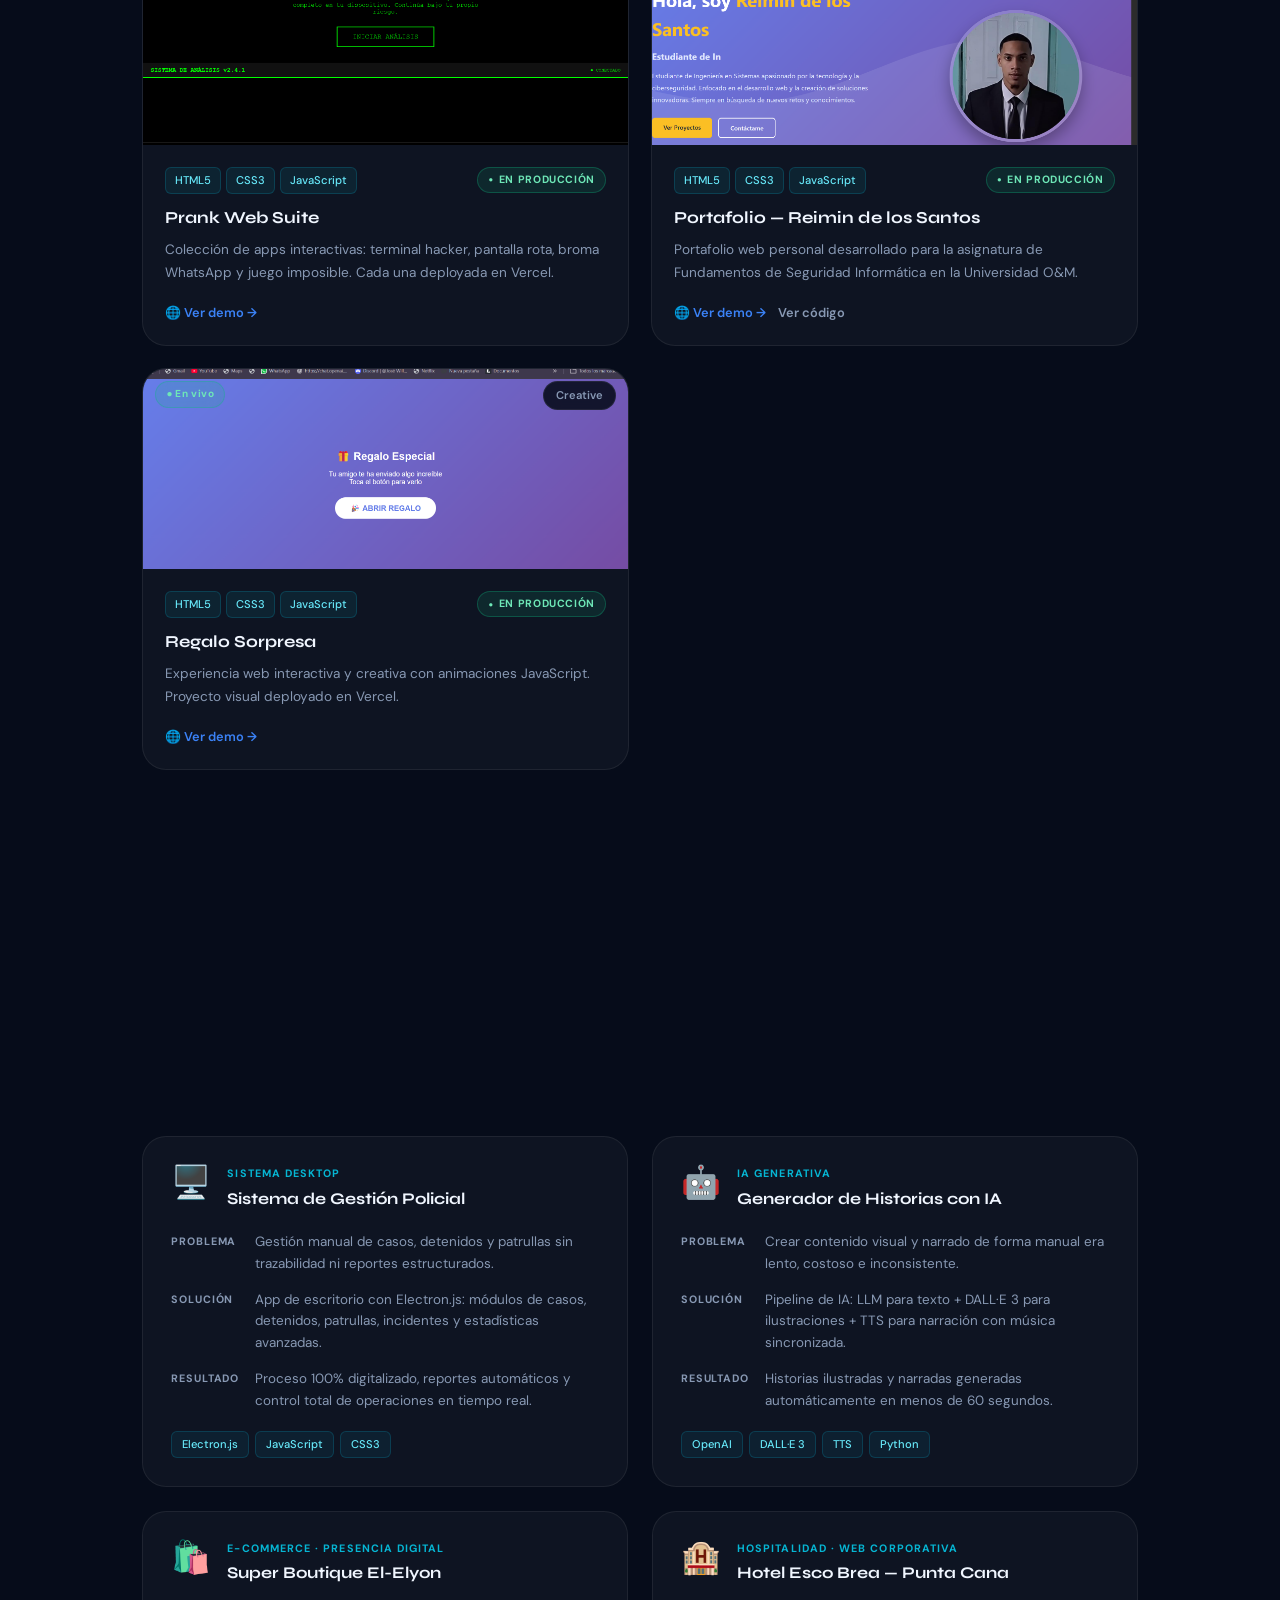
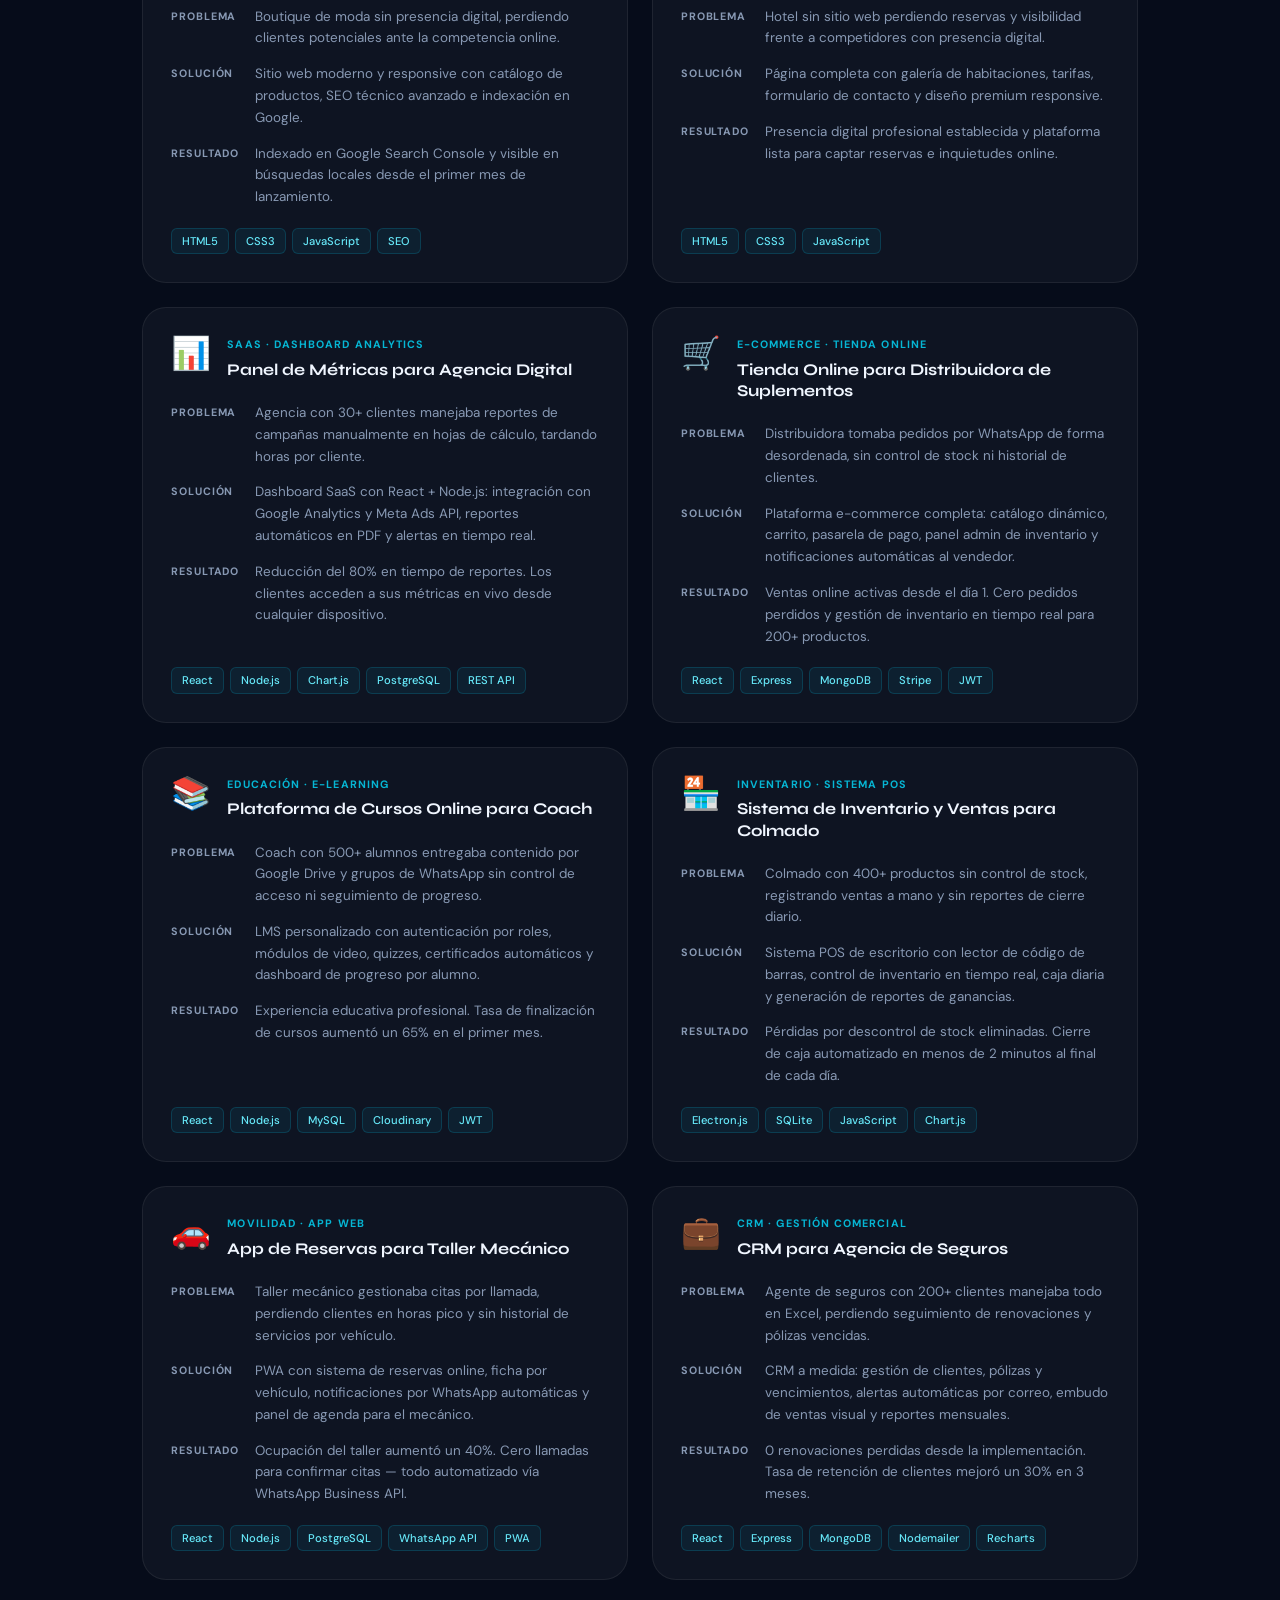
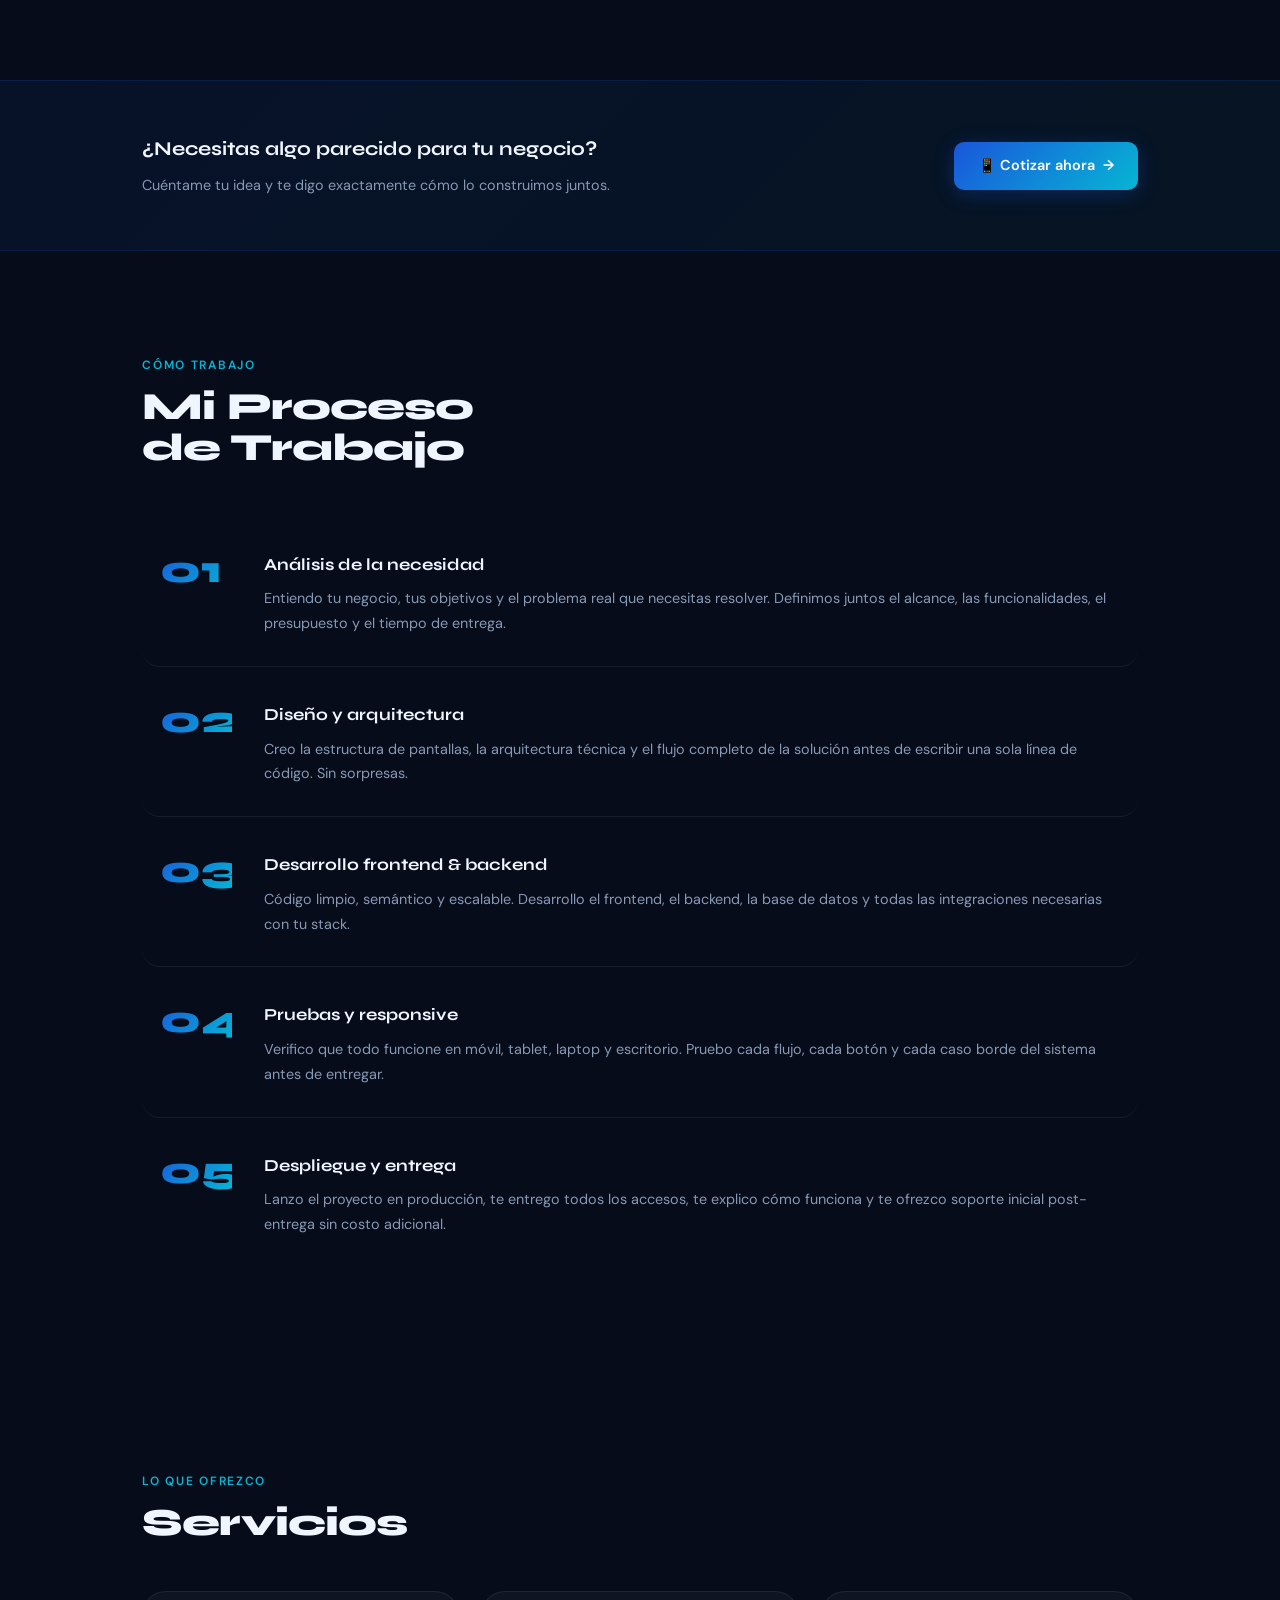
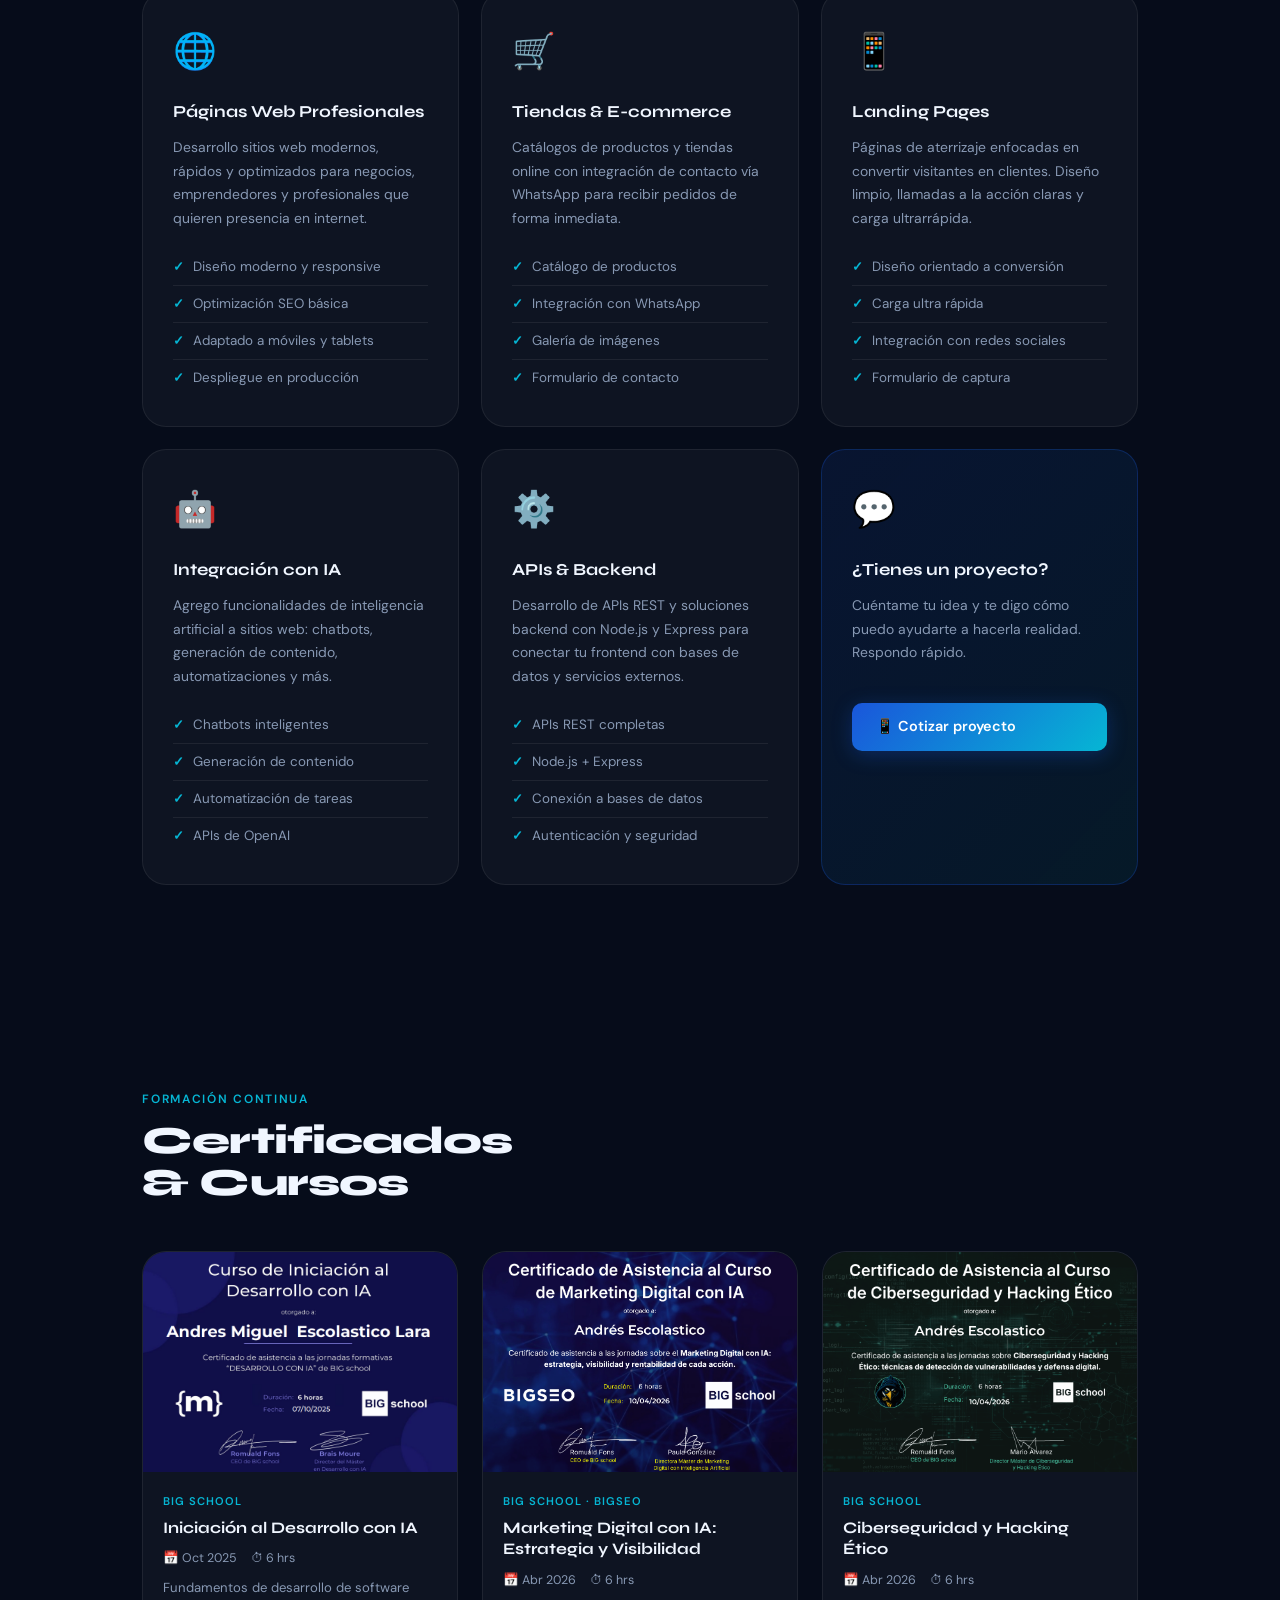
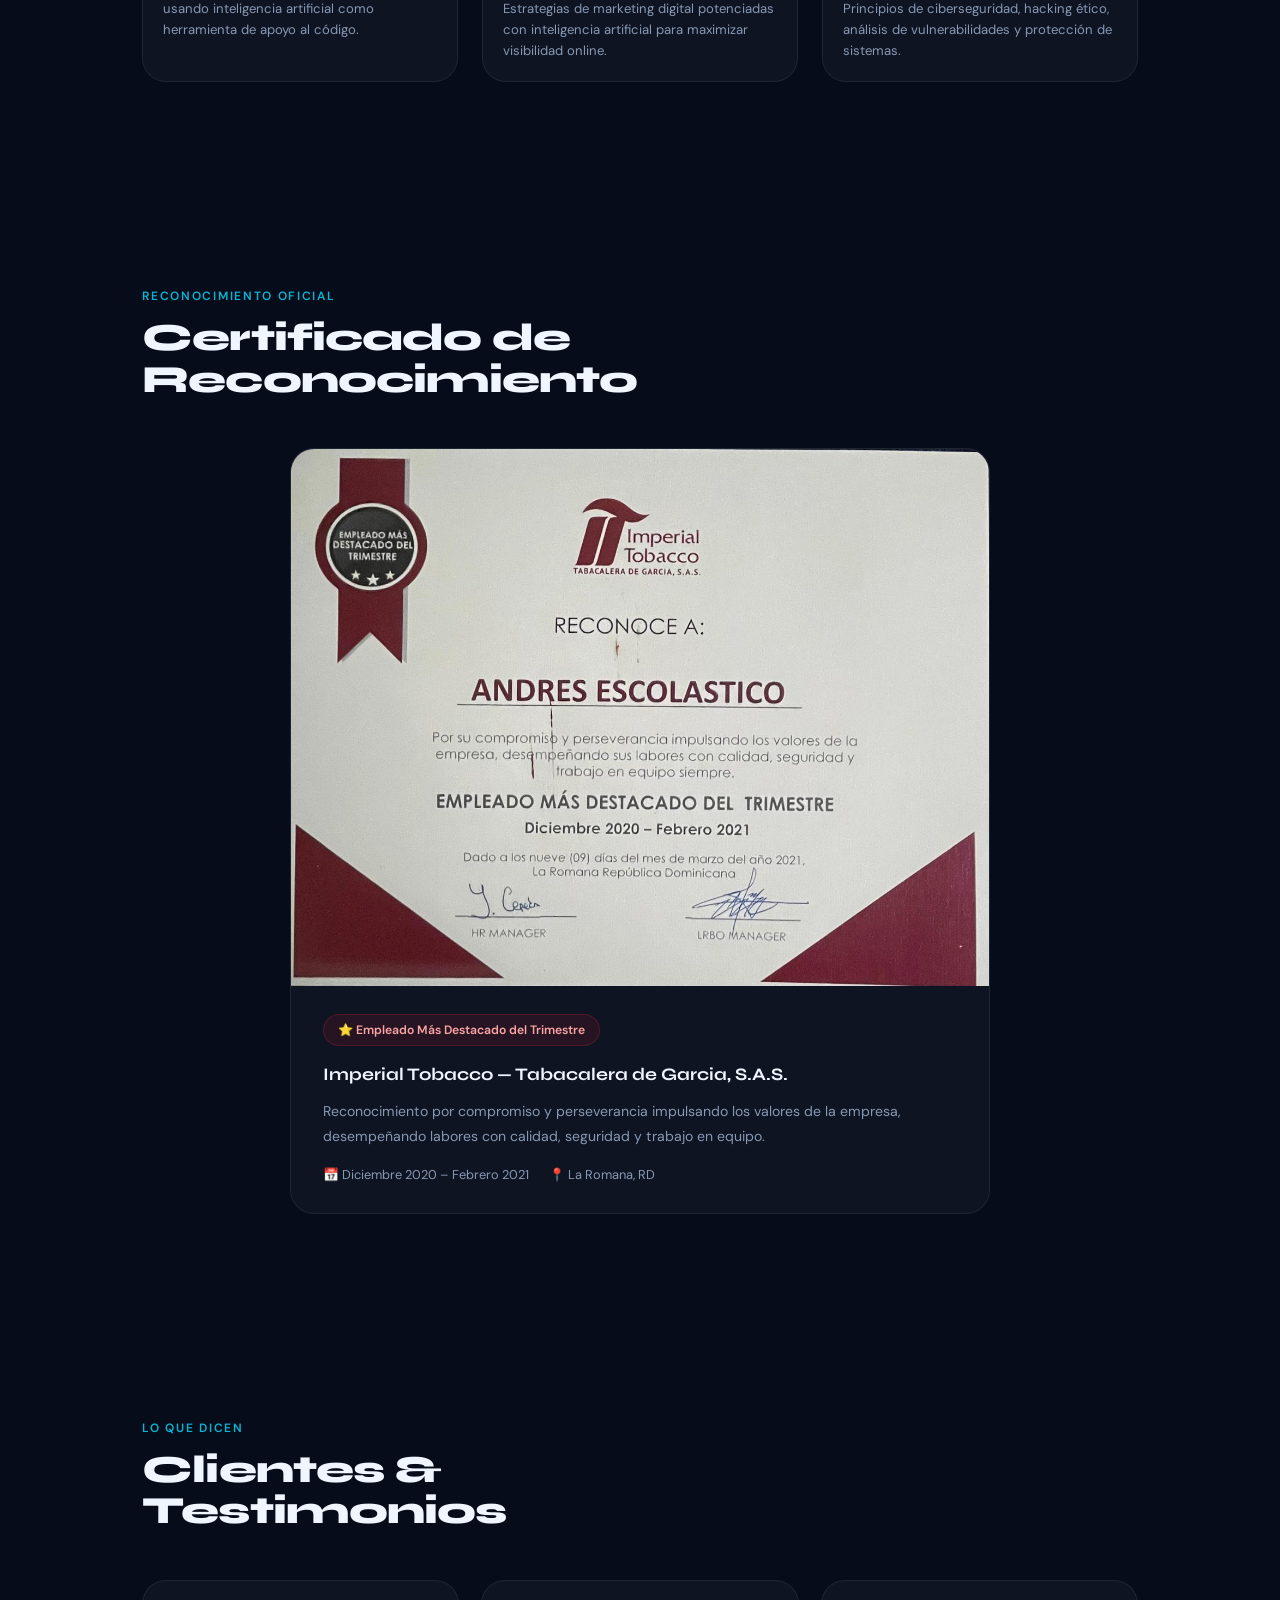
==== commit 59e7e7c6: "fix: mover backdrop-filter a nav::before para que position:fixed del menu funcione en iOS" ====
--- a/index.html
+++ b/index.html
@@ -35,9 +35,6 @@
 <!-- ═══════════════ NAV ═══════════════ -->
 <nav id="navbar">
   <a href="#" class="nav-logo">A.ESC</a>
-  <button class="hamburger" id="hamburger" aria-label="Abrir menú">
-    <span></span><span></span><span></span>
-  </button>
   <ul class="nav-links" id="nav-links">
     <li><a href="#sobre-mi"      onclick="closeMenu()">Sobre mí</a></li>
     <li><a href="#habilidades"   onclick="closeMenu()">Stack</a></li>
@@ -47,6 +44,9 @@
     <li><a href="#contacto"      onclick="closeMenu()">Contacto</a></li>
     <li><a href="admin.html" class="nav-admin" onclick="closeMenu()">⚙ Admin</a></li>
   </ul>
+  <button class="hamburger" id="hamburger" aria-label="Abrir menú">
+    <span></span><span></span><span></span>
+  </button>
 </nav>
 
 <!-- ═══════════════ HERO ═══════════════ -->
--- a/assets/css/style.css
+++ b/assets/css/style.css
@@ -105,10 +105,17 @@
   position: fixed; top: 0; left: 0; right: 0; z-index: 500;
   display: flex; align-items: center; justify-content: space-between;
   padding: 14px 6%;
-  backdrop-filter: blur(24px) saturate(180%);
   background: rgba(6,12,26,0.75);
   border-bottom: 1px solid var(--border);
   transition: box-shadow 0.3s;
+}
+/* backdrop-filter en pseudo-elemento para que NO cree containing block
+   que rompe position:fixed en hijos (bug de webkit/iOS) */
+nav::before {
+  content: '';
+  position: absolute; inset: 0; z-index: -1;
+  backdrop-filter: blur(24px) saturate(180%);
+  -webkit-backdrop-filter: blur(24px) saturate(180%);
 }
 nav.scrolled { box-shadow: 0 4px 32px rgba(0,0,0,0.4); }
 .nav-logo {
@@ -794,69 +801,74 @@
 /* ════════ 768px ════════ */
 @media (max-width: 768px) {
 
-  /* ── NAV ── */
+  /* ── NAV MOBILE ── */
   .hamburger { display: flex; }
+
+  /* Backdrop — z-index BELOW the nav bar so el hamburger queda clickeable */
+  .nav-backdrop {
+    display: none; position: fixed; inset: 0;
+    background: rgba(0,0,0,0.6);
+    backdrop-filter: blur(2px);
+    -webkit-backdrop-filter: blur(2px);
+    z-index: 498;
+  }
+  .nav-backdrop.open { display: block; }
+
+  /* Panel — siempre display:flex, position:fixed desde el inicio */
   .nav-links {
-    flex-direction: column; gap: 0;
+    display: flex; flex-direction: column; gap: 0;
     position: fixed; top: 0; right: 0; bottom: 0; width: 82%;
     max-width: 320px;
     background: linear-gradient(160deg, #0b1628 0%, #0d1c36 100%);
-    border-left: 1px solid rgba(26,86,219,0.18);
+    border-left: 1px solid rgba(26,86,219,0.22);
     padding: 0 0 40px;
-    z-index: 1001;
+    z-index: 501;
+    visibility: hidden;
     transform: translateX(110%);
-    transition: transform 0.34s cubic-bezier(0.4, 0, 0.2, 1);
-    pointer-events: none;
+    transition: transform 0.34s cubic-bezier(0.4,0,0.2,1),
+                visibility 0s linear 0.34s;
     overflow-y: auto;
-    box-shadow: -8px 0 40px rgba(0,0,0,0.55);
+    box-shadow: -8px 0 40px rgba(0,0,0,0.6);
   }
-  .nav-links.open { transform: translateX(0); pointer-events: all; }
-
-  /* Header del panel */
+  .nav-links.open {
+    visibility: visible;
+    transform: translateX(0);
+    transition: transform 0.34s cubic-bezier(0.4,0,0.2,1),
+                visibility 0s linear 0s;
+  }
+
+  /* Header decorativo del panel */
   .nav-links::before {
     content: 'MENÚ';
-    display: block;
+    display: block; flex-shrink: 0;
     font-family: 'Syne', sans-serif;
-    font-size: 0.65rem; font-weight: 700; letter-spacing: 0.2em;
-    color: var(--cyan); opacity: 0.6;
-    padding: 72px 28px 20px;
+    font-size: 0.62rem; font-weight: 700; letter-spacing: 0.22em;
+    color: var(--cyan); opacity: 0.55;
+    padding: 68px 28px 18px;
     border-bottom: 1px solid rgba(255,255,255,0.06);
-    margin-bottom: 8px;
+    margin-bottom: 6px;
   }
 
-  .nav-links li { border-bottom: 1px solid rgba(255,255,255,0.05); margin: 0 28px; }
-  .nav-links li:last-child { border-bottom: none; margin-top: 16px; }
+  .nav-links li { border-bottom: 1px solid rgba(255,255,255,0.05); margin: 0 24px; }
+  .nav-links li:last-child { border-bottom: none; margin-top: 20px; }
   .nav-links a {
-    display: flex; align-items: center; gap: 10px;
-    padding: 17px 0; font-size: 1rem; font-weight: 500;
-    color: rgba(255,255,255,0.75);
+    display: block; padding: 16px 4px;
+    font-size: 1rem; font-weight: 500;
+    color: rgba(255,255,255,0.78);
     transition: color 0.2s, padding-left 0.2s;
   }
-  .nav-links a:hover { color: var(--white); padding-left: 4px; }
+  .nav-links a:hover { color: var(--white); padding-left: 8px; }
   .nav-links a::after { display: none; }
   .nav-admin {
-    border: 1px solid rgba(6,182,212,0.25) !important;
-    background: rgba(6,182,212,0.06) !important;
+    display: block; text-align: center;
+    border: 1px solid rgba(6,182,212,0.28) !important;
+    background: rgba(6,182,212,0.07) !important;
     color: var(--cyan) !important;
-    padding: 14px 16px !important;
-    border-radius: 8px !important;
+    padding: 13px 16px !important;
+    border-radius: 10px !important;
     font-size: 0.88rem !important;
-    justify-content: center !important;
-    margin: 0 !important;
+    margin: 0 4px !important;
   }
-  .nav-admin:hover { background: rgba(6,182,212,0.14) !important; }
-
-  /* Backdrop */
-  .nav-backdrop {
-    display: block; position: fixed; inset: 0;
-    background: rgba(0,0,0,0.65);
-    backdrop-filter: blur(3px);
-    -webkit-backdrop-filter: blur(3px);
-    z-index: 1000;
-    opacity: 0; pointer-events: none;
-    transition: opacity 0.3s ease;
-  }
-  .nav-backdrop.open { opacity: 1; pointer-events: all; }
 
   /* ── HERO ── */
   .hero {
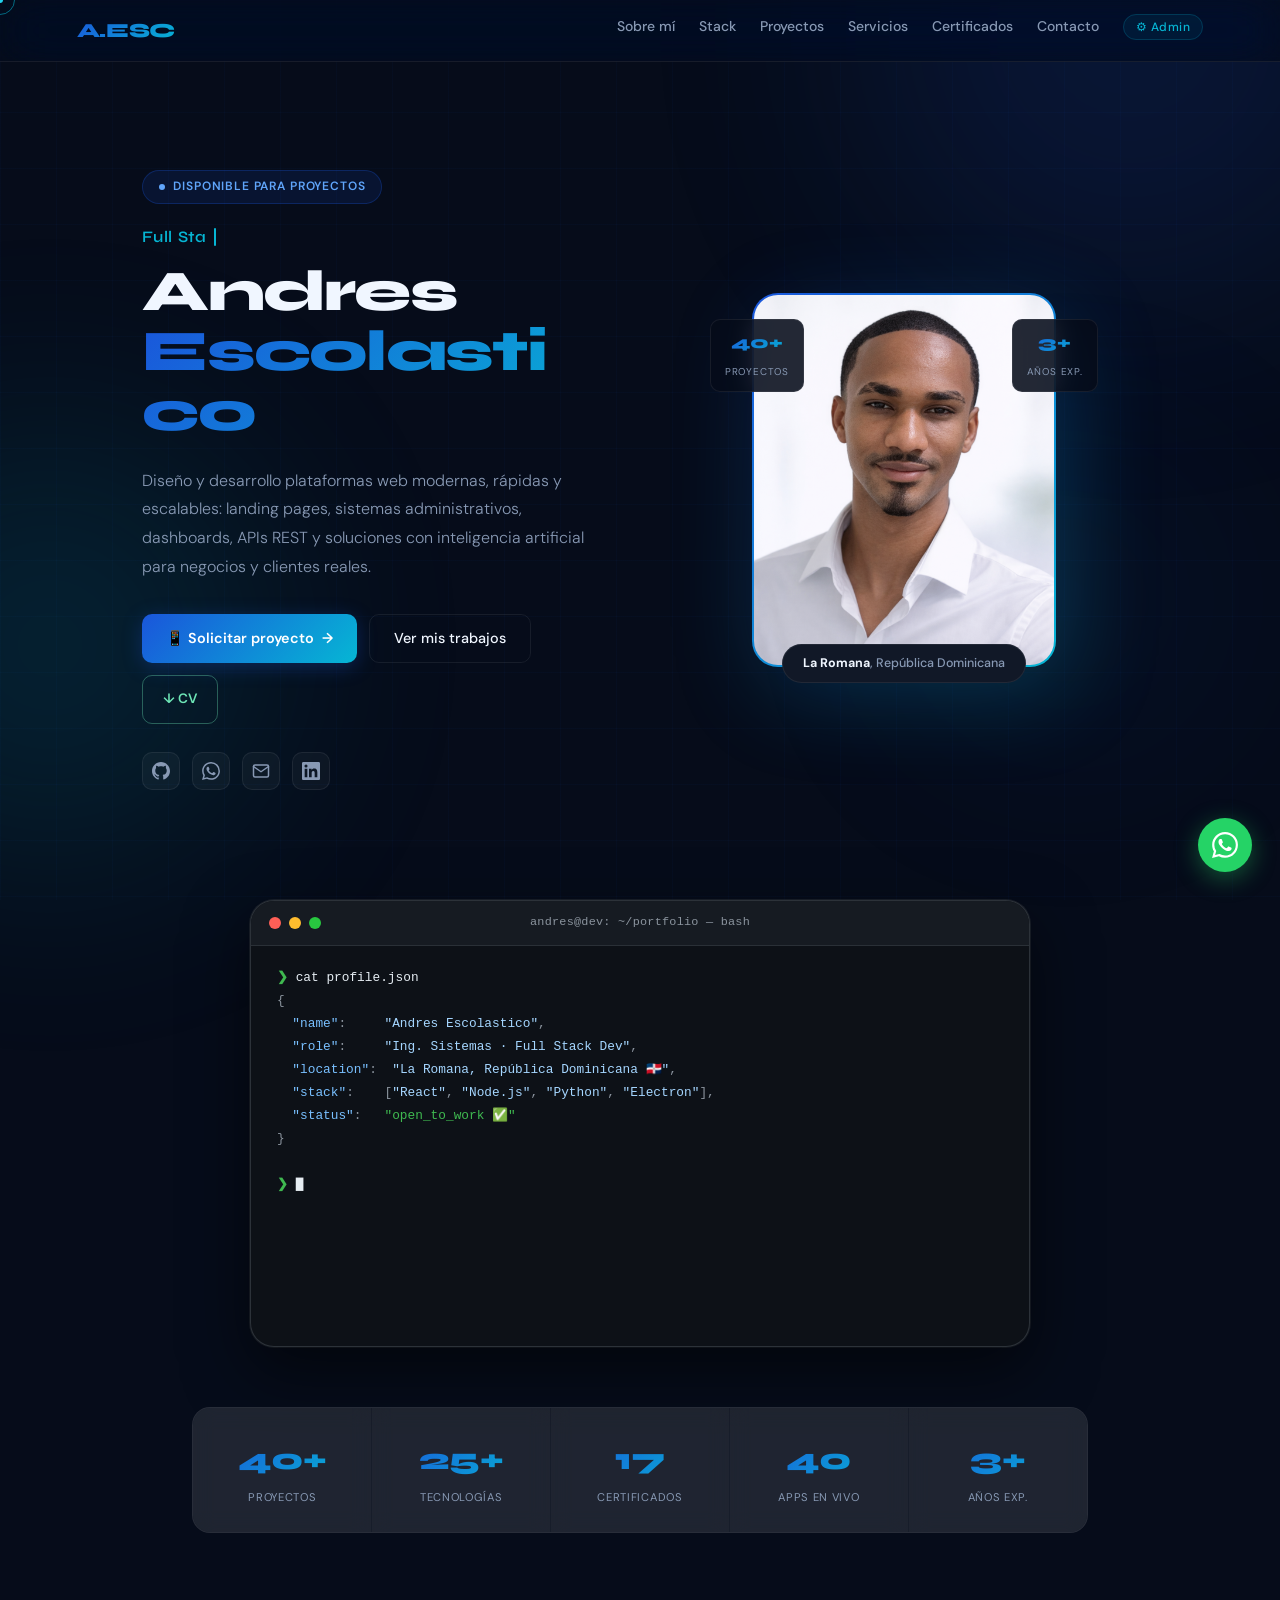
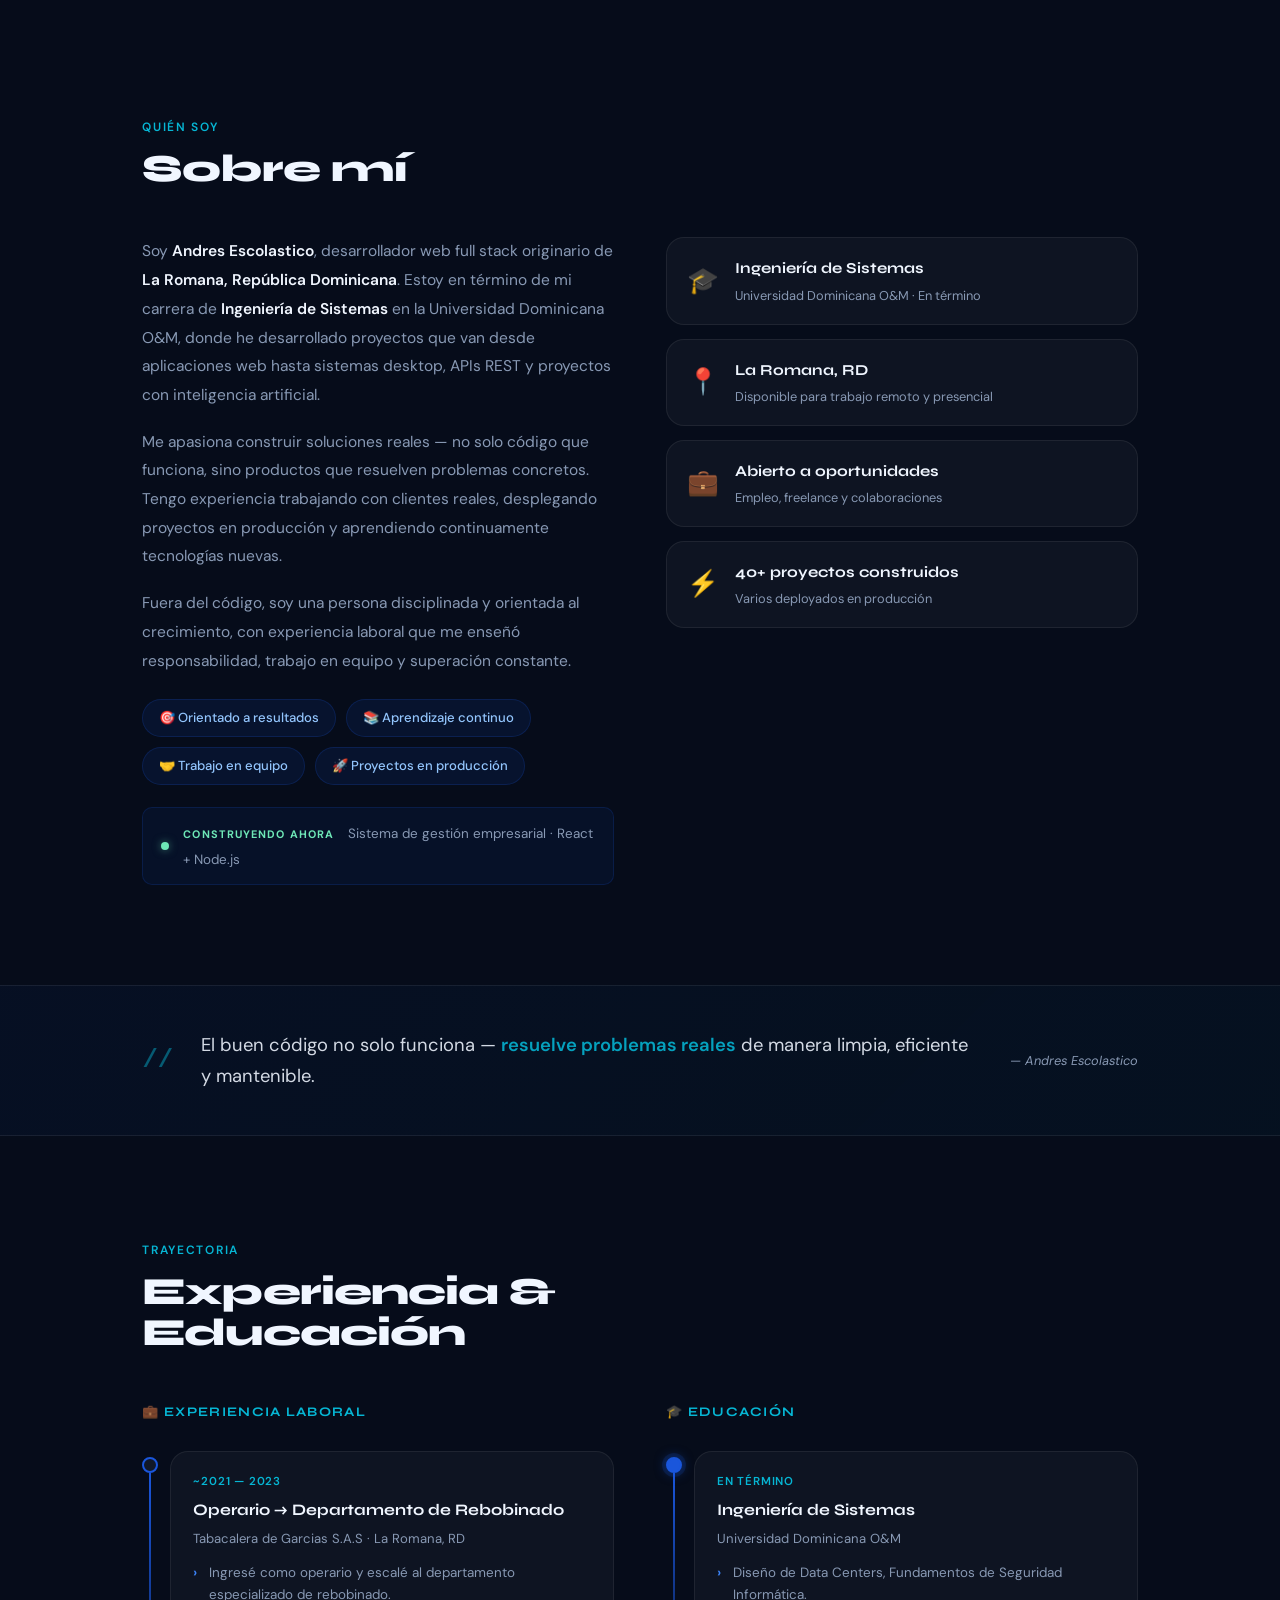
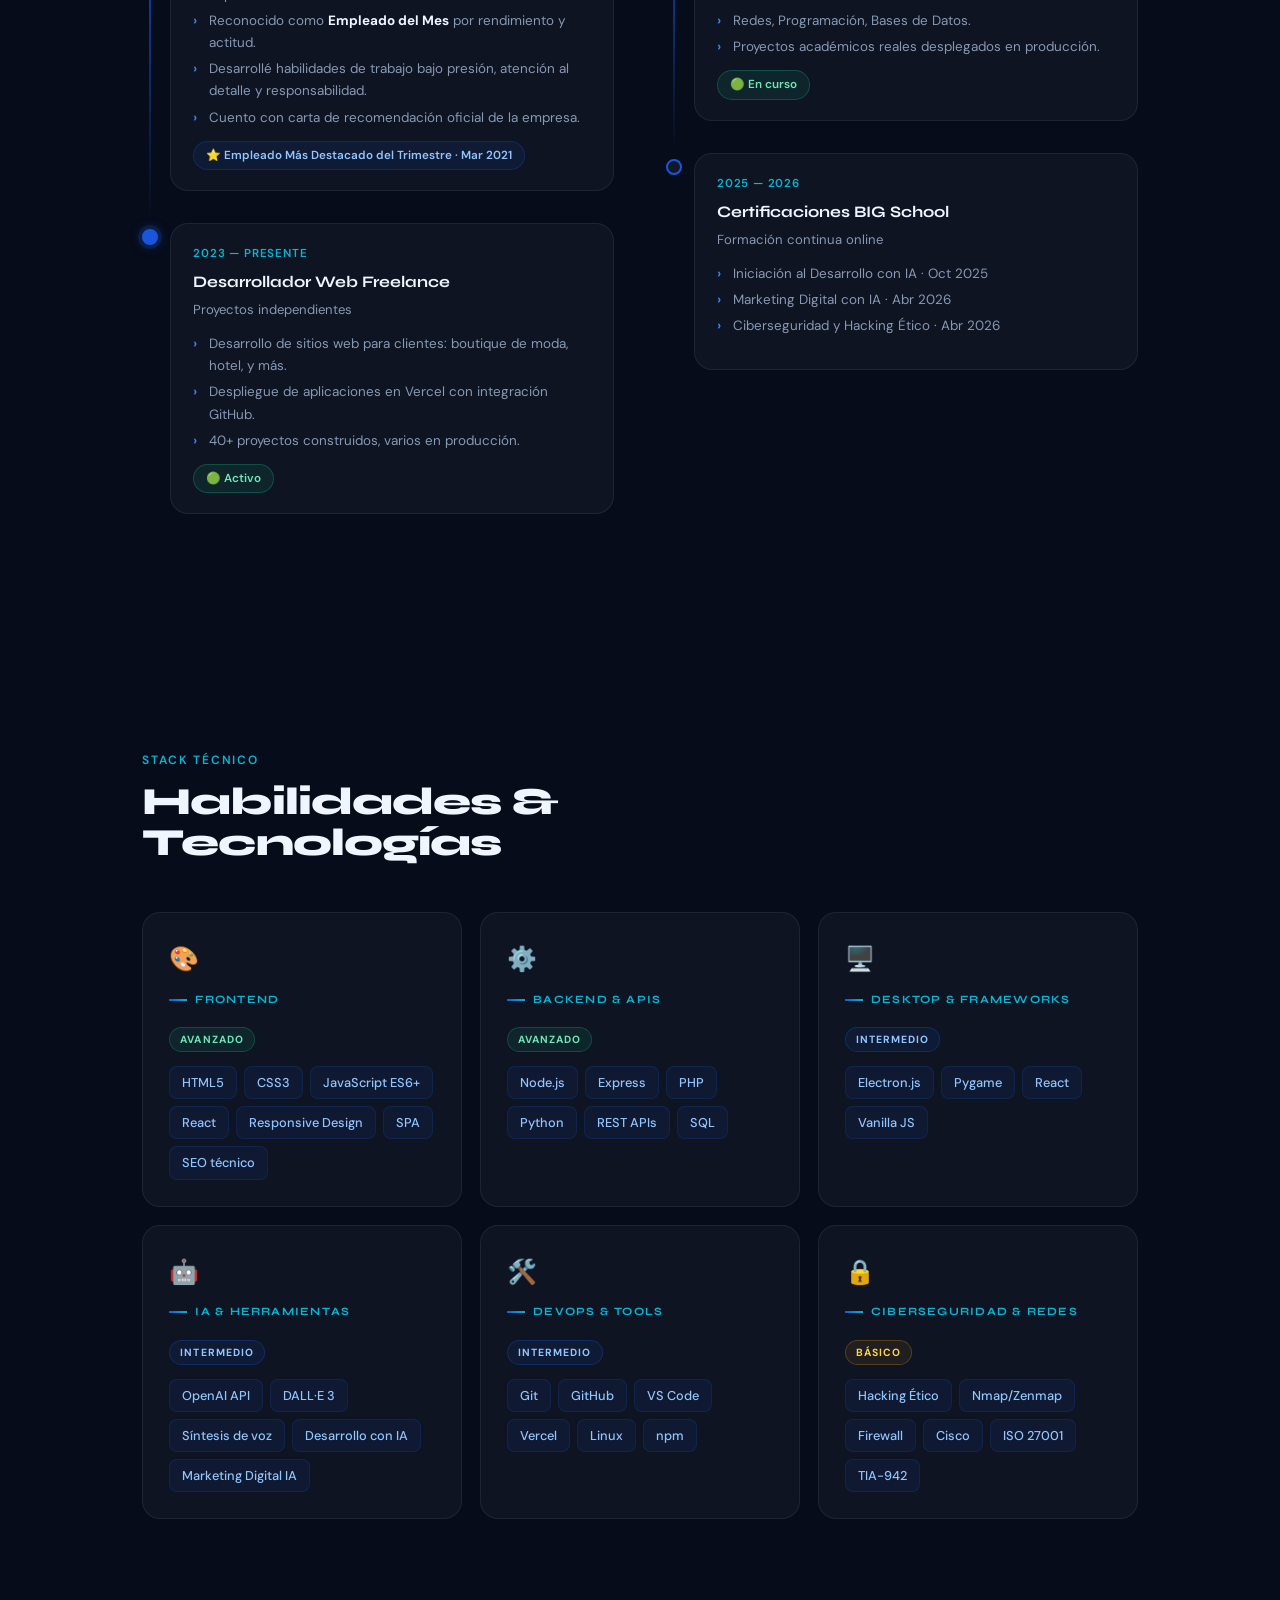
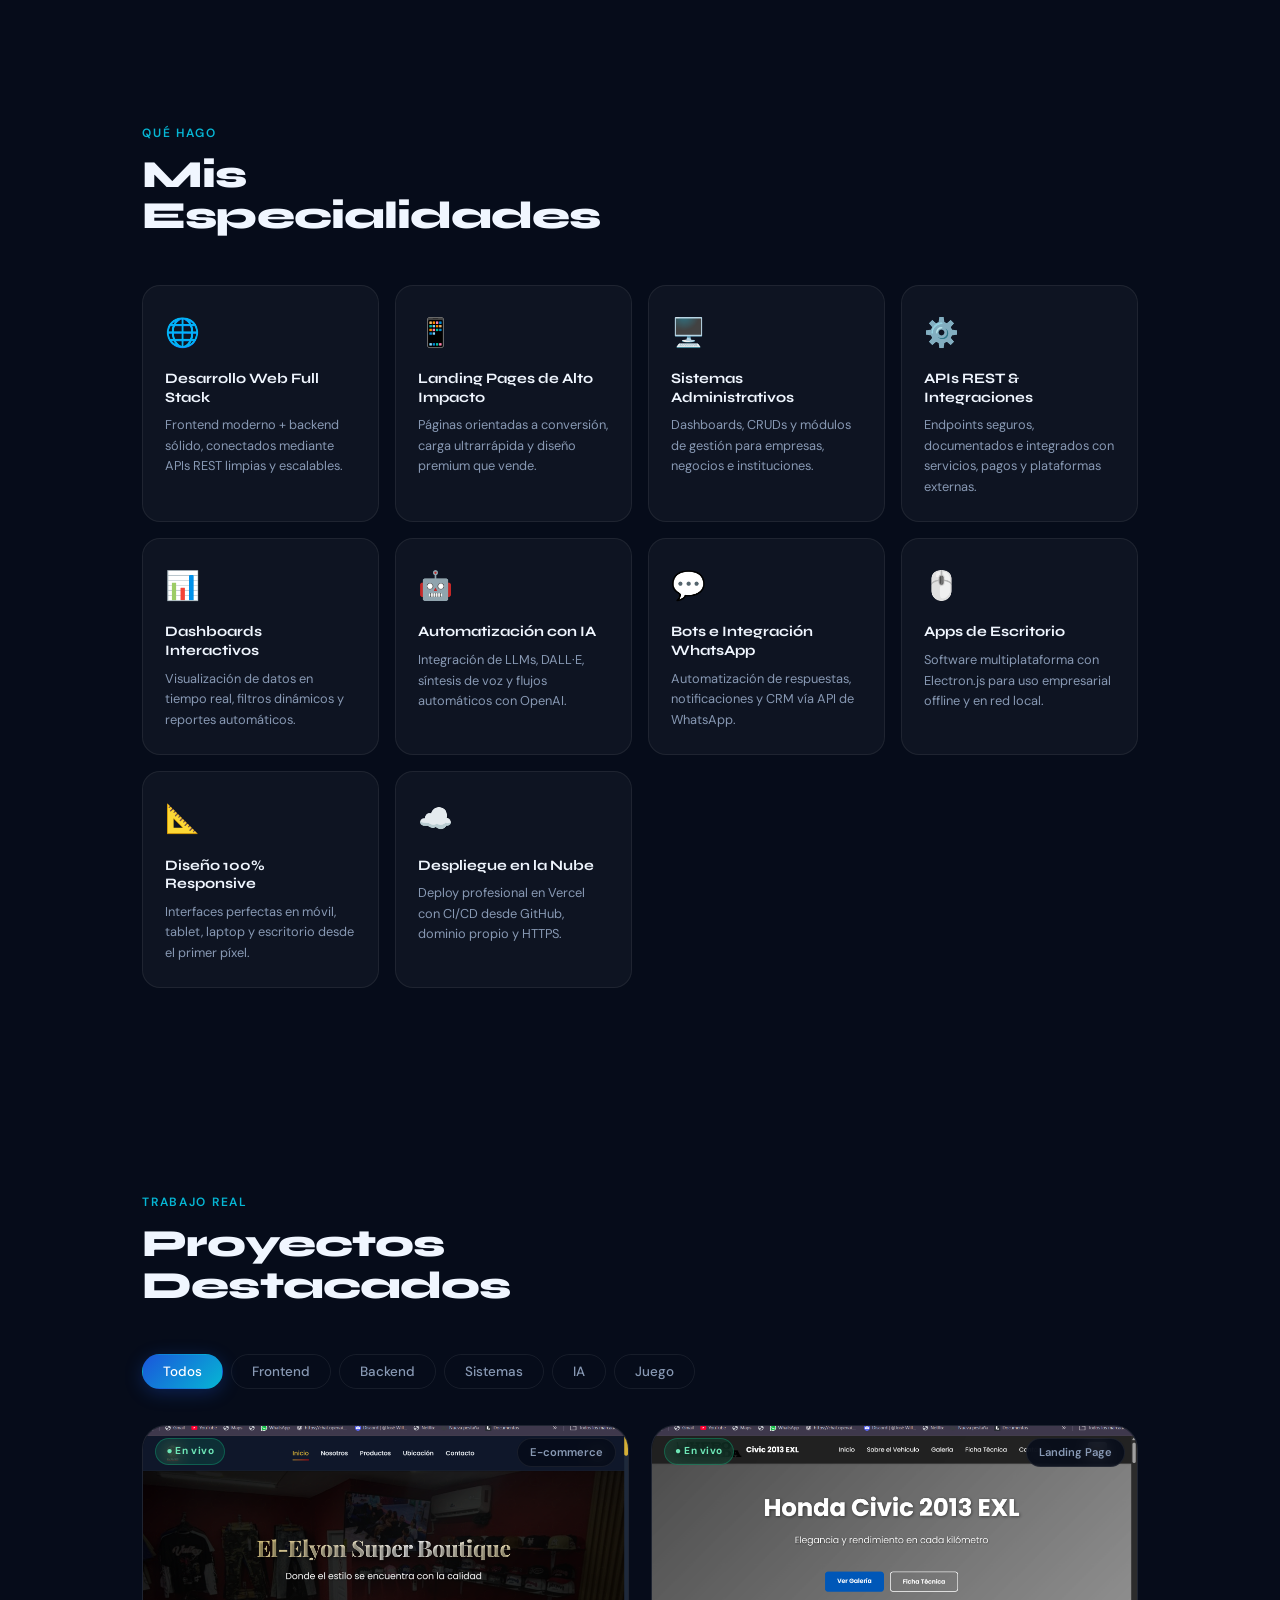
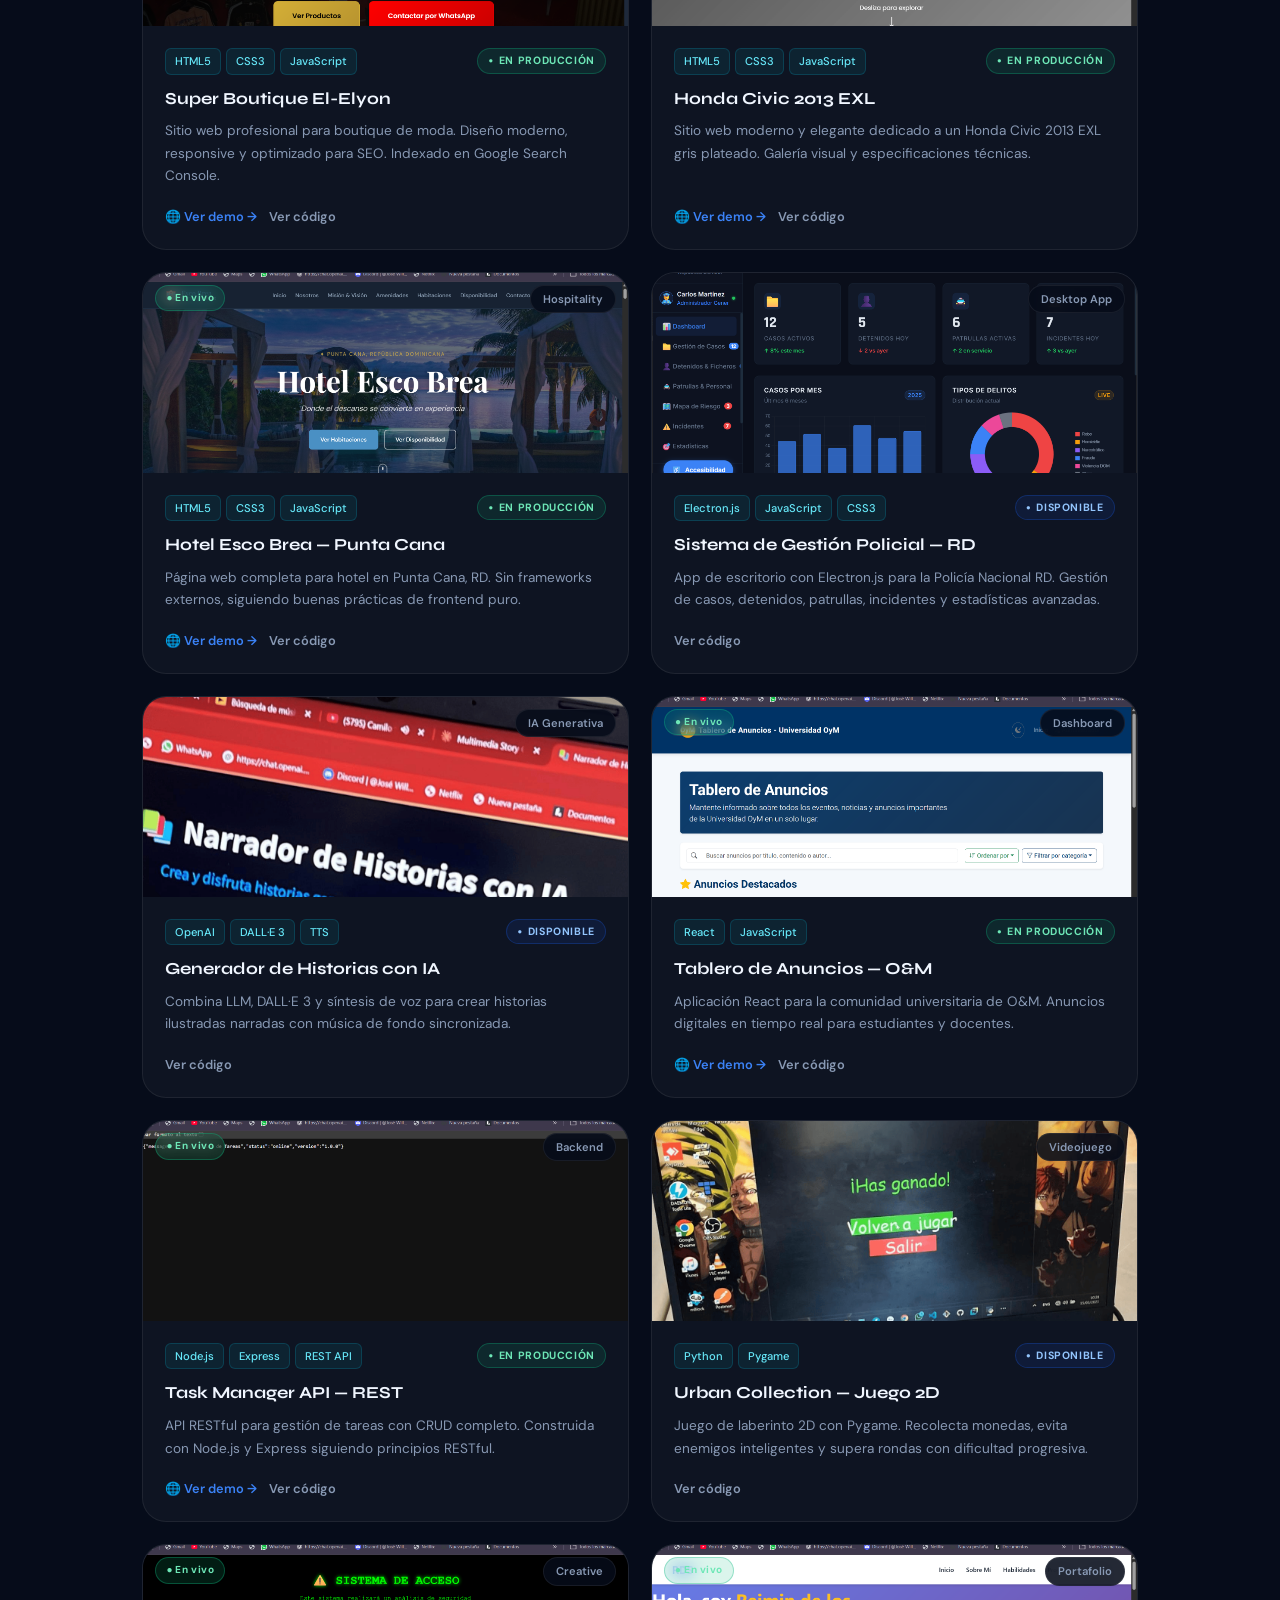
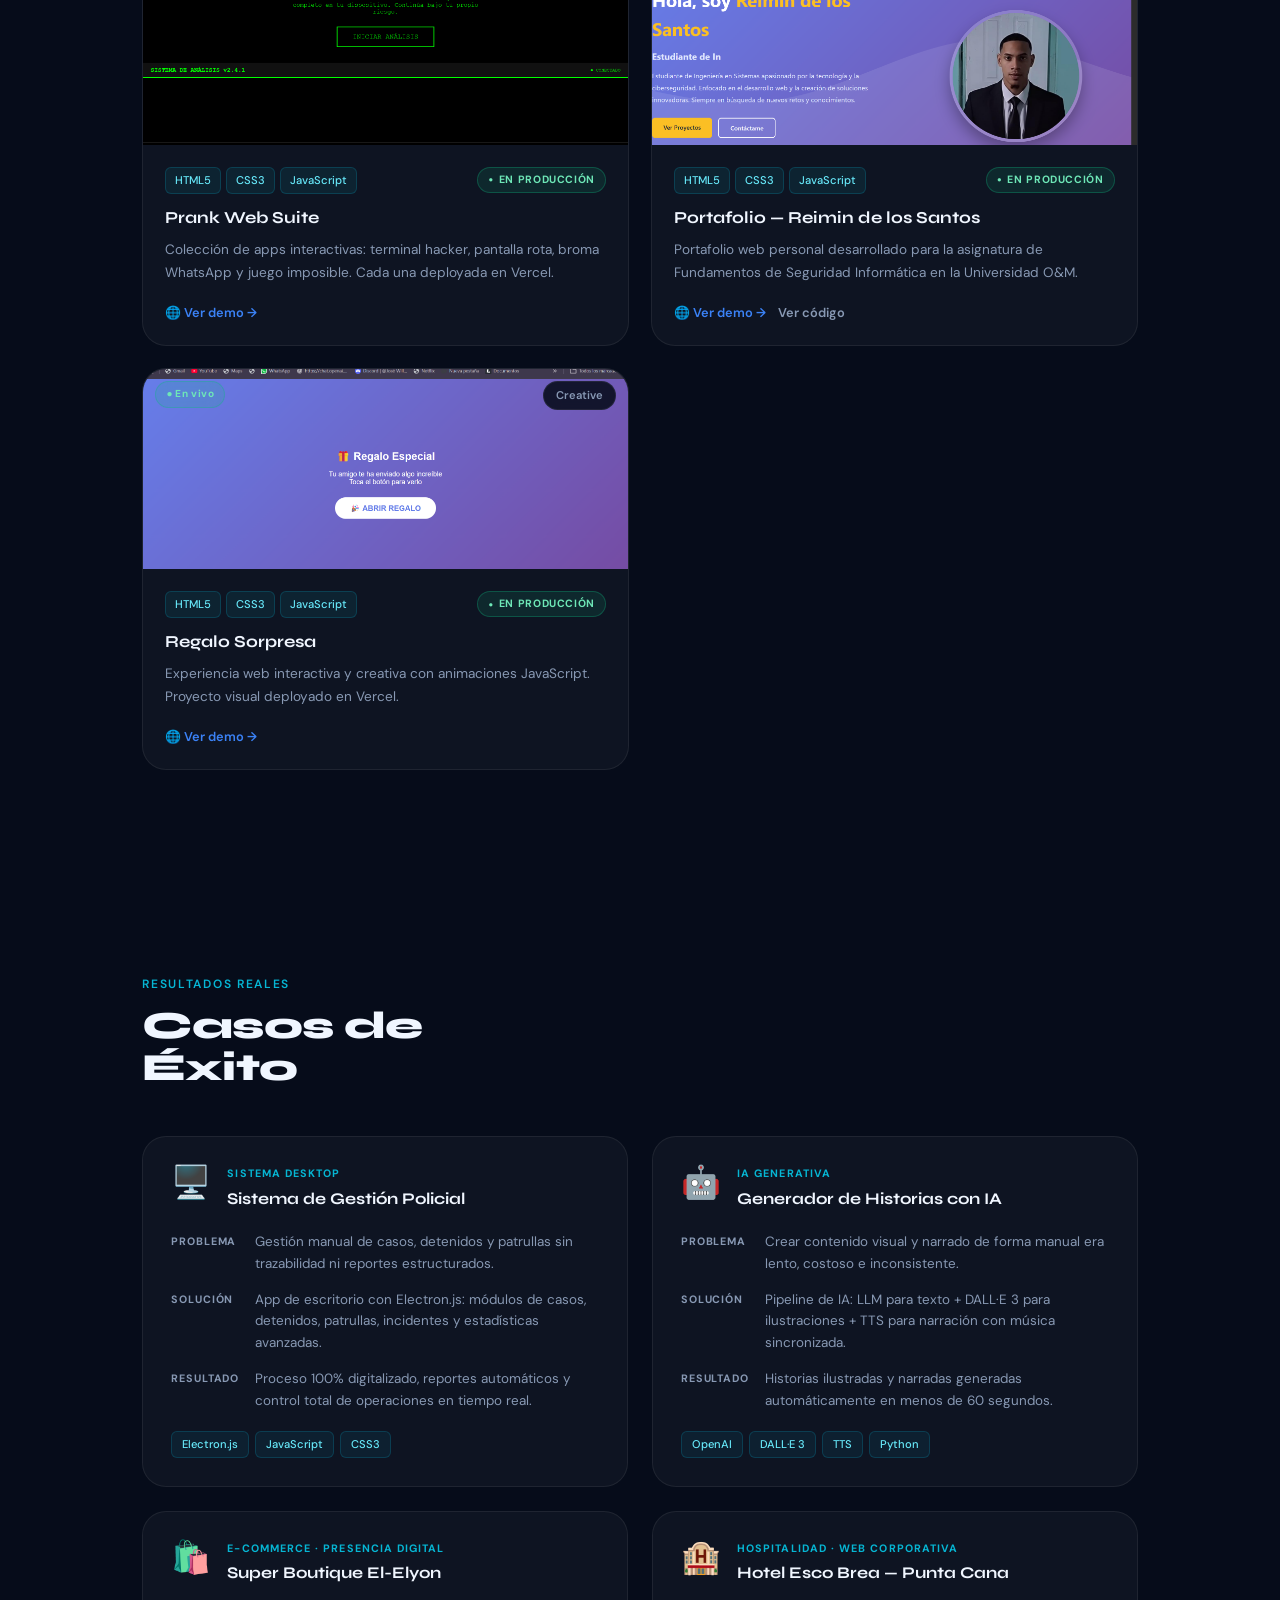
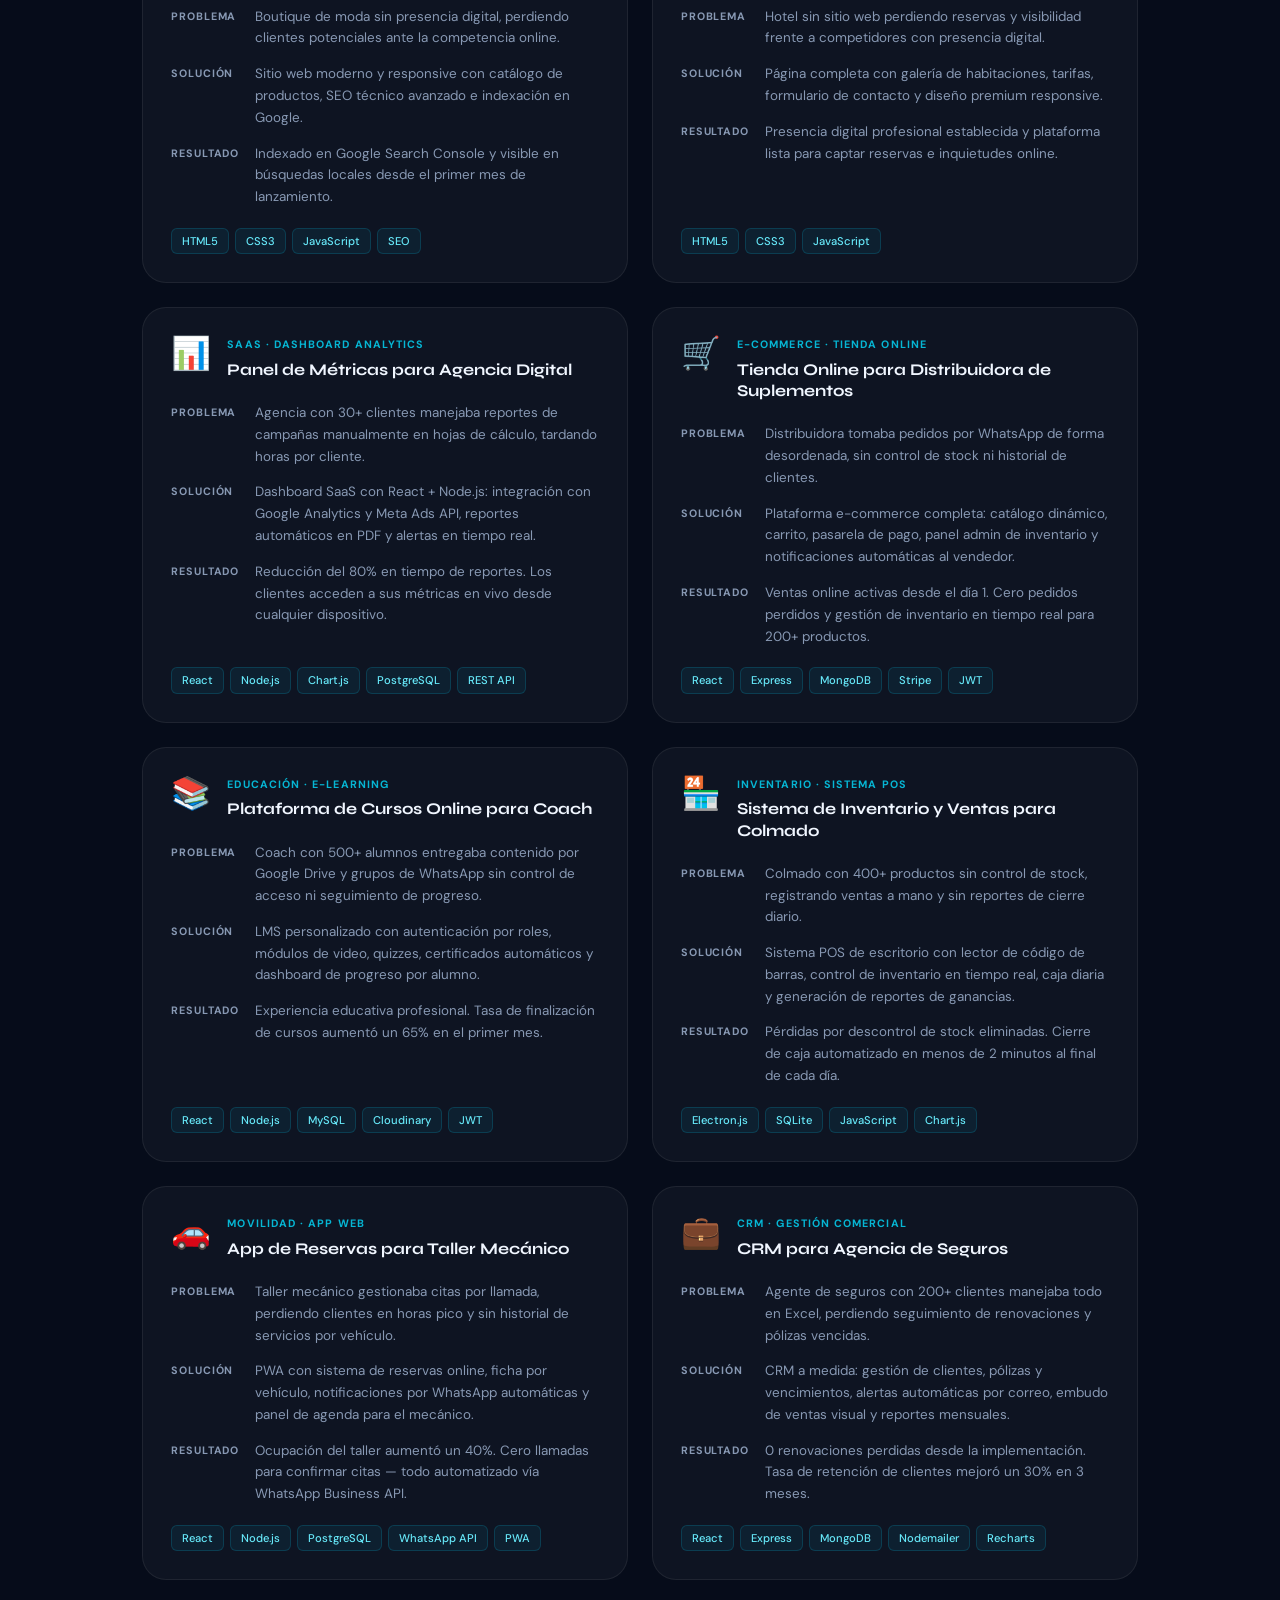
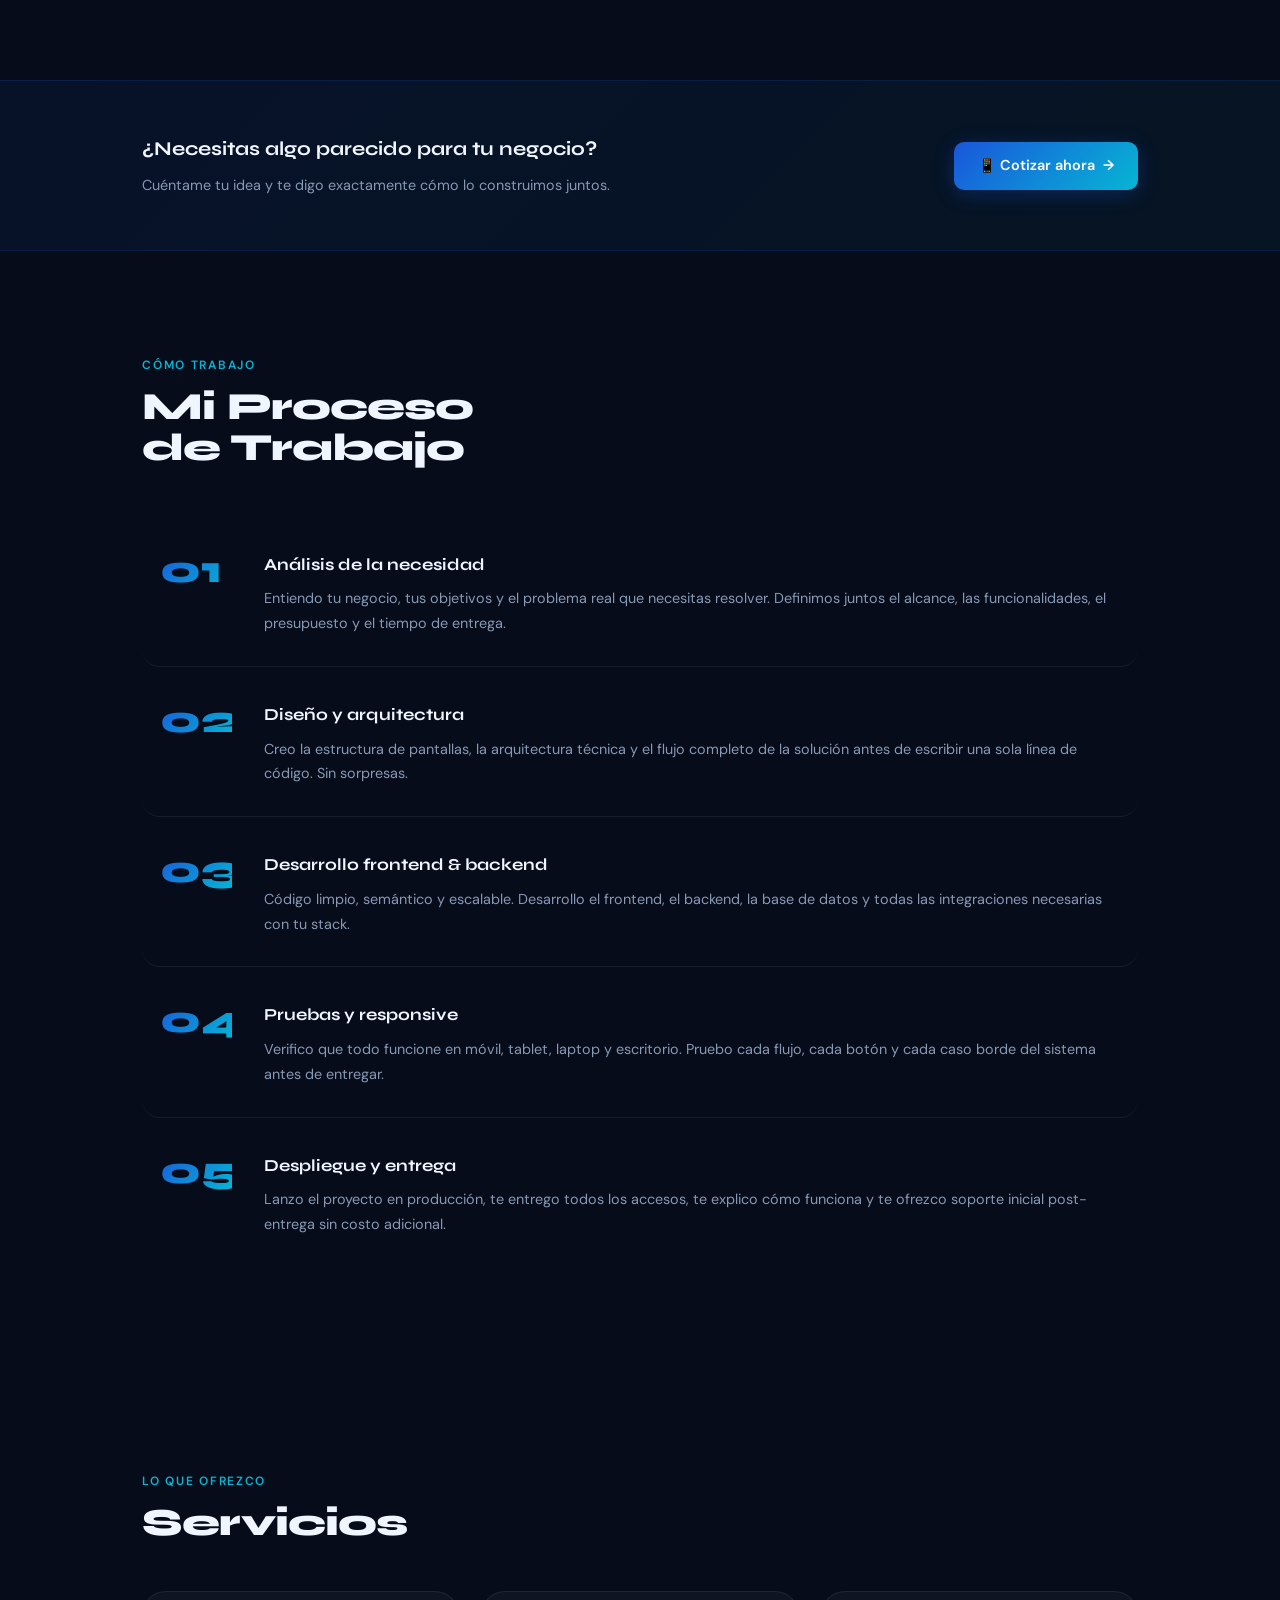
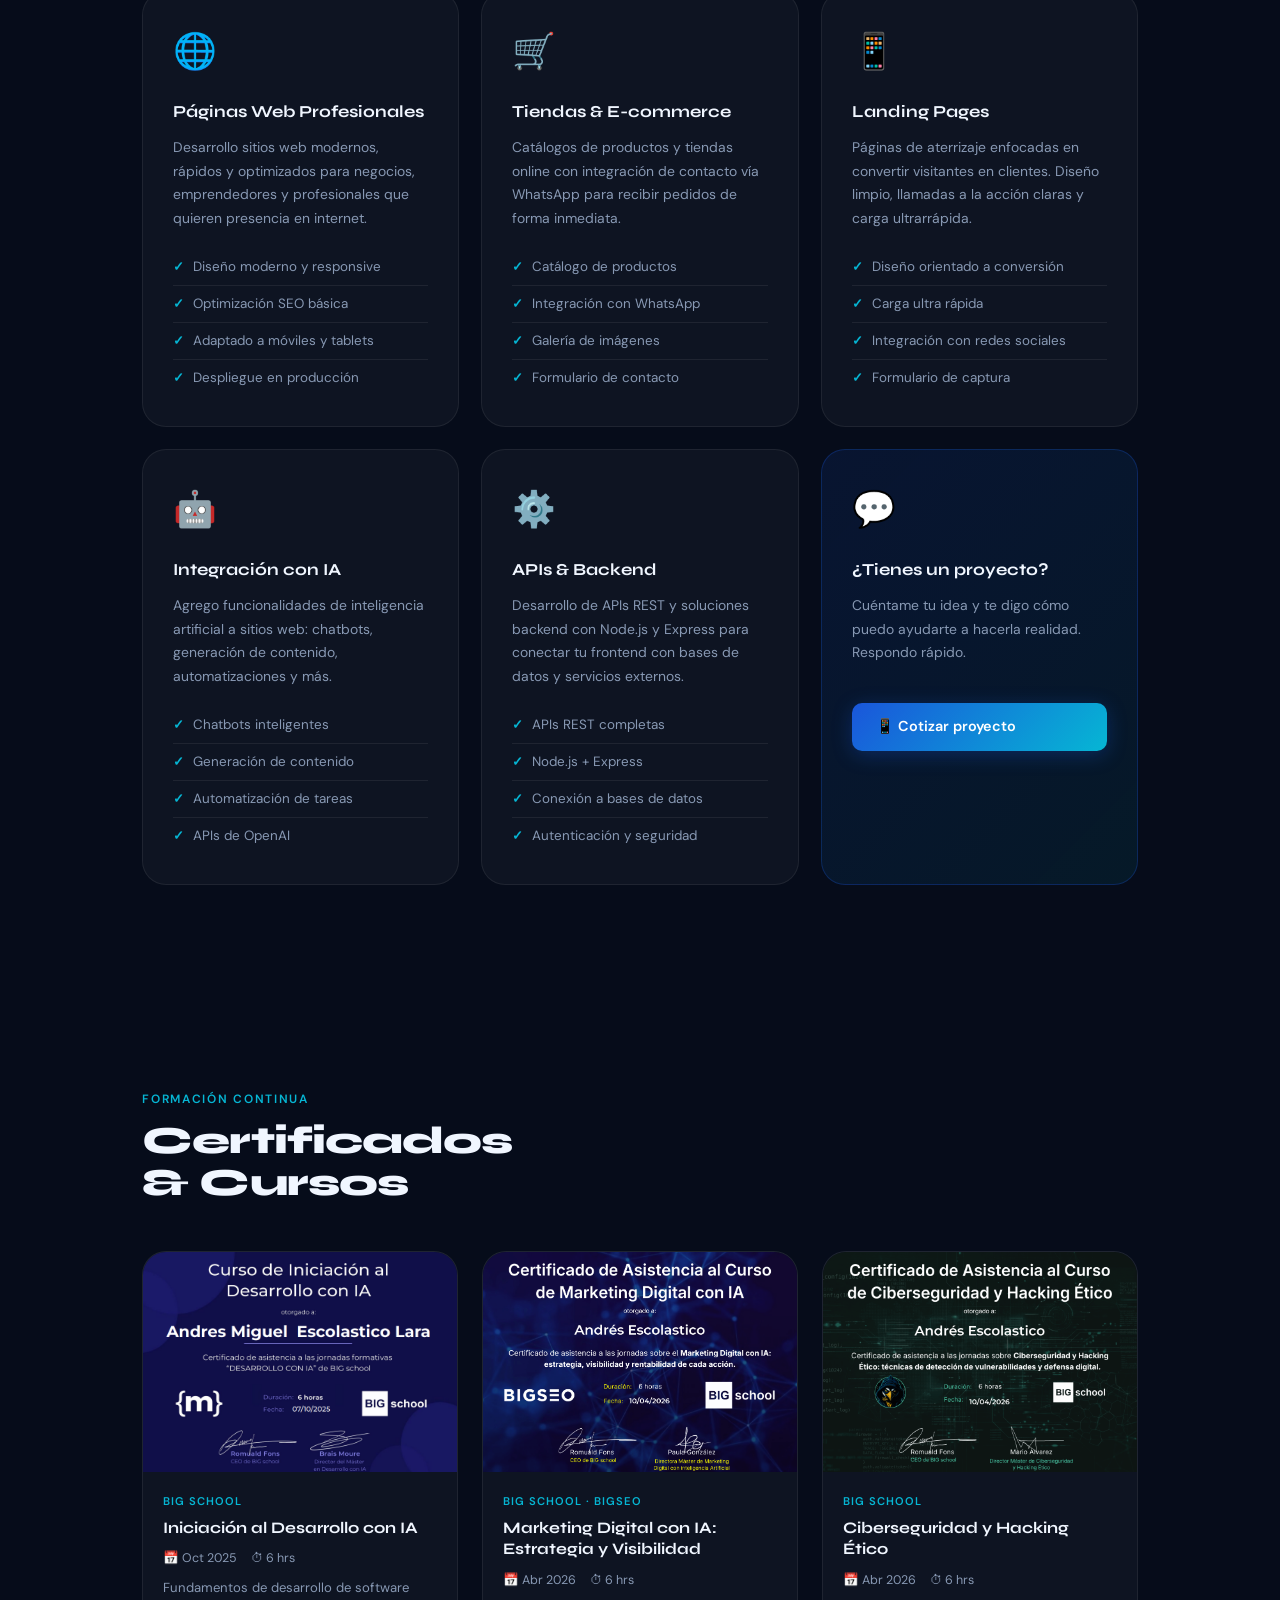
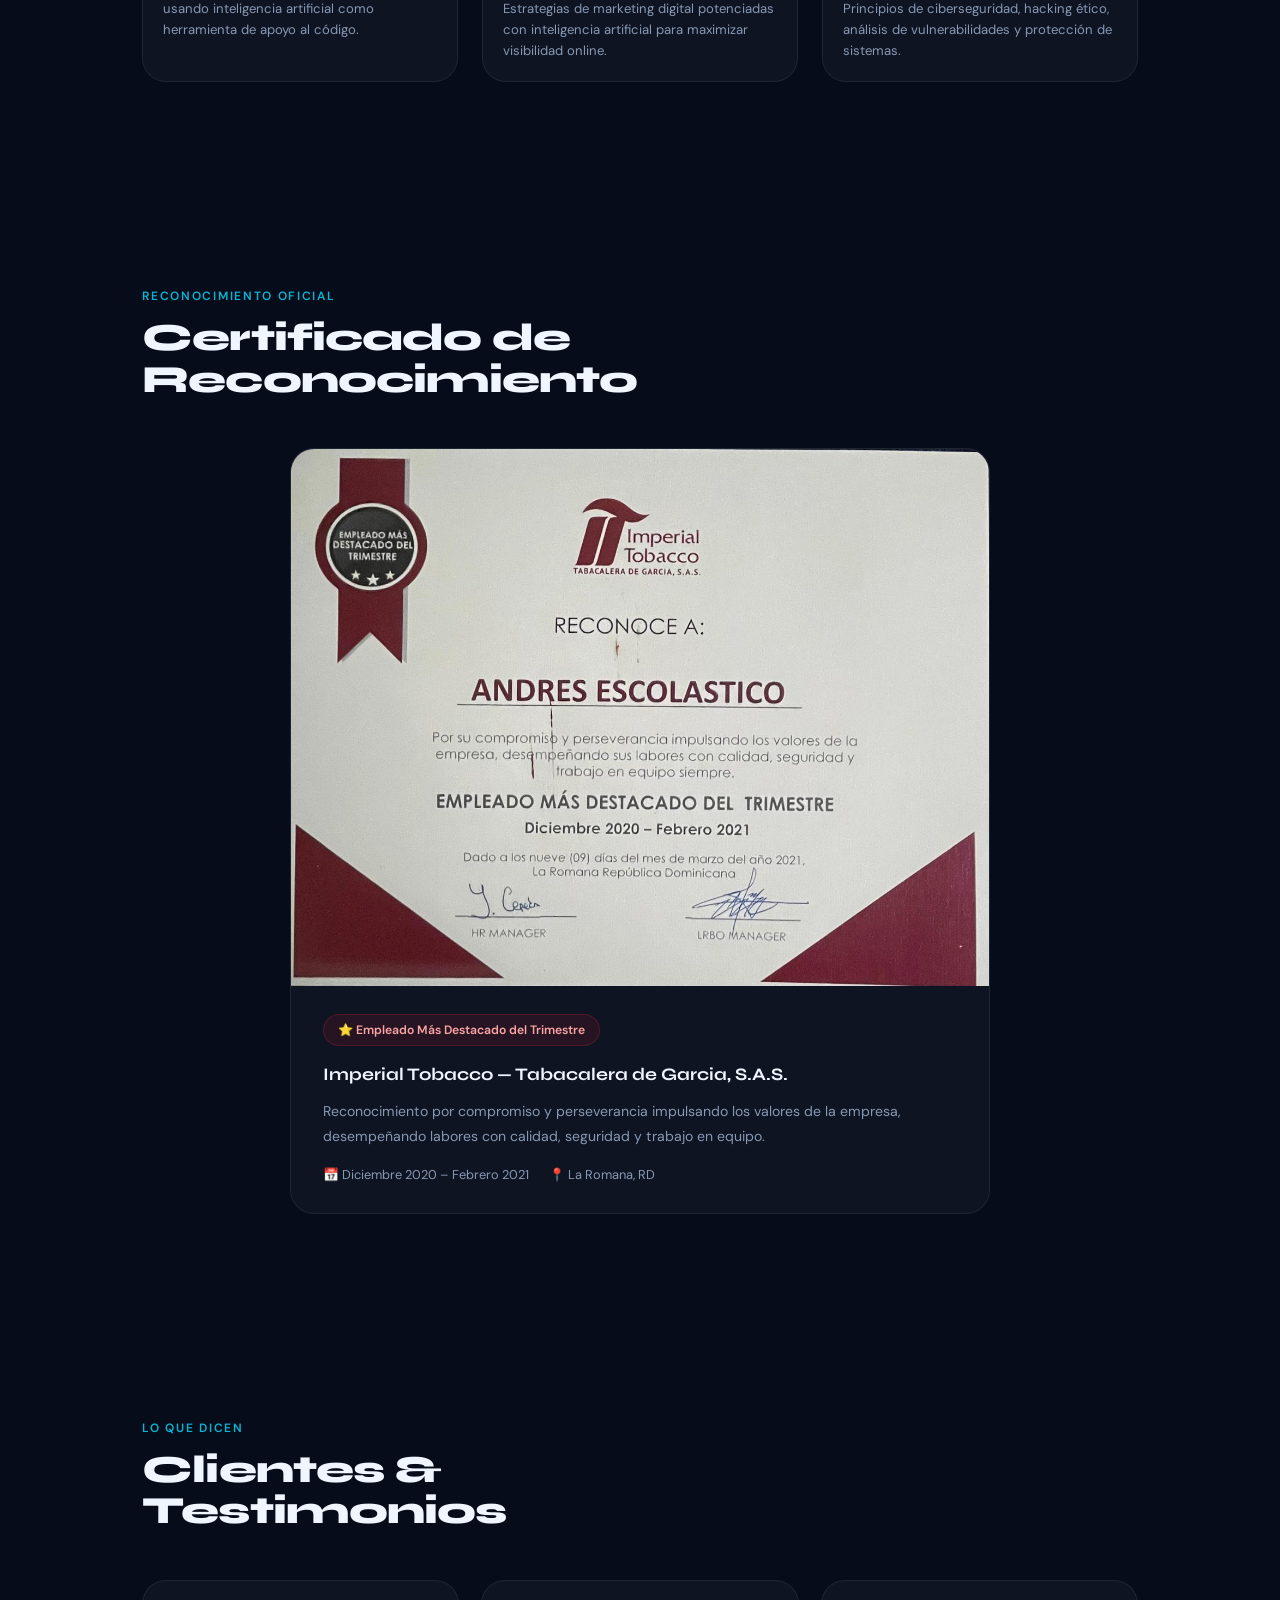
==== commit ae4f9266: "fix: nav mobile panel completo — ul fuera del nav, z-index correcto, height:100%" ====
--- a/index.html
+++ b/index.html
@@ -35,19 +35,19 @@
 <!-- ═══════════════ NAV ═══════════════ -->
 <nav id="navbar">
   <a href="#" class="nav-logo">A.ESC</a>
-  <ul class="nav-links" id="nav-links">
-    <li><a href="#sobre-mi"      onclick="closeMenu()">Sobre mí</a></li>
-    <li><a href="#habilidades"   onclick="closeMenu()">Stack</a></li>
-    <li><a href="#proyectos"     onclick="closeMenu()">Proyectos</a></li>
-    <li><a href="#servicios"     onclick="closeMenu()">Servicios</a></li>
-    <li><a href="#certificados"  onclick="closeMenu()">Certificados</a></li>
-    <li><a href="#contacto"      onclick="closeMenu()">Contacto</a></li>
-    <li><a href="admin.html" class="nav-admin" onclick="closeMenu()">⚙ Admin</a></li>
-  </ul>
   <button class="hamburger" id="hamburger" aria-label="Abrir menú">
     <span></span><span></span><span></span>
   </button>
 </nav>
+<ul class="nav-links" id="nav-links">
+  <li><a href="#sobre-mi"      onclick="closeMenu()">Sobre mí</a></li>
+  <li><a href="#habilidades"   onclick="closeMenu()">Stack</a></li>
+  <li><a href="#proyectos"     onclick="closeMenu()">Proyectos</a></li>
+  <li><a href="#servicios"     onclick="closeMenu()">Servicios</a></li>
+  <li><a href="#certificados"  onclick="closeMenu()">Certificados</a></li>
+  <li><a href="#contacto"      onclick="closeMenu()">Contacto</a></li>
+  <li><a href="admin.html" class="nav-admin" onclick="closeMenu()">⚙ Admin</a></li>
+</ul>
 
 <!-- ═══════════════ HERO ═══════════════ -->
 <section class="hero-section">
--- a/assets/css/style.css
+++ b/assets/css/style.css
@@ -124,7 +124,13 @@
   -webkit-text-fill-color: transparent; background-clip: text;
   text-decoration: none; letter-spacing: -0.02em;
 }
-.nav-links { display: flex; gap: 24px; list-style: none; }
+/* Desktop: fixed al top-right del viewport, mismo lugar visual que antes */
+.nav-links {
+  display: flex; gap: 24px; list-style: none;
+  position: fixed; top: 0; right: 6%;
+  height: 52px; align-items: center;
+  z-index: 501;
+}
 .nav-links a {
   color: var(--muted); text-decoration: none;
   font-size: 0.875rem; font-weight: 500;
@@ -804,37 +810,32 @@
   /* ── NAV MOBILE ── */
   .hamburger { display: flex; }
 
-  /* Backdrop — z-index BELOW the nav bar so el hamburger queda clickeable */
+  /* Backdrop: debajo del nav (500) para que hamburger siga clickeable */
   .nav-backdrop {
     display: none; position: fixed; inset: 0;
-    background: rgba(0,0,0,0.6);
-    backdrop-filter: blur(2px);
-    -webkit-backdrop-filter: blur(2px);
-    z-index: 498;
+    background: rgba(0,0,0,0.55);
+    z-index: 499;
   }
   .nav-backdrop.open { display: block; }
 
-  /* Panel — siempre display:flex, position:fixed desde el inicio */
+  /* Panel */
   .nav-links {
     display: flex; flex-direction: column; gap: 0;
-    position: fixed; top: 0; right: 0; bottom: 0; width: 82%;
-    max-width: 320px;
-    background: linear-gradient(160deg, #0b1628 0%, #0d1c36 100%);
+    position: fixed; top: 0; right: 0;
+    height: 100%; width: 82%; max-width: 320px;
+    background: #0b1628;
     border-left: 1px solid rgba(26,86,219,0.22);
     padding: 0 0 40px;
-    z-index: 501;
-    visibility: hidden;
-    transform: translateX(110%);
-    transition: transform 0.34s cubic-bezier(0.4,0,0.2,1),
-                visibility 0s linear 0.34s;
+    z-index: 9999;
+    transform: translateX(100%);
+    pointer-events: none;
+    transition: transform 0.3s ease;
     overflow-y: auto;
-    box-shadow: -8px 0 40px rgba(0,0,0,0.6);
+    box-shadow: -4px 0 24px rgba(0,0,0,0.5);
   }
   .nav-links.open {
-    visibility: visible;
     transform: translateX(0);
-    transition: transform 0.34s cubic-bezier(0.4,0,0.2,1),
-                visibility 0s linear 0s;
+    pointer-events: auto;
   }
 
   /* Header decorativo del panel */
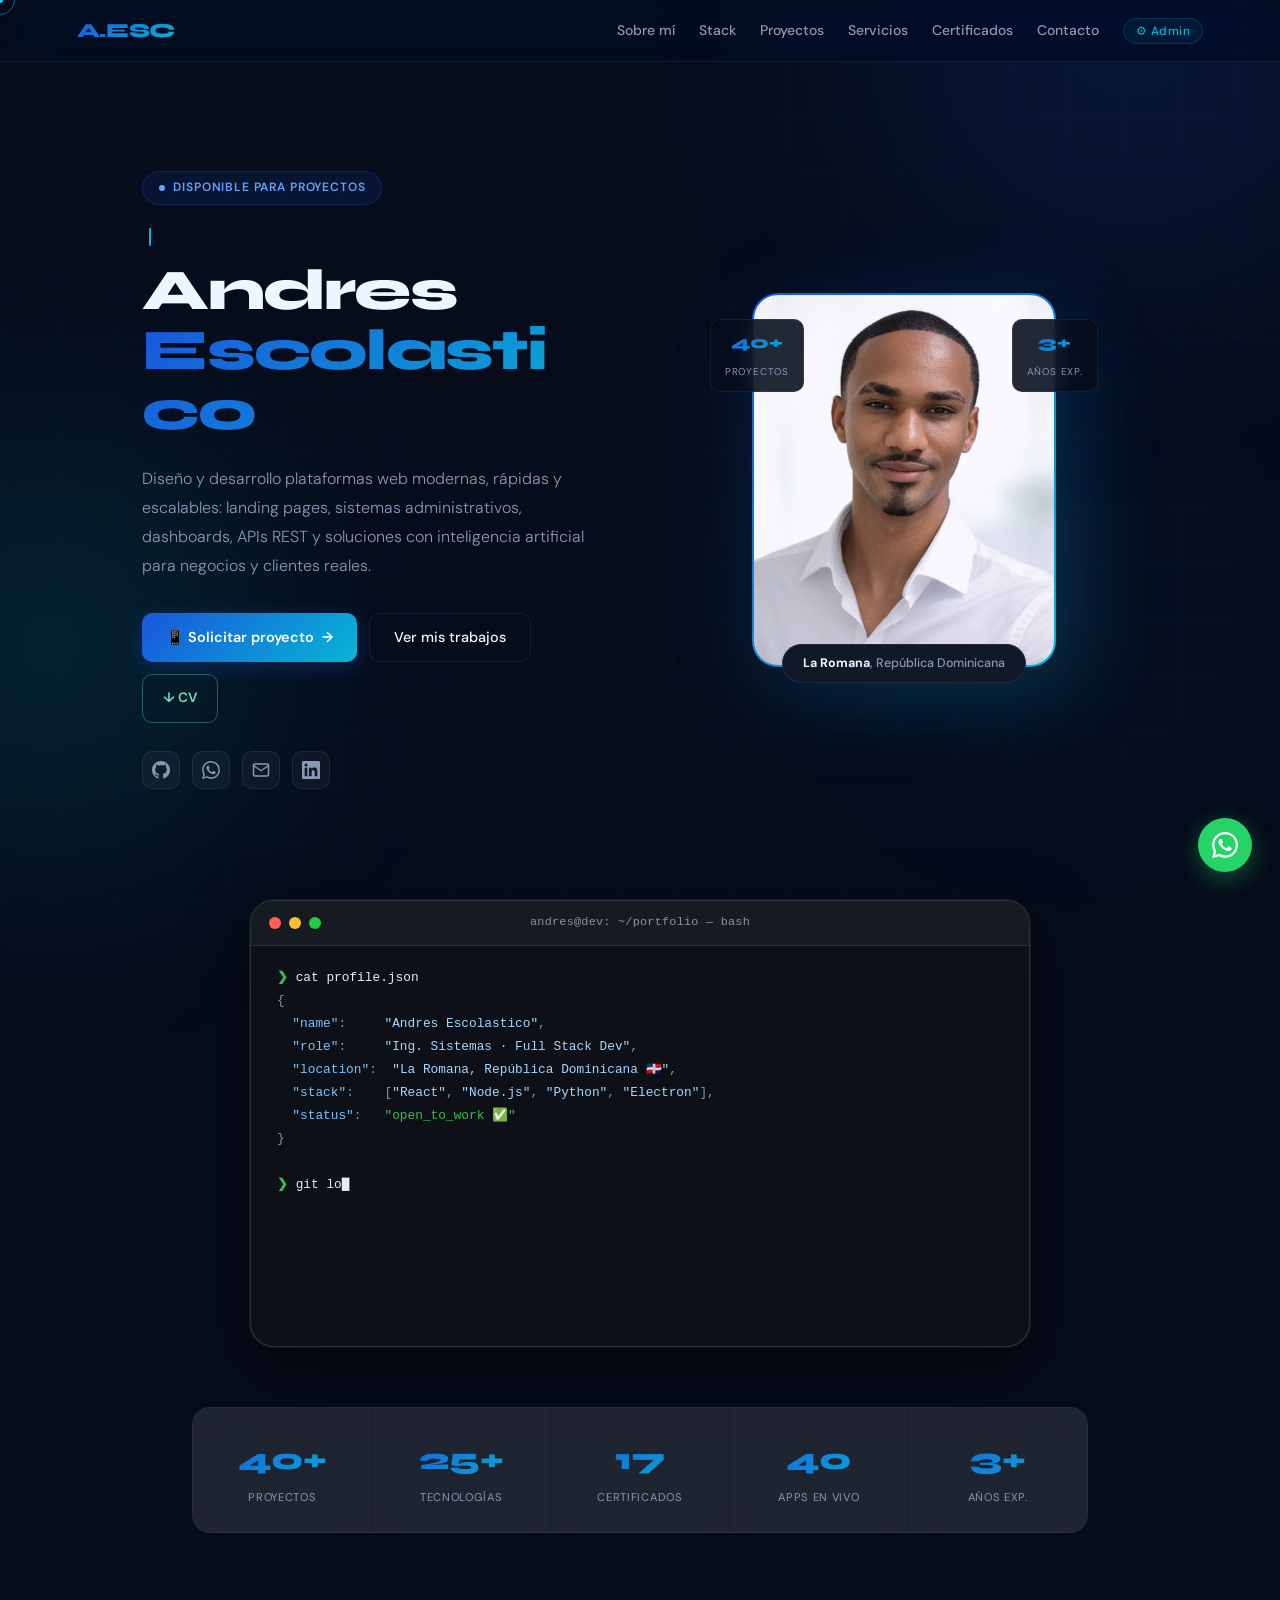
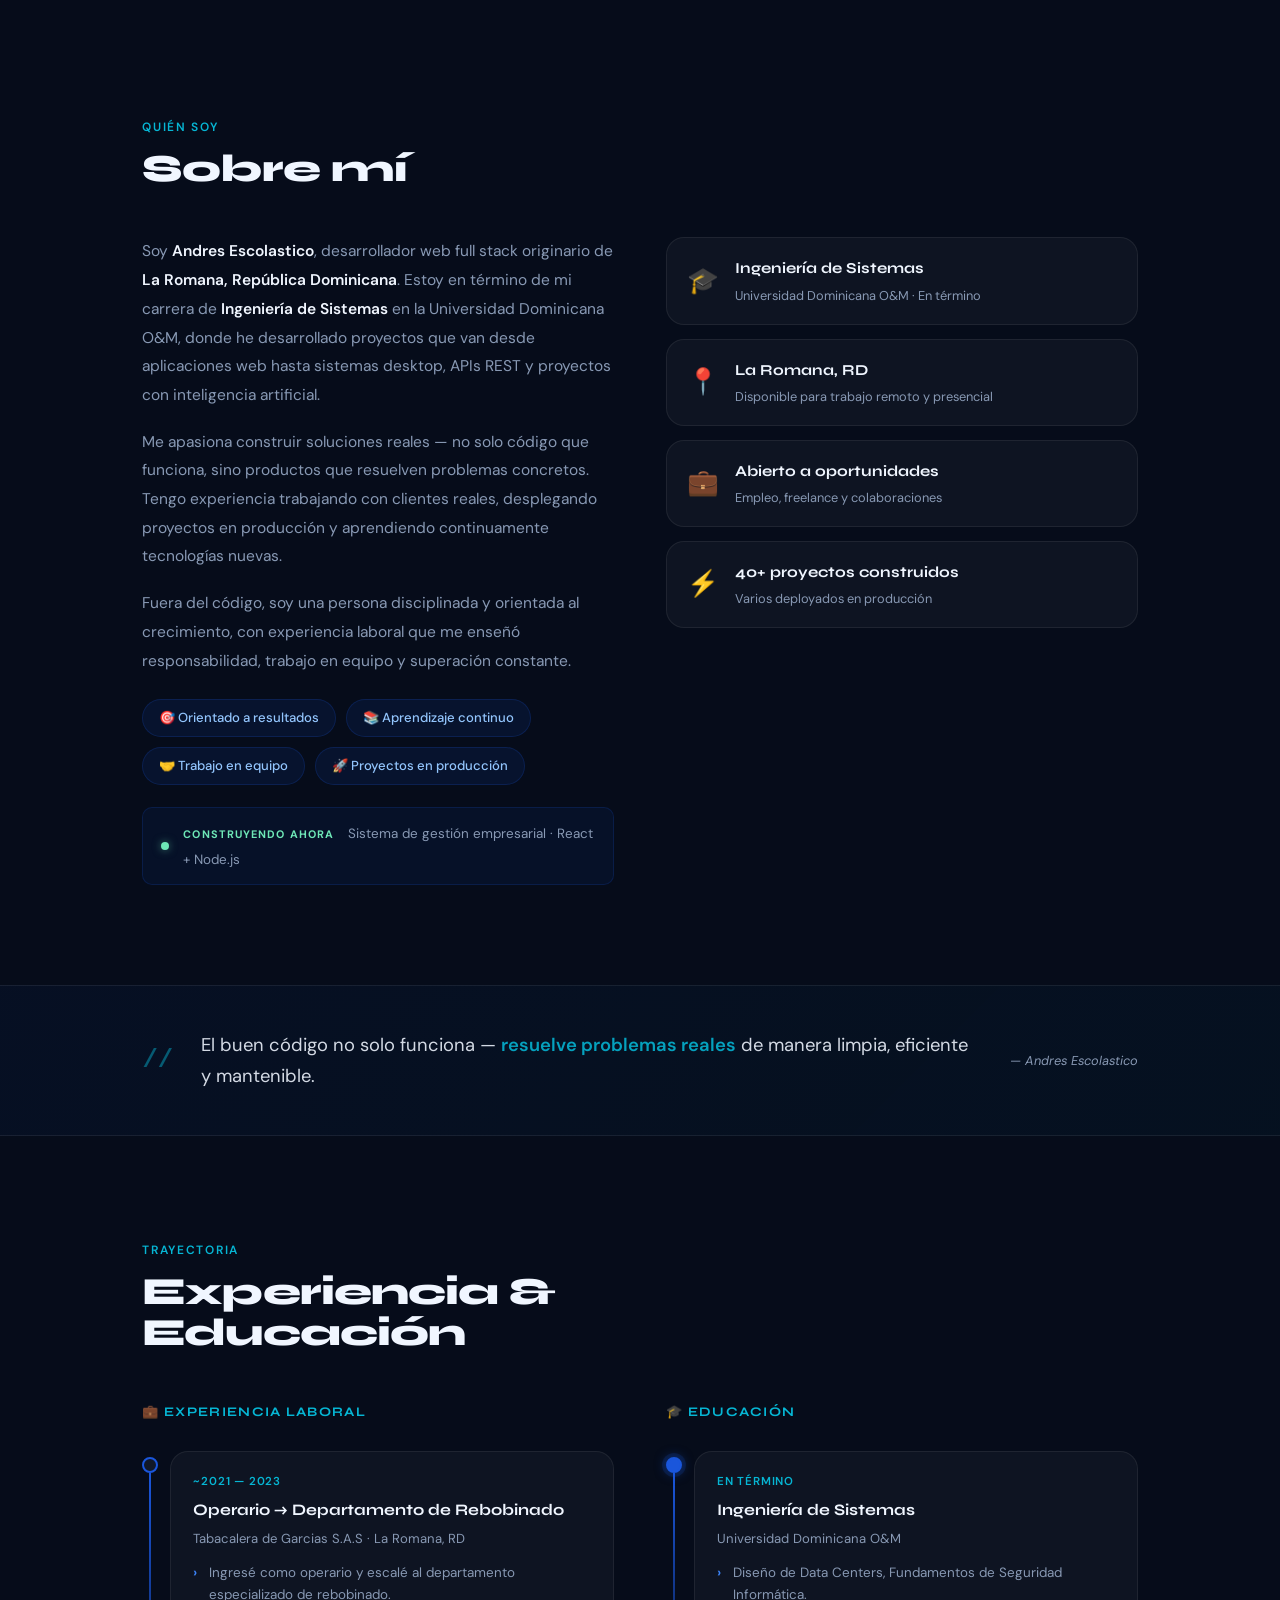
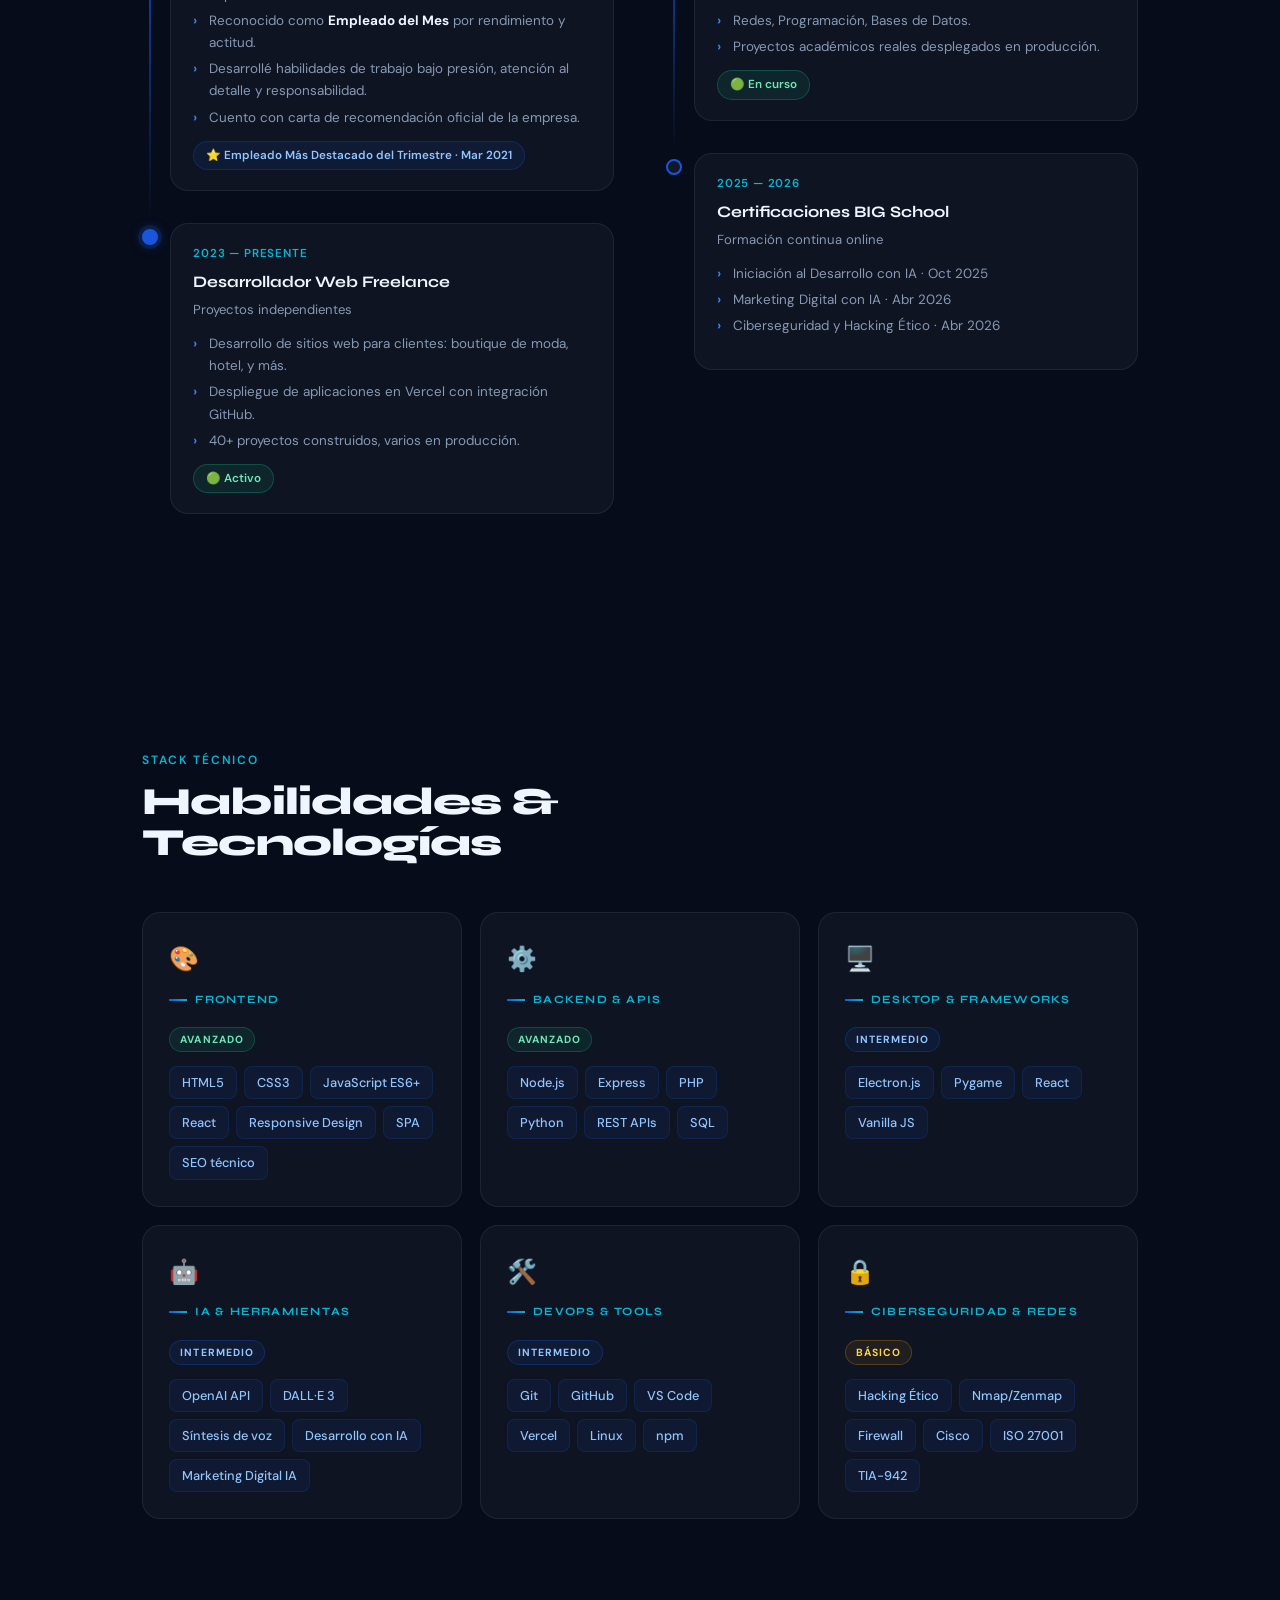
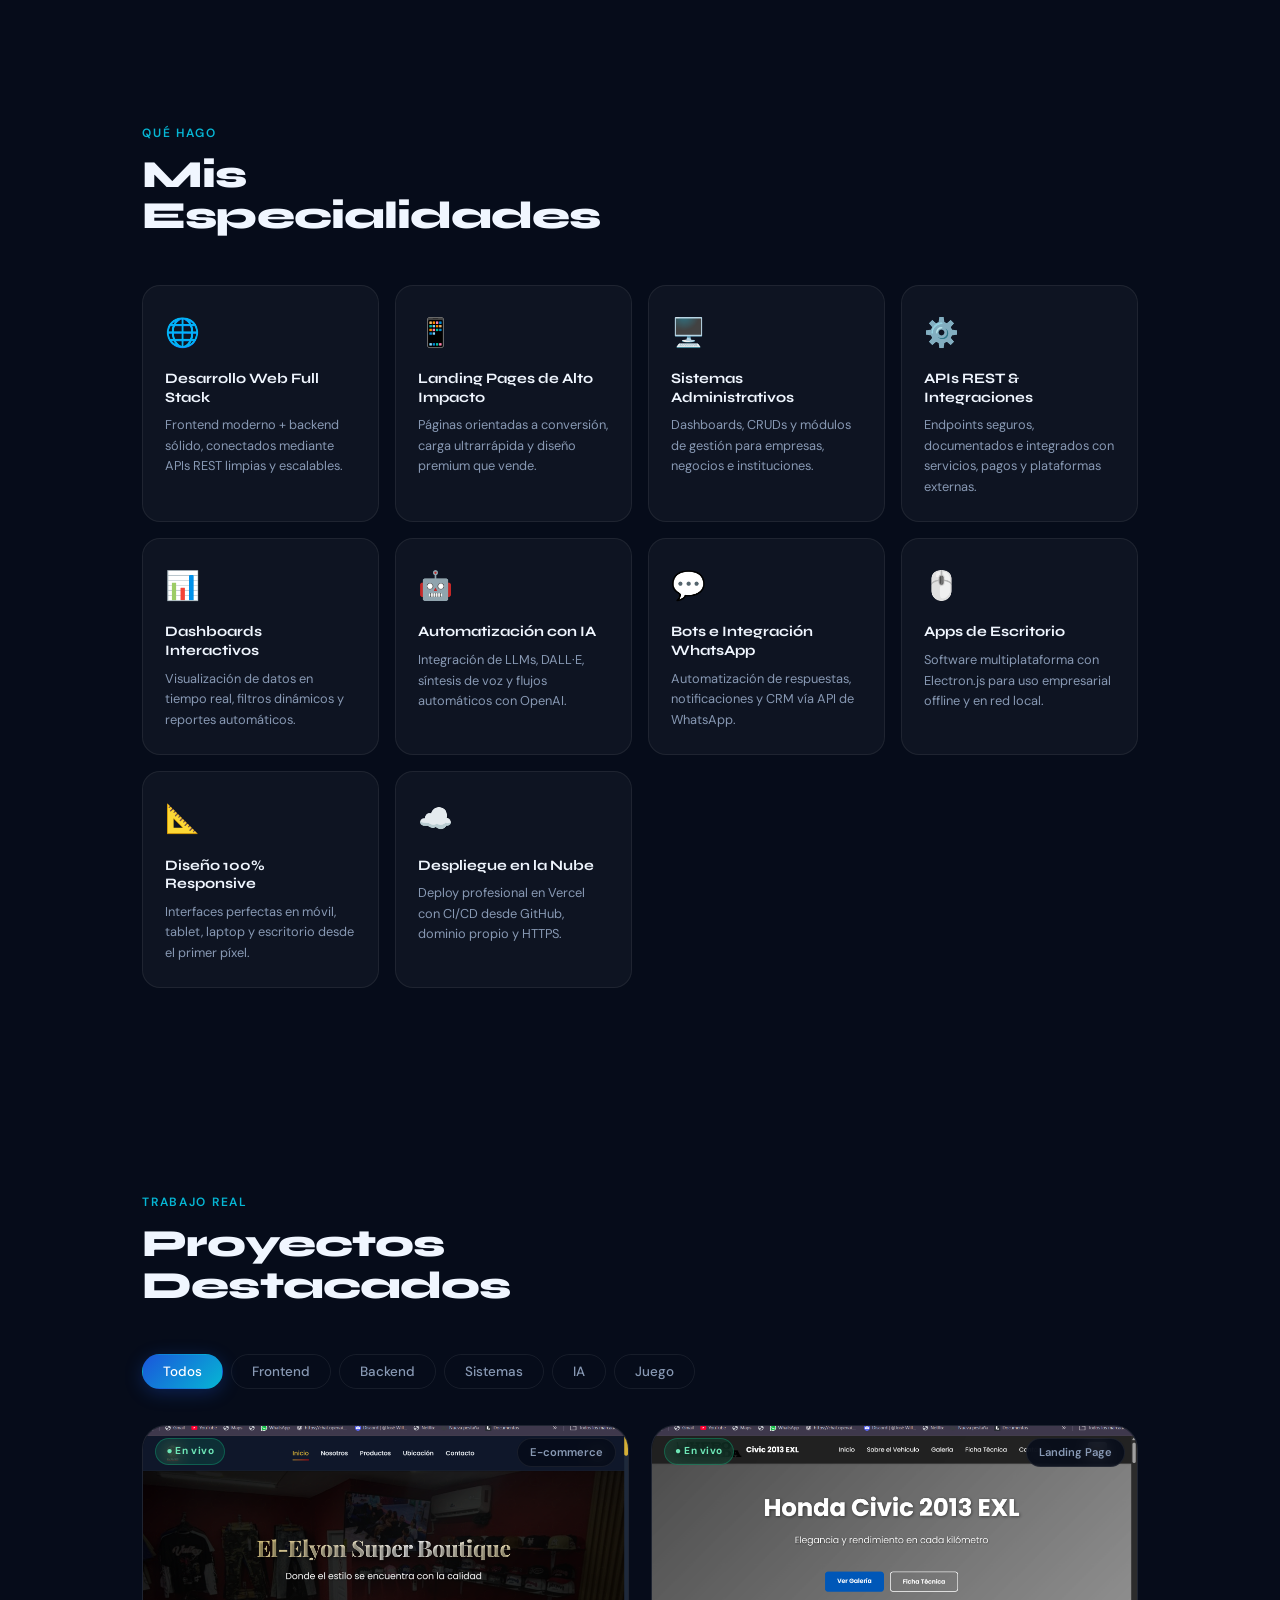
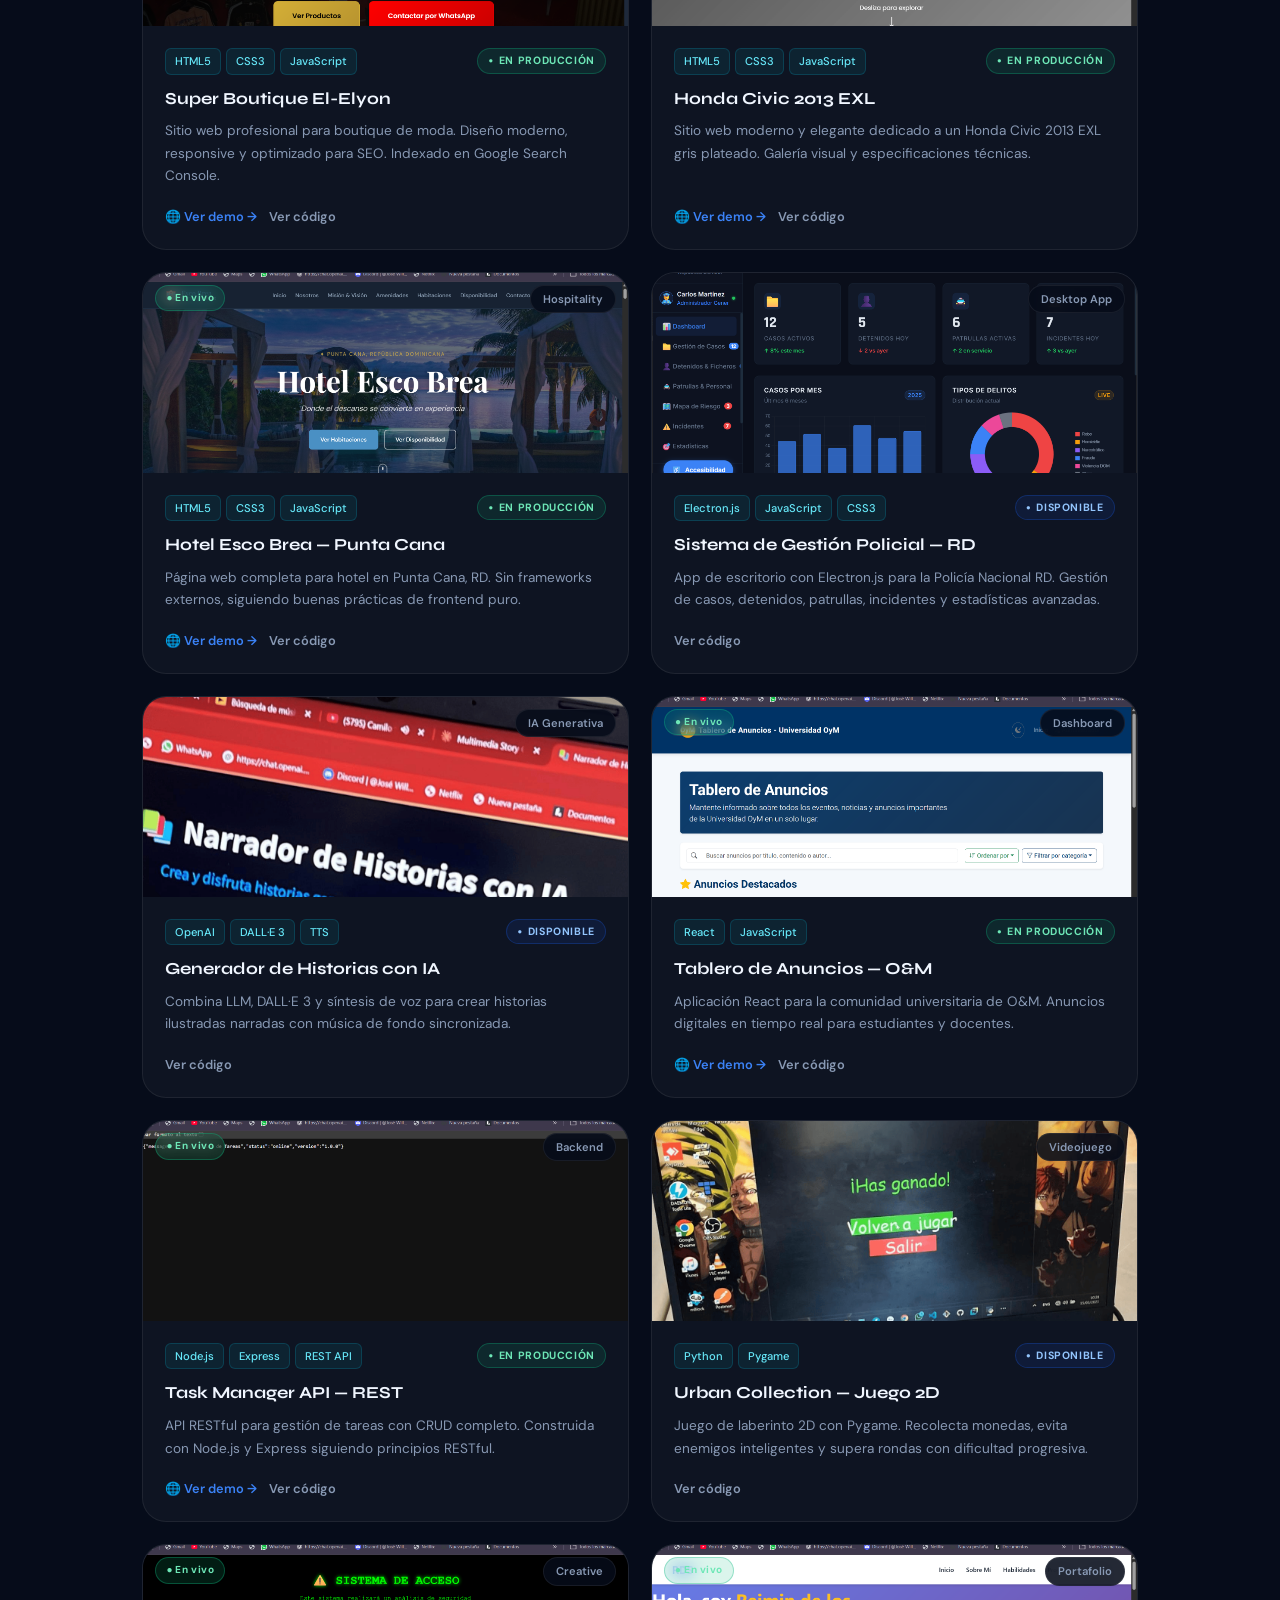
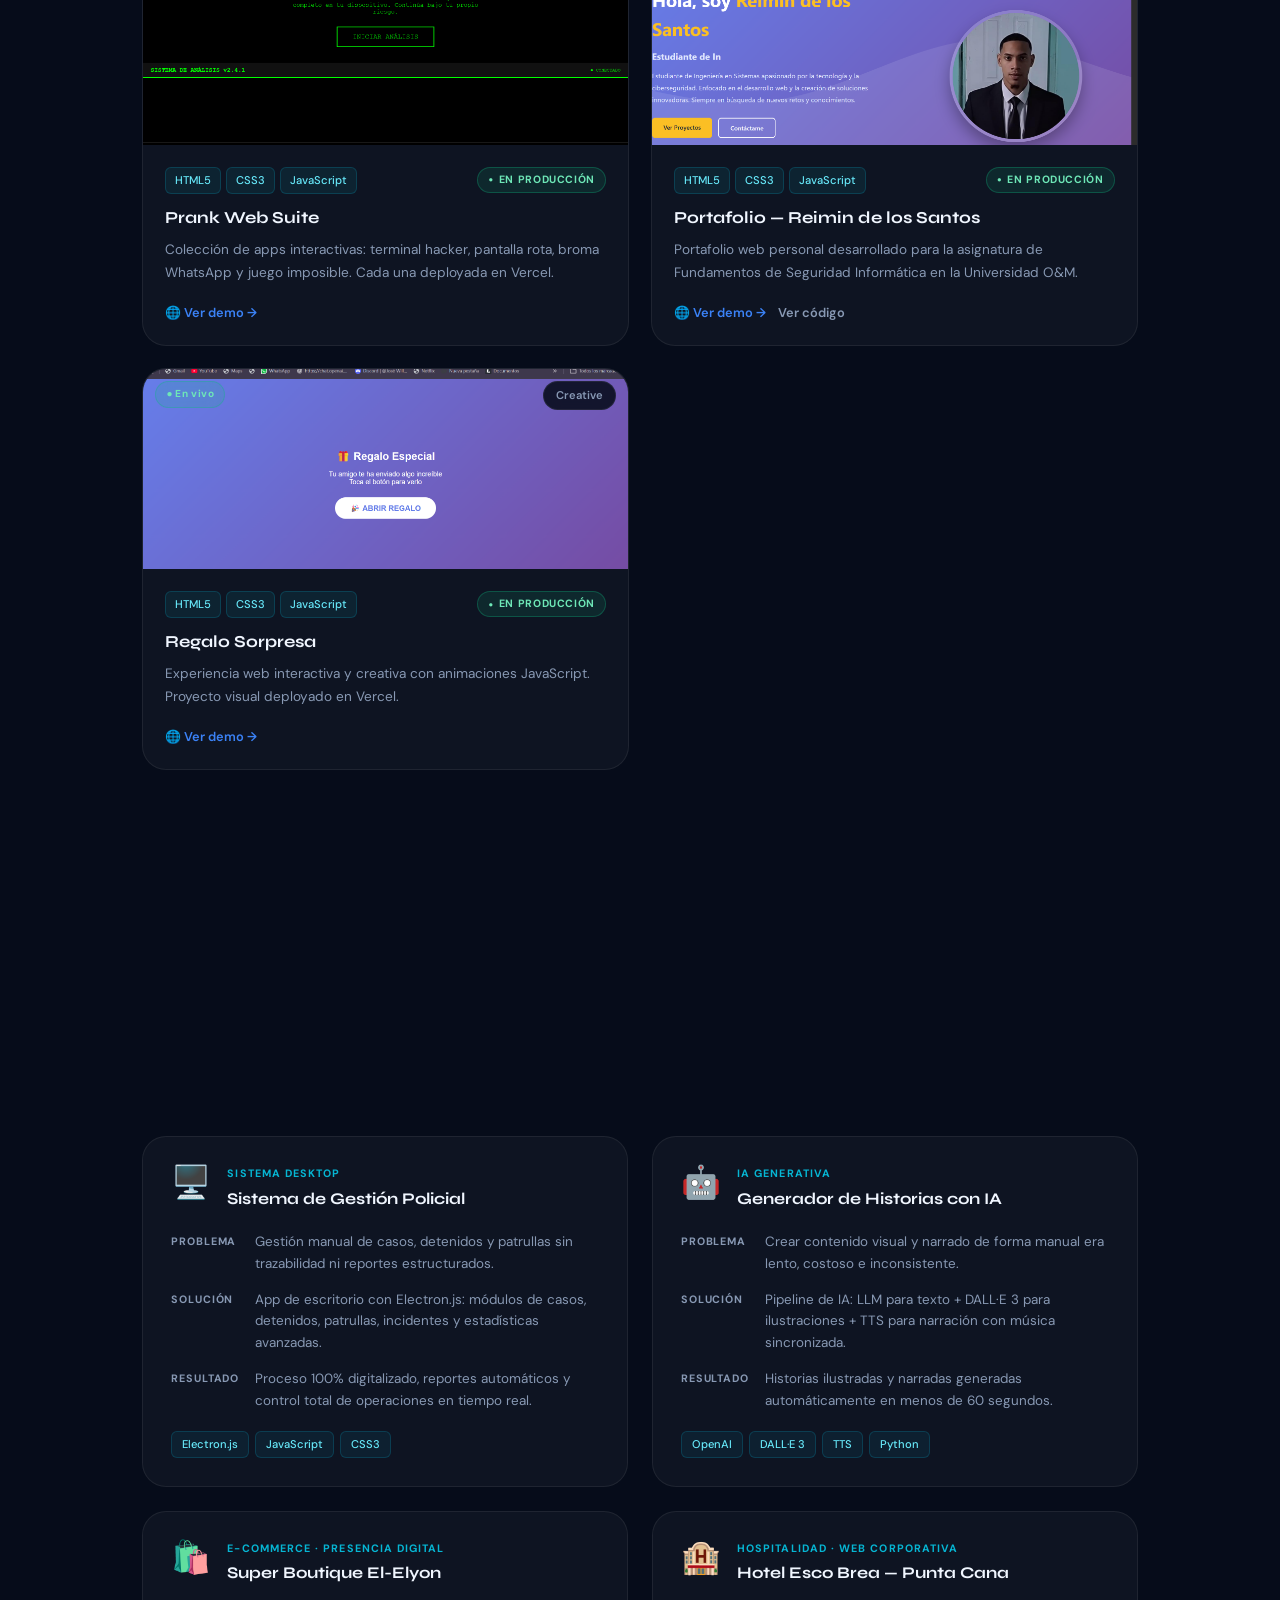
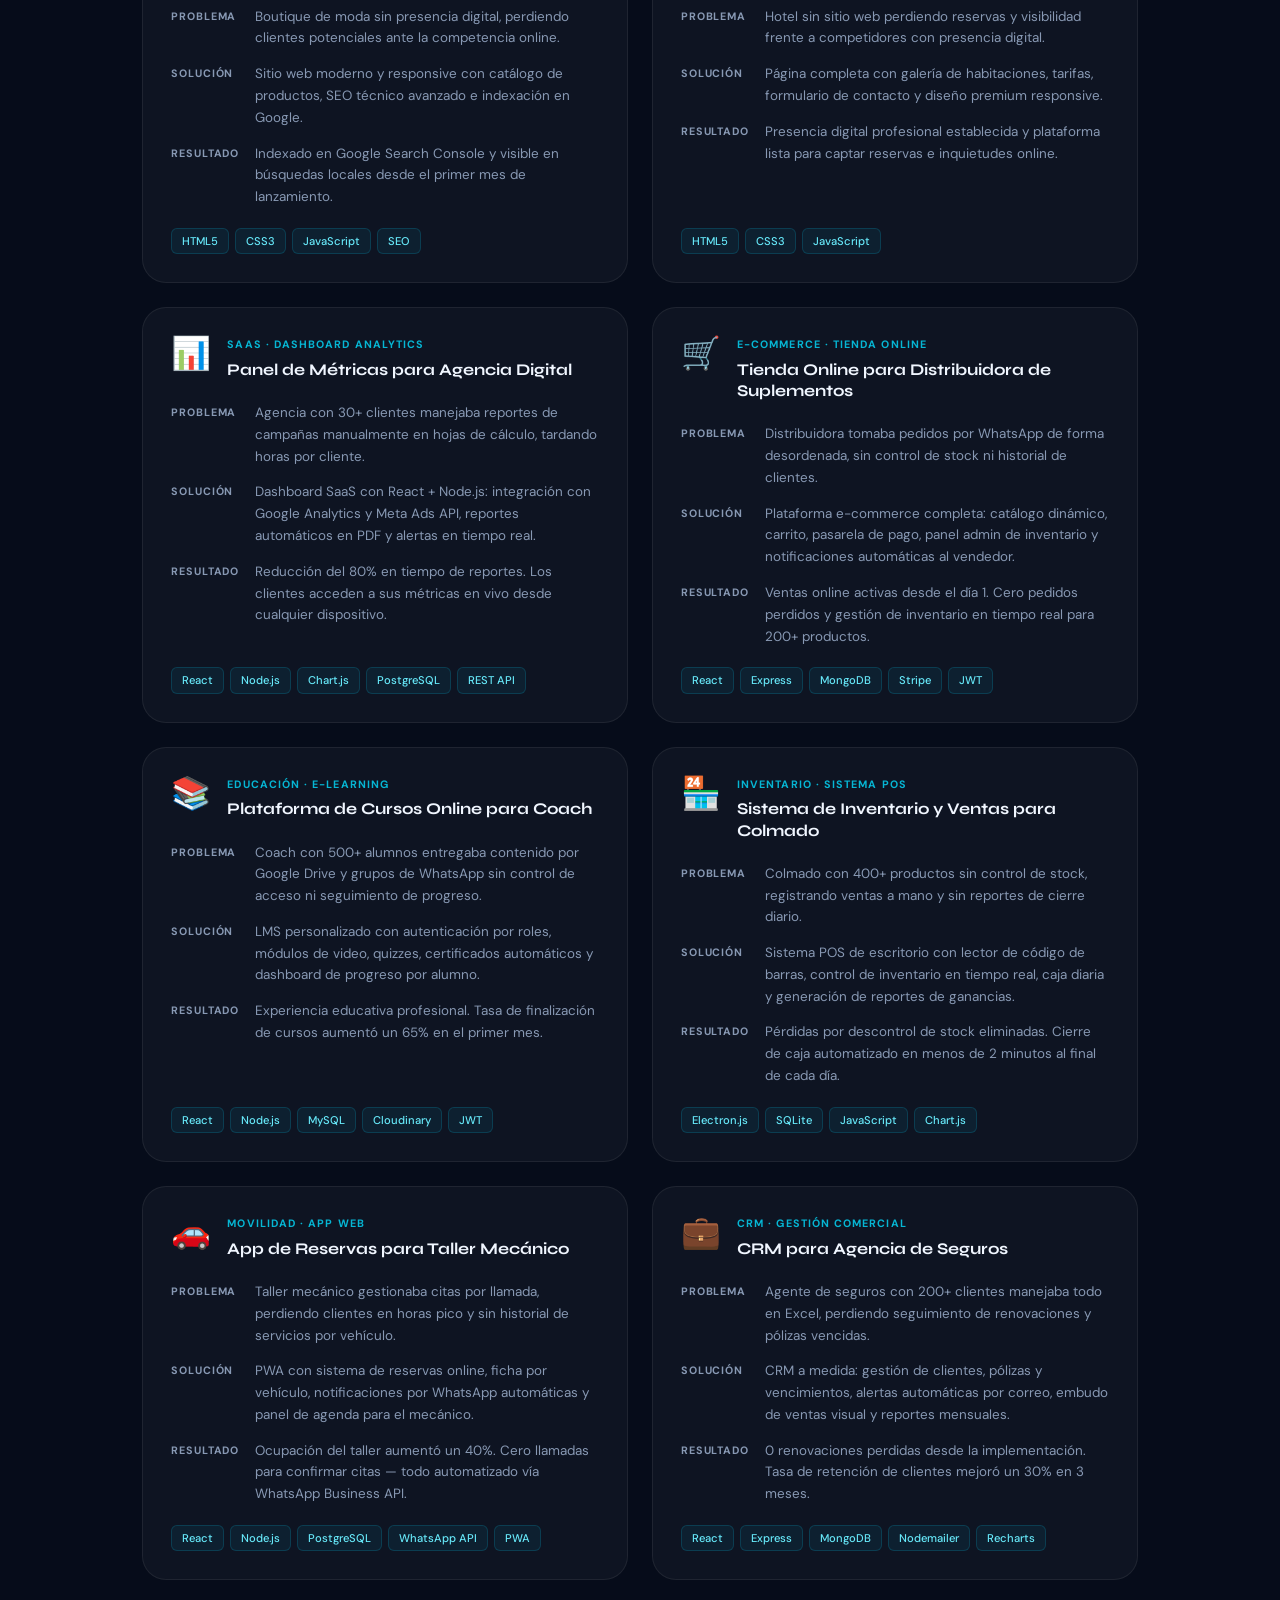
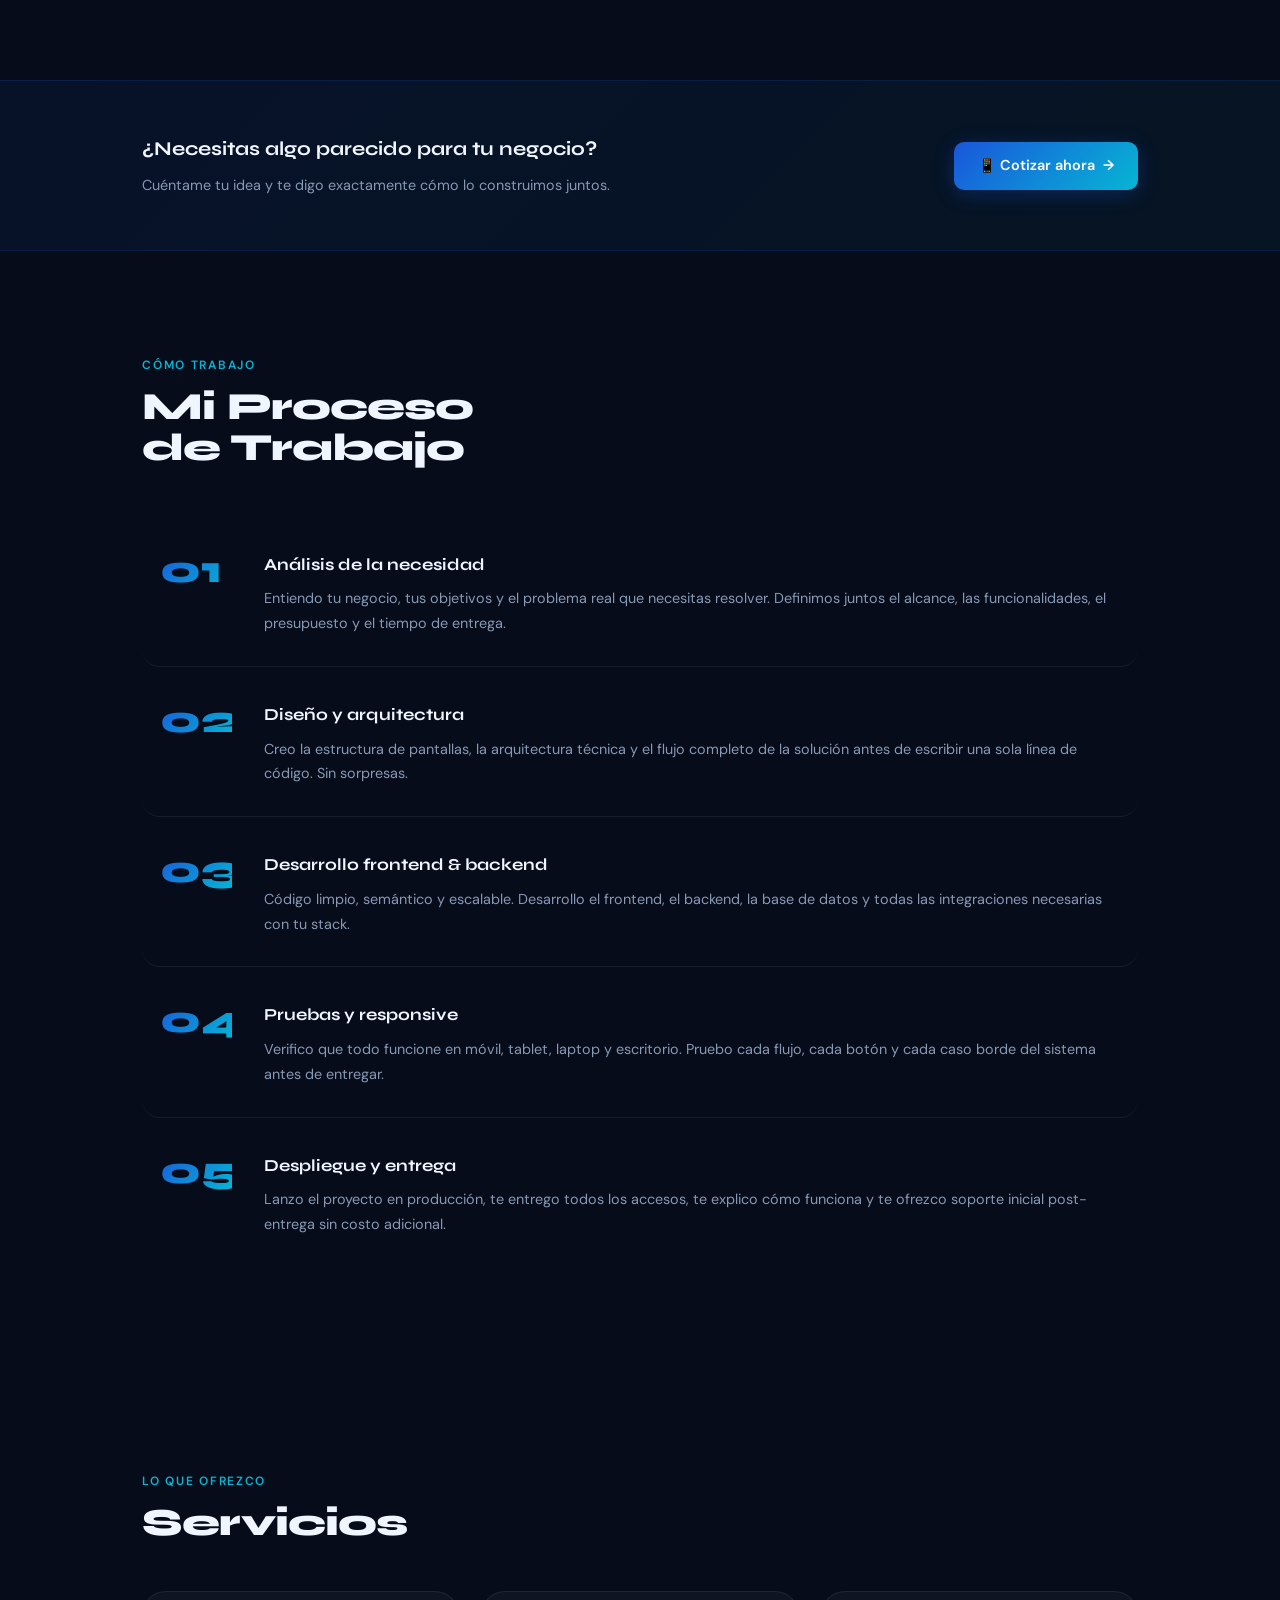
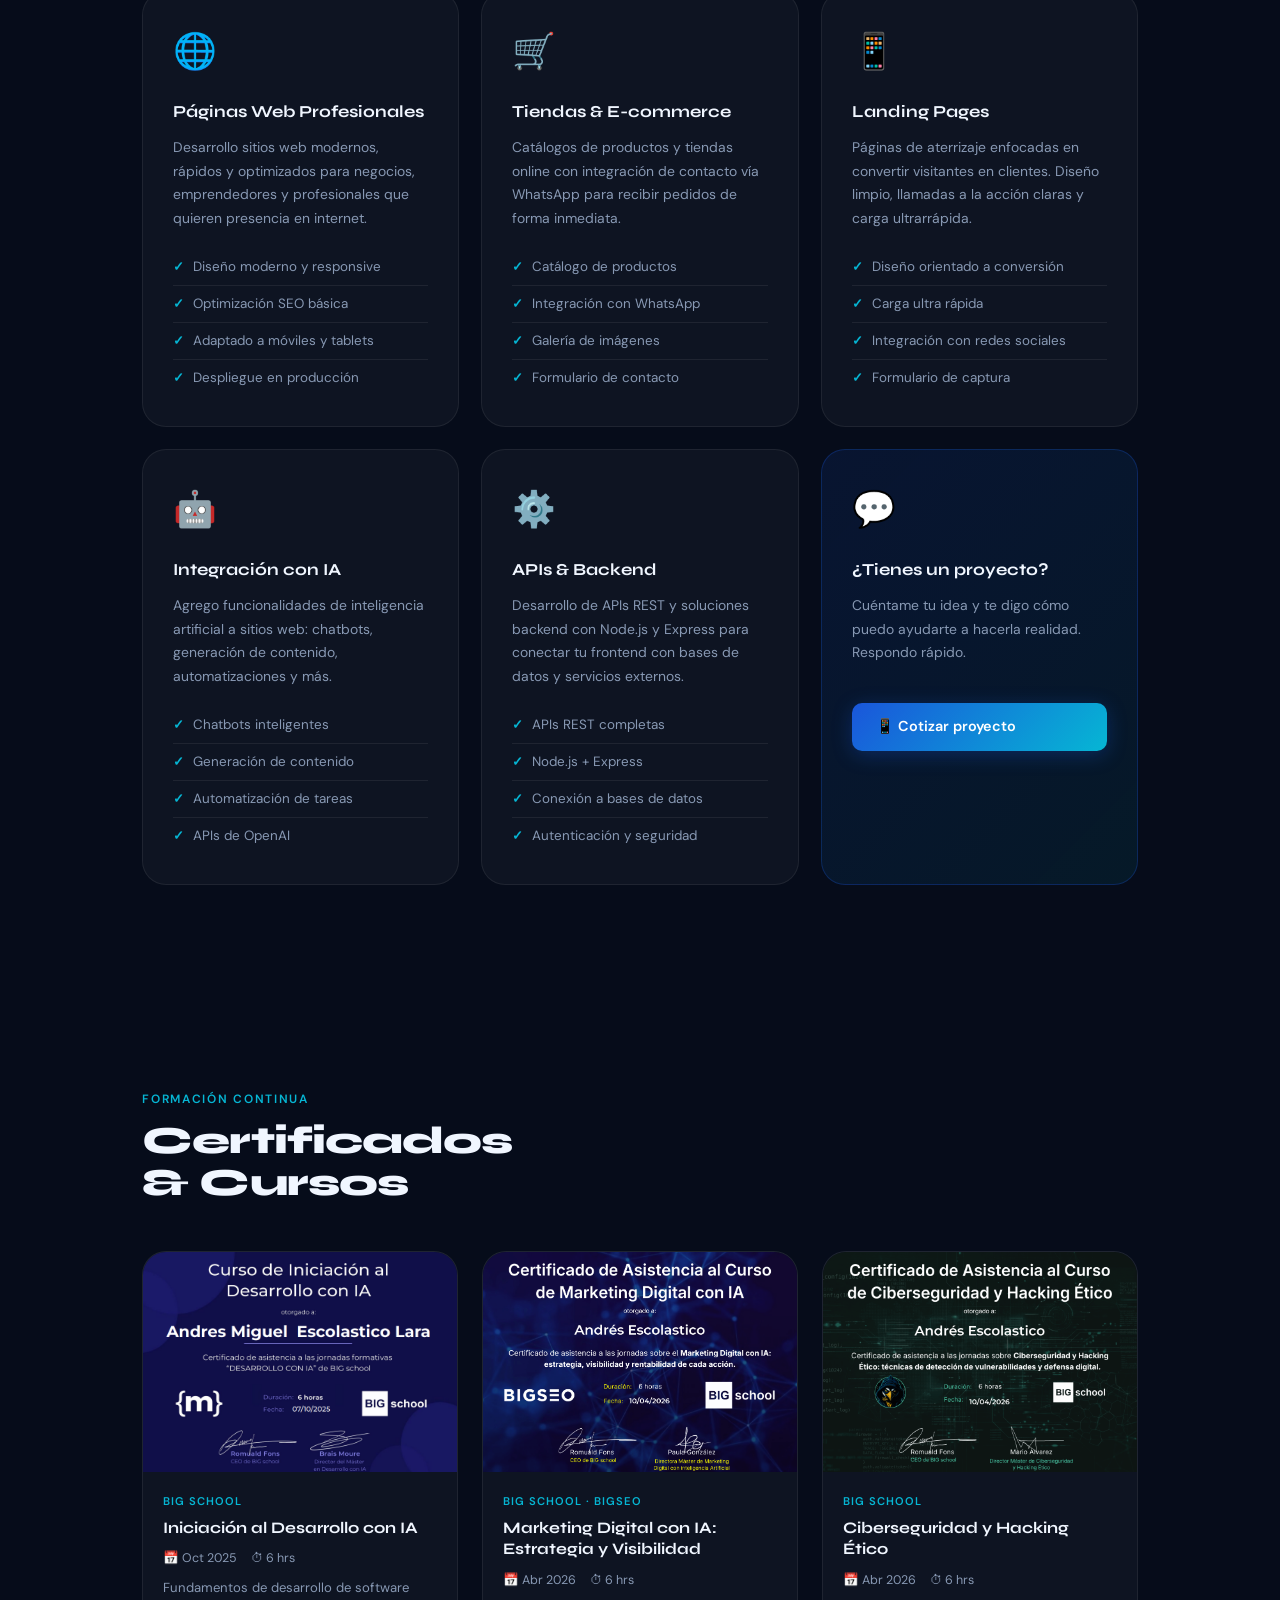
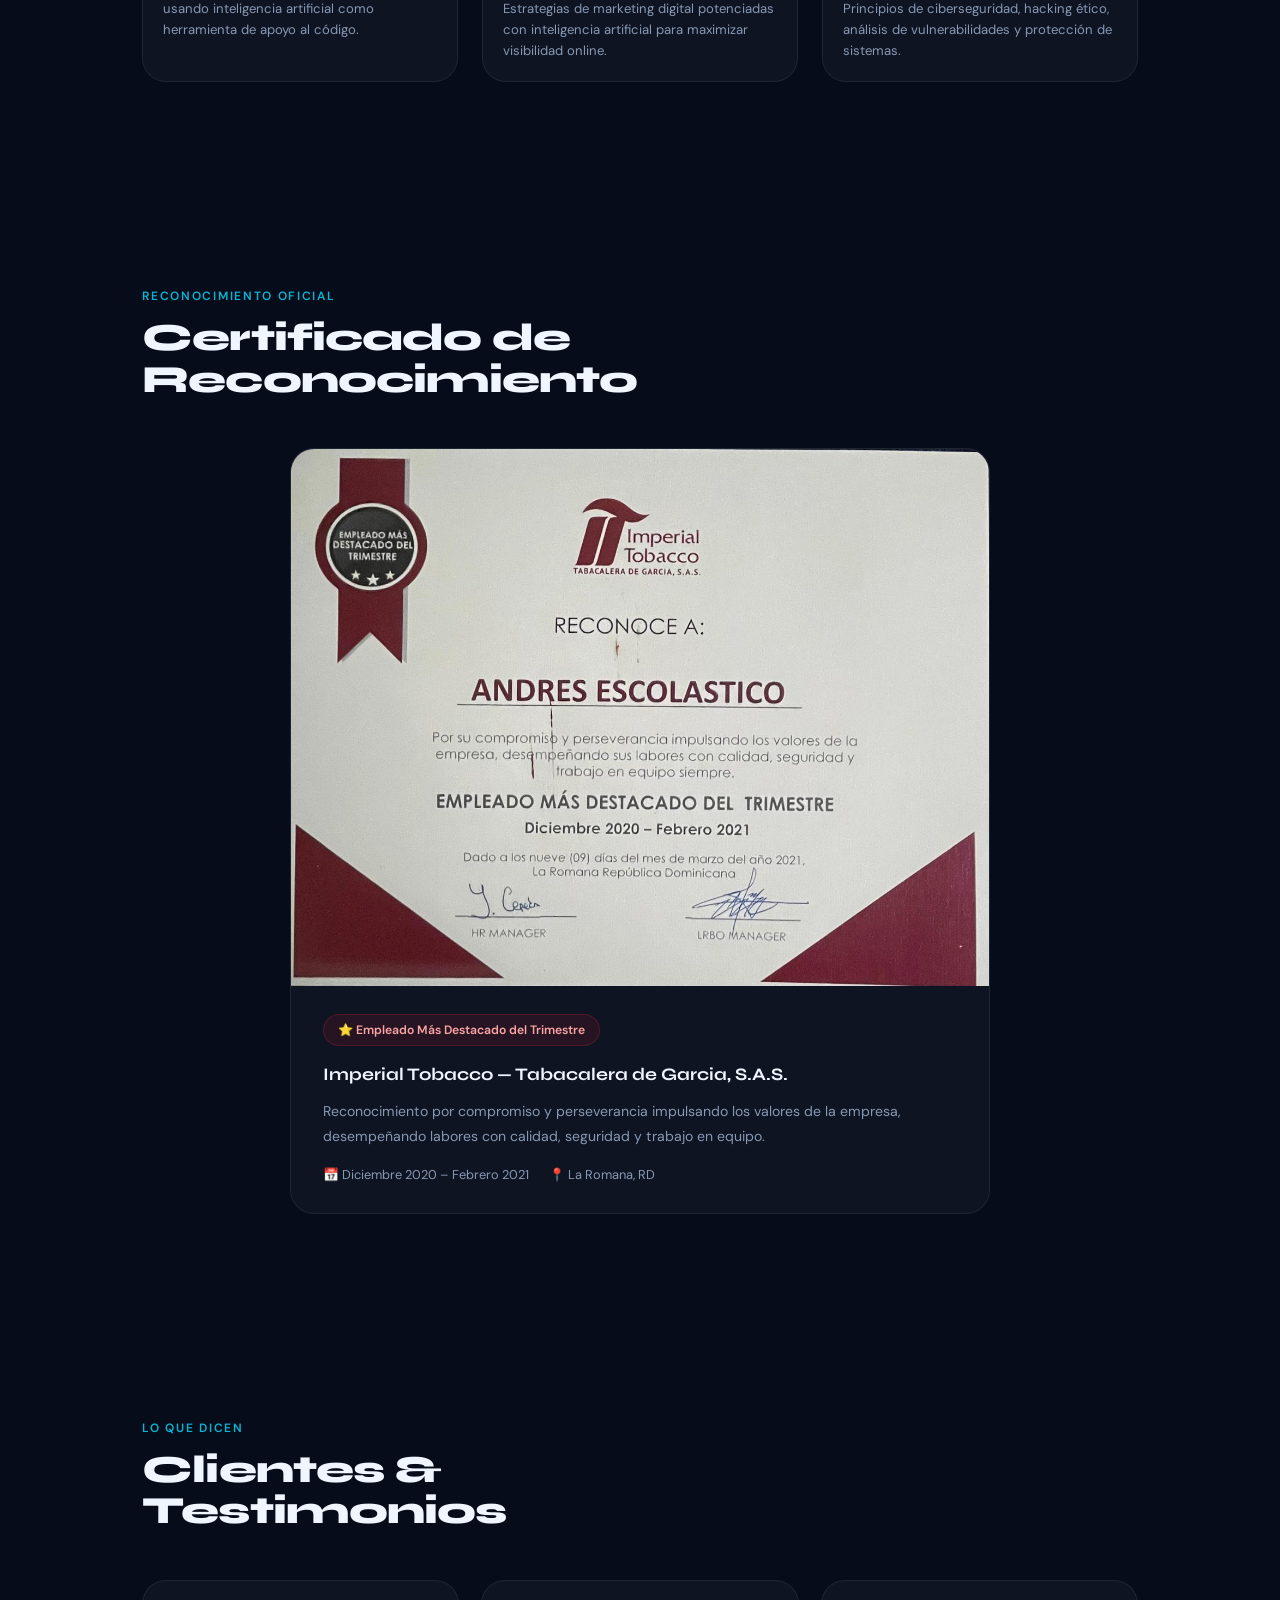
==== commit 3046aed9: "fix: nav links de vuelta al nav, desktop limpio, panel mobile height:100vh" ====
--- a/index.html
+++ b/index.html
@@ -35,19 +35,19 @@
 <!-- ═══════════════ NAV ═══════════════ -->
 <nav id="navbar">
   <a href="#" class="nav-logo">A.ESC</a>
+  <ul class="nav-links" id="nav-links">
+    <li><a href="#sobre-mi"      onclick="closeMenu()">Sobre mí</a></li>
+    <li><a href="#habilidades"   onclick="closeMenu()">Stack</a></li>
+    <li><a href="#proyectos"     onclick="closeMenu()">Proyectos</a></li>
+    <li><a href="#servicios"     onclick="closeMenu()">Servicios</a></li>
+    <li><a href="#certificados"  onclick="closeMenu()">Certificados</a></li>
+    <li><a href="#contacto"      onclick="closeMenu()">Contacto</a></li>
+    <li><a href="admin.html" class="nav-admin" onclick="closeMenu()">⚙ Admin</a></li>
+  </ul>
   <button class="hamburger" id="hamburger" aria-label="Abrir menú">
     <span></span><span></span><span></span>
   </button>
 </nav>
-<ul class="nav-links" id="nav-links">
-  <li><a href="#sobre-mi"      onclick="closeMenu()">Sobre mí</a></li>
-  <li><a href="#habilidades"   onclick="closeMenu()">Stack</a></li>
-  <li><a href="#proyectos"     onclick="closeMenu()">Proyectos</a></li>
-  <li><a href="#servicios"     onclick="closeMenu()">Servicios</a></li>
-  <li><a href="#certificados"  onclick="closeMenu()">Certificados</a></li>
-  <li><a href="#contacto"      onclick="closeMenu()">Contacto</a></li>
-  <li><a href="admin.html" class="nav-admin" onclick="closeMenu()">⚙ Admin</a></li>
-</ul>
 
 <!-- ═══════════════ HERO ═══════════════ -->
 <section class="hero-section">
--- a/assets/css/style.css
+++ b/assets/css/style.css
@@ -124,12 +124,9 @@
   -webkit-text-fill-color: transparent; background-clip: text;
   text-decoration: none; letter-spacing: -0.02em;
 }
-/* Desktop: fixed al top-right del viewport, mismo lugar visual que antes */
+/* Desktop: flex item normal dentro del nav */
 .nav-links {
   display: flex; gap: 24px; list-style: none;
-  position: fixed; top: 0; right: 6%;
-  height: 52px; align-items: center;
-  z-index: 501;
 }
 .nav-links a {
   color: var(--muted); text-decoration: none;
@@ -818,11 +815,11 @@
   }
   .nav-backdrop.open { display: block; }
 
-  /* Panel */
+  /* Panel mobile */
   .nav-links {
     display: flex; flex-direction: column; gap: 0;
     position: fixed; top: 0; right: 0;
-    height: 100%; width: 82%; max-width: 320px;
+    height: 100vh; width: 82%; max-width: 320px;
     background: #0b1628;
     border-left: 1px solid rgba(26,86,219,0.22);
     padding: 0 0 40px;
